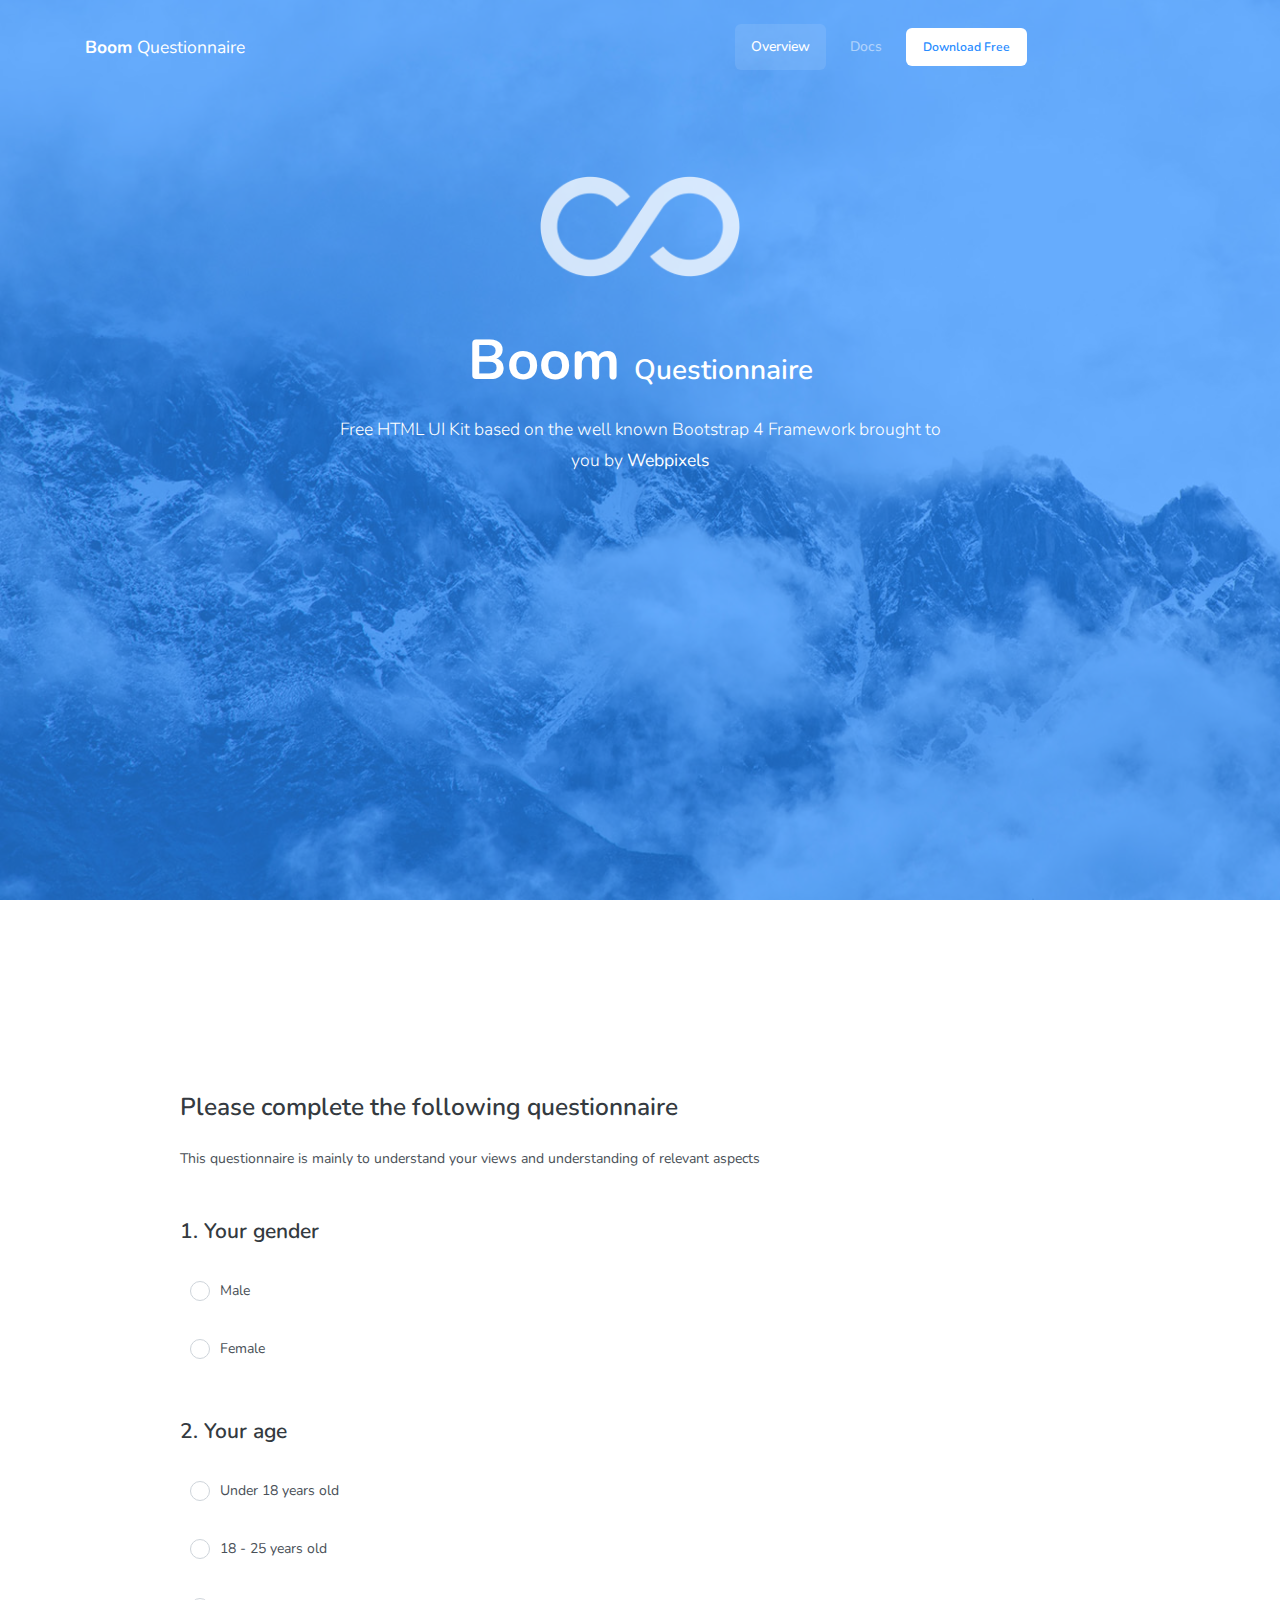
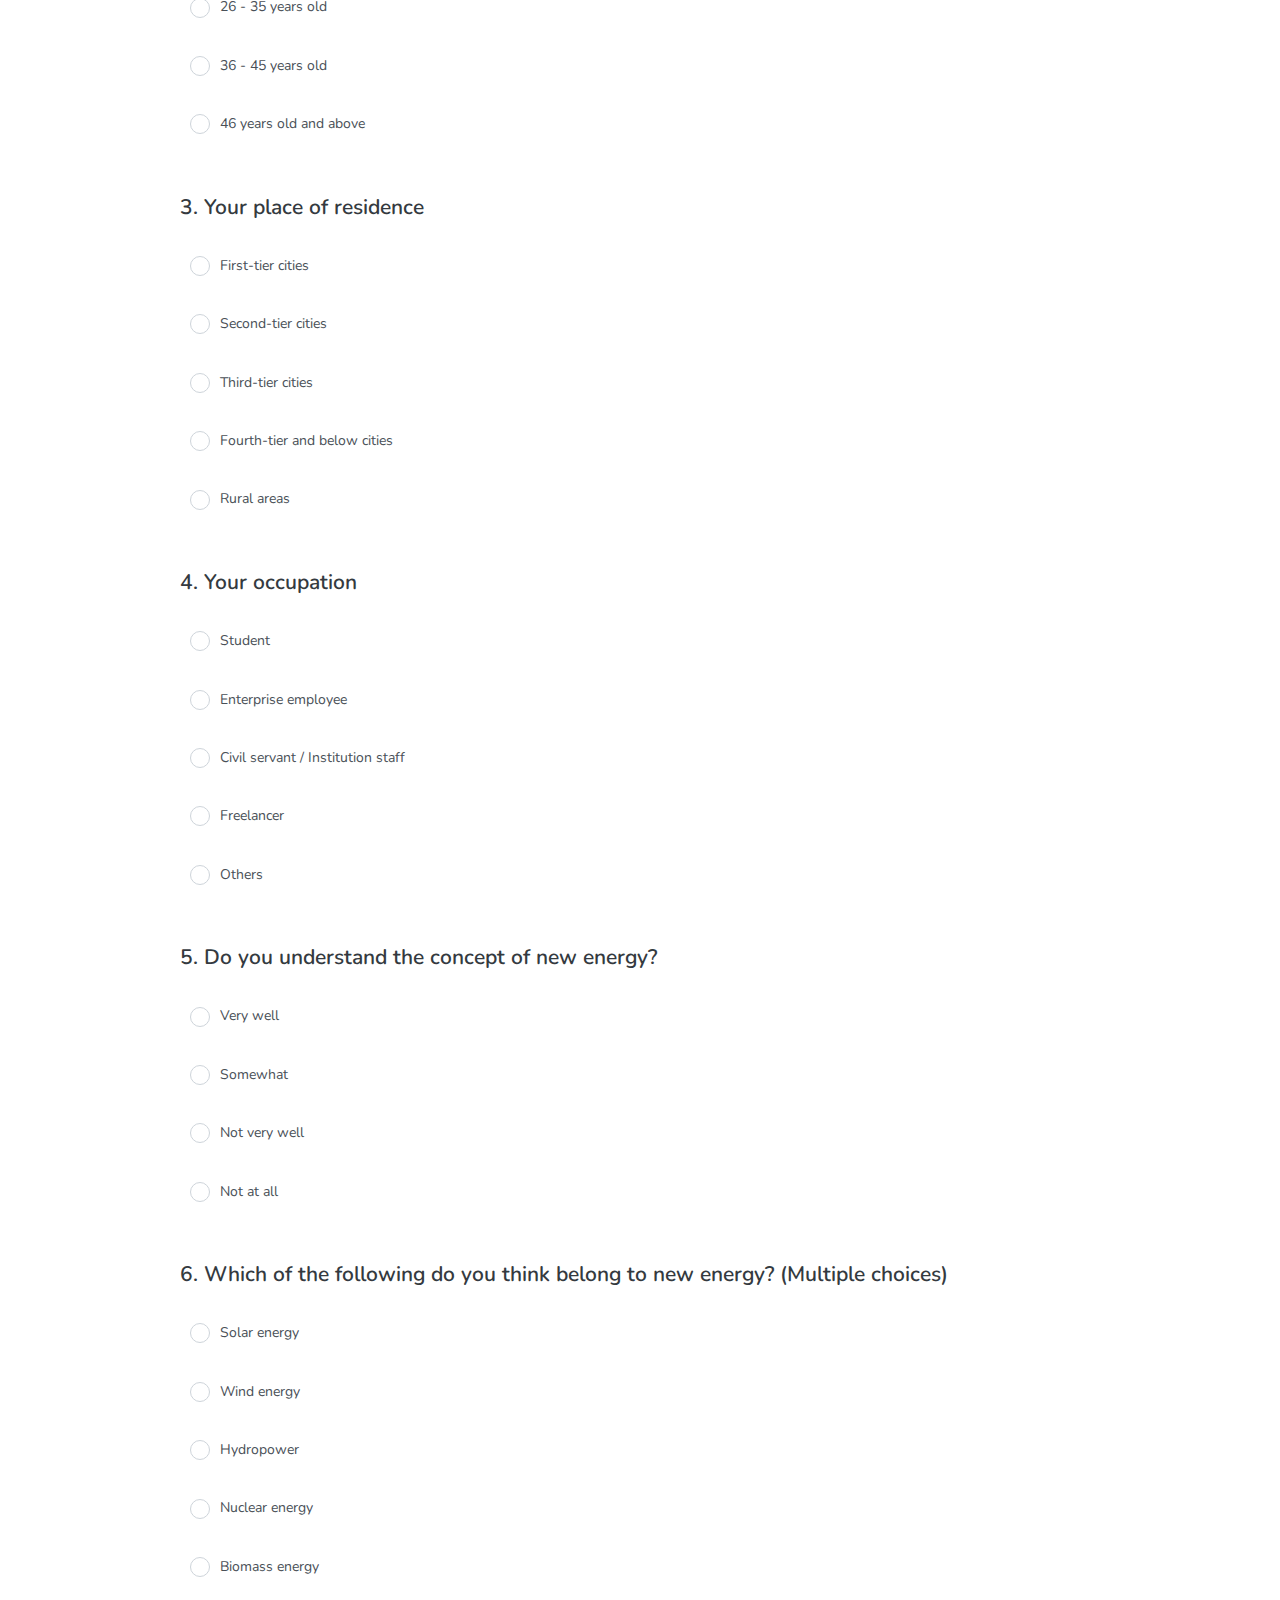
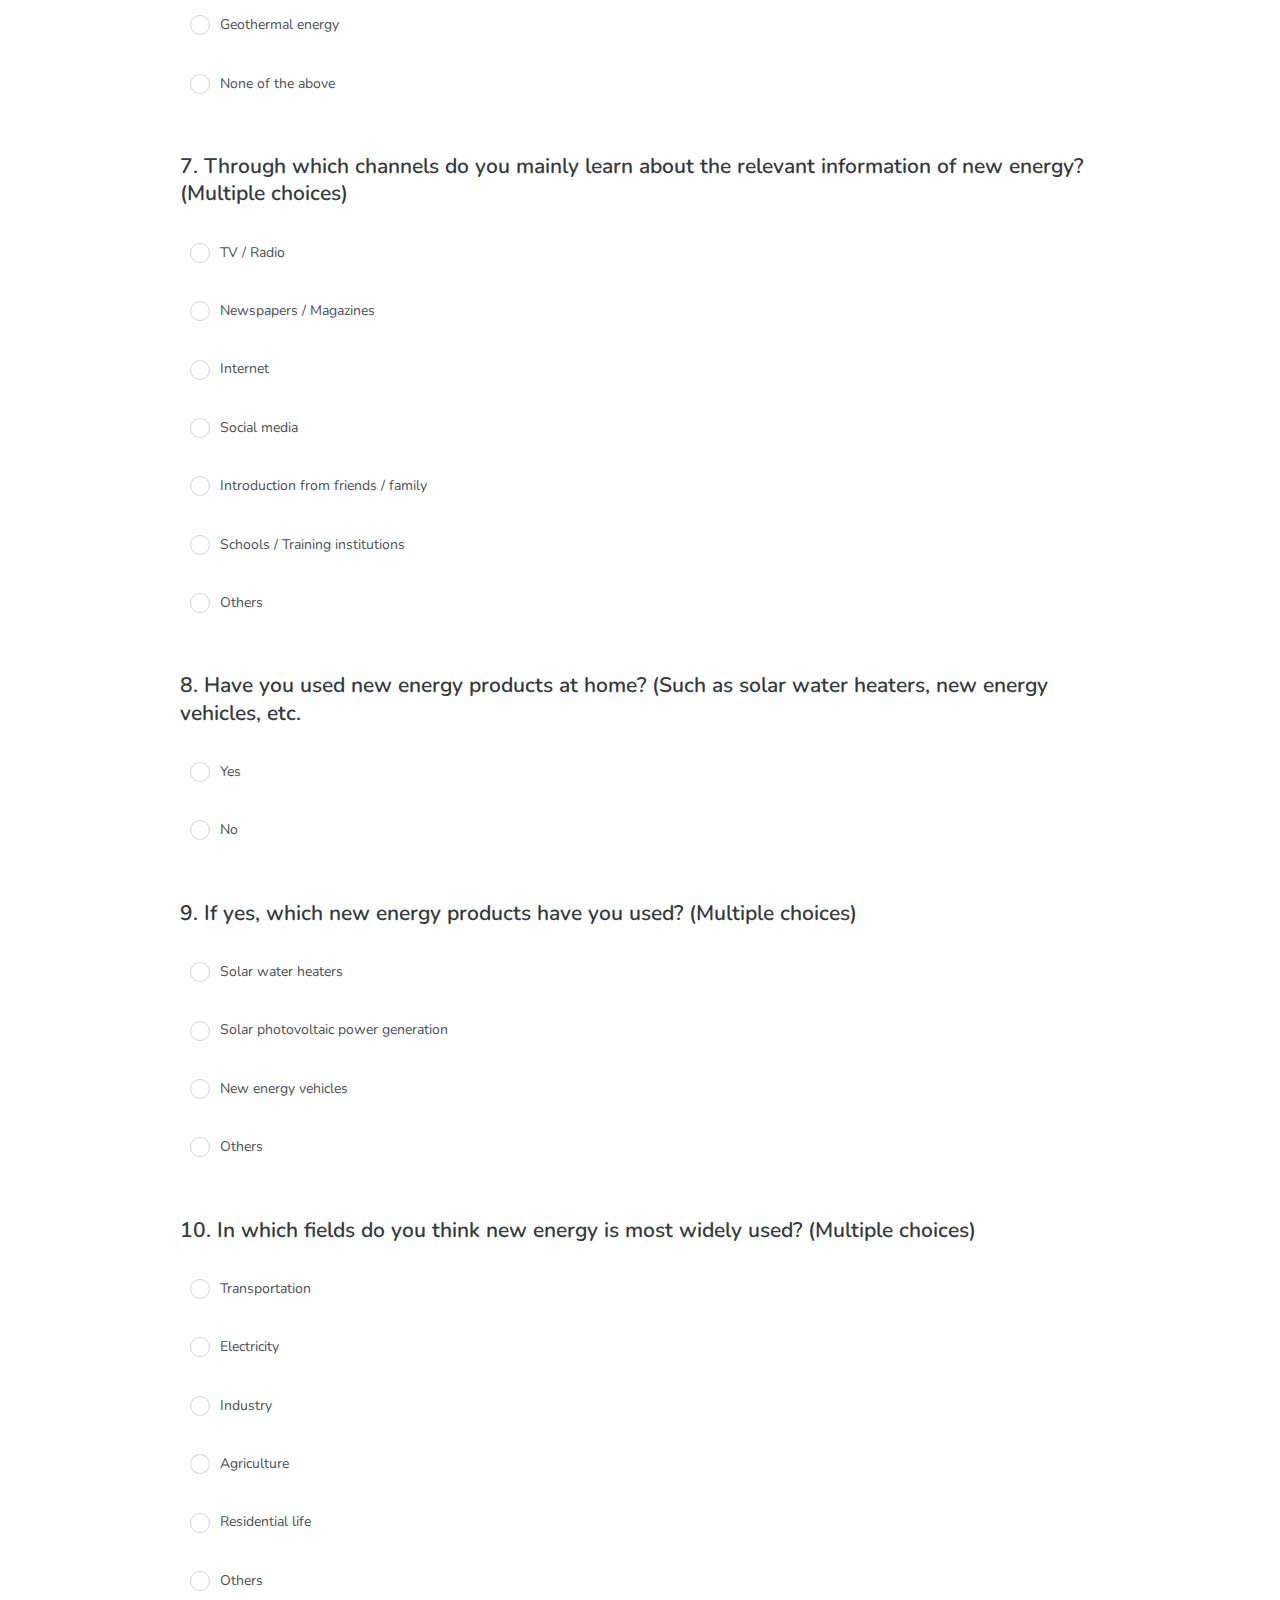
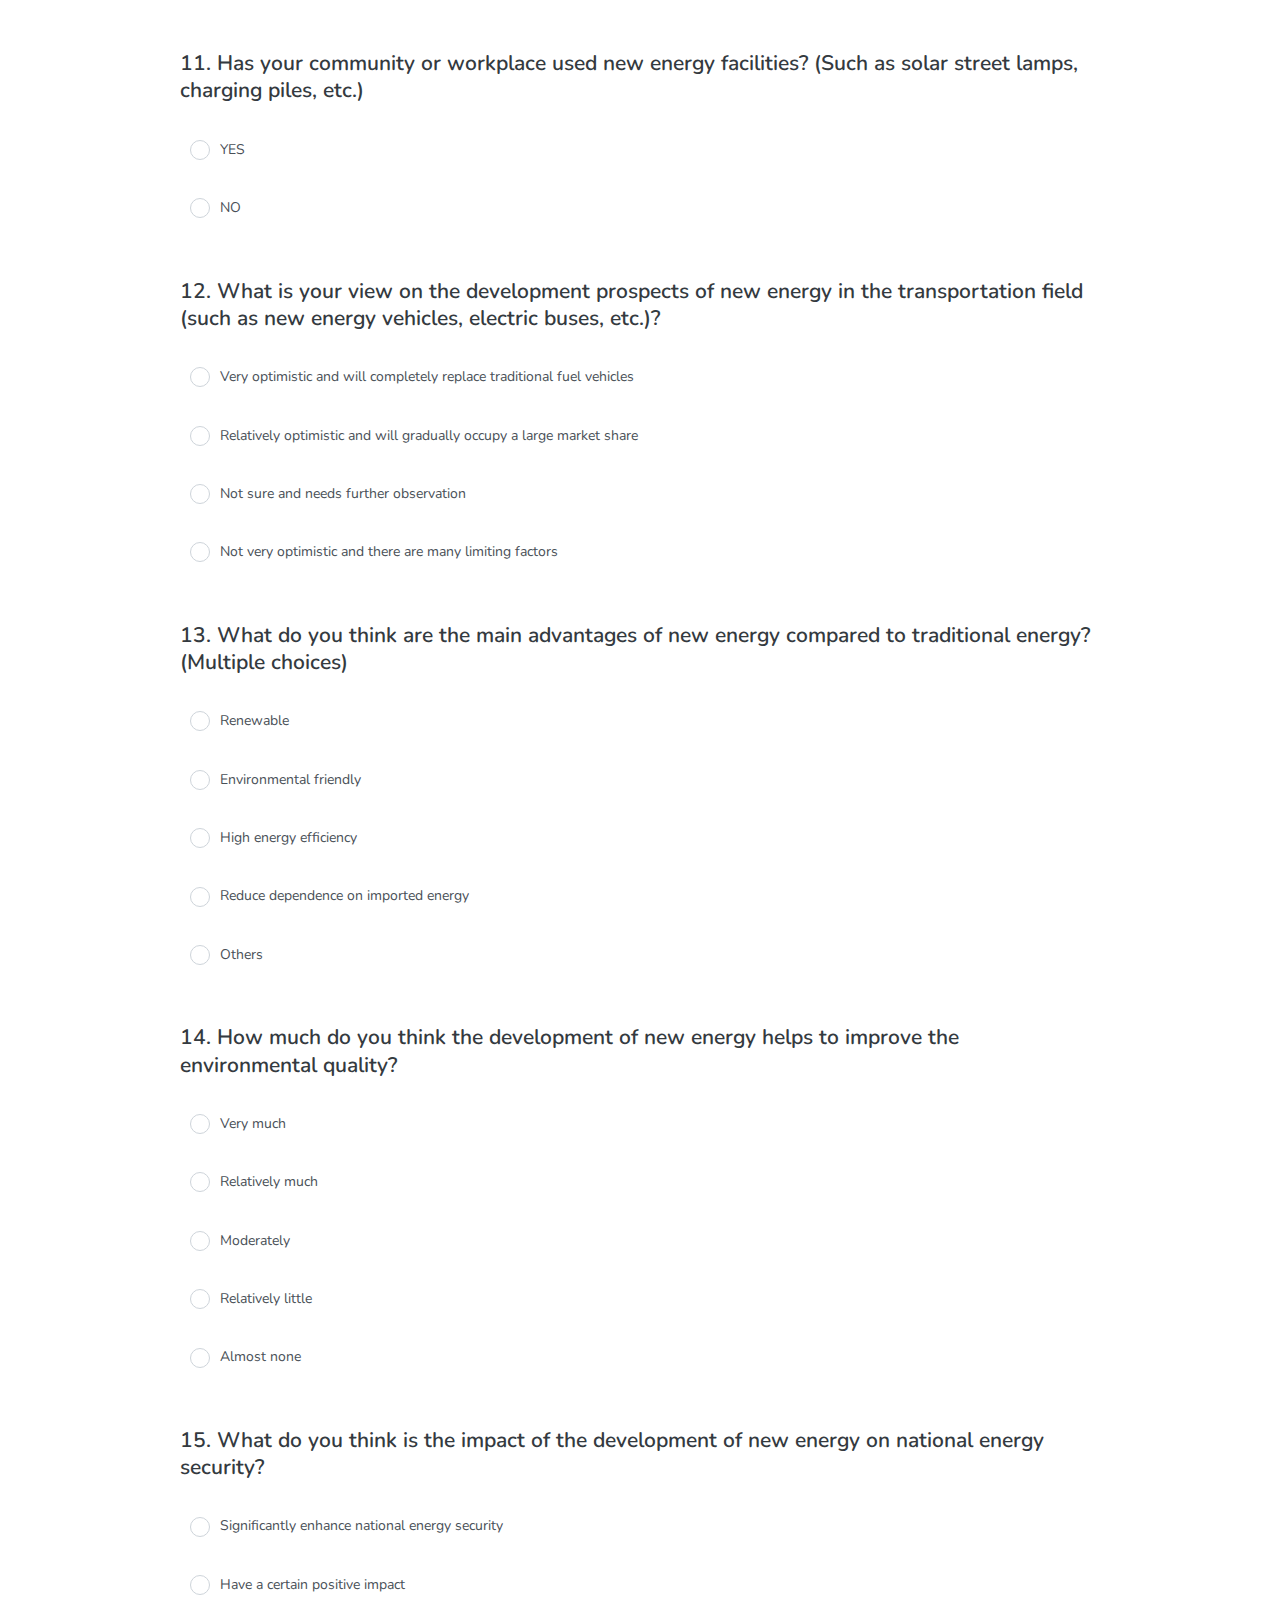
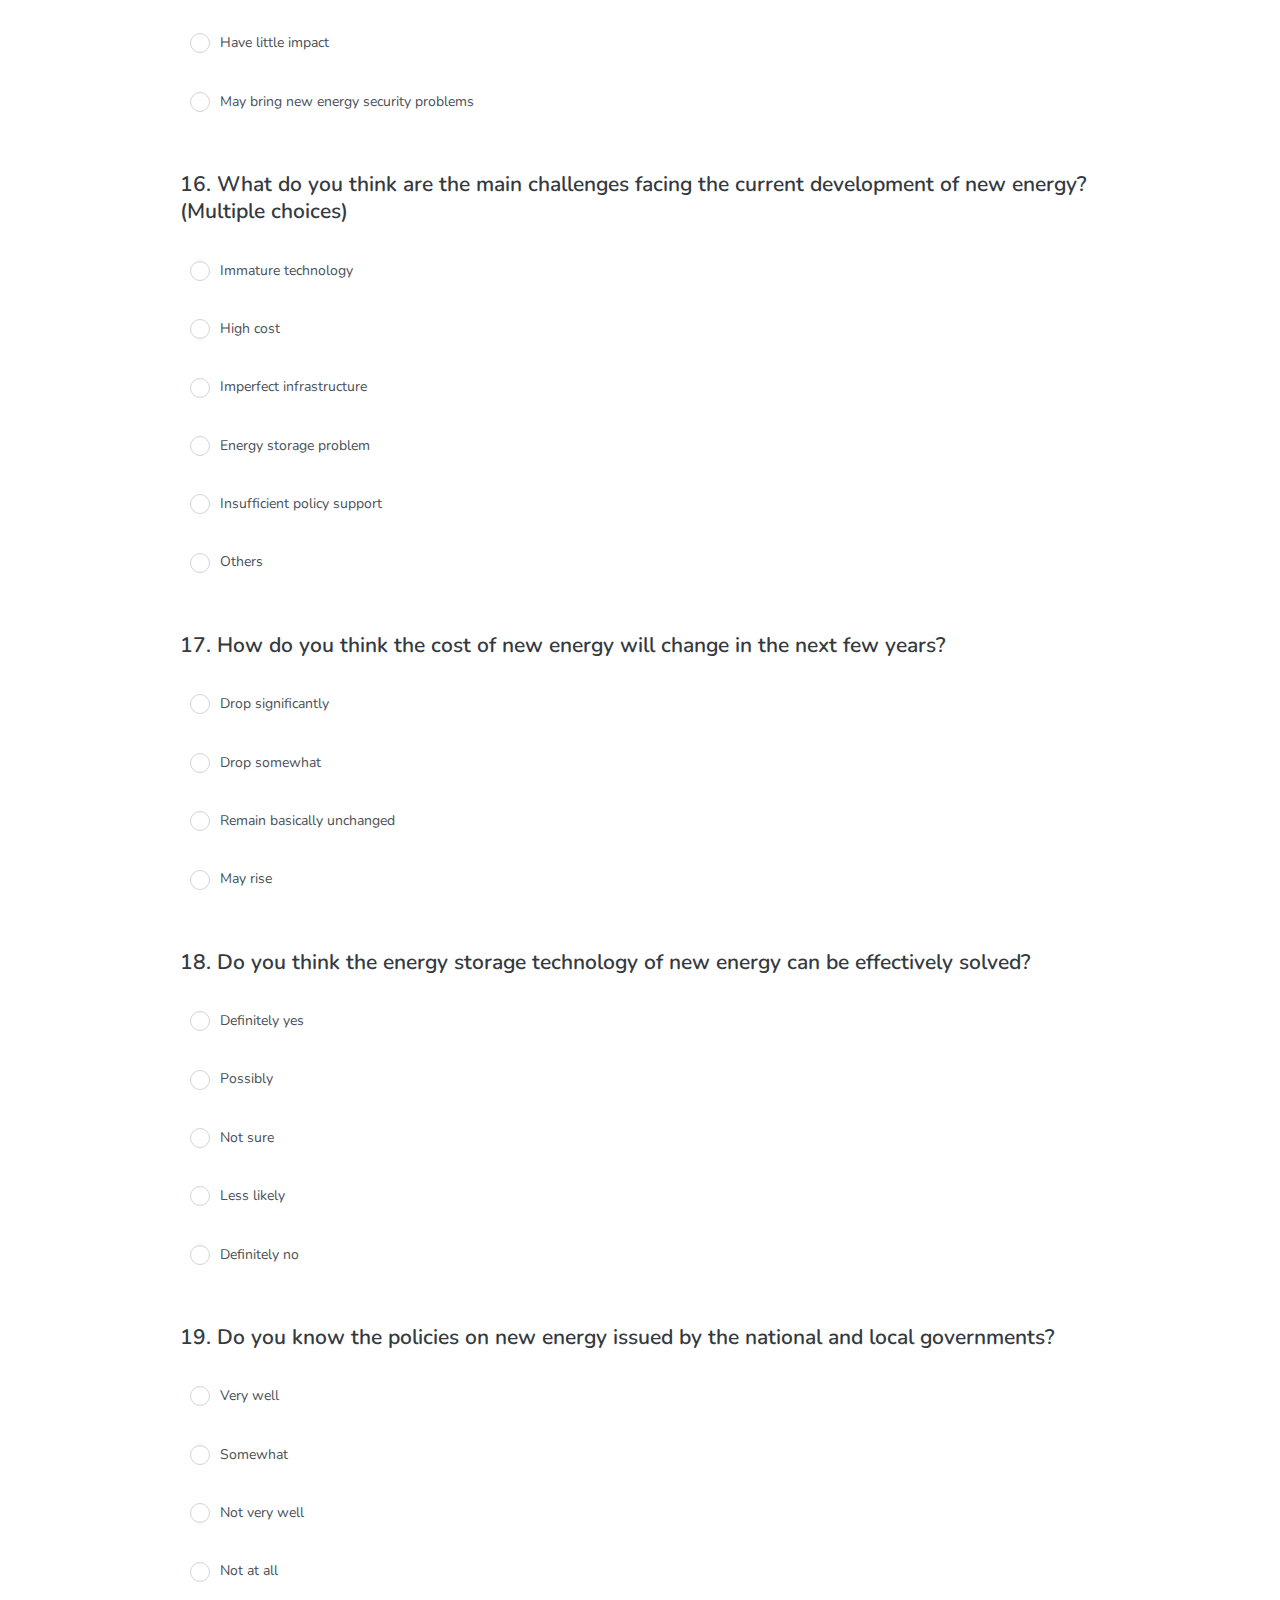
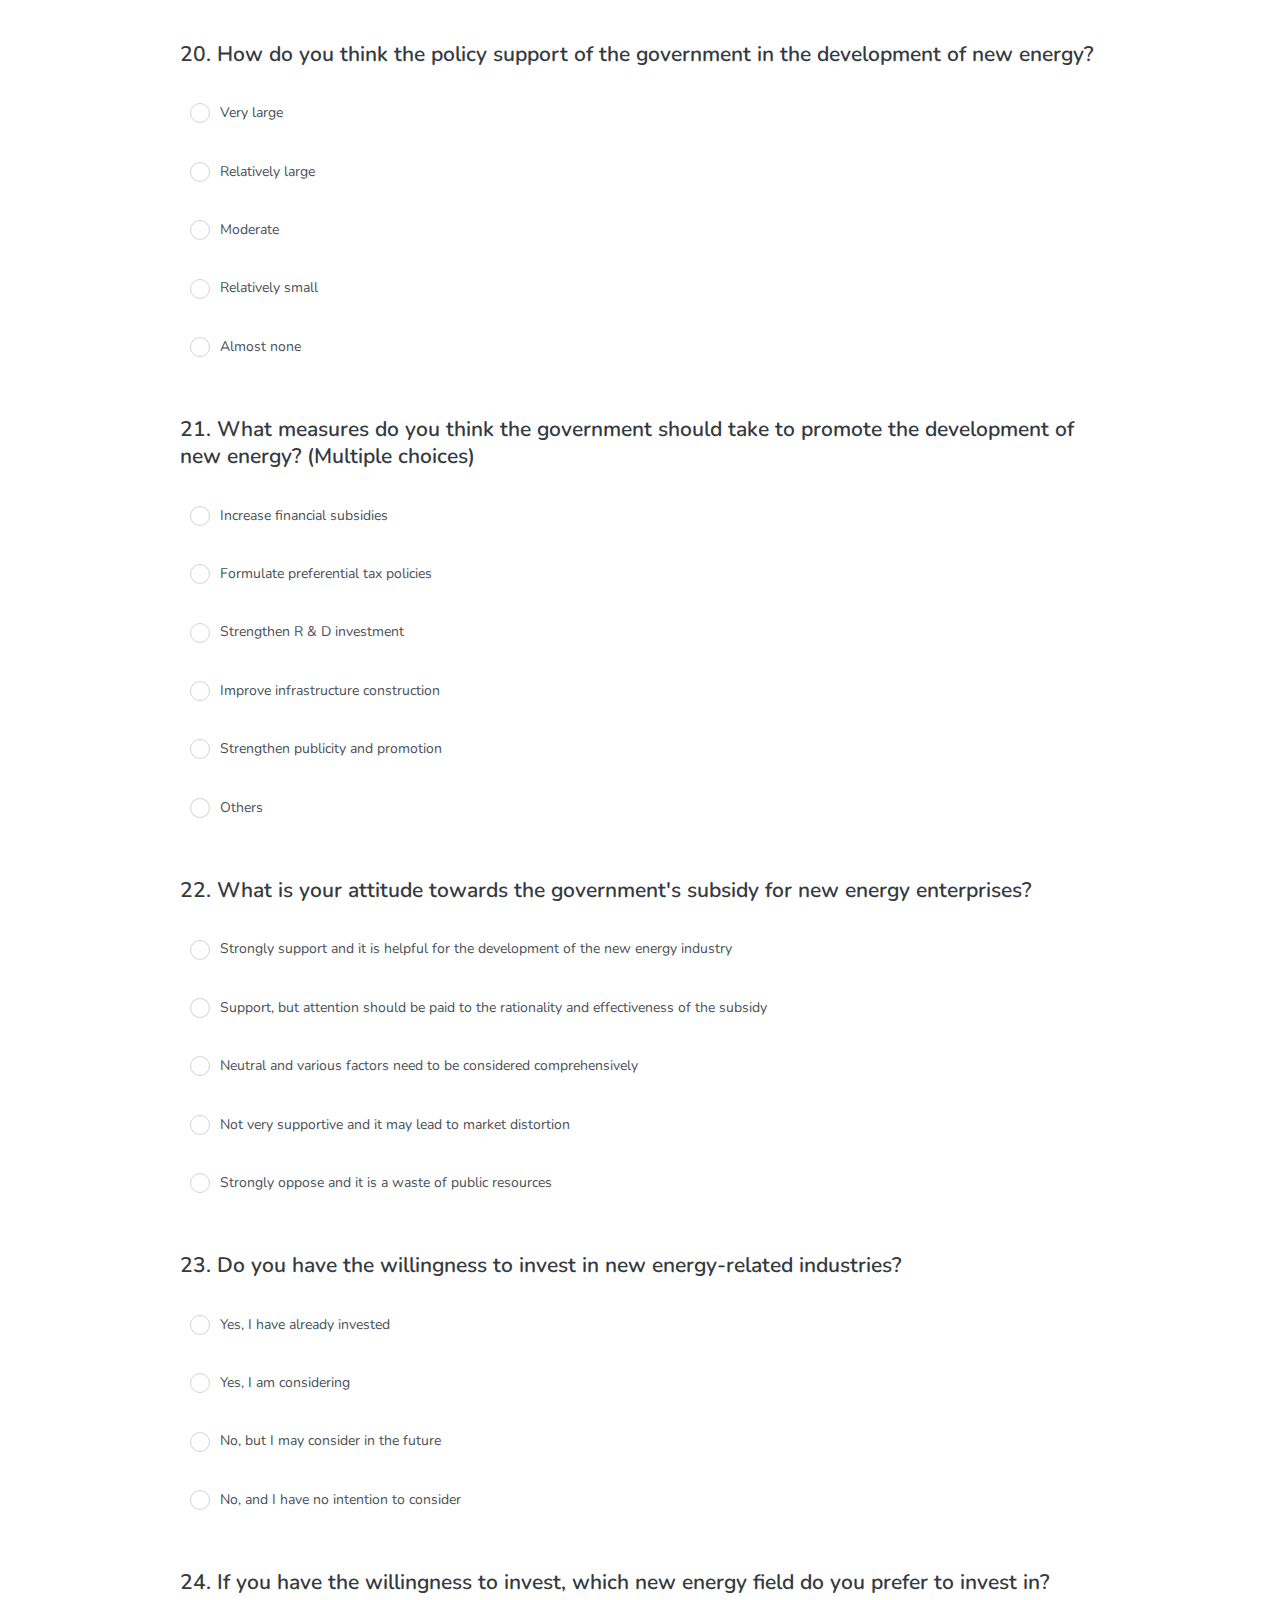
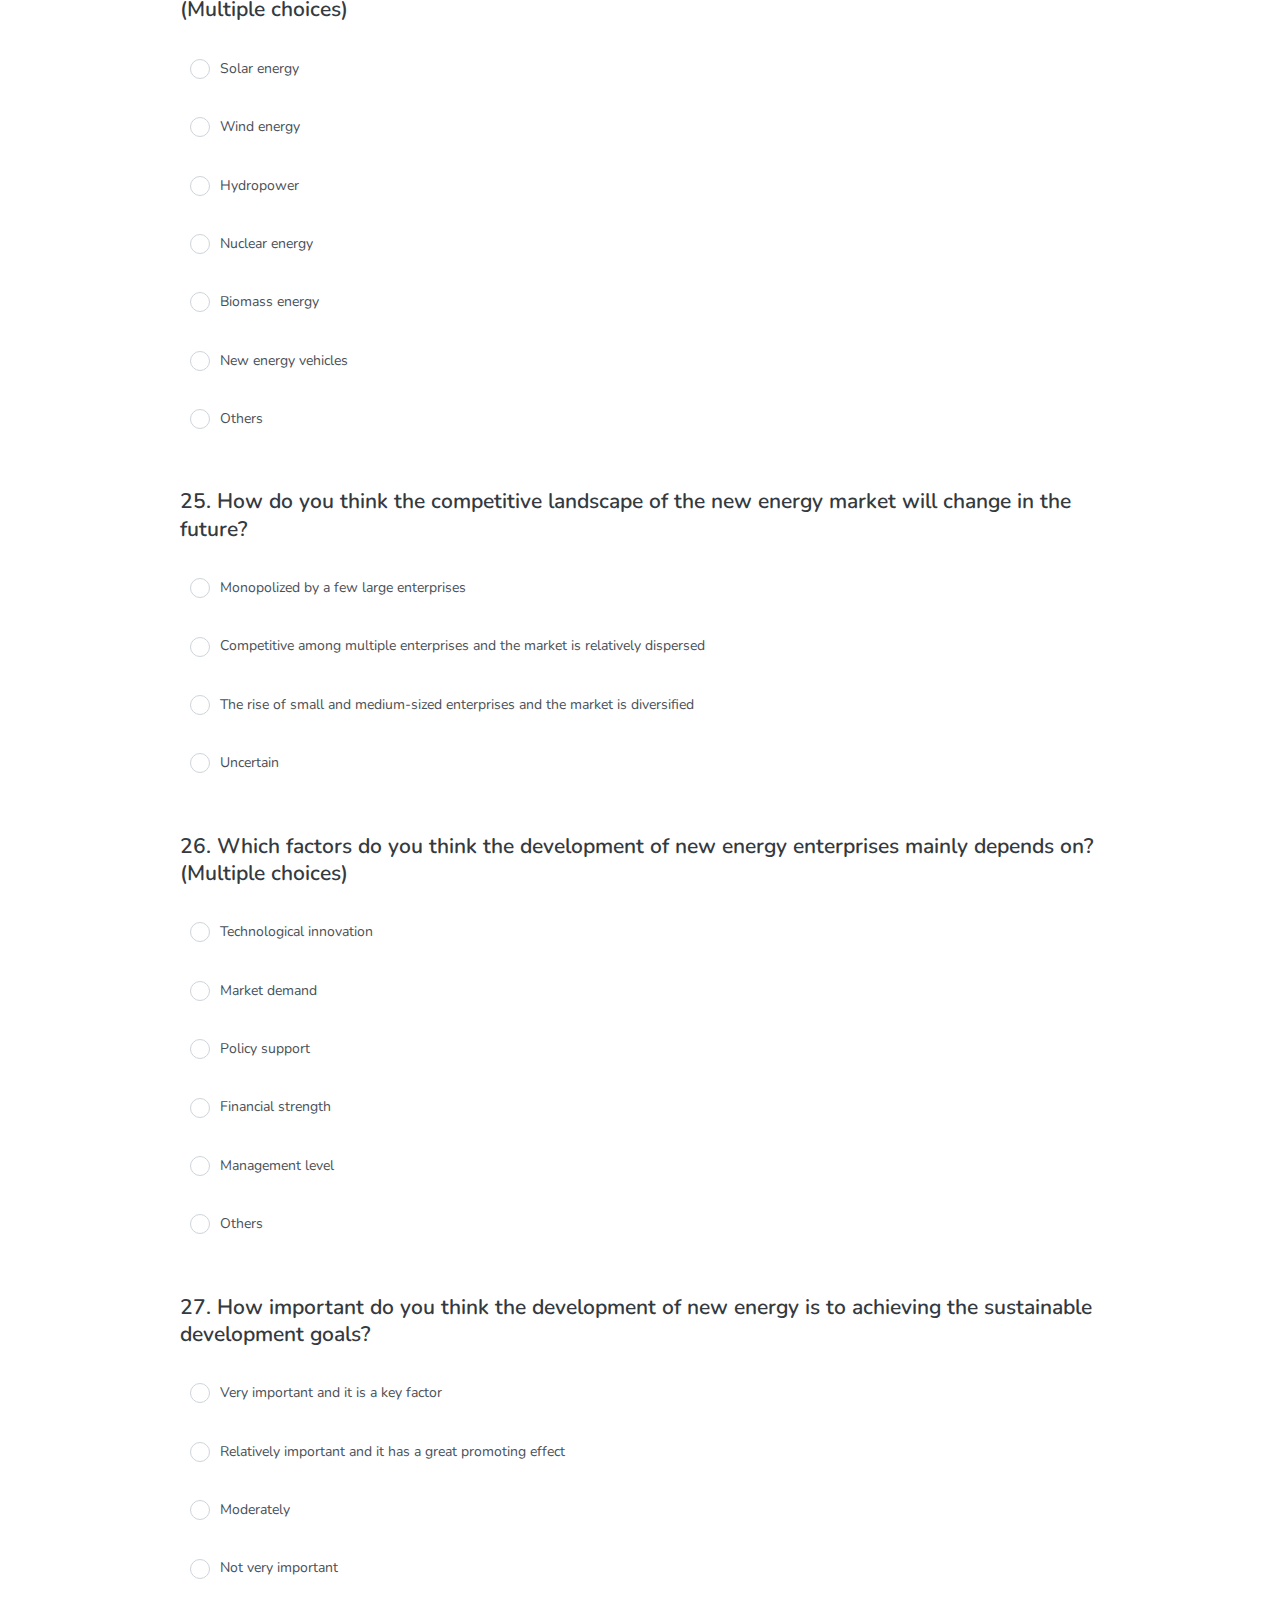
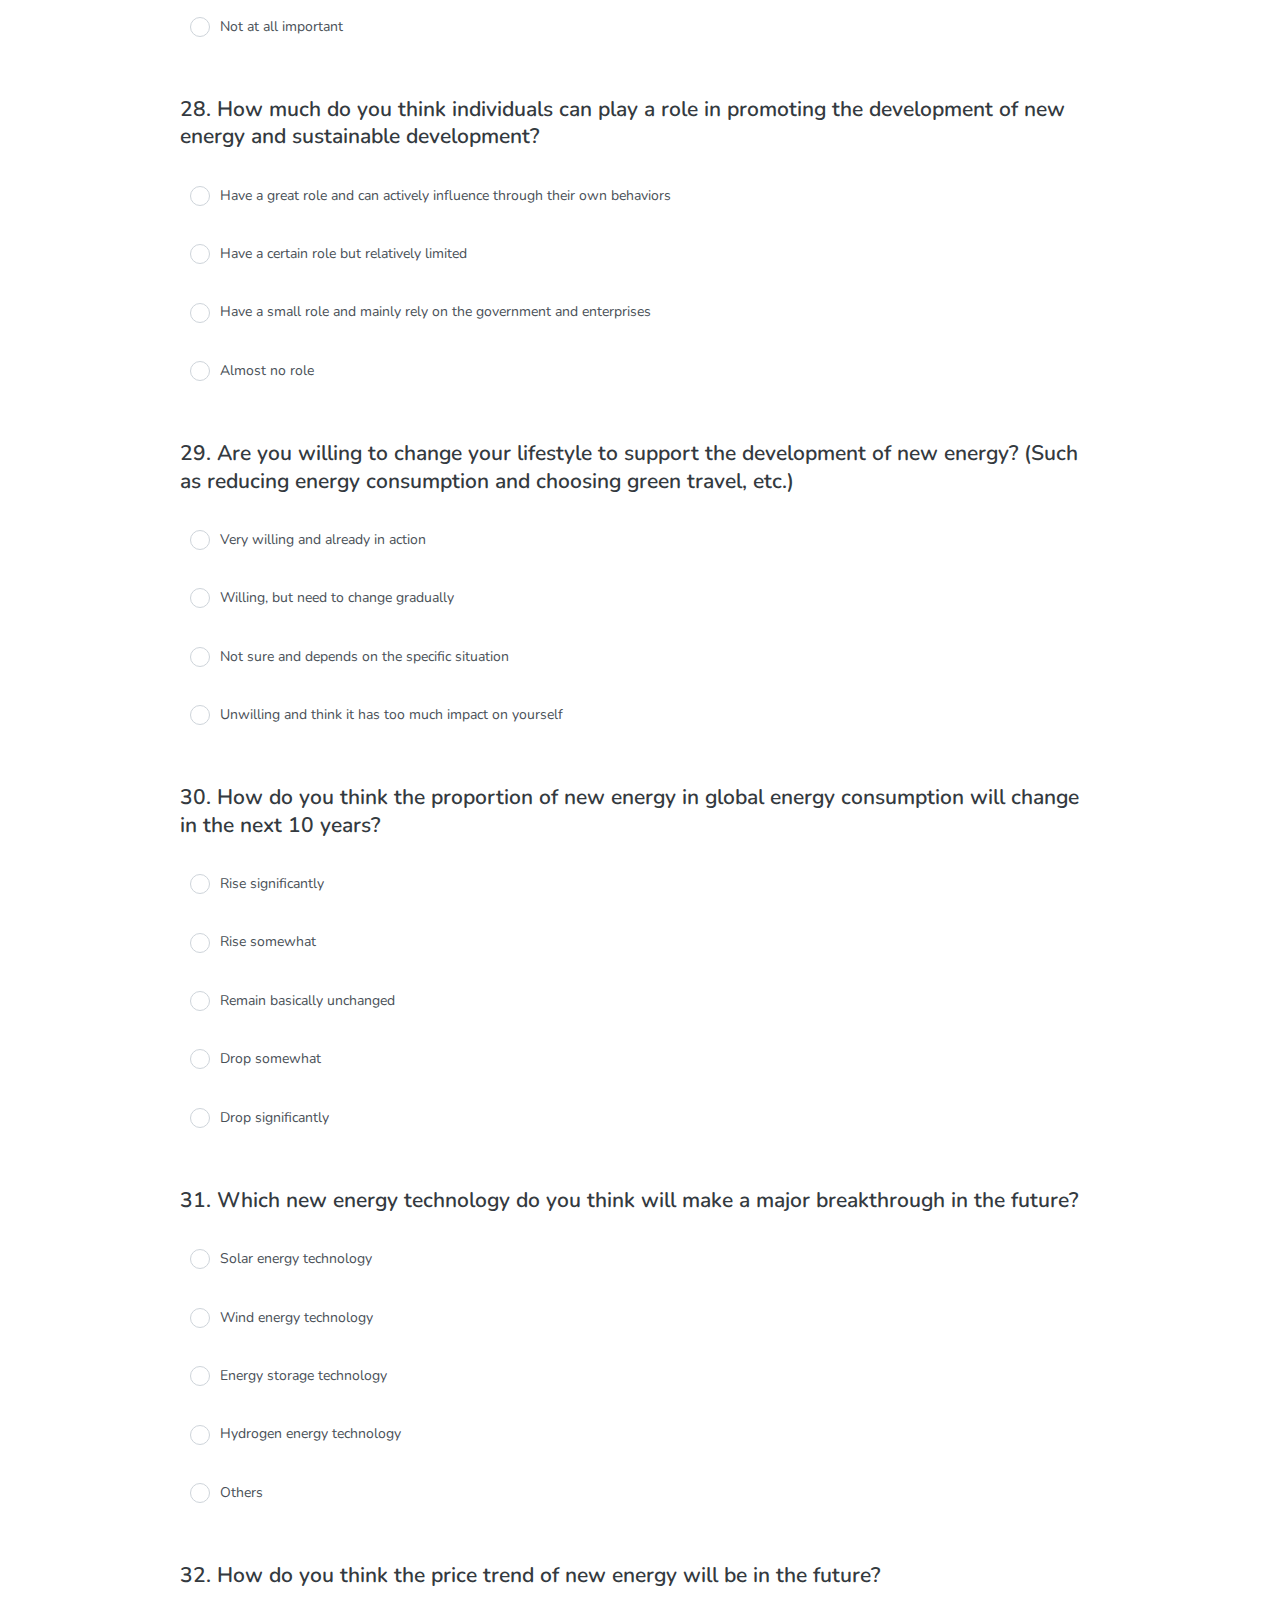
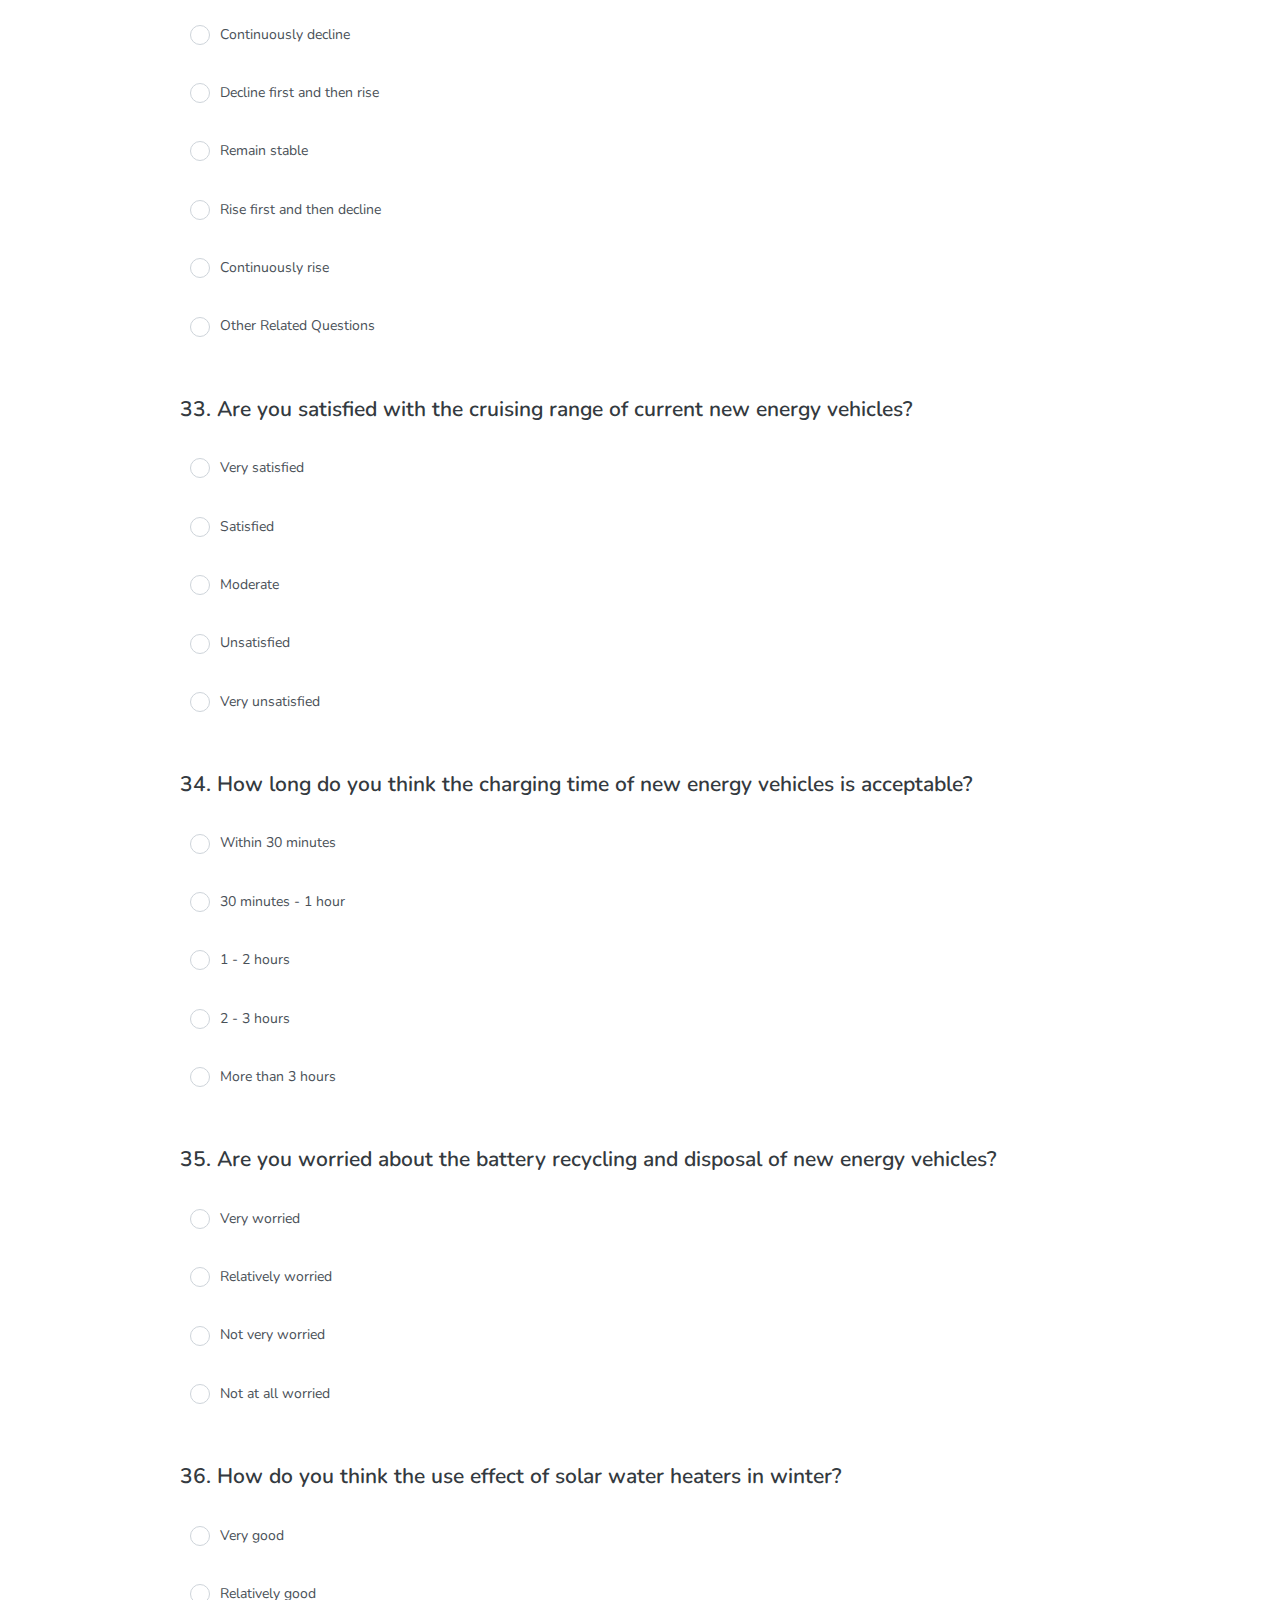
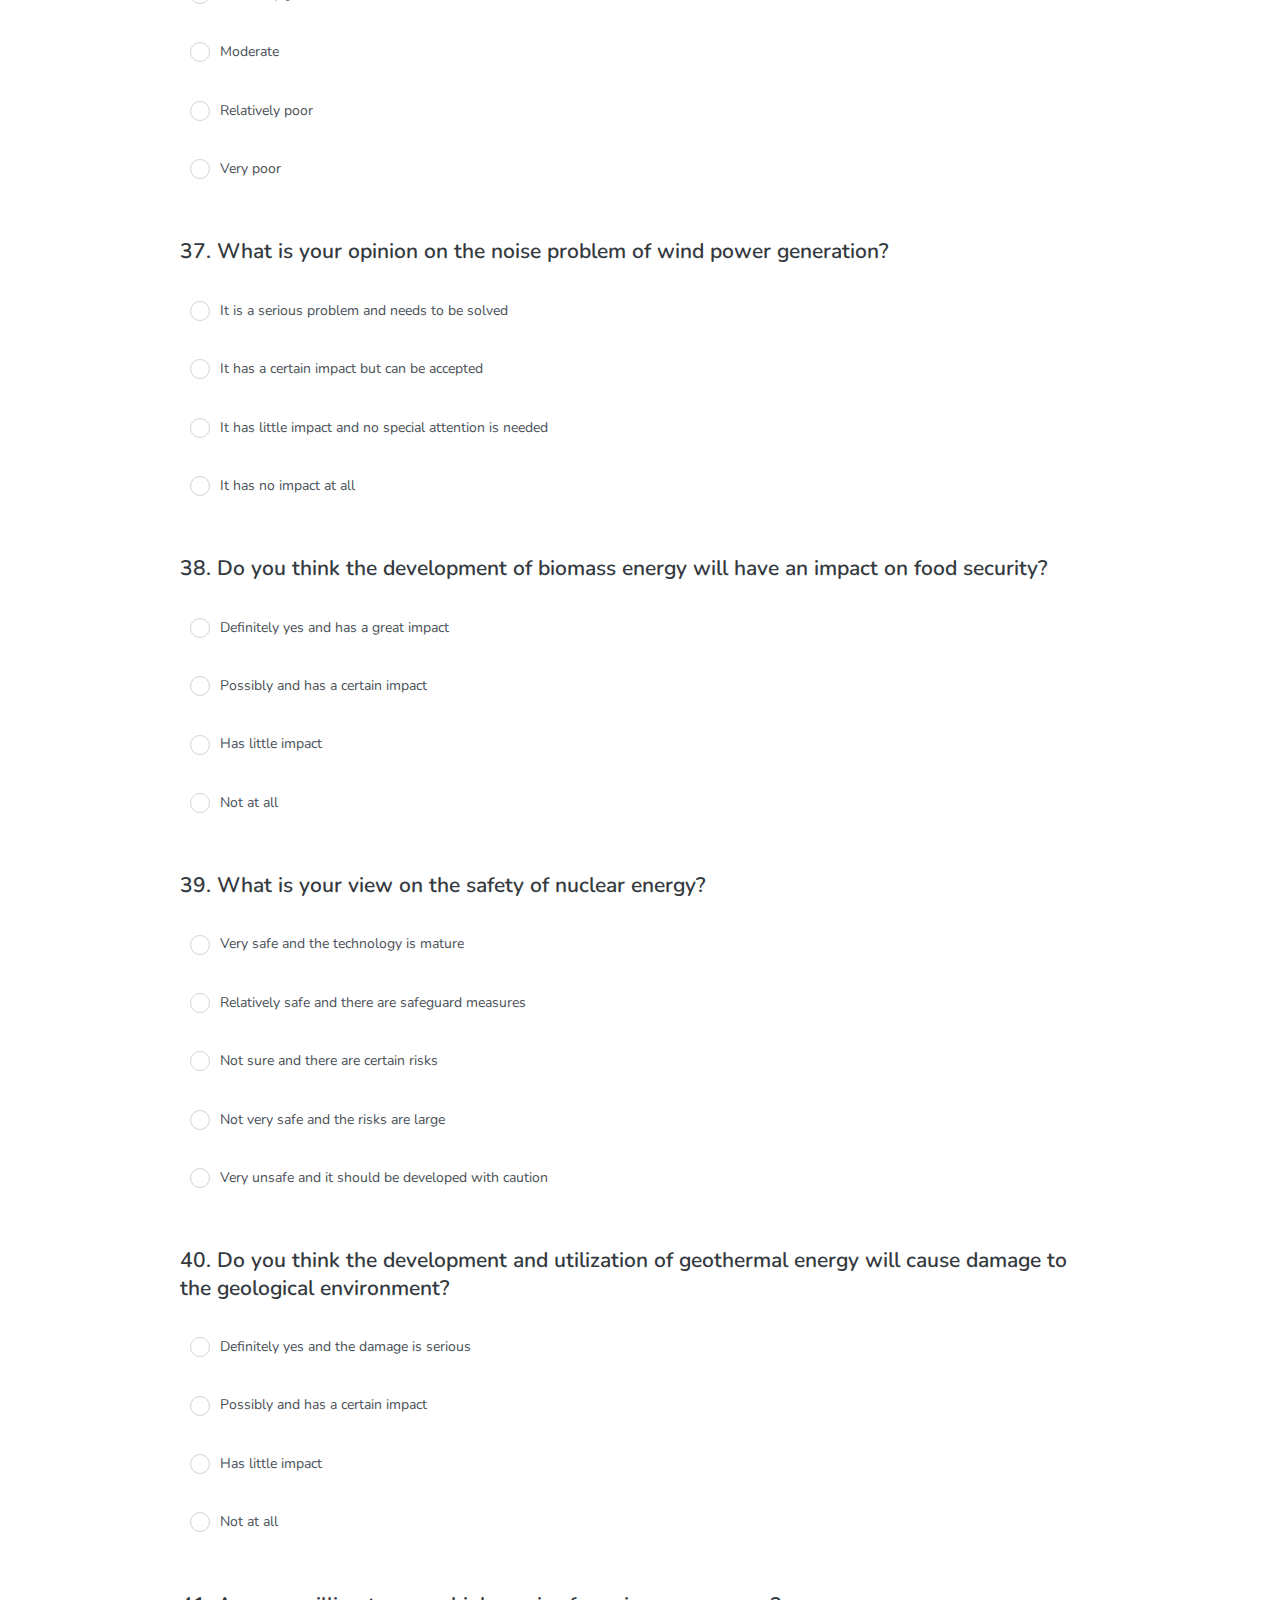
==== index.html @ ab70bc59 "首次提交" ====
<!DOCTYPE html>
<html lang="en">
<head>
    <meta charset="utf-8">
    <meta name="viewport" content="width=device-width, initial-scale=1, shrink-to-fit=no">
    <meta name="description" content="">
    <meta name="author" content="Webpixels">
    <title>问卷调查</title>
    <!-- Fonts -->
    <link href="https://fonts.googleapis.com/css?family=Nunito:400,600,700,800|Roboto:400,500,700" rel="stylesheet">
    <!-- Theme CSS -->
    <link type="text/css" href="./assets/css/theme.css" rel="stylesheet">
    <link type="text/css" href="./assets/css/demo.css" rel="stylesheet">
    <link href="./assets/css/index.css" rel="stylesheet">
</head>
<body>
  <nav class="navbar navbar-expand-lg navbar-transparent navbar-dark bg-dark py-4">
    <div class="container">
      <a class="navbar-brand" href="./"><strong>Boom</strong> Questionnaire</a>
      <button class="navbar-toggler" type="button" data-action="offcanvas-open" data-target="#navbar_main" aria-controls="navbar_main" aria-expanded="false" aria-label="Toggle navigation">
        <span class="navbar-toggler-icon"></span>
      </button>
      <div class="navbar-collapse offcanvas-collapse" id="navbar_main">
        <ul class="navbar-nav ml-auto align-items-lg-center">
          <h6 class="dropdown-header font-weight-600 d-lg-none px-0">Menu</h6>
          <li class="nav-item active">
            <a class="nav-link" href="./index.html">Overview</a>
          </li>
          <li class="nav-item">
            <a class="nav-link" href="">Docs</a>
          </li>
          <li class="nav-item">
            <a href="/cloud.html" target="_blank" class="nav-link d-lg-none">Download Free</a>
            <a href="/cloud.html" target="_blank" class="btn btn-sm bg-white d-none d-lg-inline-flex">Download Free</a>
          </li>
          <div class="dropdown-divider d-lg-none my-4"></div>
          <h6 class="dropdown-header font-weight-600 d-lg-none px-0">Social Media</h6>
          <li class="nav-item">
            <a class="nav-link nav-link-icon" href="" target="_blank"><i class="fab fa-instagram"></i><span class="ml-2 d-lg-none">Instagram</span></a>
          </li>
          <li class="nav-item">
            <a class="nav-link nav-link-icon" href="" target="_blank"><i class="fab fa-facebook"></i><span class="ml-2 d-lg-none">Facebook</span></a>
          </li>
          <li class="nav-item">
            <a class="nav-link nav-link-icon" href="" target="_blank"><i class="fab fa-dribbble"></i><span class="ml-2 d-lg-none">Dribbble</span></a>
          </li>
          <li class="nav-item">
            <a class="nav-link nav-link-icon" href="" target="_blank"><i class="fab fa-github"></i><span class="ml-2 d-lg-none">Github</span></a>
          </li>
        </ul>
      </div>
    </div>
  </nav>
  <main class="main">
    <section class="spotlight parallax bg-cover bg-size--cover" data-spotlight="fullscreen" style="background-image: url('assets/images/backgrounds/img-1.jpg')">
      <span class="mask bg-primary alpha-7"></span>
      <div class="spotlight-holder py-lg pt-lg-xl">
        <div class="container d-flex align-items-center no-padding">
          <div class="col">
            <div class="row cols-xs-space align-items-center text-center text-md-left justify-content-center">
              <div class="col-7">
                <div class="text-center mt-5">
                  <img src="assets/images/brand/icon.png" style="width: 200px;" class="img-fluid animated" data-animation-in="jackInTheBox" data-animation-delay="1000">
                  <h2 class="heading display-4 font-weight-400 text-white mt-5 animated" data-animation-in="fadeInUp" data-animation-delay="2000">
                    <span class="font-weight-700">Boom</span> 
                    <span class="h2 text-white">Questionnaire</span>
                  </h2>
                  <p class="lead text-white mt-3 lh-180 c-white animated" data-animation-in="fadeInUp" data-animation-delay="2500">
                    Free HTML UI Kit based on the well known Bootstrap 4 Framework brought to you by <strong class="text-white">Webpixels</strong>
                  </p>
                </div>
              </div>
            </div>
          </div>
        </div>
      </div>
    </section>
    <section class="slice slice-lg">
      <div class="container">
        <div class="row justify-content-center">
          <div class="col-lg-10">
            <!-- Form elements -->
            <div class="row align-items-center mb-4 mt-lg">
              <div class="col-8">
                <h2 class="heading h3 mb-0">Please complete the following questionnaire</h2>
              </div>
              <div class="col-4 text-right">
              </div>
            </div>
            <p class="mb-5">This questionnaire is mainly to understand your views and understanding of relevant aspects</p>
            <div class="row-wrapper">

              <div class="row cols-xs-space cols-sm-space cols-md-space">
                <div class="col-lg-12">
                  <div id="questionnaire" class="mt-6">
                  </div>
                </div>
              </div>
            </div>

            <div class="text-center mt-5">
              <a id="submitBtn" href="javascript:;" target="_blank" class="btn btn-primary">Submit Questionnaire</a>
            </div>
          </div>
        </div>
      </div>
    </section>

  </main>

    <script src="https://code.jquery.com/jquery-3.5.1.min.js"></script>
    <script>
      $(document).ready(function () {
        $.getJSON('/json/questions.json', function (data) {
          // 随机选择一套题目
          const randomIndex = Math.floor(Math.random() * data.length);
          const selectedSet = data[randomIndex].questions;

          // 生成问卷内容
          data.forEach((q, index) => {
              const questionHtml = `
                  <div class="question mb-5">
                      <h4 class="mb-4">${index + 1}. ${q.question}</h4>
                      ${q.options.map((option, idx) => `
                        <div class="radio_box custom-control custom-radio mb-3">
                            <input class="custom-control-input" type="radio" name="question${index}" value="${option}" id="${index}${idx}">
                            <label class="radio_label custom-control-label" for="${index}${idx}">
                                ${option}
                            </label>
                        </div>
                      `).join('')}
                  </div>
              `;
              $('#questionnaire').append(questionHtml);
          });

          // 判断页面是否滑动到底部
          function isScrolledToBottom() {
              return window.innerHeight + window.scrollY >= document.body.offsetHeight;
          }

          // 检查是否所有问题都选择了选项
          function areAllQuestionsAnswered() {
              let allAnswered = true;
              data.forEach((_, index) => {
                  if ($(`input[name="question${index}"]:checked`).length === 0) {
                      allAnswered = false;
                  }
              });
              return allAnswered;
          }

          // 模拟用户操作：滑动页面并选择随机选项
          let currentIndex = 0;
          let submitClicked = false; // 标志变量，确保提交按钮只点击一次
          let timer = null; // 定义定时器变量

          function simulateUserInteraction() {
              if (currentIndex < data.length) {
                  const questionElement = $(`input[name="question${currentIndex}"]`).first();
                  $('html, body').animate({
                      scrollTop: questionElement.offset().top - 100
                  }, 500, function () {
                      // 随机选择一个选项
                      const options = $(`input[name="question${currentIndex}"]`);
                      const randomOptionIndex = Math.floor(Math.random() * options.length);
                      options.eq(randomOptionIndex).prop('checked', true);
                      currentIndex++;
                      // 清除之前的定时器
                      if (timer) clearTimeout(timer);
                      timer = setTimeout(simulateUserInteraction, 2000); // 等待两秒钟再选择下一个
                  });
              } else if (!submitClicked) {
                  const checkSubmitConditions = setInterval(() => {
                      if (isScrolledToBottom() && areAllQuestionsAnswered()) {
                          clearInterval(checkSubmitConditions);
                          submitClicked = true;
                          $('#submitBtn').click();
                      }
                  }, 1000);
              }
          }

          // simulateUserInteraction();

          $('#submitBtn').click(function () {
              // 处理提交的答案
              // alert('问卷提交成功！');
              window.location.href = 'success.html'
          });
        });
      });
    </script>
</body>
</html>
---- assets/css/theme.css ----
:root{--blue: #3369d6;--indigo: #5603ad;--purple: #801096;--pink: #e36397;--red: #f03;--orange: #ff3b00;--yellow: #ffd600;--green: #00c759;--teal: #73e9ef;--cyan: #2bffc6;--white: #fff;--gray: #6c757d;--gray-dark: #343a40;--light: #dee2e6;--lighter: #f8f9fa;--primary: #288cff;--secondary: #e8f2ff;--success: #00c759;--info: #73e9ef;--warning: #ff3b00;--danger: #f03;--light: #e9ecef;--dark: #343a40;--tertiary: #192b3f;--breakpoint-xs: 0;--breakpoint-sm: 576px;--breakpoint-md: 768px;--breakpoint-lg: 992px;--breakpoint-xl: 1200px;--font-family-sans-serif: -apple-system, BlinkMacSystemFont, "Segoe UI", Roboto, "Helvetica Neue", Arial, sans-serif, "Apple Color Emoji", "Segoe UI Emoji", "Segoe UI Symbol";--font-family-monospace: SFMono-Regular, Menlo, Monaco, Consolas, "Liberation Mono", "Courier New", monospace}*,*::before,*::after{box-sizing:border-box}html{font-family:sans-serif;line-height:1.15;-webkit-text-size-adjust:100%;-ms-text-size-adjust:100%;-ms-overflow-style:scrollbar;-webkit-tap-highlight-color:transparent}@-ms-viewport{width:device-width}article,aside,dialog,figcaption,figure,footer,header,hgroup,main,nav,section{display:block}body{margin:0;font-family:"Nunito",sans-serif;font-size:.875rem;font-weight:400;line-height:1.6;color:#495057;text-align:left;background-color:#fff}[tabindex="-1"]:focus{outline:0 !important}hr{box-sizing:content-box;height:0;overflow:visible}h1,h2,h3,h4,h5,h6{margin-top:0;margin-bottom:.5rem}p{margin-top:0;margin-bottom:1rem}abbr[title],abbr[data-original-title]{text-decoration:underline;text-decoration:underline dotted;cursor:help;border-bottom:0}address{margin-bottom:1rem;font-style:normal;line-height:inherit}ol,ul,dl{margin-top:0;margin-bottom:1rem}ol ol,ul ul,ol ul,ul ol{margin-bottom:0}dt{font-weight:600}dd{margin-bottom:.5rem;margin-left:0}blockquote{margin:0 0 1rem}dfn{font-style:italic}b,strong{font-weight:bolder}small{font-size:80%}sub,sup{position:relative;font-size:75%;line-height:0;vertical-align:baseline}sub{bottom:-.25em}sup{top:-.5em}a{color:#288cff;text-decoration:none;background-color:transparent;-webkit-text-decoration-skip:objects}a:hover{color:#0066db;text-decoration:unone}a:not([href]):not([tabindex]){color:inherit;text-decoration:none}a:not([href]):not([tabindex]):hover,a:not([href]):not([tabindex]):focus{color:inherit;text-decoration:none}a:not([href]):not([tabindex]):focus{outline:0}pre,code,kbd,samp{font-family:monospace, monospace;font-size:1em}pre{margin-top:0;margin-bottom:1rem;overflow:auto;-ms-overflow-style:scrollbar}figure{margin:0 0 1rem}img{vertical-align:middle;border-style:none}svg:not(:root){overflow:hidden}table{border-collapse:collapse}caption{padding-top:.75rem;padding-bottom:.75rem;color:#adb5bd;text-align:left;caption-side:bottom}th{text-align:inherit}label{display:inline-block;margin-bottom:.5rem}button{border-radius:0}button:focus{outline:1px dotted;outline:5px auto -webkit-focus-ring-color}input,button,select,optgroup,textarea{margin:0;font-family:inherit;font-size:inherit;line-height:inherit}button,input{overflow:visible}button,select{text-transform:none}button,html [type="button"],[type="reset"],[type="submit"]{-webkit-appearance:button}button::-moz-focus-inner,[type="button"]::-moz-focus-inner,[type="reset"]::-moz-focus-inner,[type="submit"]::-moz-focus-inner{padding:0;border-style:none}input[type="radio"],input[type="checkbox"]{box-sizing:border-box;padding:0}input[type="date"],input[type="time"],input[type="datetime-local"],input[type="month"]{-webkit-appearance:listbox}textarea{overflow:auto;resize:vertical}fieldset{min-width:0;padding:0;margin:0;border:0}legend{display:block;width:100%;max-width:100%;padding:0;margin-bottom:.5rem;font-size:1.5rem;line-height:inherit;color:inherit;white-space:normal}progress{vertical-align:baseline}[type="number"]::-webkit-inner-spin-button,[type="number"]::-webkit-outer-spin-button{height:auto}[type="search"]{outline-offset:-2px;-webkit-appearance:none}[type="search"]::-webkit-search-cancel-button,[type="search"]::-webkit-search-decoration{-webkit-appearance:none}::-webkit-file-upload-button{font:inherit;-webkit-appearance:button}output{display:inline-block}summary{display:list-item;cursor:pointer}template{display:none}[hidden]{display:none !important}h1,h2,h3,h4,h5,h6,.h1,.h2,.h3,.h4,.h5,.h6{margin-bottom:.5rem;font-family:inherit;font-weight:600;line-height:1.3;color:#343a40}h1,.h1{font-size:2.1875rem}h2,.h2{font-size:1.75rem}h3,.h3{font-size:1.53125rem}h4,.h4{font-size:1.3125rem}h5,.h5{font-size:1.09375rem}h6,.h6{font-size:.875rem}.lead{font-size:1.09375rem;font-weight:300}.display-1{font-size:6rem;font-weight:300;line-height:1.3}.display-2{font-size:5.5rem;font-weight:300;line-height:1.3}.display-3{font-size:4.5rem;font-weight:300;line-height:1.3}.display-4{font-size:3.5rem;font-weight:300;line-height:1.3}hr{margin-top:1rem;margin-bottom:1rem;border:0;border-top:.0625rem solid rgba(0,0,0,0.1)}small,.small{font-size:80%;font-weight:400}mark,.mark{padding:.2em;background-color:#fcf8e3}.list-unstyled{padding-left:0;list-style:none}.list-inline{padding-left:0;list-style:none}.list-inline-item{display:inline-block}.list-inline-item:not(:last-child){margin-right:.5rem}.initialism{font-size:90%;text-transform:uppercase}.blockquote{margin-bottom:1rem;font-size:1.09375rem}.blockquote-footer{display:block;font-size:80%;color:#6c757d}.blockquote-footer::before{content:"\2014 \00A0"}.img-fluid{max-width:100%;height:auto}.img-thumbnail{padding:.25rem;background-color:#fff;border:.0625rem solid #dee2e6;border-radius:.375rem;box-shadow:0 1px 2px rgba(0,0,0,0.075);max-width:100%;height:auto}.figure{display:inline-block}.figure-img{margin-bottom:.5rem;line-height:1}.figure-caption{font-size:90%;color:#6c757d}code,kbd,pre,samp{font-family:SFMono-Regular,Menlo,Monaco,Consolas,"Liberation Mono","Courier New",monospace}code{font-size:87.5%;color:#e36397;word-break:break-word}a>code{color:inherit}kbd{padding:.2rem .4rem;font-size:87.5%;color:#fff;background-color:#212529;border-radius:.25rem;box-shadow:inset 0 -0.1rem 0 rgba(0,0,0,0.25)}kbd kbd{padding:0;font-size:100%;font-weight:600;box-shadow:none}pre{display:block;font-size:87.5%;color:#212529}pre code{font-size:inherit;color:inherit;word-break:normal}.pre-scrollable{max-height:340px;overflow-y:scroll}.container{width:100%;padding-right:15px;padding-left:15px;margin-right:auto;margin-left:auto}@media (min-width: 576px){.container{max-width:540px}}@media (min-width: 768px){.container{max-width:720px}}@media (min-width: 992px){.container{max-width:960px}}@media (min-width: 1200px){.container{max-width:1140px}}.container-fluid{width:100%;padding-right:15px;padding-left:15px;margin-right:auto;margin-left:auto}.row{display:flex;flex-wrap:wrap;margin-right:-15px;margin-left:-15px}.no-gutters{margin-right:0;margin-left:0}.no-gutters>.col,.no-gutters>[class*="col-"]{padding-right:0;padding-left:0}.col-1,.col-2,.col-3,.col-4,.col-5,.col-6,.col-7,.col-8,.col-9,.col-10,.col-11,.col-12,.col,.col-auto,.col-sm-1,.col-sm-2,.col-sm-3,.col-sm-4,.col-sm-5,.col-sm-6,.col-sm-7,.col-sm-8,.col-sm-9,.col-sm-10,.col-sm-11,.col-sm-12,.col-sm,.col-sm-auto,.col-md-1,.col-md-2,.col-md-3,.col-md-4,.col-md-5,.col-md-6,.col-md-7,.col-md-8,.col-md-9,.col-md-10,.col-md-11,.col-md-12,.col-md,.col-md-auto,.col-lg-1,.col-lg-2,.col-lg-3,.col-lg-4,.col-lg-5,.col-lg-6,.col-lg-7,.col-lg-8,.col-lg-9,.col-lg-10,.col-lg-11,.col-lg-12,.col-lg,.col-lg-auto,.col-xl-1,.col-xl-2,.col-xl-3,.col-xl-4,.col-xl-5,.col-xl-6,.col-xl-7,.col-xl-8,.col-xl-9,.col-xl-10,.col-xl-11,.col-xl-12,.col-xl,.col-xl-auto{position:relative;width:100%;min-height:1px;padding-right:15px;padding-left:15px}.col{flex-basis:0;flex-grow:1;max-width:100%}.col-auto{flex:0 0 auto;width:auto;max-width:none}.col-1{flex:0 0 8.3333333333%;max-width:8.3333333333%}.col-2{flex:0 0 16.6666666667%;max-width:16.6666666667%}.col-3{flex:0 0 25%;max-width:25%}.col-4{flex:0 0 33.3333333333%;max-width:33.3333333333%}.col-5{flex:0 0 41.6666666667%;max-width:41.6666666667%}.col-6{flex:0 0 50%;max-width:50%}.col-7{flex:0 0 58.3333333333%;max-width:58.3333333333%}.col-8{flex:0 0 66.6666666667%;max-width:66.6666666667%}.col-9{flex:0 0 75%;max-width:75%}.col-10{flex:0 0 83.3333333333%;max-width:83.3333333333%}.col-11{flex:0 0 91.6666666667%;max-width:91.6666666667%}.col-12{flex:0 0 100%;max-width:100%}.order-first{order:-1}.order-last{order:13}.order-0{order:0}.order-1{order:1}.order-2{order:2}.order-3{order:3}.order-4{order:4}.order-5{order:5}.order-6{order:6}.order-7{order:7}.order-8{order:8}.order-9{order:9}.order-10{order:10}.order-11{order:11}.order-12{order:12}.offset-1{margin-left:8.3333333333%}.offset-2{margin-left:16.6666666667%}.offset-3{margin-left:25%}.offset-4{margin-left:33.3333333333%}.offset-5{margin-left:41.6666666667%}.offset-6{margin-left:50%}.offset-7{margin-left:58.3333333333%}.offset-8{margin-left:66.6666666667%}.offset-9{margin-left:75%}.offset-10{margin-left:83.3333333333%}.offset-11{margin-left:91.6666666667%}@media (min-width: 576px){.col-sm{flex-basis:0;flex-grow:1;max-width:100%}.col-sm-auto{flex:0 0 auto;width:auto;max-width:none}.col-sm-1{flex:0 0 8.3333333333%;max-width:8.3333333333%}.col-sm-2{flex:0 0 16.6666666667%;max-width:16.6666666667%}.col-sm-3{flex:0 0 25%;max-width:25%}.col-sm-4{flex:0 0 33.3333333333%;max-width:33.3333333333%}.col-sm-5{flex:0 0 41.6666666667%;max-width:41.6666666667%}.col-sm-6{flex:0 0 50%;max-width:50%}.col-sm-7{flex:0 0 58.3333333333%;max-width:58.3333333333%}.col-sm-8{flex:0 0 66.6666666667%;max-width:66.6666666667%}.col-sm-9{flex:0 0 75%;max-width:75%}.col-sm-10{flex:0 0 83.3333333333%;max-width:83.3333333333%}.col-sm-11{flex:0 0 91.6666666667%;max-width:91.6666666667%}.col-sm-12{flex:0 0 100%;max-width:100%}.order-sm-first{order:-1}.order-sm-last{order:13}.order-sm-0{order:0}.order-sm-1{order:1}.order-sm-2{order:2}.order-sm-3{order:3}.order-sm-4{order:4}.order-sm-5{order:5}.order-sm-6{order:6}.order-sm-7{order:7}.order-sm-8{order:8}.order-sm-9{order:9}.order-sm-10{order:10}.order-sm-11{order:11}.order-sm-12{order:12}.offset-sm-0{margin-left:0}.offset-sm-1{margin-left:8.3333333333%}.offset-sm-2{margin-left:16.6666666667%}.offset-sm-3{margin-left:25%}.offset-sm-4{margin-left:33.3333333333%}.offset-sm-5{margin-left:41.6666666667%}.offset-sm-6{margin-left:50%}.offset-sm-7{margin-left:58.3333333333%}.offset-sm-8{margin-left:66.6666666667%}.offset-sm-9{margin-left:75%}.offset-sm-10{margin-left:83.3333333333%}.offset-sm-11{margin-left:91.6666666667%}}@media (min-width: 768px){.col-md{flex-basis:0;flex-grow:1;max-width:100%}.col-md-auto{flex:0 0 auto;width:auto;max-width:none}.col-md-1{flex:0 0 8.3333333333%;max-width:8.3333333333%}.col-md-2{flex:0 0 16.6666666667%;max-width:16.6666666667%}.col-md-3{flex:0 0 25%;max-width:25%}.col-md-4{flex:0 0 33.3333333333%;max-width:33.3333333333%}.col-md-5{flex:0 0 41.6666666667%;max-width:41.6666666667%}.col-md-6{flex:0 0 50%;max-width:50%}.col-md-7{flex:0 0 58.3333333333%;max-width:58.3333333333%}.col-md-8{flex:0 0 66.6666666667%;max-width:66.6666666667%}.col-md-9{flex:0 0 75%;max-width:75%}.col-md-10{flex:0 0 83.3333333333%;max-width:83.3333333333%}.col-md-11{flex:0 0 91.6666666667%;max-width:91.6666666667%}.col-md-12{flex:0 0 100%;max-width:100%}.order-md-first{order:-1}.order-md-last{order:13}.order-md-0{order:0}.order-md-1{order:1}.order-md-2{order:2}.order-md-3{order:3}.order-md-4{order:4}.order-md-5{order:5}.order-md-6{order:6}.order-md-7{order:7}.order-md-8{order:8}.order-md-9{order:9}.order-md-10{order:10}.order-md-11{order:11}.order-md-12{order:12}.offset-md-0{margin-left:0}.offset-md-1{margin-left:8.3333333333%}.offset-md-2{margin-left:16.6666666667%}.offset-md-3{margin-left:25%}.offset-md-4{margin-left:33.3333333333%}.offset-md-5{margin-left:41.6666666667%}.offset-md-6{margin-left:50%}.offset-md-7{margin-left:58.3333333333%}.offset-md-8{margin-left:66.6666666667%}.offset-md-9{margin-left:75%}.offset-md-10{margin-left:83.3333333333%}.offset-md-11{margin-left:91.6666666667%}}@media (min-width: 992px){.col-lg{flex-basis:0;flex-grow:1;max-width:100%}.col-lg-auto{flex:0 0 auto;width:auto;max-width:none}.col-lg-1{flex:0 0 8.3333333333%;max-width:8.3333333333%}.col-lg-2{flex:0 0 16.6666666667%;max-width:16.6666666667%}.col-lg-3{flex:0 0 25%;max-width:25%}.col-lg-4{flex:0 0 33.3333333333%;max-width:33.3333333333%}.col-lg-5{flex:0 0 41.6666666667%;max-width:41.6666666667%}.col-lg-6{flex:0 0 50%;max-width:50%}.col-lg-7{flex:0 0 58.3333333333%;max-width:58.3333333333%}.col-lg-8{flex:0 0 66.6666666667%;max-width:66.6666666667%}.col-lg-9{flex:0 0 75%;max-width:75%}.col-lg-10{flex:0 0 83.3333333333%;max-width:83.3333333333%}.col-lg-11{flex:0 0 91.6666666667%;max-width:91.6666666667%}.col-lg-12{flex:0 0 100%;max-width:100%}.order-lg-first{order:-1}.order-lg-last{order:13}.order-lg-0{order:0}.order-lg-1{order:1}.order-lg-2{order:2}.order-lg-3{order:3}.order-lg-4{order:4}.order-lg-5{order:5}.order-lg-6{order:6}.order-lg-7{order:7}.order-lg-8{order:8}.order-lg-9{order:9}.order-lg-10{order:10}.order-lg-11{order:11}.order-lg-12{order:12}.offset-lg-0{margin-left:0}.offset-lg-1{margin-left:8.3333333333%}.offset-lg-2{margin-left:16.6666666667%}.offset-lg-3{margin-left:25%}.offset-lg-4{margin-left:33.3333333333%}.offset-lg-5{margin-left:41.6666666667%}.offset-lg-6{margin-left:50%}.offset-lg-7{margin-left:58.3333333333%}.offset-lg-8{margin-left:66.6666666667%}.offset-lg-9{margin-left:75%}.offset-lg-10{margin-left:83.3333333333%}.offset-lg-11{margin-left:91.6666666667%}}@media (min-width: 1200px){.col-xl{flex-basis:0;flex-grow:1;max-width:100%}.col-xl-auto{flex:0 0 auto;width:auto;max-width:none}.col-xl-1{flex:0 0 8.3333333333%;max-width:8.3333333333%}.col-xl-2{flex:0 0 16.6666666667%;max-width:16.6666666667%}.col-xl-3{flex:0 0 25%;max-width:25%}.col-xl-4{flex:0 0 33.3333333333%;max-width:33.3333333333%}.col-xl-5{flex:0 0 41.6666666667%;max-width:41.6666666667%}.col-xl-6{flex:0 0 50%;max-width:50%}.col-xl-7{flex:0 0 58.3333333333%;max-width:58.3333333333%}.col-xl-8{flex:0 0 66.6666666667%;max-width:66.6666666667%}.col-xl-9{flex:0 0 75%;max-width:75%}.col-xl-10{flex:0 0 83.3333333333%;max-width:83.3333333333%}.col-xl-11{flex:0 0 91.6666666667%;max-width:91.6666666667%}.col-xl-12{flex:0 0 100%;max-width:100%}.order-xl-first{order:-1}.order-xl-last{order:13}.order-xl-0{order:0}.order-xl-1{order:1}.order-xl-2{order:2}.order-xl-3{order:3}.order-xl-4{order:4}.order-xl-5{order:5}.order-xl-6{order:6}.order-xl-7{order:7}.order-xl-8{order:8}.order-xl-9{order:9}.order-xl-10{order:10}.order-xl-11{order:11}.order-xl-12{order:12}.offset-xl-0{margin-left:0}.offset-xl-1{margin-left:8.3333333333%}.offset-xl-2{margin-left:16.6666666667%}.offset-xl-3{margin-left:25%}.offset-xl-4{margin-left:33.3333333333%}.offset-xl-5{margin-left:41.6666666667%}.offset-xl-6{margin-left:50%}.offset-xl-7{margin-left:58.3333333333%}.offset-xl-8{margin-left:66.6666666667%}.offset-xl-9{margin-left:75%}.offset-xl-10{margin-left:83.3333333333%}.offset-xl-11{margin-left:91.6666666667%}}.table{width:100%;max-width:100%;margin-bottom:1rem;background-color:transparent}.table th,.table td{padding:.75rem;vertical-align:top;border-top:.0625rem solid #dee2e6}.table thead th{vertical-align:bottom;border-bottom:.125rem solid #dee2e6}.table tbody+tbody{border-top:.125rem solid #dee2e6}.table .table{background-color:#fff}.table-sm th,.table-sm td{padding:.3rem}.table-bordered{border:.0625rem solid #dee2e6}.table-bordered th,.table-bordered td{border:.0625rem solid #dee2e6}.table-bordered thead th,.table-bordered thead td{border-bottom-width:.125rem}.table-striped tbody tr:nth-of-type(odd){background-color:rgba(0,0,0,0.05)}.table-hover tbody tr:hover{background-color:rgba(0,0,0,0.075)}.table-primary,.table-primary>th,.table-primary>td{background-color:#c3dfff}.table-hover .table-primary:hover{background-color:#aad1ff}.table-hover .table-primary:hover>td,.table-hover .table-primary:hover>th{background-color:#aad1ff}.table-secondary,.table-secondary>th,.table-secondary>td{background-color:#f9fbff}.table-hover .table-secondary:hover{background-color:#e0eaff}.table-hover .table-secondary:hover>td,.table-hover .table-secondary:hover>th{background-color:#e0eaff}.table-success,.table-success>th,.table-success>td{background-color:#b8efd1}.table-hover .table-success:hover{background-color:#a3eac4}.table-hover .table-success:hover>td,.table-hover .table-success:hover>th{background-color:#a3eac4}.table-info,.table-info>th,.table-info>td{background-color:#d8f9fb}.table-hover .table-info:hover{background-color:#c1f5f9}.table-hover .table-info:hover>td,.table-hover .table-info:hover>th{background-color:#c1f5f9}.table-warning,.table-warning>th,.table-warning>td{background-color:#ffc8b8}.table-hover .table-warning:hover{background-color:#ffb49f}.table-hover .table-warning:hover>td,.table-hover .table-warning:hover>th{background-color:#ffb49f}.table-danger,.table-danger>th,.table-danger>td{background-color:#ffb8c6}.table-hover .table-danger:hover{background-color:#ff9fb2}.table-hover .table-danger:hover>td,.table-hover .table-danger:hover>th{background-color:#ff9fb2}.table-light,.table-light>th,.table-light>td{background-color:#f9fafb}.table-hover .table-light:hover{background-color:#eaedf1}.table-hover .table-light:hover>td,.table-hover .table-light:hover>th{background-color:#eaedf1}.table-dark,.table-dark>th,.table-dark>td{background-color:#c6c8ca}.table-hover .table-dark:hover{background-color:#b9bbbe}.table-hover .table-dark:hover>td,.table-hover .table-dark:hover>th{background-color:#b9bbbe}.table-tertiary,.table-tertiary>th,.table-tertiary>td{background-color:#bfc4c9}.table-hover .table-tertiary:hover{background-color:#b1b7bd}.table-hover .table-tertiary:hover>td,.table-hover .table-tertiary:hover>th{background-color:#b1b7bd}.table-active,.table-active>th,.table-active>td{background-color:rgba(0,0,0,0.075)}.table-hover .table-active:hover{background-color:rgba(0,0,0,0.075)}.table-hover .table-active:hover>td,.table-hover .table-active:hover>th{background-color:rgba(0,0,0,0.075)}.table .thead-dark th{color:#fff;background-color:#212529;border-color:#32383e}.table .thead-light th{color:#495057;background-color:#e9ecef;border-color:#dee2e6}.table-dark{color:#fff;background-color:#212529}.table-dark th,.table-dark td,.table-dark thead th{border-color:#32383e}.table-dark.table-bordered{border:0}.table-dark.table-striped tbody tr:nth-of-type(odd){background-color:rgba(255,255,255,0.05)}.table-dark.table-hover tbody tr:hover{background-color:rgba(255,255,255,0.075)}@media (max-width: 575.98px){.table-responsive-sm{display:block;width:100%;overflow-x:auto;-webkit-overflow-scrolling:touch;-ms-overflow-style:-ms-autohiding-scrollbar}.table-responsive-sm>.table-bordered{border:0}}@media (max-width: 767.98px){.table-responsive-md{display:block;width:100%;overflow-x:auto;-webkit-overflow-scrolling:touch;-ms-overflow-style:-ms-autohiding-scrollbar}.table-responsive-md>.table-bordered{border:0}}@media (max-width: 991.98px){.table-responsive-lg{display:block;width:100%;overflow-x:auto;-webkit-overflow-scrolling:touch;-ms-overflow-style:-ms-autohiding-scrollbar}.table-responsive-lg>.table-bordered{border:0}}@media (max-width: 1199.98px){.table-responsive-xl{display:block;width:100%;overflow-x:auto;-webkit-overflow-scrolling:touch;-ms-overflow-style:-ms-autohiding-scrollbar}.table-responsive-xl>.table-bordered{border:0}}.table-responsive{display:block;width:100%;overflow-x:auto;-webkit-overflow-scrolling:touch;-ms-overflow-style:-ms-autohiding-scrollbar}.table-responsive>.table-bordered{border:0}.form-control{display:block;width:100%;padding:.75rem 1rem;font-size:.875rem;line-height:1.6;color:#495057;background-color:#fff;background-clip:padding-box;border:.0625rem solid #ced4da;border-radius:.375rem;box-shadow:none;transition:all 0.2s ease-in-out}.form-control::-ms-expand{background-color:transparent;border:0}.form-control:focus{color:#495057;background-color:#f8f9fa;border-color:#ced4da;outline:0;box-shadow:none,0 4px 10px 0 rgba(0,0,0,0.04)}.form-control::placeholder{color:#6c757d;opacity:1}.form-control:disabled,.form-control[readonly]{background-color:#e9ecef;opacity:1}select.form-control:not([size]):not([multiple]){height:calc(2.9rem + .125rem)}select.form-control:focus::-ms-value{color:#495057;background-color:#fff}.form-control-file,.form-control-range{display:block;width:100%}.col-form-label{padding-top:calc(.75rem + .0625rem);padding-bottom:calc(.75rem + .0625rem);margin-bottom:0;font-size:inherit;line-height:1.6}.col-form-label-lg{padding-top:calc(.95rem + .0625rem);padding-bottom:calc(.95rem + .0625rem);font-size:1.09375rem;line-height:1.5}.col-form-label-sm{padding-top:calc(.55rem + .0625rem);padding-bottom:calc(.55rem + .0625rem);font-size:.765625rem;line-height:1.5}.form-control-plaintext{display:block;width:100%;padding-top:.75rem;padding-bottom:.75rem;margin-bottom:0;line-height:1.6;background-color:transparent;border:solid transparent;border-width:.0625rem 0}.form-control-plaintext.form-control-sm,.input-group-sm>.form-control-plaintext.form-control,.input-group-sm>.input-group-prepend>.form-control-plaintext.input-group-text,.input-group-sm>.input-group-append>.form-control-plaintext.input-group-text,.input-group-sm>.input-group-prepend>.form-control-plaintext.btn,.input-group-sm>.input-group-append>.form-control-plaintext.btn,.form-control-plaintext.form-control-lg,.input-group-lg>.form-control-plaintext.form-control,.input-group-lg>.input-group-prepend>.form-control-plaintext.input-group-text,.input-group-lg>.input-group-append>.form-control-plaintext.input-group-text,.input-group-lg>.input-group-prepend>.form-control-plaintext.btn,.input-group-lg>.input-group-append>.form-control-plaintext.btn{padding-right:0;padding-left:0}.form-control-sm,.input-group-sm>.form-control,.input-group-sm>.input-group-prepend>.input-group-text,.input-group-sm>.input-group-append>.input-group-text,.input-group-sm>.input-group-prepend>.btn,.input-group-sm>.input-group-append>.btn{padding:.55rem 1rem;font-size:.765625rem;line-height:1.5;border-radius:.25rem}select.form-control-sm:not([size]):not([multiple]),.input-group-sm>select.form-control:not([size]):not([multiple]),.input-group-sm>.input-group-prepend>select.input-group-text:not([size]):not([multiple]),.input-group-sm>.input-group-append>select.input-group-text:not([size]):not([multiple]),.input-group-sm>.input-group-prepend>select.btn:not([size]):not([multiple]),.input-group-sm>.input-group-append>select.btn:not([size]):not([multiple]){height:calc(2.2484375rem + .125rem)}.form-control-lg,.input-group-lg>.form-control,.input-group-lg>.input-group-prepend>.input-group-text,.input-group-lg>.input-group-append>.input-group-text,.input-group-lg>.input-group-prepend>.btn,.input-group-lg>.input-group-append>.btn{padding:.95rem 1rem;font-size:1.09375rem;line-height:1.5;border-radius:.375rem}select.form-control-lg:not([size]):not([multiple]),.input-group-lg>select.form-control:not([size]):not([multiple]),.input-group-lg>.input-group-prepend>select.input-group-text:not([size]):not([multiple]),.input-group-lg>.input-group-append>select.input-group-text:not([size]):not([multiple]),.input-group-lg>.input-group-prepend>select.btn:not([size]):not([multiple]),.input-group-lg>.input-group-append>select.btn:not([size]):not([multiple]){height:calc(3.540625rem + .125rem)}.form-group{margin-bottom:1rem}.form-text{display:block;margin-top:.25rem}.form-row{display:flex;flex-wrap:wrap;margin-right:-5px;margin-left:-5px}.form-row>.col,.form-row>[class*="col-"]{padding-right:5px;padding-left:5px}.form-check{position:relative;display:block;padding-left:1.25rem}.form-check-input{position:absolute;margin-top:.3rem;margin-left:-1.25rem}.form-check-input:disabled ~ .form-check-label{color:#adb5bd}.form-check-label{margin-bottom:0}.form-check-inline{display:inline-flex;align-items:center;padding-left:0;margin-right:.75rem}.form-check-inline .form-check-input{position:static;margin-top:0;margin-right:.3125rem;margin-left:0}.valid-feedback{display:none;width:100%;margin-top:.25rem;font-size:80%;color:#00c759}.valid-tooltip{position:absolute;top:100%;z-index:5;display:none;max-width:100%;padding:.5rem;margin-top:.1rem;font-size:.875rem;line-height:1;color:#fff;background-color:rgba(0,199,89,0.8);border-radius:.2rem}.was-validated .form-control:valid,.form-control.is-valid,.was-validated .custom-select:valid,.custom-select.is-valid{border-color:#00c759}.was-validated .form-control:valid:focus,.form-control.is-valid:focus,.was-validated .custom-select:valid:focus,.custom-select.is-valid:focus{border-color:#00c759;box-shadow:0 0 0 0 rgba(0,199,89,0.25)}.was-validated .form-control:valid ~ .valid-feedback,.was-validated .form-control:valid ~ .valid-tooltip,.form-control.is-valid ~ .valid-feedback,.form-control.is-valid ~ .valid-tooltip,.was-validated .custom-select:valid ~ .valid-feedback,.was-validated .custom-select:valid ~ .valid-tooltip,.custom-select.is-valid ~ .valid-feedback,.custom-select.is-valid ~ .valid-tooltip{display:block}.was-validated .form-check-input:valid ~ .form-check-label,.form-check-input.is-valid ~ .form-check-label{color:#00c759}.was-validated .form-check-input:valid ~ .valid-feedback,.was-validated .form-check-input:valid ~ .valid-tooltip,.form-check-input.is-valid ~ .valid-feedback,.form-check-input.is-valid ~ .valid-tooltip{display:block}.was-validated .custom-control-input:valid ~ .custom-control-label,.custom-control-input.is-valid ~ .custom-control-label{color:#00c759}.was-validated .custom-control-input:valid ~ .custom-control-label::before,.custom-control-input.is-valid ~ .custom-control-label::before{background-color:#48ff9a;border-color:#48ff9a}.was-validated .custom-control-input:valid ~ .valid-feedback,.was-validated .custom-control-input:valid ~ .valid-tooltip,.custom-control-input.is-valid ~ .valid-feedback,.custom-control-input.is-valid ~ .valid-tooltip{display:block}.was-validated .custom-control-input:valid:checked ~ .custom-control-label::before,.custom-control-input.is-valid:checked ~ .custom-control-label::before{background:#00fa70 linear-gradient(180deg, #26fb85, #00fa70) repeat-x;border-color:#48ff9a}.was-validated .custom-control-input:valid:focus ~ .custom-control-label::before,.custom-control-input.is-valid:focus ~ .custom-control-label::before{box-shadow:0 0 0 1px #fff,0 0 0 0 rgba(0,199,89,0.25)}.was-validated .custom-file-input:valid ~ .custom-file-label,.custom-file-input.is-valid ~ .custom-file-label{border-color:#00c759}.was-validated .custom-file-input:valid ~ .custom-file-label::before,.custom-file-input.is-valid ~ .custom-file-label::before{border-color:inherit}.was-validated .custom-file-input:valid ~ .valid-feedback,.was-validated .custom-file-input:valid ~ .valid-tooltip,.custom-file-input.is-valid ~ .valid-feedback,.custom-file-input.is-valid ~ .valid-tooltip{display:block}.was-validated .custom-file-input:valid:focus ~ .custom-file-label,.custom-file-input.is-valid:focus ~ .custom-file-label{box-shadow:0 0 0 0 rgba(0,199,89,0.25)}.invalid-feedback{display:none;width:100%;margin-top:.25rem;font-size:80%;color:#f03}.invalid-tooltip{position:absolute;top:100%;z-index:5;display:none;max-width:100%;padding:.5rem;margin-top:.1rem;font-size:.875rem;line-height:1;color:#fff;background-color:rgba(255,0,51,0.8);border-radius:.2rem}.was-validated .form-control:invalid,.form-control.is-invalid,.was-validated .custom-select:invalid,.custom-select.is-invalid{border-color:#f03}.was-validated .form-control:invalid:focus,.form-control.is-invalid:focus,.was-validated .custom-select:invalid:focus,.custom-select.is-invalid:focus{border-color:#f03;box-shadow:0 0 0 0 rgba(255,0,51,0.25)}.was-validated .form-control:invalid ~ .invalid-feedback,.was-validated .form-control:invalid ~ .invalid-tooltip,.form-control.is-invalid ~ .invalid-feedback,.form-control.is-invalid ~ .invalid-tooltip,.was-validated .custom-select:invalid ~ .invalid-feedback,.was-validated .custom-select:invalid ~ .invalid-tooltip,.custom-select.is-invalid ~ .invalid-feedback,.custom-select.is-invalid ~ .invalid-tooltip{display:block}.was-validated .form-check-input:invalid ~ .form-check-label,.form-check-input.is-invalid ~ .form-check-label{color:#f03}.was-validated .form-check-input:invalid ~ .invalid-feedback,.was-validated .form-check-input:invalid ~ .invalid-tooltip,.form-check-input.is-invalid ~ .invalid-feedback,.form-check-input.is-invalid ~ .invalid-tooltip{display:block}.was-validated .custom-control-input:invalid ~ .custom-control-label,.custom-control-input.is-invalid ~ .custom-control-label{color:#f03}.was-validated .custom-control-input:invalid ~ .custom-control-label::before,.custom-control-input.is-invalid ~ .custom-control-label::before{background-color:#ff8099;border-color:#ff8099}.was-validated .custom-control-input:invalid ~ .invalid-feedback,.was-validated .custom-control-input:invalid ~ .invalid-tooltip,.custom-control-input.is-invalid ~ .invalid-feedback,.custom-control-input.is-invalid ~ .invalid-tooltip{display:block}.was-validated .custom-control-input:invalid:checked ~ .custom-control-label::before,.custom-control-input.is-invalid:checked ~ .custom-control-label::before{background:#ff335c linear-gradient(180deg, #ff5274, #ff335c) repeat-x;border-color:#ff8099}.was-validated .custom-control-input:invalid:focus ~ .custom-control-label::before,.custom-control-input.is-invalid:focus ~ .custom-control-label::before{box-shadow:0 0 0 1px #fff,0 0 0 0 rgba(255,0,51,0.25)}.was-validated .custom-file-input:invalid ~ .custom-file-label,.custom-file-input.is-invalid ~ .custom-file-label{border-color:#f03}.was-validated .custom-file-input:invalid ~ .custom-file-label::before,.custom-file-input.is-invalid ~ .custom-file-label::before{border-color:inherit}.was-validated .custom-file-input:invalid ~ .invalid-feedback,.was-validated .custom-file-input:invalid ~ .invalid-tooltip,.custom-file-input.is-invalid ~ .invalid-feedback,.custom-file-input.is-invalid ~ .invalid-tooltip{display:block}.was-validated .custom-file-input:invalid:focus ~ .custom-file-label,.custom-file-input.is-invalid:focus ~ .custom-file-label{box-shadow:0 0 0 0 rgba(255,0,51,0.25)}.form-inline{display:flex;flex-flow:row wrap;align-items:center}.form-inline .form-check{width:100%}@media (min-width: 576px){.form-inline label{display:flex;align-items:center;justify-content:center;margin-bottom:0}.form-inline .form-group{display:flex;flex:0 0 auto;flex-flow:row wrap;align-items:center;margin-bottom:0}.form-inline .form-control{display:inline-block;width:auto;vertical-align:middle}.form-inline .form-control-plaintext{display:inline-block}.form-inline .input-group{width:auto}.form-inline .form-check{display:flex;align-items:center;justify-content:center;width:auto;padding-left:0}.form-inline .form-check-input{position:relative;margin-top:0;margin-right:.25rem;margin-left:0}.form-inline .custom-control{align-items:center;justify-content:center}.form-inline .custom-control-label{margin-bottom:0}}.btn{display:inline-block;font-weight:600;text-align:center;white-space:nowrap;vertical-align:middle;user-select:none;border:.0625rem solid transparent;padding:.75rem 1.5rem;font-size:.875rem;line-height:1.6;border-radius:.375rem;transition:color 0.15s ease-in-out,background-color 0.15s ease-in-out,border-color 0.15s ease-in-out,box-shadow 0.15s ease-in-out}.btn:hover,.btn:focus{text-decoration:none}.btn:focus,.btn.focus{outline:0;box-shadow:0 4px 10px 0 rgba(0,0,0,0.04)}.btn.disabled,.btn:disabled{opacity:.65;box-shadow:none}.btn:not(:disabled):not(.disabled){cursor:pointer}.btn:not(:disabled):not(.disabled):active,.btn:not(:disabled):not(.disabled).active{background-image:none;box-shadow:none}.btn:not(:disabled):not(.disabled):active:focus,.btn:not(:disabled):not(.disabled).active:focus{box-shadow:0 4px 10px 0 rgba(0,0,0,0.04),none}a.btn.disabled,fieldset:disabled a.btn{pointer-events:none}.btn-primary{color:#fff;background:#288cff linear-gradient(180deg, #489dff, #288cff) repeat-x;border-color:#288cff;box-shadow:none}.btn-primary:hover{color:#fff;background:#0278ff linear-gradient(180deg, #288cff, #0278ff) repeat-x;border-color:#0071f4}.btn-primary:focus,.btn-primary.focus{box-shadow:none,0 0 0 0 rgba(40,140,255,0.5)}.btn-primary.disabled,.btn-primary:disabled{color:#fff;background-color:#288cff;border-color:#288cff}.btn-primary:not(:disabled):not(.disabled):active,.btn-primary:not(:disabled):not(.disabled).active,.show>.btn-primary.dropdown-toggle{color:#fff;background-color:#0071f4;background-image:none;border-color:#006ce7}.btn-primary:not(:disabled):not(.disabled):active:focus,.btn-primary:not(:disabled):not(.disabled).active:focus,.show>.btn-primary.dropdown-toggle:focus{box-shadow:none,0 0 0 0 rgba(40,140,255,0.5)}.btn-secondary{color:#212529;background:#e8f2ff linear-gradient(180deg, #ebf4ff, #e8f2ff) repeat-x;border-color:#e8f2ff;box-shadow:none}.btn-secondary:hover{color:#212529;background:#c2dcff linear-gradient(180deg, #cbe1ff, #c2dcff) repeat-x;border-color:#b5d5ff}.btn-secondary:focus,.btn-secondary.focus{box-shadow:none,0 0 0 0 rgba(232,242,255,0.5)}.btn-secondary.disabled,.btn-secondary:disabled{color:#212529;background-color:#e8f2ff;border-color:#e8f2ff}.btn-secondary:not(:disabled):not(.disabled):active,.btn-secondary:not(:disabled):not(.disabled).active,.show>.btn-secondary.dropdown-toggle{color:#212529;background-color:#b5d5ff;background-image:none;border-color:#a8ceff}.btn-secondary:not(:disabled):not(.disabled):active:focus,.btn-secondary:not(:disabled):not(.disabled).active:focus,.show>.btn-secondary.dropdown-toggle:focus{box-shadow:none,0 0 0 0 rgba(232,242,255,0.5)}.btn-success{color:#fff;background:#00c759 linear-gradient(180deg, #26cf72, #00c759) repeat-x;border-color:#00c759;box-shadow:none}.btn-success:hover{color:#fff;background:#00a148 linear-gradient(180deg, #26af63, #00a148) repeat-x;border-color:#009442}.btn-success:focus,.btn-success.focus{box-shadow:none,0 0 0 0 rgba(0,199,89,0.5)}.btn-success.disabled,.btn-success:disabled{color:#fff;background-color:#00c759;border-color:#00c759}.btn-success:not(:disabled):not(.disabled):active,.btn-success:not(:disabled):not(.disabled).active,.show>.btn-success.dropdown-toggle{color:#fff;background-color:#009442;background-image:none;border-color:#00873c}.btn-success:not(:disabled):not(.disabled):active:focus,.btn-success:not(:disabled):not(.disabled).active:focus,.show>.btn-success.dropdown-toggle:focus{box-shadow:none,0 0 0 0 rgba(0,199,89,0.5)}.btn-info{color:#212529;background:#73e9ef linear-gradient(180deg, #88ecf1, #73e9ef) repeat-x;border-color:#73e9ef;box-shadow:none}.btn-info:hover{color:#212529;background:#51e4eb linear-gradient(180deg, #6be8ee, #51e4eb) repeat-x;border-color:#45e2ea}.btn-info:focus,.btn-info.focus{box-shadow:none,0 0 0 0 rgba(115,233,239,0.5)}.btn-info.disabled,.btn-info:disabled{color:#212529;background-color:#73e9ef;border-color:#73e9ef}.btn-info:not(:disabled):not(.disabled):active,.btn-info:not(:disabled):not(.disabled).active,.show>.btn-info.dropdown-toggle{color:#212529;background-color:#45e2ea;background-image:none;border-color:#3ae0e8}.btn-info:not(:disabled):not(.disabled):active:focus,.btn-info:not(:disabled):not(.disabled).active:focus,.show>.btn-info.dropdown-toggle:focus{box-shadow:none,0 0 0 0 rgba(115,233,239,0.5)}.btn-warning{color:#fff;background:#ff3b00 linear-gradient(180deg, #ff5826, #ff3b00) repeat-x;border-color:#ff3b00;box-shadow:none}.btn-warning:hover{color:#fff;background:#d93200 linear-gradient(180deg, #df5126, #d93200) repeat-x;border-color:#cc2f00}.btn-warning:focus,.btn-warning.focus{box-shadow:none,0 0 0 0 rgba(255,59,0,0.5)}.btn-warning.disabled,.btn-warning:disabled{color:#fff;background-color:#ff3b00;border-color:#ff3b00}.btn-warning:not(:disabled):not(.disabled):active,.btn-warning:not(:disabled):not(.disabled).active,.show>.btn-warning.dropdown-toggle{color:#fff;background-color:#cc2f00;background-image:none;border-color:#bf2c00}.btn-warning:not(:disabled):not(.disabled):active:focus,.btn-warning:not(:disabled):not(.disabled).active:focus,.show>.btn-warning.dropdown-toggle:focus{box-shadow:none,0 0 0 0 rgba(255,59,0,0.5)}.btn-danger{color:#fff;background:#f03 linear-gradient(180deg, #ff2652, #f03) repeat-x;border-color:#f03;box-shadow:none}.btn-danger:hover{color:#fff;background:#d9002b linear-gradient(180deg, #df264b, #d9002b) repeat-x;border-color:#cc0029}.btn-danger:focus,.btn-danger.focus{box-shadow:none,0 0 0 0 rgba(255,0,51,0.5)}.btn-danger.disabled,.btn-danger:disabled{color:#fff;background-color:#f03;border-color:#f03}.btn-danger:not(:disabled):not(.disabled):active,.btn-danger:not(:disabled):not(.disabled).active,.show>.btn-danger.dropdown-toggle{color:#fff;background-color:#cc0029;background-image:none;border-color:#bf0026}.btn-danger:not(:disabled):not(.disabled):active:focus,.btn-danger:not(:disabled):not(.disabled).active:focus,.show>.btn-danger.dropdown-toggle:focus{box-shadow:none,0 0 0 0 rgba(255,0,51,0.5)}.btn-light{color:#212529;background:#e9ecef linear-gradient(180deg, #eceff1, #e9ecef) repeat-x;border-color:#e9ecef;box-shadow:none}.btn-light:hover{color:#212529;background:#d3d9df linear-gradient(180deg, #dadfe4, #d3d9df) repeat-x;border-color:#cbd3da}.btn-light:focus,.btn-light.focus{box-shadow:none,0 0 0 0 rgba(233,236,239,0.5)}.btn-light.disabled,.btn-light:disabled{color:#212529;background-color:#e9ecef;border-color:#e9ecef}.btn-light:not(:disabled):not(.disabled):active,.btn-light:not(:disabled):not(.disabled).active,.show>.btn-light.dropdown-toggle{color:#212529;background-color:#cbd3da;background-image:none;border-color:#c4ccd4}.btn-light:not(:disabled):not(.disabled):active:focus,.btn-light:not(:disabled):not(.disabled).active:focus,.show>.btn-light.dropdown-toggle:focus{box-shadow:none,0 0 0 0 rgba(233,236,239,0.5)}.btn-dark{color:#fff;background:#343a40 linear-gradient(180deg, #52585d, #343a40) repeat-x;border-color:#343a40;box-shadow:none}.btn-dark:hover{color:#fff;background:#23272b linear-gradient(180deg, #44474b, #23272b) repeat-x;border-color:#1d2124}.btn-dark:focus,.btn-dark.focus{box-shadow:none,0 0 0 0 rgba(52,58,64,0.5)}.btn-dark.disabled,.btn-dark:disabled{color:#fff;background-color:#343a40;border-color:#343a40}.btn-dark:not(:disabled):not(.disabled):active,.btn-dark:not(:disabled):not(.disabled).active,.show>.btn-dark.dropdown-toggle{color:#fff;background-color:#1d2124;background-image:none;border-color:#171a1d}.btn-dark:not(:disabled):not(.disabled):active:focus,.btn-dark:not(:disabled):not(.disabled).active:focus,.show>.btn-dark.dropdown-toggle:focus{box-shadow:none,0 0 0 0 rgba(52,58,64,0.5)}.btn-tertiary{color:#fff;background:#192b3f linear-gradient(180deg, #3c4b5c, #192b3f) repeat-x;border-color:#192b3f;box-shadow:none}.btn-tertiary:hover{color:#fff;background:#0e1824 linear-gradient(180deg, #323b45, #0e1824) repeat-x;border-color:#0b121a}.btn-tertiary:focus,.btn-tertiary.focus{box-shadow:none,0 0 0 0 rgba(25,43,63,0.5)}.btn-tertiary.disabled,.btn-tertiary:disabled{color:#fff;background-color:#192b3f;border-color:#192b3f}.btn-tertiary:not(:disabled):not(.disabled):active,.btn-tertiary:not(:disabled):not(.disabled).active,.show>.btn-tertiary.dropdown-toggle{color:#fff;background-color:#0b121a;background-image:none;border-color:#070c11}.btn-tertiary:not(:disabled):not(.disabled):active:focus,.btn-tertiary:not(:disabled):not(.disabled).active:focus,.show>.btn-tertiary.dropdown-toggle:focus{box-shadow:none,0 0 0 0 rgba(25,43,63,0.5)}.btn-outline-primary{color:#288cff;background-color:transparent;background-image:none;border-color:#288cff}.btn-outline-primary:hover{color:#fff;background-color:#288cff;border-color:#288cff}.btn-outline-primary:focus,.btn-outline-primary.focus{box-shadow:0 0 0 0 rgba(40,140,255,0.5)}.btn-outline-primary.disabled,.btn-outline-primary:disabled{color:#288cff;background-color:transparent}.btn-outline-primary:not(:disabled):not(.disabled):active,.btn-outline-primary:not(:disabled):not(.disabled).active,.show>.btn-outline-primary.dropdown-toggle{color:#fff;background-color:#288cff;border-color:#288cff}.btn-outline-primary:not(:disabled):not(.disabled):active:focus,.btn-outline-primary:not(:disabled):not(.disabled).active:focus,.show>.btn-outline-primary.dropdown-toggle:focus{box-shadow:0 0 0 0 rgba(40,140,255,0.5)}.btn-outline-secondary{color:#e8f2ff;background-color:transparent;background-image:none;border-color:#e8f2ff}.btn-outline-secondary:hover{color:#212529;background-color:#e8f2ff;border-color:#e8f2ff}.btn-outline-secondary:focus,.btn-outline-secondary.focus{box-shadow:0 0 0 0 rgba(232,242,255,0.5)}.btn-outline-secondary.disabled,.btn-outline-secondary:disabled{color:#e8f2ff;background-color:transparent}.btn-outline-secondary:not(:disabled):not(.disabled):active,.btn-outline-secondary:not(:disabled):not(.disabled).active,.show>.btn-outline-secondary.dropdown-toggle{color:#212529;background-color:#e8f2ff;border-color:#e8f2ff}.btn-outline-secondary:not(:disabled):not(.disabled):active:focus,.btn-outline-secondary:not(:disabled):not(.disabled).active:focus,.show>.btn-outline-secondary.dropdown-toggle:focus{box-shadow:0 0 0 0 rgba(232,242,255,0.5)}.btn-outline-success{color:#00c759;background-color:transparent;background-image:none;border-color:#00c759}.btn-outline-success:hover{color:#fff;background-color:#00c759;border-color:#00c759}.btn-outline-success:focus,.btn-outline-success.focus{box-shadow:0 0 0 0 rgba(0,199,89,0.5)}.btn-outline-success.disabled,.btn-outline-success:disabled{color:#00c759;background-color:transparent}.btn-outline-success:not(:disabled):not(.disabled):active,.btn-outline-success:not(:disabled):not(.disabled).active,.show>.btn-outline-success.dropdown-toggle{color:#fff;background-color:#00c759;border-color:#00c759}.btn-outline-success:not(:disabled):not(.disabled):active:focus,.btn-outline-success:not(:disabled):not(.disabled).active:focus,.show>.btn-outline-success.dropdown-toggle:focus{box-shadow:0 0 0 0 rgba(0,199,89,0.5)}.btn-outline-info{color:#73e9ef;background-color:transparent;background-image:none;border-color:#73e9ef}.btn-outline-info:hover{color:#212529;background-color:#73e9ef;border-color:#73e9ef}.btn-outline-info:focus,.btn-outline-info.focus{box-shadow:0 0 0 0 rgba(115,233,239,0.5)}.btn-outline-info.disabled,.btn-outline-info:disabled{color:#73e9ef;background-color:transparent}.btn-outline-info:not(:disabled):not(.disabled):active,.btn-outline-info:not(:disabled):not(.disabled).active,.show>.btn-outline-info.dropdown-toggle{color:#212529;background-color:#73e9ef;border-color:#73e9ef}.btn-outline-info:not(:disabled):not(.disabled):active:focus,.btn-outline-info:not(:disabled):not(.disabled).active:focus,.show>.btn-outline-info.dropdown-toggle:focus{box-shadow:0 0 0 0 rgba(115,233,239,0.5)}.btn-outline-warning{color:#ff3b00;background-color:transparent;background-image:none;border-color:#ff3b00}.btn-outline-warning:hover{color:#fff;background-color:#ff3b00;border-color:#ff3b00}.btn-outline-warning:focus,.btn-outline-warning.focus{box-shadow:0 0 0 0 rgba(255,59,0,0.5)}.btn-outline-warning.disabled,.btn-outline-warning:disabled{color:#ff3b00;background-color:transparent}.btn-outline-warning:not(:disabled):not(.disabled):active,.btn-outline-warning:not(:disabled):not(.disabled).active,.show>.btn-outline-warning.dropdown-toggle{color:#fff;background-color:#ff3b00;border-color:#ff3b00}.btn-outline-warning:not(:disabled):not(.disabled):active:focus,.btn-outline-warning:not(:disabled):not(.disabled).active:focus,.show>.btn-outline-warning.dropdown-toggle:focus{box-shadow:0 0 0 0 rgba(255,59,0,0.5)}.btn-outline-danger{color:#f03;background-color:transparent;background-image:none;border-color:#f03}.btn-outline-danger:hover{color:#fff;background-color:#f03;border-color:#f03}.btn-outline-danger:focus,.btn-outline-danger.focus{box-shadow:0 0 0 0 rgba(255,0,51,0.5)}.btn-outline-danger.disabled,.btn-outline-danger:disabled{color:#f03;background-color:transparent}.btn-outline-danger:not(:disabled):not(.disabled):active,.btn-outline-danger:not(:disabled):not(.disabled).active,.show>.btn-outline-danger.dropdown-toggle{color:#fff;background-color:#f03;border-color:#f03}.btn-outline-danger:not(:disabled):not(.disabled):active:focus,.btn-outline-danger:not(:disabled):not(.disabled).active:focus,.show>.btn-outline-danger.dropdown-toggle:focus{box-shadow:0 0 0 0 rgba(255,0,51,0.5)}.btn-outline-light{color:#e9ecef;background-color:transparent;background-image:none;border-color:#e9ecef}.btn-outline-light:hover{color:#212529;background-color:#e9ecef;border-color:#e9ecef}.btn-outline-light:focus,.btn-outline-light.focus{box-shadow:0 0 0 0 rgba(233,236,239,0.5)}.btn-outline-light.disabled,.btn-outline-light:disabled{color:#e9ecef;background-color:transparent}.btn-outline-light:not(:disabled):not(.disabled):active,.btn-outline-light:not(:disabled):not(.disabled).active,.show>.btn-outline-light.dropdown-toggle{color:#212529;background-color:#e9ecef;border-color:#e9ecef}.btn-outline-light:not(:disabled):not(.disabled):active:focus,.btn-outline-light:not(:disabled):not(.disabled).active:focus,.show>.btn-outline-light.dropdown-toggle:focus{box-shadow:0 0 0 0 rgba(233,236,239,0.5)}.btn-outline-dark{color:#343a40;background-color:transparent;background-image:none;border-color:#343a40}.btn-outline-dark:hover{color:#fff;background-color:#343a40;border-color:#343a40}.btn-outline-dark:focus,.btn-outline-dark.focus{box-shadow:0 0 0 0 rgba(52,58,64,0.5)}.btn-outline-dark.disabled,.btn-outline-dark:disabled{color:#343a40;background-color:transparent}.btn-outline-dark:not(:disabled):not(.disabled):active,.btn-outline-dark:not(:disabled):not(.disabled).active,.show>.btn-outline-dark.dropdown-toggle{color:#fff;background-color:#343a40;border-color:#343a40}.btn-outline-dark:not(:disabled):not(.disabled):active:focus,.btn-outline-dark:not(:disabled):not(.disabled).active:focus,.show>.btn-outline-dark.dropdown-toggle:focus{box-shadow:0 0 0 0 rgba(52,58,64,0.5)}.btn-outline-tertiary{color:#192b3f;background-color:transparent;background-image:none;border-color:#192b3f}.btn-outline-tertiary:hover{color:#fff;background-color:#192b3f;border-color:#192b3f}.btn-outline-tertiary:focus,.btn-outline-tertiary.focus{box-shadow:0 0 0 0 rgba(25,43,63,0.5)}.btn-outline-tertiary.disabled,.btn-outline-tertiary:disabled{color:#192b3f;background-color:transparent}.btn-outline-tertiary:not(:disabled):not(.disabled):active,.btn-outline-tertiary:not(:disabled):not(.disabled).active,.show>.btn-outline-tertiary.dropdown-toggle{color:#fff;background-color:#192b3f;border-color:#192b3f}.btn-outline-tertiary:not(:disabled):not(.disabled):active:focus,.btn-outline-tertiary:not(:disabled):not(.disabled).active:focus,.show>.btn-outline-tertiary.dropdown-toggle:focus{box-shadow:0 0 0 0 rgba(25,43,63,0.5)}.btn-link{font-weight:400;color:#288cff;background-color:transparent}.btn-link:hover{color:#0066db;text-decoration:unone;background-color:transparent;border-color:transparent}.btn-link:focus,.btn-link.focus{text-decoration:unone;border-color:transparent;box-shadow:none}.btn-link:disabled,.btn-link.disabled{color:#6c757d}.btn-lg,.btn-group-lg>.btn{padding:.95rem 1rem;font-size:1.09375rem;line-height:1.5;border-radius:.375rem}.btn-sm,.btn-group-sm>.btn{padding:.55rem 1rem;font-size:.765625rem;line-height:1.5;border-radius:.375rem}.btn-block{display:block;width:100%}.btn-block+.btn-block{margin-top:.5rem}input[type="submit"].btn-block,input[type="reset"].btn-block,input[type="button"].btn-block{width:100%}.fade{opacity:0;transition:opacity 0.15s linear}.fade.show{opacity:1}.collapse{display:none}.collapse.show{display:block}tr.collapse.show{display:table-row}tbody.collapse.show{display:table-row-group}.collapsing{position:relative;height:0;overflow:hidden;transition:height 0.35s ease}.dropup,.dropdown{position:relative}.dropdown-toggle::after{display:inline-block;width:0;height:0;margin-left:.255em;vertical-align:.255em;content:"";border-top:.3em solid;border-right:.3em solid transparent;border-bottom:0;border-left:.3em solid transparent}.dropdown-toggle:empty::after{margin-left:0}.dropdown-menu{position:absolute;top:100%;left:0;z-index:1000;display:none;float:left;min-width:10rem;padding:.5rem 0;margin:.125rem 0 0;font-size:.875rem;color:#495057;text-align:left;list-style:none;background-color:#fff;background-clip:padding-box;border:0 solid rgba(0,0,0,0.15);border-radius:.375rem;box-shadow:0 0.5rem 1rem rgba(0,0,0,0.175)}.dropup .dropdown-menu{margin-top:0;margin-bottom:.125rem}.dropup .dropdown-toggle::after{display:inline-block;width:0;height:0;margin-left:.255em;vertical-align:.255em;content:"";border-top:0;border-right:.3em solid transparent;border-bottom:.3em solid;border-left:.3em solid transparent}.dropup .dropdown-toggle:empty::after{margin-left:0}.dropright .dropdown-menu{margin-top:0;margin-left:.125rem}.dropright .dropdown-toggle::after{display:inline-block;width:0;height:0;margin-left:.255em;vertical-align:.255em;content:"";border-top:.3em solid transparent;border-bottom:.3em solid transparent;border-left:.3em solid}.dropright .dropdown-toggle:empty::after{margin-left:0}.dropright .dropdown-toggle::after{vertical-align:0}.dropleft .dropdown-menu{margin-top:0;margin-right:.125rem}.dropleft .dropdown-toggle::after{display:inline-block;width:0;height:0;margin-left:.255em;vertical-align:.255em;content:""}.dropleft .dropdown-toggle::after{display:none}.dropleft .dropdown-toggle::before{display:inline-block;width:0;height:0;margin-right:.255em;vertical-align:.255em;content:"";border-top:.3em solid transparent;border-right:.3em solid;border-bottom:.3em solid transparent}.dropleft .dropdown-toggle:empty::after{margin-left:0}.dropleft .dropdown-toggle::before{vertical-align:0}.dropdown-divider{height:0;margin:.5rem 0;overflow:hidden;border-top:1px solid #e9ecef}.dropdown-item{display:block;width:100%;padding:.25rem 1.5rem;clear:both;font-weight:400;color:#212529;text-align:inherit;white-space:nowrap;background-color:transparent;border:0}.dropdown-item:hover,.dropdown-item:focus{color:#16181b;text-decoration:none;background:#f8f9fa linear-gradient(180deg, #f9fafb, #f8f9fa) repeat-x}.dropdown-item.active,.dropdown-item:active{color:#fff;text-decoration:none;background:#288cff linear-gradient(180deg, #489dff, #288cff) repeat-x}.dropdown-item.disabled,.dropdown-item:disabled{color:#6c757d;background-color:transparent;background-image:none}.dropdown-menu.show{display:block}.dropdown-header{display:block;padding:.5rem 1.5rem;margin-bottom:0;font-size:.765625rem;color:#6c757d;white-space:nowrap}.btn-group,.btn-group-vertical{position:relative;display:inline-flex;vertical-align:middle}.btn-group>.btn,.btn-group-vertical>.btn{position:relative;flex:0 1 auto}.btn-group>.btn:hover,.btn-group-vertical>.btn:hover{z-index:1}.btn-group>.btn:focus,.btn-group>.btn:active,.btn-group>.btn.active,.btn-group-vertical>.btn:focus,.btn-group-vertical>.btn:active,.btn-group-vertical>.btn.active{z-index:1}.btn-group .btn+.btn,.btn-group .btn+.btn-group,.btn-group .btn-group+.btn,.btn-group .btn-group+.btn-group,.btn-group-vertical .btn+.btn,.btn-group-vertical .btn+.btn-group,.btn-group-vertical .btn-group+.btn,.btn-group-vertical .btn-group+.btn-group{margin-left:-0.0625rem}.btn-toolbar{display:flex;flex-wrap:wrap;justify-content:flex-start}.btn-toolbar .input-group{width:auto}.btn-group>.btn:first-child{margin-left:0}.btn-group>.btn:not(:last-child):not(.dropdown-toggle),.btn-group>.btn-group:not(:last-child)>.btn{border-top-right-radius:0;border-bottom-right-radius:0}.btn-group>.btn:not(:first-child),.btn-group>.btn-group:not(:first-child)>.btn{border-top-left-radius:0;border-bottom-left-radius:0}.dropdown-toggle-split{padding-right:1.125rem;padding-left:1.125rem}.dropdown-toggle-split::after{margin-left:0}.btn-sm+.dropdown-toggle-split,.btn-group-sm>.btn+.dropdown-toggle-split{padding-right:.75rem;padding-left:.75rem}.btn-lg+.dropdown-toggle-split,.btn-group-lg>.btn+.dropdown-toggle-split{padding-right:.75rem;padding-left:.75rem}.btn-group.show .dropdown-toggle{box-shadow:none}.btn-group.show .dropdown-toggle.btn-link{box-shadow:none}.btn-group-vertical{flex-direction:column;align-items:flex-start;justify-content:center}.btn-group-vertical .btn,.btn-group-vertical .btn-group{width:100%}.btn-group-vertical>.btn+.btn,.btn-group-vertical>.btn+.btn-group,.btn-group-vertical>.btn-group+.btn,.btn-group-vertical>.btn-group+.btn-group{margin-top:-0.0625rem;margin-left:0}.btn-group-vertical>.btn:not(:last-child):not(.dropdown-toggle),.btn-group-vertical>.btn-group:not(:last-child)>.btn{border-bottom-right-radius:0;border-bottom-left-radius:0}.btn-group-vertical>.btn:not(:first-child),.btn-group-vertical>.btn-group:not(:first-child)>.btn{border-top-left-radius:0;border-top-right-radius:0}.btn-group-toggle>.btn,.btn-group-toggle>.btn-group>.btn{margin-bottom:0}.btn-group-toggle>.btn input[type="radio"],.btn-group-toggle>.btn input[type="checkbox"],.btn-group-toggle>.btn-group>.btn input[type="radio"],.btn-group-toggle>.btn-group>.btn input[type="checkbox"]{position:absolute;clip:rect(0, 0, 0, 0);pointer-events:none}.input-group{position:relative;display:flex;flex-wrap:wrap;align-items:stretch;width:100%}.input-group>.form-control,.input-group>.custom-select,.input-group>.custom-file{position:relative;flex:1 1 auto;width:1%;margin-bottom:0}.input-group>.form-control:focus,.input-group>.custom-select:focus,.input-group>.custom-file:focus{z-index:3}.input-group>.form-control+.form-control,.input-group>.form-control+.custom-select,.input-group>.form-control+.custom-file,.input-group>.custom-select+.form-control,.input-group>.custom-select+.custom-select,.input-group>.custom-select+.custom-file,.input-group>.custom-file+.form-control,.input-group>.custom-file+.custom-select,.input-group>.custom-file+.custom-file{margin-left:-0.0625rem}.input-group>.form-control:not(:last-child),.input-group>.custom-select:not(:last-child){border-top-right-radius:0;border-bottom-right-radius:0}.input-group>.form-control:not(:first-child),.input-group>.custom-select:not(:first-child){border-top-left-radius:0;border-bottom-left-radius:0}.input-group>.custom-file{display:flex;align-items:center}.input-group>.custom-file:not(:last-child) .custom-file-label,.input-group>.custom-file:not(:last-child) .custom-file-label::before{border-top-right-radius:0;border-bottom-right-radius:0}.input-group>.custom-file:not(:first-child) .custom-file-label,.input-group>.custom-file:not(:first-child) .custom-file-label::before{border-top-left-radius:0;border-bottom-left-radius:0}.input-group-prepend,.input-group-append{display:flex}.input-group-prepend .btn,.input-group-append .btn{position:relative;z-index:2}.input-group-prepend .btn+.btn,.input-group-prepend .btn+.input-group-text,.input-group-prepend .input-group-text+.input-group-text,.input-group-prepend .input-group-text+.btn,.input-group-append .btn+.btn,.input-group-append .btn+.input-group-text,.input-group-append .input-group-text+.input-group-text,.input-group-append .input-group-text+.btn{margin-left:-0.0625rem}.input-group-prepend{margin-right:-0.0625rem}.input-group-append{margin-left:-0.0625rem}.input-group-text{display:flex;align-items:center;padding:.75rem 1rem;margin-bottom:0;font-size:.875rem;font-weight:400;line-height:1.6;color:#6c757d;text-align:center;white-space:nowrap;background-color:#f8f9fa;border:.0625rem solid #ced4da;border-radius:.375rem}.input-group-text input[type="radio"],.input-group-text input[type="checkbox"]{margin-top:0}.input-group>.input-group-prepend>.btn,.input-group>.input-group-prepend>.input-group-text,.input-group>.input-group-append:not(:last-child)>.btn,.input-group>.input-group-append:not(:last-child)>.input-group-text,.input-group>.input-group-append:last-child>.btn:not(:last-child):not(.dropdown-toggle),.input-group>.input-group-append:last-child>.input-group-text:not(:last-child){border-top-right-radius:0;border-bottom-right-radius:0}.input-group>.input-group-append>.btn,.input-group>.input-group-append>.input-group-text,.input-group>.input-group-prepend:not(:first-child)>.btn,.input-group>.input-group-prepend:not(:first-child)>.input-group-text,.input-group>.input-group-prepend:first-child>.btn:not(:first-child),.input-group>.input-group-prepend:first-child>.input-group-text:not(:first-child){border-top-left-radius:0;border-bottom-left-radius:0}.custom-control{position:relative;display:block;min-height:1.6rem;padding-left:1.75rem}.custom-control-inline{display:inline-flex;margin-right:1rem}.custom-control-input{position:absolute;z-index:-1;opacity:0}.custom-control-input:checked ~ .custom-control-label::before{color:#fff;background:#288cff linear-gradient(180deg, #489dff, #288cff) repeat-x;box-shadow:none}.custom-control-input:focus ~ .custom-control-label::before{box-shadow:0 0 0 1px #fff,0 4px 10px 0 rgba(0,0,0,0.04)}.custom-control-input:active ~ .custom-control-label::before{color:#fff;background-color:#288cff;box-shadow:none}.custom-control-input:disabled ~ .custom-control-label{color:#6c757d}.custom-control-input:disabled ~ .custom-control-label::before{background-color:#e9ecef}.custom-control-label{margin-bottom:0}.custom-control-label::before{position:absolute;top:.175rem;left:0;display:block;width:1.25rem;height:1.25rem;pointer-events:none;content:"";user-select:none;background-color:#fff;box-shadow:none}.custom-control-label::after{position:absolute;top:.175rem;left:0;display:block;width:1.25rem;height:1.25rem;content:"";background-repeat:no-repeat;background-position:center center;background-size:50% 50%}.custom-checkbox .custom-control-label::before{border-radius:.25rem}.custom-checkbox .custom-control-input:checked ~ .custom-control-label::before{background:#288cff linear-gradient(180deg, #489dff, #288cff) repeat-x}.custom-checkbox .custom-control-input:checked ~ .custom-control-label::after{background-image:url("data:image/svg+xml;charset=utf8,%3Csvg xmlns='http://www.w3.org/2000/svg' viewBox='0 0 8 8'%3E%3Cpath fill='%23fff' d='M6.564.75l-3.59 3.612-1.538-1.55L0 4.26 2.974 7.25 8 2.193z'/%3E%3C/svg%3E")}.custom-checkbox .custom-control-input:indeterminate ~ .custom-control-label::before{background:#288cff linear-gradient(180deg, #489dff, #288cff) repeat-x;box-shadow:none}.custom-checkbox .custom-control-input:indeterminate ~ .custom-control-label::after{background-image:url("data:image/svg+xml;charset=utf8,%3Csvg xmlns='http://www.w3.org/2000/svg' viewBox='0 0 4 4'%3E%3Cpath stroke='%23fff' d='M0 2h4'/%3E%3C/svg%3E")}.custom-checkbox .custom-control-input:disabled:checked ~ .custom-control-label::before{background-color:rgba(40,140,255,0.5)}.custom-checkbox .custom-control-input:disabled:indeterminate ~ .custom-control-label::before{background-color:rgba(40,140,255,0.5)}.custom-radio .custom-control-label::before{border-radius:50%}.custom-radio .custom-control-input:checked ~ .custom-control-label::before{background:#288cff linear-gradient(180deg, #489dff, #288cff) repeat-x}.custom-radio .custom-control-input:checked ~ .custom-control-label::after{background-image:url("data:image/svg+xml;charset=utf8,%3Csvg xmlns='http://www.w3.org/2000/svg' viewBox='-4 -4 8 8'%3E%3Ccircle r='3' fill='%23fff'/%3E%3C/svg%3E")}.custom-radio .custom-control-input:disabled:checked ~ .custom-control-label::before{background-color:rgba(40,140,255,0.5)}.custom-select{display:inline-block;width:100%;height:calc(2.9rem + .125rem);padding:.375rem 1.75rem .375rem .75rem;line-height:1.6;color:#495057;vertical-align:middle;background:#fff url("data:image/svg+xml;charset=utf8,%3Csvg xmlns='http://www.w3.org/2000/svg' viewBox='0 0 4 5'%3E%3Cpath fill='%23343a40' d='M2 0L0 2h4zm0 5L0 3h4z'/%3E%3C/svg%3E") no-repeat right .75rem center;background-size:8px 10px;border:.0625rem solid #ced4da;border-radius:.375rem;appearance:none}.custom-select:focus{border-color:#ced4da;outline:0;box-shadow:inset 0 1px 2px rgba(0,0,0,0.075),0 0 5px rgba(206,212,218,0.5)}.custom-select:focus::-ms-value{color:#495057;background-color:#fff}.custom-select[multiple],.custom-select[size]:not([size="1"]){height:auto;padding-right:.75rem;background-image:none}.custom-select:disabled{color:#6c757d;background-color:#e9ecef}.custom-select::-ms-expand{opacity:0}.custom-select-sm{height:calc(2.2484375rem + .125rem);padding-top:.375rem;padding-bottom:.375rem;font-size:75%}.custom-select-lg{height:calc(3.540625rem + .125rem);padding-top:.375rem;padding-bottom:.375rem;font-size:125%}.custom-file{position:relative;display:inline-block;width:100%;height:calc(2.9rem + .125rem);margin-bottom:0}.custom-file-input{position:relative;z-index:2;width:100%;height:calc(2.9rem + .125rem);margin:0;opacity:0}.custom-file-input:focus ~ .custom-file-control{border-color:#ced4da;box-shadow:0 4px 10px 0 rgba(0,0,0,0.04)}.custom-file-input:focus ~ .custom-file-control::before{border-color:#ced4da}.custom-file-input:lang(en) ~ .custom-file-label::after{content:"Browse"}.custom-file-label{position:absolute;top:0;right:0;left:0;z-index:1;height:calc(2.9rem + .125rem);padding:.75rem 1rem;line-height:1.6;color:#495057;background-color:#fff;border:.0625rem solid #ced4da;border-radius:.375rem;box-shadow:none}.custom-file-label::after{position:absolute;top:0;right:0;bottom:0;z-index:3;display:block;height:calc(calc(2.9rem + .125rem) - .0625rem * 2);padding:.75rem 1rem;line-height:1.6;color:#495057;content:"Browse";background:#f8f9fa linear-gradient(180deg, #f9fafb, #f8f9fa) repeat-x;border-left:.0625rem solid #ced4da;border-radius:0 .375rem .375rem 0}.nav{display:flex;flex-wrap:wrap;padding-left:0;margin-bottom:0;list-style:none}.nav-link{display:block;padding:.5rem 1rem}.nav-link:hover,.nav-link:focus{text-decoration:none}.nav-link.disabled{color:#6c757d}.nav-tabs{border-bottom:.0625rem solid #dee2e6}.nav-tabs .nav-item{margin-bottom:-0.0625rem}.nav-tabs .nav-link{border:.0625rem solid transparent;border-top-left-radius:.375rem;border-top-right-radius:.375rem}.nav-tabs .nav-link:hover,.nav-tabs .nav-link:focus{border-color:#e9ecef #e9ecef #dee2e6}.nav-tabs .nav-link.disabled{color:#6c757d;background-color:transparent;border-color:transparent}.nav-tabs .nav-link.active,.nav-tabs .nav-item.show .nav-link{color:#495057;background-color:#fff;border-color:#dee2e6 #dee2e6 #fff}.nav-tabs .dropdown-menu{margin-top:-0.0625rem;border-top-left-radius:0;border-top-right-radius:0}.nav-pills .nav-link{border-radius:.375rem}.nav-pills .nav-link.active,.nav-pills .show>.nav-link{color:#288cff;background-color:transparent}.nav-fill .nav-item{flex:1 1 auto;text-align:center}.nav-justified .nav-item{flex-basis:0;flex-grow:1;text-align:center}.tab-content>.tab-pane{display:none}.tab-content>.active{display:block}.navbar{position:relative;display:flex;flex-wrap:wrap;align-items:center;justify-content:space-between;padding:.5rem 1rem}.navbar>.container,.navbar>.container-fluid{display:flex;flex-wrap:wrap;align-items:center;justify-content:space-between}.navbar-brand{display:inline-block;padding-top:.325rem;padding-bottom:.325rem;margin-right:1rem;font-size:1.09375rem;line-height:inherit;white-space:nowrap}.navbar-brand:hover,.navbar-brand:focus{text-decoration:none}.navbar-nav{display:flex;flex-direction:column;padding-left:0;margin-bottom:0;list-style:none}.navbar-nav .nav-link{padding-right:0;padding-left:0}.navbar-nav .dropdown-menu{position:static;float:none}.navbar-text{display:inline-block;padding-top:.5rem;padding-bottom:.5rem}.navbar-collapse{flex-basis:100%;flex-grow:1;align-items:center}.navbar-toggler{padding:.25rem .75rem;font-size:1.09375rem;line-height:1;background-color:transparent;border:.0625rem solid transparent;border-radius:.375rem}.navbar-toggler:hover,.navbar-toggler:focus{text-decoration:none}.navbar-toggler:not(:disabled):not(.disabled){cursor:pointer}.navbar-toggler-icon{display:inline-block;width:1.5em;height:1.5em;vertical-align:middle;content:"";background:no-repeat center center;background-size:100% 100%}@media (max-width: 575.98px){.navbar-expand-sm>.container,.navbar-expand-sm>.container-fluid{padding-right:0;padding-left:0}}@media (min-width: 576px){.navbar-expand-sm{flex-flow:row nowrap;justify-content:flex-start}.navbar-expand-sm .navbar-nav{flex-direction:row}.navbar-expand-sm .navbar-nav .dropdown-menu{position:absolute}.navbar-expand-sm .navbar-nav .dropdown-menu-right{right:0;left:auto}.navbar-expand-sm .navbar-nav .nav-link{padding-right:1rem;padding-left:1rem}.navbar-expand-sm>.container,.navbar-expand-sm>.container-fluid{flex-wrap:nowrap}.navbar-expand-sm .navbar-collapse{display:flex !important;flex-basis:auto}.navbar-expand-sm .navbar-toggler{display:none}.navbar-expand-sm .dropup .dropdown-menu{top:auto;bottom:100%}}@media (max-width: 767.98px){.navbar-expand-md>.container,.navbar-expand-md>.container-fluid{padding-right:0;padding-left:0}}@media (min-width: 768px){.navbar-expand-md{flex-flow:row nowrap;justify-content:flex-start}.navbar-expand-md .navbar-nav{flex-direction:row}.navbar-expand-md .navbar-nav .dropdown-menu{position:absolute}.navbar-expand-md .navbar-nav .dropdown-menu-right{right:0;left:auto}.navbar-expand-md .navbar-nav .nav-link{padding-right:1rem;padding-left:1rem}.navbar-expand-md>.container,.navbar-expand-md>.container-fluid{flex-wrap:nowrap}.navbar-expand-md .navbar-collapse{display:flex !important;flex-basis:auto}.navbar-expand-md .navbar-toggler{display:none}.navbar-expand-md .dropup .dropdown-menu{top:auto;bottom:100%}}@media (max-width: 991.98px){.navbar-expand-lg>.container,.navbar-expand-lg>.container-fluid{padding-right:0;padding-left:0}}@media (min-width: 992px){.navbar-expand-lg{flex-flow:row nowrap;justify-content:flex-start}.navbar-expand-lg .navbar-nav{flex-direction:row}.navbar-expand-lg .navbar-nav .dropdown-menu{position:absolute}.navbar-expand-lg .navbar-nav .dropdown-menu-right{right:0;left:auto}.navbar-expand-lg .navbar-nav .nav-link{padding-right:1rem;padding-left:1rem}.navbar-expand-lg>.container,.navbar-expand-lg>.container-fluid{flex-wrap:nowrap}.navbar-expand-lg .navbar-collapse{display:flex !important;flex-basis:auto}.navbar-expand-lg .navbar-toggler{display:none}.navbar-expand-lg .dropup .dropdown-menu{top:auto;bottom:100%}}@media (max-width: 1199.98px){.navbar-expand-xl>.container,.navbar-expand-xl>.container-fluid{padding-right:0;padding-left:0}}@media (min-width: 1200px){.navbar-expand-xl{flex-flow:row nowrap;justify-content:flex-start}.navbar-expand-xl .navbar-nav{flex-direction:row}.navbar-expand-xl .navbar-nav .dropdown-menu{position:absolute}.navbar-expand-xl .navbar-nav .dropdown-menu-right{right:0;left:auto}.navbar-expand-xl .navbar-nav .nav-link{padding-right:1rem;padding-left:1rem}.navbar-expand-xl>.container,.navbar-expand-xl>.container-fluid{flex-wrap:nowrap}.navbar-expand-xl .navbar-collapse{display:flex !important;flex-basis:auto}.navbar-expand-xl .navbar-toggler{display:none}.navbar-expand-xl .dropup .dropdown-menu{top:auto;bottom:100%}}.navbar-expand{flex-flow:row nowrap;justify-content:flex-start}.navbar-expand>.container,.navbar-expand>.container-fluid{padding-right:0;padding-left:0}.navbar-expand .navbar-nav{flex-direction:row}.navbar-expand .navbar-nav .dropdown-menu{position:absolute}.navbar-expand .navbar-nav .dropdown-menu-right{right:0;left:auto}.navbar-expand .navbar-nav .nav-link{padding-right:1rem;padding-left:1rem}.navbar-expand>.container,.navbar-expand>.container-fluid{flex-wrap:nowrap}.navbar-expand .navbar-collapse{display:flex !important;flex-basis:auto}.navbar-expand .navbar-toggler{display:none}.navbar-expand .dropup .dropdown-menu{top:auto;bottom:100%}.navbar-light .navbar-brand{color:rgba(0,0,0,0.9)}.navbar-light .navbar-brand:hover,.navbar-light .navbar-brand:focus{color:rgba(0,0,0,0.9)}.navbar-light .navbar-nav .nav-link{color:rgba(0,0,0,0.5)}.navbar-light .navbar-nav .nav-link:hover,.navbar-light .navbar-nav .nav-link:focus{color:rgba(0,0,0,0.7)}.navbar-light .navbar-nav .nav-link.disabled{color:rgba(0,0,0,0.3)}.navbar-light .navbar-nav .show>.nav-link,.navbar-light .navbar-nav .active>.nav-link,.navbar-light .navbar-nav .nav-link.show,.navbar-light .navbar-nav .nav-link.active{color:rgba(0,0,0,0.9)}.navbar-light .navbar-toggler{color:rgba(0,0,0,0.5);border-color:rgba(0,0,0,0.1)}.navbar-light .navbar-toggler-icon{background-image:str-replace(url("data:image/svg+xml;charset=utf8,%3Csvg viewBox='0 0 30 30' xmlns='http://www.w3.org/2000/svg'%3E%3Cpath stroke='rgba(0,0,0,0.5)' stroke-width='2' stroke-linecap='round' stroke-miterlimit='10' d='M4 7h22M4 15h22M4 23h22'/%3E%3C/svg%3E"), "#", "%23")}.navbar-light .navbar-text{color:rgba(0,0,0,0.5)}.navbar-light .navbar-text a{color:rgba(0,0,0,0.9)}.navbar-light .navbar-text a:hover,.navbar-light .navbar-text a:focus{color:rgba(0,0,0,0.9)}.navbar-dark .navbar-brand{color:#fff}.navbar-dark .navbar-brand:hover,.navbar-dark .navbar-brand:focus{color:#fff}.navbar-dark .navbar-nav .nav-link{color:rgba(255,255,255,0.5)}.navbar-dark .navbar-nav .nav-link:hover,.navbar-dark .navbar-nav .nav-link:focus{color:rgba(255,255,255,0.75)}.navbar-dark .navbar-nav .nav-link.disabled{color:rgba(255,255,255,0.25)}.navbar-dark .navbar-nav .show>.nav-link,.navbar-dark .navbar-nav .active>.nav-link,.navbar-dark .navbar-nav .nav-link.show,.navbar-dark .navbar-nav .nav-link.active{color:#fff}.navbar-dark .navbar-toggler{color:rgba(255,255,255,0.5);border-color:transparent}.navbar-dark .navbar-toggler-icon{background-image:url("data:image/svg+xml;charset=utf8,%3Csvg viewBox='0 0 30 30' xmlns='http://www.w3.org/2000/svg'%3E%3Cpath stroke='rgba(255,255,255,0.5)' stroke-width='2' stroke-linecap='round' stroke-miterlimit='10' d='M4 7h22M4 15h22M4 23h22'/%3E%3C/svg%3E")}.navbar-dark .navbar-text{color:rgba(255,255,255,0.5)}.navbar-dark .navbar-text a{color:#fff}.navbar-dark .navbar-text a:hover,.navbar-dark .navbar-text a:focus{color:#fff}.card{position:relative;display:flex;flex-direction:column;min-width:0;word-wrap:break-word;background-color:#fff;background-clip:border-box;border:.0625rem solid rgba(0,0,0,0.05);border-radius:.375rem}.card>hr{margin-right:0;margin-left:0}.card>.list-group:first-child .list-group-item:first-child{border-top-left-radius:.375rem;border-top-right-radius:.375rem}.card>.list-group:last-child .list-group-item:last-child{border-bottom-right-radius:.375rem;border-bottom-left-radius:.375rem}.card-body{flex:1 1 auto;padding:1.5rem}.card-title{margin-bottom:1.25rem}.card-subtitle{margin-top:-0.625rem;margin-bottom:0}.card-text:last-child{margin-bottom:0}.card-link:hover{text-decoration:none}.card-link+.card-link{margin-left:1.5rem}.card-header{padding:1.25rem 1.5rem;margin-bottom:0;background-color:#fff;border-bottom:.0625rem solid rgba(0,0,0,0.05)}.card-header:first-child{border-radius:calc(.375rem - .0625rem) calc(.375rem - .0625rem) 0 0}.card-header+.list-group .list-group-item:first-child{border-top:0}.card-footer{padding:1.25rem 1.5rem;background-color:#fff;border-top:.0625rem solid rgba(0,0,0,0.05)}.card-footer:last-child{border-radius:0 0 calc(.375rem - .0625rem) calc(.375rem - .0625rem)}.card-header-tabs{margin-right:-0.75rem;margin-bottom:-1.25rem;margin-left:-0.75rem;border-bottom:0}.card-header-pills{margin-right:-0.75rem;margin-left:-0.75rem}.card-img-overlay{position:absolute;top:0;right:0;bottom:0;left:0;padding:1.25rem}.card-img{width:100%;border-radius:calc(.375rem - .0625rem)}.card-img-top{width:100%;border-top-left-radius:calc(.375rem - .0625rem);border-top-right-radius:calc(.375rem - .0625rem)}.card-img-bottom{width:100%;border-bottom-right-radius:calc(.375rem - .0625rem);border-bottom-left-radius:calc(.375rem - .0625rem)}.card-deck{display:flex;flex-direction:column}.card-deck .card{margin-bottom:15px}@media (min-width: 576px){.card-deck{flex-flow:row wrap;margin-right:-15px;margin-left:-15px}.card-deck .card{display:flex;flex:1 0 0%;flex-direction:column;margin-right:15px;margin-bottom:0;margin-left:15px}}.card-group{display:flex;flex-direction:column}.card-group>.card{margin-bottom:15px}@media (min-width: 576px){.card-group{flex-flow:row wrap}.card-group>.card{flex:1 0 0%;margin-bottom:0}.card-group>.card+.card{margin-left:0;border-left:0}.card-group>.card:first-child{border-top-right-radius:0;border-bottom-right-radius:0}.card-group>.card:first-child .card-img-top,.card-group>.card:first-child .card-header{border-top-right-radius:0}.card-group>.card:first-child .card-img-bottom,.card-group>.card:first-child .card-footer{border-bottom-right-radius:0}.card-group>.card:last-child{border-top-left-radius:0;border-bottom-left-radius:0}.card-group>.card:last-child .card-img-top,.card-group>.card:last-child .card-header{border-top-left-radius:0}.card-group>.card:last-child .card-img-bottom,.card-group>.card:last-child .card-footer{border-bottom-left-radius:0}.card-group>.card:only-child{border-radius:.375rem}.card-group>.card:only-child .card-img-top,.card-group>.card:only-child .card-header{border-top-left-radius:.375rem;border-top-right-radius:.375rem}.card-group>.card:only-child .card-img-bottom,.card-group>.card:only-child .card-footer{border-bottom-right-radius:.375rem;border-bottom-left-radius:.375rem}.card-group>.card:not(:first-child):not(:last-child):not(:only-child){border-radius:0}.card-group>.card:not(:first-child):not(:last-child):not(:only-child) .card-img-top,.card-group>.card:not(:first-child):not(:last-child):not(:only-child) .card-img-bottom,.card-group>.card:not(:first-child):not(:last-child):not(:only-child) .card-header,.card-group>.card:not(:first-child):not(:last-child):not(:only-child) .card-footer{border-radius:0}}.card-columns .card{margin-bottom:1.25rem}@media (min-width: 576px){.card-columns{column-count:3;column-gap:1.25rem}.card-columns .card{display:inline-block;width:100%}}.breadcrumb{display:flex;flex-wrap:wrap;padding:.75rem 1rem;margin-bottom:1rem;list-style:none;background-color:#e9ecef;border-radius:.375rem}.breadcrumb-item+.breadcrumb-item::before{display:inline-block;padding-right:.5rem;padding-left:.5rem;color:#6c757d;content:"/"}.breadcrumb-item+.breadcrumb-item:hover::before{text-decoration:underline}.breadcrumb-item+.breadcrumb-item:hover::before{text-decoration:none}.breadcrumb-item.active{color:#6c757d}.pagination{display:flex;padding-left:0;list-style:none;border-radius:.375rem}.page-link{position:relative;display:block;padding:.5rem .75rem;margin-left:-0.0625rem;line-height:1.25;color:#6c757d;background-color:#fff;border:.0625rem solid #dee2e6}.page-link:hover{color:#6c757d;text-decoration:none;background-color:#dee2e6;border-color:#dee2e6}.page-link:focus{z-index:2;outline:0;box-shadow:0 4px 10px 0 rgba(0,0,0,0.04)}.page-link:not(:disabled):not(.disabled){cursor:pointer}.page-item:first-child .page-link{margin-left:0;border-top-left-radius:.375rem;border-bottom-left-radius:.375rem}.page-item:last-child .page-link{border-top-right-radius:.375rem;border-bottom-right-radius:.375rem}.page-item.active .page-link{z-index:1;color:#fff;background-color:#288cff;border-color:#288cff}.page-item.disabled .page-link{color:#6c757d;pointer-events:none;cursor:auto;background-color:#fff;border-color:#dee2e6}.pagination-lg .page-link{padding:.75rem 1.5rem;font-size:1.09375rem;line-height:1.5}.pagination-lg .page-item:first-child .page-link{border-top-left-radius:.375rem;border-bottom-left-radius:.375rem}.pagination-lg .page-item:last-child .page-link{border-top-right-radius:.375rem;border-bottom-right-radius:.375rem}.pagination-sm .page-link{padding:.25rem .5rem;font-size:.765625rem;line-height:1.5}.pagination-sm .page-item:first-child .page-link{border-top-left-radius:.25rem;border-bottom-left-radius:.25rem}.pagination-sm .page-item:last-child .page-link{border-top-right-radius:.25rem;border-bottom-right-radius:.25rem}.badge{display:inline-block;padding:.25rem .375rem;font-size:65%;font-weight:600;line-height:1;text-align:center;white-space:nowrap;vertical-align:baseline;border-radius:.375rem}.badge:empty{display:none}.btn .badge{position:relative;top:-1px}.badge-pill{padding-right:.65em;padding-left:.65em;border-radius:10rem}.badge-primary{color:#fff;background-color:#288cff}.badge-primary[href]:hover,.badge-primary[href]:focus{color:#fff;text-decoration:none;background-color:#0071f4}.badge-secondary{color:#212529;background-color:#e8f2ff}.badge-secondary[href]:hover,.badge-secondary[href]:focus{color:#212529;text-decoration:none;background-color:#b5d5ff}.badge-success{color:#fff;background-color:#00c759}.badge-success[href]:hover,.badge-success[href]:focus{color:#fff;text-decoration:none;background-color:#009442}.badge-info{color:#212529;background-color:#73e9ef}.badge-info[href]:hover,.badge-info[href]:focus{color:#212529;text-decoration:none;background-color:#45e2ea}.badge-warning{color:#fff;background-color:#ff3b00}.badge-warning[href]:hover,.badge-warning[href]:focus{color:#fff;text-decoration:none;background-color:#cc2f00}.badge-danger{color:#fff;background-color:#f03}.badge-danger[href]:hover,.badge-danger[href]:focus{color:#fff;text-decoration:none;background-color:#cc0029}.badge-light{color:#212529;background-color:#e9ecef}.badge-light[href]:hover,.badge-light[href]:focus{color:#212529;text-decoration:none;background-color:#cbd3da}.badge-dark{color:#fff;background-color:#343a40}.badge-dark[href]:hover,.badge-dark[href]:focus{color:#fff;text-decoration:none;background-color:#1d2124}.badge-tertiary{color:#fff;background-color:#192b3f}.badge-tertiary[href]:hover,.badge-tertiary[href]:focus{color:#fff;text-decoration:none;background-color:#0b121a}.jumbotron{padding:2rem 1rem;margin-bottom:2rem;background-color:#e9ecef;border-radius:.375rem}@media (min-width: 576px){.jumbotron{padding:4rem 2rem}}.jumbotron-fluid{padding-right:0;padding-left:0;border-radius:0}.alert{position:relative;padding:1rem 1.5rem;margin-bottom:1rem;border:.0625rem solid transparent;border-radius:.375rem}.alert-heading{color:inherit}.alert-link{font-weight:600}.alert-dismissible{padding-right:4.3125rem}.alert-dismissible .close{position:absolute;top:0;right:0;padding:1rem 1.5rem;color:inherit}.alert-primary{color:#fff;background:#4a9eff linear-gradient(180deg, #65adff, #4a9eff) repeat-x;border-color:#4a9eff}.alert-primary hr{border-top-color:#3190ff}.alert-primary .alert-link{color:#0071f4}.alert-secondary{color:#212529;background:#ecf4ff linear-gradient(180deg, #eff6ff, #ecf4ff) repeat-x;border-color:#ecf4ff}.alert-secondary hr{border-top-color:#d3e5ff}.alert-secondary .alert-link{color:#b5d5ff}.alert-success{color:#fff;background:#29d074 linear-gradient(180deg, #49d789, #29d074) repeat-x;border-color:#29d074}.alert-success hr{border-top-color:#25bb68}.alert-success .alert-link{color:#009442}.alert-info{color:#212529;background:#89edf2 linear-gradient(180deg, #9bf0f4, #89edf2) repeat-x;border-color:#89edf2}.alert-info hr{border-top-color:#72e9ef}.alert-info .alert-link{color:#45e2ea}.alert-warning{color:#fff;background:#ff5a29 linear-gradient(180deg, #ff7349, #ff5a29) repeat-x;border-color:#ff5a29}.alert-warning hr{border-top-color:#ff4610}.alert-warning .alert-link{color:#cc2f00}.alert-danger{color:#fff;background:#ff2954 linear-gradient(180deg, #ff496e, #ff2954) repeat-x;border-color:#ff2954}.alert-danger hr{border-top-color:#ff1040}.alert-danger .alert-link{color:#cc0029}.alert-light{color:#212529;background:#edeff2 linear-gradient(180deg, #f0f1f4, #edeff2) repeat-x;border-color:#edeff2}.alert-light hr{border-top-color:#dee2e7}.alert-light .alert-link{color:#cbd3da}.alert-dark{color:#fff;background:#545a5f linear-gradient(180deg, #6e7377, #545a5f) repeat-x;border-color:#545a5f}.alert-dark hr{border-top-color:#484d51}.alert-dark .alert-link{color:#1d2124}.alert-tertiary{color:#fff;background:#3e4d5e linear-gradient(180deg, #5b6876, #3e4d5e) repeat-x;border-color:#3e4d5e}.alert-tertiary hr{border-top-color:#34404f}.alert-tertiary .alert-link{color:#0b121a}@keyframes progress-bar-stripes{from{background-position:1rem 0}to{background-position:0 0}}.progress{display:flex;height:1rem;overflow:hidden;font-size:.65625rem;background-color:#e9ecef;border-radius:.375rem;box-shadow:inset 0 0.1rem 0.1rem rgba(0,0,0,0.1)}.progress-bar{display:flex;flex-direction:column;justify-content:center;color:#fff;text-align:center;background-color:#288cff;transition:width 0.6s ease}.progress-bar-striped{background-image:linear-gradient(45deg, rgba(255,255,255,0.15) 25%, transparent 25%, transparent 50%, rgba(255,255,255,0.15) 50%, rgba(255,255,255,0.15) 75%, transparent 75%, transparent);background-size:1rem 1rem}.progress-bar-animated{animation:progress-bar-stripes 1s linear infinite}.media{display:flex;align-items:flex-start}.media-body{flex:1}.list-group{display:flex;flex-direction:column;padding-left:0;margin-bottom:0}.list-group-item-action{width:100%;color:#495057;text-align:inherit}.list-group-item-action:hover,.list-group-item-action:focus{color:#495057;text-decoration:none;background-color:#f8f9fa}.list-group-item-action:active{color:#495057;background-color:#e9ecef}.list-group-item{position:relative;display:block;padding:.75rem 1.25rem;margin-bottom:-0.0625rem;background-color:#fff;border:.0625rem solid rgba(0,0,0,0.125)}.list-group-item:first-child{border-top-left-radius:.375rem;border-top-right-radius:.375rem}.list-group-item:last-child{margin-bottom:0;border-bottom-right-radius:.375rem;border-bottom-left-radius:.375rem}.list-group-item:hover,.list-group-item:focus{z-index:1;text-decoration:none}.list-group-item.disabled,.list-group-item:disabled{color:#6c757d;background-color:#fff}.list-group-item.active{z-index:2;color:#fff;background-color:#288cff;border-color:#288cff}.list-group-flush .list-group-item{border-right:0;border-left:0;border-radius:0}.list-group-flush:first-child .list-group-item:first-child{border-top:0}.list-group-flush:last-child .list-group-item:last-child{border-bottom:0}.list-group-item-primary{color:#154985;background-color:#c3dfff}.list-group-item-primary.list-group-item-action:hover,.list-group-item-primary.list-group-item-action:focus{color:#154985;background-color:#aad1ff}.list-group-item-primary.list-group-item-action.active{color:#fff;background-color:#154985;border-color:#154985}.list-group-item-secondary{color:#797e85;background-color:#f9fbff}.list-group-item-secondary.list-group-item-action:hover,.list-group-item-secondary.list-group-item-action:focus{color:#797e85;background-color:#e0eaff}.list-group-item-secondary.list-group-item-action.active{color:#fff;background-color:#797e85;border-color:#797e85}.list-group-item-success{color:#00672e;background-color:#b8efd1}.list-group-item-success.list-group-item-action:hover,.list-group-item-success.list-group-item-action:focus{color:#00672e;background-color:#a3eac4}.list-group-item-success.list-group-item-action.active{color:#fff;background-color:#00672e;border-color:#00672e}.list-group-item-info{color:#3c797c;background-color:#d8f9fb}.list-group-item-info.list-group-item-action:hover,.list-group-item-info.list-group-item-action:focus{color:#3c797c;background-color:#c1f5f9}.list-group-item-info.list-group-item-action.active{color:#fff;background-color:#3c797c;border-color:#3c797c}.list-group-item-warning{color:#851f00;background-color:#ffc8b8}.list-group-item-warning.list-group-item-action:hover,.list-group-item-warning.list-group-item-action:focus{color:#851f00;background-color:#ffb49f}.list-group-item-warning.list-group-item-action.active{color:#fff;background-color:#851f00;border-color:#851f00}.list-group-item-danger{color:#85001b;background-color:#ffb8c6}.list-group-item-danger.list-group-item-action:hover,.list-group-item-danger.list-group-item-action:focus{color:#85001b;background-color:#ff9fb2}.list-group-item-danger.list-group-item-action.active{color:#fff;background-color:#85001b;border-color:#85001b}.list-group-item-light{color:#797b7c;background-color:#f9fafb}.list-group-item-light.list-group-item-action:hover,.list-group-item-light.list-group-item-action:focus{color:#797b7c;background-color:#eaedf1}.list-group-item-light.list-group-item-action.active{color:#fff;background-color:#797b7c;border-color:#797b7c}.list-group-item-dark{color:#1b1e21;background-color:#c6c8ca}.list-group-item-dark.list-group-item-action:hover,.list-group-item-dark.list-group-item-action:focus{color:#1b1e21;background-color:#b9bbbe}.list-group-item-dark.list-group-item-action.active{color:#fff;background-color:#1b1e21;border-color:#1b1e21}.list-group-item-tertiary{color:#0d1621;background-color:#bfc4c9}.list-group-item-tertiary.list-group-item-action:hover,.list-group-item-tertiary.list-group-item-action:focus{color:#0d1621;background-color:#b1b7bd}.list-group-item-tertiary.list-group-item-action.active{color:#fff;background-color:#0d1621;border-color:#0d1621}.close{float:right;font-size:1.3125rem;font-weight:600;line-height:1;color:rgba(255,255,255,0.6);text-shadow:none;opacity:.5}.close:hover,.close:focus{color:rgba(255,255,255,0.6);text-decoration:none;opacity:.75}.close:not(:disabled):not(.disabled){cursor:pointer}button.close{padding:0;background-color:transparent;border:0;-webkit-appearance:none}.modal-open{overflow:hidden}.modal{position:fixed;top:0;right:0;bottom:0;left:0;z-index:1050;display:none;overflow:hidden;outline:0}.modal-open .modal{overflow-x:hidden;overflow-y:auto}.modal-dialog{position:relative;width:auto;margin:.5rem;pointer-events:none}.modal.fade .modal-dialog{transition:transform 0.3s ease-out;transform:translate(0, -25%)}.modal.show .modal-dialog{transform:translate(0, 0)}.modal-dialog-centered{display:flex;align-items:center;min-height:calc(100% - (.5rem * 2))}.modal-content{position:relative;display:flex;flex-direction:column;width:100%;pointer-events:auto;background-color:#fff;background-clip:padding-box;border:1px solid rgba(0,0,0,0.2);border-radius:.375rem;box-shadow:0 0.25rem 0.5rem rgba(0,0,0,0.5);outline:0}.modal-backdrop{position:fixed;top:0;right:0;bottom:0;left:0;z-index:1040;background-color:#000}.modal-backdrop.fade{opacity:0}.modal-backdrop.show{opacity:.3}.modal-header{display:flex;align-items:flex-start;justify-content:space-between;padding:1.25rem;border-bottom:1px solid #e9ecef;border-top-left-radius:.375rem;border-top-right-radius:.375rem}.modal-header .close{padding:1.25rem;margin:-1.25rem -1.25rem -1.25rem auto}.modal-title{margin-bottom:0;line-height:1.6}.modal-body{position:relative;flex:1 1 auto;padding:1.5rem}.modal-footer{display:flex;align-items:center;justify-content:flex-end;padding:1.5rem;border-top:1px solid #e9ecef}.modal-footer>:not(:first-child){margin-left:.25rem}.modal-footer>:not(:last-child){margin-right:.25rem}.modal-scrollbar-measure{position:absolute;top:-9999px;width:50px;height:50px;overflow:scroll}@media (min-width: 576px){.modal-dialog{max-width:500px;margin:1.75rem auto}.modal-dialog-centered{min-height:calc(100% - (1.75rem * 2))}.modal-content{box-shadow:0 0.5rem 1rem rgba(0,0,0,0.5)}.modal-sm{max-width:300px}}@media (min-width: 992px){.modal-lg{max-width:800px}}.tooltip{position:absolute;z-index:1070;display:block;margin:0;font-family:"Nunito",sans-serif;font-style:normal;font-weight:400;line-height:1.6;text-align:left;text-align:start;text-decoration:none;text-shadow:none;text-transform:none;letter-spacing:normal;word-break:normal;word-spacing:normal;white-space:normal;line-break:auto;font-size:.765625rem;word-wrap:break-word;opacity:0}.tooltip.show{opacity:.9}.tooltip .arrow{position:absolute;display:block;width:.8rem;height:.4rem}.tooltip .arrow::before{position:absolute;content:"";border-color:transparent;border-style:solid}.bs-tooltip-top,.bs-tooltip-auto[x-placement^="top"]{padding:.4rem 0}.bs-tooltip-top .arrow,.bs-tooltip-auto[x-placement^="top"] .arrow{bottom:0}.bs-tooltip-top .arrow::before,.bs-tooltip-auto[x-placement^="top"] .arrow::before{top:0;border-width:.4rem .4rem 0;border-top-color:#000}.bs-tooltip-right,.bs-tooltip-auto[x-placement^="right"]{padding:0 .4rem}.bs-tooltip-right .arrow,.bs-tooltip-auto[x-placement^="right"] .arrow{left:0;width:.4rem;height:.8rem}.bs-tooltip-right .arrow::before,.bs-tooltip-auto[x-placement^="right"] .arrow::before{right:0;border-width:.4rem .4rem .4rem 0;border-right-color:#000}.bs-tooltip-bottom,.bs-tooltip-auto[x-placement^="bottom"]{padding:.4rem 0}.bs-tooltip-bottom .arrow,.bs-tooltip-auto[x-placement^="bottom"] .arrow{top:0}.bs-tooltip-bottom .arrow::before,.bs-tooltip-auto[x-placement^="bottom"] .arrow::before{bottom:0;border-width:0 .4rem .4rem;border-bottom-color:#000}.bs-tooltip-left,.bs-tooltip-auto[x-placement^="left"]{padding:0 .4rem}.bs-tooltip-left .arrow,.bs-tooltip-auto[x-placement^="left"] .arrow{right:0;width:.4rem;height:.8rem}.bs-tooltip-left .arrow::before,.bs-tooltip-auto[x-placement^="left"] .arrow::before{left:0;border-width:.4rem 0 .4rem .4rem;border-left-color:#000}.tooltip-inner{max-width:200px;padding:.25rem .5rem;color:#fff;text-align:center;background-color:#000;border-radius:.375rem}.popover{position:absolute;top:0;left:0;z-index:1060;display:block;max-width:276px;font-family:"Nunito",sans-serif;font-style:normal;font-weight:400;line-height:1.6;text-align:left;text-align:start;text-decoration:none;text-shadow:none;text-transform:none;letter-spacing:normal;word-break:normal;word-spacing:normal;white-space:normal;line-break:auto;font-size:.765625rem;word-wrap:break-word;background-color:#fff;background-clip:padding-box;border:1px solid rgba(0,0,0,0.05);border-radius:.375rem;box-shadow:0px 0.5rem 2rem 0px rgba(0,0,0,0.2)}.popover .arrow{position:absolute;display:block;width:1.5rem;height:.75rem;margin:0 .375rem}.popover .arrow::before,.popover .arrow::after{position:absolute;display:block;content:"";border-color:transparent;border-style:solid}.bs-popover-top,.bs-popover-auto[x-placement^="top"]{margin-bottom:.75rem}.bs-popover-top .arrow,.bs-popover-auto[x-placement^="top"] .arrow{bottom:calc((.75rem + 1px) * -1)}.bs-popover-top .arrow::before,.bs-popover-auto[x-placement^="top"] .arrow::before,.bs-popover-top .arrow::after,.bs-popover-auto[x-placement^="top"] .arrow::after{border-width:.75rem .75rem 0}.bs-popover-top .arrow::before,.bs-popover-auto[x-placement^="top"] .arrow::before{bottom:0;border-top-color:transparent}.bs-popover-top .arrow::after,.bs-popover-auto[x-placement^="top"] .arrow::after{bottom:1px;border-top-color:#fff}.bs-popover-right,.bs-popover-auto[x-placement^="right"]{margin-left:.75rem}.bs-popover-right .arrow,.bs-popover-auto[x-placement^="right"] .arrow{left:calc((.75rem + 1px) * -1);width:.75rem;height:1.5rem;margin:.375rem 0}.bs-popover-right .arrow::before,.bs-popover-auto[x-placement^="right"] .arrow::before,.bs-popover-right .arrow::after,.bs-popover-auto[x-placement^="right"] .arrow::after{border-width:.75rem .75rem .75rem 0}.bs-popover-right .arrow::before,.bs-popover-auto[x-placement^="right"] .arrow::before{left:0;border-right-color:transparent}.bs-popover-right .arrow::after,.bs-popover-auto[x-placement^="right"] .arrow::after{left:1px;border-right-color:#fff}.bs-popover-bottom,.bs-popover-auto[x-placement^="bottom"]{margin-top:.75rem}.bs-popover-bottom .arrow,.bs-popover-auto[x-placement^="bottom"] .arrow{top:calc((.75rem + 1px) * -1)}.bs-popover-bottom .arrow::before,.bs-popover-auto[x-placement^="bottom"] .arrow::before,.bs-popover-bottom .arrow::after,.bs-popover-auto[x-placement^="bottom"] .arrow::after{border-width:0 .75rem .75rem .75rem}.bs-popover-bottom .arrow::before,.bs-popover-auto[x-placement^="bottom"] .arrow::before{top:0;border-bottom-color:transparent}.bs-popover-bottom .arrow::after,.bs-popover-auto[x-placement^="bottom"] .arrow::after{top:1px;border-bottom-color:#fff}.bs-popover-bottom .popover-header::before,.bs-popover-auto[x-placement^="bottom"] .popover-header::before{position:absolute;top:0;left:50%;display:block;width:1.5rem;margin-left:-.75rem;content:"";border-bottom:1px solid #fff}.bs-popover-left,.bs-popover-auto[x-placement^="left"]{margin-right:.75rem}.bs-popover-left .arrow,.bs-popover-auto[x-placement^="left"] .arrow{right:calc((.75rem + 1px) * -1);width:.75rem;height:1.5rem;margin:.375rem 0}.bs-popover-left .arrow::before,.bs-popover-auto[x-placement^="left"] .arrow::before,.bs-popover-left .arrow::after,.bs-popover-auto[x-placement^="left"] .arrow::after{border-width:.75rem 0 .75rem .75rem}.bs-popover-left .arrow::before,.bs-popover-auto[x-placement^="left"] .arrow::before{right:0;border-left-color:transparent}.bs-popover-left .arrow::after,.bs-popover-auto[x-placement^="left"] .arrow::after{right:1px;border-left-color:#fff}.popover-header{padding:.75rem .75rem;margin-bottom:0;font-size:.875rem;color:#343a40;background-color:#fff;border-bottom:1px solid #f2f2f2;border-top-left-radius:calc(.375rem - 1px);border-top-right-radius:calc(.375rem - 1px)}.popover-header:empty{display:none}.popover-body{padding:.75rem .75rem;color:#495057}.carousel{position:relative}.carousel-inner{position:relative;width:100%;overflow:hidden}.carousel-item{position:relative;display:none;align-items:center;width:100%;transition:transform 0.6s ease;backface-visibility:hidden;perspective:1000px}.carousel-item.active,.carousel-item-next,.carousel-item-prev{display:block}.carousel-item-next,.carousel-item-prev{position:absolute;top:0}.carousel-item-next.carousel-item-left,.carousel-item-prev.carousel-item-right{transform:translateX(0)}@supports (transform-style: preserve-3d){.carousel-item-next.carousel-item-left,.carousel-item-prev.carousel-item-right{transform:translate3d(0, 0, 0)}}.carousel-item-next,.active.carousel-item-right{transform:translateX(100%)}@supports (transform-style: preserve-3d){.carousel-item-next,.active.carousel-item-right{transform:translate3d(100%, 0, 0)}}.carousel-item-prev,.active.carousel-item-left{transform:translateX(-100%)}@supports (transform-style: preserve-3d){.carousel-item-prev,.active.carousel-item-left{transform:translate3d(-100%, 0, 0)}}.carousel-control-prev,.carousel-control-next{position:absolute;top:0;bottom:0;display:flex;align-items:center;justify-content:center;width:15%;color:#fff;text-align:center;opacity:.5}.carousel-control-prev:hover,.carousel-control-prev:focus,.carousel-control-next:hover,.carousel-control-next:focus{color:#fff;text-decoration:none;outline:0;opacity:.9}.carousel-control-prev{left:0;background:linear-gradient(90deg, rgba(0,0,0,0.25), rgba(0,0,0,0.001))}.carousel-control-next{right:0;background:linear-gradient(270deg, rgba(0,0,0,0.25), rgba(0,0,0,0.001))}.carousel-control-prev-icon,.carousel-control-next-icon{display:inline-block;width:20px;height:20px;background:transparent no-repeat center center;background-size:100% 100%}.carousel-control-prev-icon{background-image:url("data:image/svg+xml;charset=utf8,%3Csvg xmlns='http://www.w3.org/2000/svg' fill='%23fff' viewBox='0 0 8 8'%3E%3Cpath d='M5.25 0l-4 4 4 4 1.5-1.5-2.5-2.5 2.5-2.5-1.5-1.5z'/%3E%3C/svg%3E")}.carousel-control-next-icon{background-image:url("data:image/svg+xml;charset=utf8,%3Csvg xmlns='http://www.w3.org/2000/svg' fill='%23fff' viewBox='0 0 8 8'%3E%3Cpath d='M2.75 0l-1.5 1.5 2.5 2.5-2.5 2.5 1.5 1.5 4-4-4-4z'/%3E%3C/svg%3E")}.carousel-indicators{position:absolute;right:0;bottom:10px;left:0;z-index:15;display:flex;justify-content:center;padding-left:0;margin-right:15%;margin-left:15%;list-style:none}.carousel-indicators li{position:relative;flex:0 1 auto;width:30px;height:3px;margin-right:3px;margin-left:3px;text-indent:-999px;background-color:rgba(255,255,255,0.5)}.carousel-indicators li::before{position:absolute;top:-10px;left:0;display:inline-block;width:100%;height:10px;content:""}.carousel-indicators li::after{position:absolute;bottom:-10px;left:0;display:inline-block;width:100%;height:10px;content:""}.carousel-indicators .active{background-color:#fff}.carousel-caption{position:absolute;right:15%;bottom:20px;left:15%;z-index:10;padding-top:20px;padding-bottom:20px;color:#fff;text-align:center}.align-baseline{vertical-align:baseline !important}.align-top{vertical-align:top !important}.align-middle{vertical-align:middle !important}.align-bottom{vertical-align:bottom !important}.align-text-bottom{vertical-align:text-bottom !important}.align-text-top{vertical-align:text-top !important}.bg-primary{background-color:#288cff !important}a.bg-primary:hover,a.bg-primary:focus,button.bg-primary:hover,button.bg-primary:focus{background-color:#0071f4 !important}.bg-secondary{background-color:#e8f2ff !important}a.bg-secondary:hover,a.bg-secondary:focus,button.bg-secondary:hover,button.bg-secondary:focus{background-color:#b5d5ff !important}.bg-success{background-color:#00c759 !important}a.bg-success:hover,a.bg-success:focus,button.bg-success:hover,button.bg-success:focus{background-color:#009442 !important}.bg-info{background-color:#73e9ef !important}a.bg-info:hover,a.bg-info:focus,button.bg-info:hover,button.bg-info:focus{background-color:#45e2ea !important}.bg-warning{background-color:#ff3b00 !important}a.bg-warning:hover,a.bg-warning:focus,button.bg-warning:hover,button.bg-warning:focus{background-color:#cc2f00 !important}.bg-danger{background-color:#f03 !important}a.bg-danger:hover,a.bg-danger:focus,button.bg-danger:hover,button.bg-danger:focus{background-color:#cc0029 !important}.bg-light{background-color:#e9ecef !important}a.bg-light:hover,a.bg-light:focus,button.bg-light:hover,button.bg-light:focus{background-color:#cbd3da !important}.bg-dark{background-color:#343a40 !important}a.bg-dark:hover,a.bg-dark:focus,button.bg-dark:hover,button.bg-dark:focus{background-color:#1d2124 !important}.bg-tertiary{background-color:#192b3f !important}a.bg-tertiary:hover,a.bg-tertiary:focus,button.bg-tertiary:hover,button.bg-tertiary:focus{background-color:#0b121a !important}.bg-gradient-primary{background:#288cff linear-gradient(180deg, #489dff, #288cff) repeat-x !important}.bg-gradient-secondary{background:#e8f2ff linear-gradient(180deg, #ebf4ff, #e8f2ff) repeat-x !important}.bg-gradient-success{background:#00c759 linear-gradient(180deg, #26cf72, #00c759) repeat-x !important}.bg-gradient-info{background:#73e9ef linear-gradient(180deg, #88ecf1, #73e9ef) repeat-x !important}.bg-gradient-warning{background:#ff3b00 linear-gradient(180deg, #ff5826, #ff3b00) repeat-x !important}.bg-gradient-danger{background:#f03 linear-gradient(180deg, #ff2652, #f03) repeat-x !important}.bg-gradient-light{background:#e9ecef linear-gradient(180deg, #eceff1, #e9ecef) repeat-x !important}.bg-gradient-dark{background:#343a40 linear-gradient(180deg, #52585d, #343a40) repeat-x !important}.bg-gradient-tertiary{background:#192b3f linear-gradient(180deg, #3c4b5c, #192b3f) repeat-x !important}.bg-white{background-color:#fff !important}.bg-transparent{background-color:transparent !important}.border{border:.0625rem solid #e9ecef !important}.border-top{border-top:.0625rem solid #e9ecef !important}.border-right{border-right:.0625rem solid #e9ecef !important}.border-bottom{border-bottom:.0625rem solid #e9ecef !important}.border-left{border-left:.0625rem solid #e9ecef !important}.border-0{border:0 !important}.border-top-0{border-top:0 !important}.border-right-0{border-right:0 !important}.border-bottom-0{border-bottom:0 !important}.border-left-0{border-left:0 !important}.border-primary{border-color:#288cff !important}.border-secondary{border-color:#e8f2ff !important}.border-success{border-color:#00c759 !important}.border-info{border-color:#73e9ef !important}.border-warning{border-color:#ff3b00 !important}.border-danger{border-color:#f03 !important}.border-light{border-color:#e9ecef !important}.border-dark{border-color:#343a40 !important}.border-tertiary{border-color:#192b3f !important}.border-white{border-color:#fff !important}.rounded{border-radius:.375rem !important}.rounded-top{border-top-left-radius:.375rem !important;border-top-right-radius:.375rem !important}.rounded-right{border-top-right-radius:.375rem !important;border-bottom-right-radius:.375rem !important}.rounded-bottom{border-bottom-right-radius:.375rem !important;border-bottom-left-radius:.375rem !important}.rounded-left{border-top-left-radius:.375rem !important;border-bottom-left-radius:.375rem !important}.rounded-circle{border-radius:50% !important}.rounded-0{border-radius:0 !important}.clearfix::after{display:block;clear:both;content:""}.d-none{display:none !important}.d-inline{display:inline !important}.d-inline-block{display:inline-block !important}.d-block{display:block !important}.d-table{display:table !important}.d-table-row{display:table-row !important}.d-table-cell{display:table-cell !important}.d-flex{display:flex !important}.d-inline-flex{display:inline-flex !important}@media (min-width: 576px){.d-sm-none{display:none !important}.d-sm-inline{display:inline !important}.d-sm-inline-block{display:inline-block !important}.d-sm-block{display:block !important}.d-sm-table{display:table !important}.d-sm-table-row{display:table-row !important}.d-sm-table-cell{display:table-cell !important}.d-sm-flex{display:flex !important}.d-sm-inline-flex{display:inline-flex !important}}@media (min-width: 768px){.d-md-none{display:none !important}.d-md-inline{display:inline !important}.d-md-inline-block{display:inline-block !important}.d-md-block{display:block !important}.d-md-table{display:table !important}.d-md-table-row{display:table-row !important}.d-md-table-cell{display:table-cell !important}.d-md-flex{display:flex !important}.d-md-inline-flex{display:inline-flex !important}}@media (min-width: 992px){.d-lg-none{display:none !important}.d-lg-inline{display:inline !important}.d-lg-inline-block{display:inline-block !important}.d-lg-block{display:block !important}.d-lg-table{display:table !important}.d-lg-table-row{display:table-row !important}.d-lg-table-cell{display:table-cell !important}.d-lg-flex{display:flex !important}.d-lg-inline-flex{display:inline-flex !important}}@media (min-width: 1200px){.d-xl-none{display:none !important}.d-xl-inline{display:inline !important}.d-xl-inline-block{display:inline-block !important}.d-xl-block{display:block !important}.d-xl-table{display:table !important}.d-xl-table-row{display:table-row !important}.d-xl-table-cell{display:table-cell !important}.d-xl-flex{display:flex !important}.d-xl-inline-flex{display:inline-flex !important}}@media print{.d-print-none{display:none !important}.d-print-inline{display:inline !important}.d-print-inline-block{display:inline-block !important}.d-print-block{display:block !important}.d-print-table{display:table !important}.d-print-table-row{display:table-row !important}.d-print-table-cell{display:table-cell !important}.d-print-flex{display:flex !important}.d-print-inline-flex{display:inline-flex !important}}.embed-responsive{position:relative;display:block;width:100%;padding:0;overflow:hidden}.embed-responsive::before{display:block;content:""}.embed-responsive .embed-responsive-item,.embed-responsive iframe,.embed-responsive embed,.embed-responsive object,.embed-responsive video{position:absolute;top:0;bottom:0;left:0;width:100%;height:100%;border:0}.embed-responsive-21by9::before{padding-top:42.8571428571%}.embed-responsive-16by9::before{padding-top:56.25%}.embed-responsive-4by3::before{padding-top:75%}.embed-responsive-1by1::before{padding-top:100%}.flex-row{flex-direction:row !important}.flex-column{flex-direction:column !important}.flex-row-reverse{flex-direction:row-reverse !important}.flex-column-reverse{flex-direction:column-reverse !important}.flex-wrap{flex-wrap:wrap !important}.flex-nowrap{flex-wrap:nowrap !important}.flex-wrap-reverse{flex-wrap:wrap-reverse !important}.justify-content-start{justify-content:flex-start !important}.justify-content-end{justify-content:flex-end !important}.justify-content-center{justify-content:center !important}.justify-content-between{justify-content:space-between !important}.justify-content-around{justify-content:space-around !important}.align-items-start{align-items:flex-start !important}.align-items-end{align-items:flex-end !important}.align-items-center{align-items:center !important}.align-items-baseline{align-items:baseline !important}.align-items-stretch{align-items:stretch !important}.align-content-start{align-content:flex-start !important}.align-content-end{align-content:flex-end !important}.align-content-center{align-content:center !important}.align-content-between{align-content:space-between !important}.align-content-around{align-content:space-around !important}.align-content-stretch{align-content:stretch !important}.align-self-auto{align-self:auto !important}.align-self-start{align-self:flex-start !important}.align-self-end{align-self:flex-end !important}.align-self-center{align-self:center !important}.align-self-baseline{align-self:baseline !important}.align-self-stretch{align-self:stretch !important}@media (min-width: 576px){.flex-sm-row{flex-direction:row !important}.flex-sm-column{flex-direction:column !important}.flex-sm-row-reverse{flex-direction:row-reverse !important}.flex-sm-column-reverse{flex-direction:column-reverse !important}.flex-sm-wrap{flex-wrap:wrap !important}.flex-sm-nowrap{flex-wrap:nowrap !important}.flex-sm-wrap-reverse{flex-wrap:wrap-reverse !important}.justify-content-sm-start{justify-content:flex-start !important}.justify-content-sm-end{justify-content:flex-end !important}.justify-content-sm-center{justify-content:center !important}.justify-content-sm-between{justify-content:space-between !important}.justify-content-sm-around{justify-content:space-around !important}.align-items-sm-start{align-items:flex-start !important}.align-items-sm-end{align-items:flex-end !important}.align-items-sm-center{align-items:center !important}.align-items-sm-baseline{align-items:baseline !important}.align-items-sm-stretch{align-items:stretch !important}.align-content-sm-start{align-content:flex-start !important}.align-content-sm-end{align-content:flex-end !important}.align-content-sm-center{align-content:center !important}.align-content-sm-between{align-content:space-between !important}.align-content-sm-around{align-content:space-around !important}.align-content-sm-stretch{align-content:stretch !important}.align-self-sm-auto{align-self:auto !important}.align-self-sm-start{align-self:flex-start !important}.align-self-sm-end{align-self:flex-end !important}.align-self-sm-center{align-self:center !important}.align-self-sm-baseline{align-self:baseline !important}.align-self-sm-stretch{align-self:stretch !important}}@media (min-width: 768px){.flex-md-row{flex-direction:row !important}.flex-md-column{flex-direction:column !important}.flex-md-row-reverse{flex-direction:row-reverse !important}.flex-md-column-reverse{flex-direction:column-reverse !important}.flex-md-wrap{flex-wrap:wrap !important}.flex-md-nowrap{flex-wrap:nowrap !important}.flex-md-wrap-reverse{flex-wrap:wrap-reverse !important}.justify-content-md-start{justify-content:flex-start !important}.justify-content-md-end{justify-content:flex-end !important}.justify-content-md-center{justify-content:center !important}.justify-content-md-between{justify-content:space-between !important}.justify-content-md-around{justify-content:space-around !important}.align-items-md-start{align-items:flex-start !important}.align-items-md-end{align-items:flex-end !important}.align-items-md-center{align-items:center !important}.align-items-md-baseline{align-items:baseline !important}.align-items-md-stretch{align-items:stretch !important}.align-content-md-start{align-content:flex-start !important}.align-content-md-end{align-content:flex-end !important}.align-content-md-center{align-content:center !important}.align-content-md-between{align-content:space-between !important}.align-content-md-around{align-content:space-around !important}.align-content-md-stretch{align-content:stretch !important}.align-self-md-auto{align-self:auto !important}.align-self-md-start{align-self:flex-start !important}.align-self-md-end{align-self:flex-end !important}.align-self-md-center{align-self:center !important}.align-self-md-baseline{align-self:baseline !important}.align-self-md-stretch{align-self:stretch !important}}@media (min-width: 992px){.flex-lg-row{flex-direction:row !important}.flex-lg-column{flex-direction:column !important}.flex-lg-row-reverse{flex-direction:row-reverse !important}.flex-lg-column-reverse{flex-direction:column-reverse !important}.flex-lg-wrap{flex-wrap:wrap !important}.flex-lg-nowrap{flex-wrap:nowrap !important}.flex-lg-wrap-reverse{flex-wrap:wrap-reverse !important}.justify-content-lg-start{justify-content:flex-start !important}.justify-content-lg-end{justify-content:flex-end !important}.justify-content-lg-center{justify-content:center !important}.justify-content-lg-between{justify-content:space-between !important}.justify-content-lg-around{justify-content:space-around !important}.align-items-lg-start{align-items:flex-start !important}.align-items-lg-end{align-items:flex-end !important}.align-items-lg-center{align-items:center !important}.align-items-lg-baseline{align-items:baseline !important}.align-items-lg-stretch{align-items:stretch !important}.align-content-lg-start{align-content:flex-start !important}.align-content-lg-end{align-content:flex-end !important}.align-content-lg-center{align-content:center !important}.align-content-lg-between{align-content:space-between !important}.align-content-lg-around{align-content:space-around !important}.align-content-lg-stretch{align-content:stretch !important}.align-self-lg-auto{align-self:auto !important}.align-self-lg-start{align-self:flex-start !important}.align-self-lg-end{align-self:flex-end !important}.align-self-lg-center{align-self:center !important}.align-self-lg-baseline{align-self:baseline !important}.align-self-lg-stretch{align-self:stretch !important}}@media (min-width: 1200px){.flex-xl-row{flex-direction:row !important}.flex-xl-column{flex-direction:column !important}.flex-xl-row-reverse{flex-direction:row-reverse !important}.flex-xl-column-reverse{flex-direction:column-reverse !important}.flex-xl-wrap{flex-wrap:wrap !important}.flex-xl-nowrap{flex-wrap:nowrap !important}.flex-xl-wrap-reverse{flex-wrap:wrap-reverse !important}.justify-content-xl-start{justify-content:flex-start !important}.justify-content-xl-end{justify-content:flex-end !important}.justify-content-xl-center{justify-content:center !important}.justify-content-xl-between{justify-content:space-between !important}.justify-content-xl-around{justify-content:space-around !important}.align-items-xl-start{align-items:flex-start !important}.align-items-xl-end{align-items:flex-end !important}.align-items-xl-center{align-items:center !important}.align-items-xl-baseline{align-items:baseline !important}.align-items-xl-stretch{align-items:stretch !important}.align-content-xl-start{align-content:flex-start !important}.align-content-xl-end{align-content:flex-end !important}.align-content-xl-center{align-content:center !important}.align-content-xl-between{align-content:space-between !important}.align-content-xl-around{align-content:space-around !important}.align-content-xl-stretch{align-content:stretch !important}.align-self-xl-auto{align-self:auto !important}.align-self-xl-start{align-self:flex-start !important}.align-self-xl-end{align-self:flex-end !important}.align-self-xl-center{align-self:center !important}.align-self-xl-baseline{align-self:baseline !important}.align-self-xl-stretch{align-self:stretch !important}}.float-left{float:left !important}.float-right{float:right !important}.float-none{float:none !important}@media (min-width: 576px){.float-sm-left{float:left !important}.float-sm-right{float:right !important}.float-sm-none{float:none !important}}@media (min-width: 768px){.float-md-left{float:left !important}.float-md-right{float:right !important}.float-md-none{float:none !important}}@media (min-width: 992px){.float-lg-left{float:left !important}.float-lg-right{float:right !important}.float-lg-none{float:none !important}}@media (min-width: 1200px){.float-xl-left{float:left !important}.float-xl-right{float:right !important}.float-xl-none{float:none !important}}.position-static{position:static !important}.position-relative{position:relative !important}.position-absolute{position:absolute !important}.position-fixed{position:fixed !important}.position-sticky{position:sticky !important}.fixed-top{position:fixed;top:0;right:0;left:0;z-index:1030}.fixed-bottom{position:fixed;right:0;bottom:0;left:0;z-index:1030}@supports (position: sticky){.sticky-top{position:sticky;top:0;z-index:1020}}.sr-only{position:absolute;width:1px;height:1px;padding:0;overflow:hidden;clip:rect(0, 0, 0, 0);white-space:nowrap;clip-path:inset(50%);border:0}.sr-only-focusable:active,.sr-only-focusable:focus{position:static;width:auto;height:auto;overflow:visible;clip:auto;white-space:normal;clip-path:none}.w-25{width:25% !important}.w-50{width:50% !important}.w-75{width:75% !important}.w-100{width:100% !important}.h-25{height:25% !important}.h-50{height:50% !important}.h-75{height:75% !important}.h-100{height:100% !important}.mw-100{max-width:100% !important}.mh-100{max-height:100% !important}.m-0{margin:0 !important}.mt-0,.my-0{margin-top:0 !important}.mr-0,.mx-0{margin-right:0 !important}.mb-0,.my-0{margin-bottom:0 !important}.ml-0,.mx-0{margin-left:0 !important}.m-1{margin:.25rem !important}.mt-1,.my-1{margin-top:.25rem !important}.mr-1,.mx-1{margin-right:.25rem !important}.mb-1,.my-1{margin-bottom:.25rem !important}.ml-1,.mx-1{margin-left:.25rem !important}.m-2{margin:.5rem !important}.mt-2,.my-2{margin-top:.5rem !important}.mr-2,.mx-2{margin-right:.5rem !important}.mb-2,.my-2{margin-bottom:.5rem !important}.ml-2,.mx-2{margin-left:.5rem !important}.m-3{margin:1rem !important}.mt-3,.my-3{margin-top:1rem !important}.mr-3,.mx-3{margin-right:1rem !important}.mb-3,.my-3{margin-bottom:1rem !important}.ml-3,.mx-3{margin-left:1rem !important}.m-4{margin:1.5rem !important}.mt-4,.my-4{margin-top:1.5rem !important}.mr-4,.mx-4{margin-right:1.5rem !important}.mb-4,.my-4{margin-bottom:1.5rem !important}.ml-4,.mx-4{margin-left:1.5rem !important}.m-5{margin:3rem !important}.mt-5,.my-5{margin-top:3rem !important}.mr-5,.mx-5{margin-right:3rem !important}.mb-5,.my-5{margin-bottom:3rem !important}.ml-5,.mx-5{margin-left:3rem !important}.m-sm{margin:2rem !important}.mt-sm,.my-sm{margin-top:2rem !important}.mr-sm,.mx-sm{margin-right:2rem !important}.mb-sm,.my-sm{margin-bottom:2rem !important}.ml-sm,.mx-sm{margin-left:2rem !important}.m-md{margin:4rem !important}.mt-md,.my-md{margin-top:4rem !important}.mr-md,.mx-md{margin-right:4rem !important}.mb-md,.my-md{margin-bottom:4rem !important}.ml-md,.mx-md{margin-left:4rem !important}.m-lg{margin:6rem !important}.mt-lg,.my-lg{margin-top:6rem !important}.mr-lg,.mx-lg{margin-right:6rem !important}.mb-lg,.my-lg{margin-bottom:6rem !important}.ml-lg,.mx-lg{margin-left:6rem !important}.m-xl{margin:8rem !important}.mt-xl,.my-xl{margin-top:8rem !important}.mr-xl,.mx-xl{margin-right:8rem !important}.mb-xl,.my-xl{margin-bottom:8rem !important}.ml-xl,.mx-xl{margin-left:8rem !important}.p-0{padding:0 !important}.pt-0,.py-0{padding-top:0 !important}.pr-0,.px-0{padding-right:0 !important}.pb-0,.py-0{padding-bottom:0 !important}.pl-0,.px-0{padding-left:0 !important}.p-1{padding:.25rem !important}.pt-1,.py-1{padding-top:.25rem !important}.pr-1,.px-1{padding-right:.25rem !important}.pb-1,.py-1{padding-bottom:.25rem !important}.pl-1,.px-1{padding-left:.25rem !important}.p-2{padding:.5rem !important}.pt-2,.py-2{padding-top:.5rem !important}.pr-2,.px-2{padding-right:.5rem !important}.pb-2,.py-2{padding-bottom:.5rem !important}.pl-2,.px-2{padding-left:.5rem !important}.p-3{padding:1rem !important}.pt-3,.py-3{padding-top:1rem !important}.pr-3,.px-3{padding-right:1rem !important}.pb-3,.py-3{padding-bottom:1rem !important}.pl-3,.px-3{padding-left:1rem !important}.p-4{padding:1.5rem !important}.pt-4,.py-4{padding-top:1.5rem !important}.pr-4,.px-4{padding-right:1.5rem !important}.pb-4,.py-4{padding-bottom:1.5rem !important}.pl-4,.px-4{padding-left:1.5rem !important}.p-5{padding:3rem !important}.pt-5,.py-5{padding-top:3rem !important}.pr-5,.px-5{padding-right:3rem !important}.pb-5,.py-5{padding-bottom:3rem !important}.pl-5,.px-5{padding-left:3rem !important}.p-sm{padding:2rem !important}.pt-sm,.py-sm{padding-top:2rem !important}.pr-sm,.px-sm{padding-right:2rem !important}.pb-sm,.py-sm{padding-bottom:2rem !important}.pl-sm,.px-sm{padding-left:2rem !important}.p-md{padding:4rem !important}.pt-md,.py-md{padding-top:4rem !important}.pr-md,.px-md{padding-right:4rem !important}.pb-md,.py-md{padding-bottom:4rem !important}.pl-md,.px-md{padding-left:4rem !important}.p-lg{padding:6rem !important}.pt-lg,.py-lg{padding-top:6rem !important}.pr-lg,.px-lg{padding-right:6rem !important}.pb-lg,.py-lg{padding-bottom:6rem !important}.pl-lg,.px-lg{padding-left:6rem !important}.p-xl{padding:8rem !important}.pt-xl,.py-xl{padding-top:8rem !important}.pr-xl,.px-xl{padding-right:8rem !important}.pb-xl,.py-xl{padding-bottom:8rem !important}.pl-xl,.px-xl{padding-left:8rem !important}.m-auto{margin:auto !important}.mt-auto,.my-auto{margin-top:auto !important}.mr-auto,.mx-auto{margin-right:auto !important}.mb-auto,.my-auto{margin-bottom:auto !important}.ml-auto,.mx-auto{margin-left:auto !important}@media (min-width: 576px){.m-sm-0{margin:0 !important}.mt-sm-0,.my-sm-0{margin-top:0 !important}.mr-sm-0,.mx-sm-0{margin-right:0 !important}.mb-sm-0,.my-sm-0{margin-bottom:0 !important}.ml-sm-0,.mx-sm-0{margin-left:0 !important}.m-sm-1{margin:.25rem !important}.mt-sm-1,.my-sm-1{margin-top:.25rem !important}.mr-sm-1,.mx-sm-1{margin-right:.25rem !important}.mb-sm-1,.my-sm-1{margin-bottom:.25rem !important}.ml-sm-1,.mx-sm-1{margin-left:.25rem !important}.m-sm-2{margin:.5rem !important}.mt-sm-2,.my-sm-2{margin-top:.5rem !important}.mr-sm-2,.mx-sm-2{margin-right:.5rem !important}.mb-sm-2,.my-sm-2{margin-bottom:.5rem !important}.ml-sm-2,.mx-sm-2{margin-left:.5rem !important}.m-sm-3{margin:1rem !important}.mt-sm-3,.my-sm-3{margin-top:1rem !important}.mr-sm-3,.mx-sm-3{margin-right:1rem !important}.mb-sm-3,.my-sm-3{margin-bottom:1rem !important}.ml-sm-3,.mx-sm-3{margin-left:1rem !important}.m-sm-4{margin:1.5rem !important}.mt-sm-4,.my-sm-4{margin-top:1.5rem !important}.mr-sm-4,.mx-sm-4{margin-right:1.5rem !important}.mb-sm-4,.my-sm-4{margin-bottom:1.5rem !important}.ml-sm-4,.mx-sm-4{margin-left:1.5rem !important}.m-sm-5{margin:3rem !important}.mt-sm-5,.my-sm-5{margin-top:3rem !important}.mr-sm-5,.mx-sm-5{margin-right:3rem !important}.mb-sm-5,.my-sm-5{margin-bottom:3rem !important}.ml-sm-5,.mx-sm-5{margin-left:3rem !important}.m-sm-sm{margin:2rem !important}.mt-sm-sm,.my-sm-sm{margin-top:2rem !important}.mr-sm-sm,.mx-sm-sm{margin-right:2rem !important}.mb-sm-sm,.my-sm-sm{margin-bottom:2rem !important}.ml-sm-sm,.mx-sm-sm{margin-left:2rem !important}.m-sm-md{margin:4rem !important}.mt-sm-md,.my-sm-md{margin-top:4rem !important}.mr-sm-md,.mx-sm-md{margin-right:4rem !important}.mb-sm-md,.my-sm-md{margin-bottom:4rem !important}.ml-sm-md,.mx-sm-md{margin-left:4rem !important}.m-sm-lg{margin:6rem !important}.mt-sm-lg,.my-sm-lg{margin-top:6rem !important}.mr-sm-lg,.mx-sm-lg{margin-right:6rem !important}.mb-sm-lg,.my-sm-lg{margin-bottom:6rem !important}.ml-sm-lg,.mx-sm-lg{margin-left:6rem !important}.m-sm-xl{margin:8rem !important}.mt-sm-xl,.my-sm-xl{margin-top:8rem !important}.mr-sm-xl,.mx-sm-xl{margin-right:8rem !important}.mb-sm-xl,.my-sm-xl{margin-bottom:8rem !important}.ml-sm-xl,.mx-sm-xl{margin-left:8rem !important}.p-sm-0{padding:0 !important}.pt-sm-0,.py-sm-0{padding-top:0 !important}.pr-sm-0,.px-sm-0{padding-right:0 !important}.pb-sm-0,.py-sm-0{padding-bottom:0 !important}.pl-sm-0,.px-sm-0{padding-left:0 !important}.p-sm-1{padding:.25rem !important}.pt-sm-1,.py-sm-1{padding-top:.25rem !important}.pr-sm-1,.px-sm-1{padding-right:.25rem !important}.pb-sm-1,.py-sm-1{padding-bottom:.25rem !important}.pl-sm-1,.px-sm-1{padding-left:.25rem !important}.p-sm-2{padding:.5rem !important}.pt-sm-2,.py-sm-2{padding-top:.5rem !important}.pr-sm-2,.px-sm-2{padding-right:.5rem !important}.pb-sm-2,.py-sm-2{padding-bottom:.5rem !important}.pl-sm-2,.px-sm-2{padding-left:.5rem !important}.p-sm-3{padding:1rem !important}.pt-sm-3,.py-sm-3{padding-top:1rem !important}.pr-sm-3,.px-sm-3{padding-right:1rem !important}.pb-sm-3,.py-sm-3{padding-bottom:1rem !important}.pl-sm-3,.px-sm-3{padding-left:1rem !important}.p-sm-4{padding:1.5rem !important}.pt-sm-4,.py-sm-4{padding-top:1.5rem !important}.pr-sm-4,.px-sm-4{padding-right:1.5rem !important}.pb-sm-4,.py-sm-4{padding-bottom:1.5rem !important}.pl-sm-4,.px-sm-4{padding-left:1.5rem !important}.p-sm-5{padding:3rem !important}.pt-sm-5,.py-sm-5{padding-top:3rem !important}.pr-sm-5,.px-sm-5{padding-right:3rem !important}.pb-sm-5,.py-sm-5{padding-bottom:3rem !important}.pl-sm-5,.px-sm-5{padding-left:3rem !important}.p-sm-sm{padding:2rem !important}.pt-sm-sm,.py-sm-sm{padding-top:2rem !important}.pr-sm-sm,.px-sm-sm{padding-right:2rem !important}.pb-sm-sm,.py-sm-sm{padding-bottom:2rem !important}.pl-sm-sm,.px-sm-sm{padding-left:2rem !important}.p-sm-md{padding:4rem !important}.pt-sm-md,.py-sm-md{padding-top:4rem !important}.pr-sm-md,.px-sm-md{padding-right:4rem !important}.pb-sm-md,.py-sm-md{padding-bottom:4rem !important}.pl-sm-md,.px-sm-md{padding-left:4rem !important}.p-sm-lg{padding:6rem !important}.pt-sm-lg,.py-sm-lg{padding-top:6rem !important}.pr-sm-lg,.px-sm-lg{padding-right:6rem !important}.pb-sm-lg,.py-sm-lg{padding-bottom:6rem !important}.pl-sm-lg,.px-sm-lg{padding-left:6rem !important}.p-sm-xl{padding:8rem !important}.pt-sm-xl,.py-sm-xl{padding-top:8rem !important}.pr-sm-xl,.px-sm-xl{padding-right:8rem !important}.pb-sm-xl,.py-sm-xl{padding-bottom:8rem !important}.pl-sm-xl,.px-sm-xl{padding-left:8rem !important}.m-sm-auto{margin:auto !important}.mt-sm-auto,.my-sm-auto{margin-top:auto !important}.mr-sm-auto,.mx-sm-auto{margin-right:auto !important}.mb-sm-auto,.my-sm-auto{margin-bottom:auto !important}.ml-sm-auto,.mx-sm-auto{margin-left:auto !important}}@media (min-width: 768px){.m-md-0{margin:0 !important}.mt-md-0,.my-md-0{margin-top:0 !important}.mr-md-0,.mx-md-0{margin-right:0 !important}.mb-md-0,.my-md-0{margin-bottom:0 !important}.ml-md-0,.mx-md-0{margin-left:0 !important}.m-md-1{margin:.25rem !important}.mt-md-1,.my-md-1{margin-top:.25rem !important}.mr-md-1,.mx-md-1{margin-right:.25rem !important}.mb-md-1,.my-md-1{margin-bottom:.25rem !important}.ml-md-1,.mx-md-1{margin-left:.25rem !important}.m-md-2{margin:.5rem !important}.mt-md-2,.my-md-2{margin-top:.5rem !important}.mr-md-2,.mx-md-2{margin-right:.5rem !important}.mb-md-2,.my-md-2{margin-bottom:.5rem !important}.ml-md-2,.mx-md-2{margin-left:.5rem !important}.m-md-3{margin:1rem !important}.mt-md-3,.my-md-3{margin-top:1rem !important}.mr-md-3,.mx-md-3{margin-right:1rem !important}.mb-md-3,.my-md-3{margin-bottom:1rem !important}.ml-md-3,.mx-md-3{margin-left:1rem !important}.m-md-4{margin:1.5rem !important}.mt-md-4,.my-md-4{margin-top:1.5rem !important}.mr-md-4,.mx-md-4{margin-right:1.5rem !important}.mb-md-4,.my-md-4{margin-bottom:1.5rem !important}.ml-md-4,.mx-md-4{margin-left:1.5rem !important}.m-md-5{margin:3rem !important}.mt-md-5,.my-md-5{margin-top:3rem !important}.mr-md-5,.mx-md-5{margin-right:3rem !important}.mb-md-5,.my-md-5{margin-bottom:3rem !important}.ml-md-5,.mx-md-5{margin-left:3rem !important}.m-md-sm{margin:2rem !important}.mt-md-sm,.my-md-sm{margin-top:2rem !important}.mr-md-sm,.mx-md-sm{margin-right:2rem !important}.mb-md-sm,.my-md-sm{margin-bottom:2rem !important}.ml-md-sm,.mx-md-sm{margin-left:2rem !important}.m-md-md{margin:4rem !important}.mt-md-md,.my-md-md{margin-top:4rem !important}.mr-md-md,.mx-md-md{margin-right:4rem !important}.mb-md-md,.my-md-md{margin-bottom:4rem !important}.ml-md-md,.mx-md-md{margin-left:4rem !important}.m-md-lg{margin:6rem !important}.mt-md-lg,.my-md-lg{margin-top:6rem !important}.mr-md-lg,.mx-md-lg{margin-right:6rem !important}.mb-md-lg,.my-md-lg{margin-bottom:6rem !important}.ml-md-lg,.mx-md-lg{margin-left:6rem !important}.m-md-xl{margin:8rem !important}.mt-md-xl,.my-md-xl{margin-top:8rem !important}.mr-md-xl,.mx-md-xl{margin-right:8rem !important}.mb-md-xl,.my-md-xl{margin-bottom:8rem !important}.ml-md-xl,.mx-md-xl{margin-left:8rem !important}.p-md-0{padding:0 !important}.pt-md-0,.py-md-0{padding-top:0 !important}.pr-md-0,.px-md-0{padding-right:0 !important}.pb-md-0,.py-md-0{padding-bottom:0 !important}.pl-md-0,.px-md-0{padding-left:0 !important}.p-md-1{padding:.25rem !important}.pt-md-1,.py-md-1{padding-top:.25rem !important}.pr-md-1,.px-md-1{padding-right:.25rem !important}.pb-md-1,.py-md-1{padding-bottom:.25rem !important}.pl-md-1,.px-md-1{padding-left:.25rem !important}.p-md-2{padding:.5rem !important}.pt-md-2,.py-md-2{padding-top:.5rem !important}.pr-md-2,.px-md-2{padding-right:.5rem !important}.pb-md-2,.py-md-2{padding-bottom:.5rem !important}.pl-md-2,.px-md-2{padding-left:.5rem !important}.p-md-3{padding:1rem !important}.pt-md-3,.py-md-3{padding-top:1rem !important}.pr-md-3,.px-md-3{padding-right:1rem !important}.pb-md-3,.py-md-3{padding-bottom:1rem !important}.pl-md-3,.px-md-3{padding-left:1rem !important}.p-md-4{padding:1.5rem !important}.pt-md-4,.py-md-4{padding-top:1.5rem !important}.pr-md-4,.px-md-4{padding-right:1.5rem !important}.pb-md-4,.py-md-4{padding-bottom:1.5rem !important}.pl-md-4,.px-md-4{padding-left:1.5rem !important}.p-md-5{padding:3rem !important}.pt-md-5,.py-md-5{padding-top:3rem !important}.pr-md-5,.px-md-5{padding-right:3rem !important}.pb-md-5,.py-md-5{padding-bottom:3rem !important}.pl-md-5,.px-md-5{padding-left:3rem !important}.p-md-sm{padding:2rem !important}.pt-md-sm,.py-md-sm{padding-top:2rem !important}.pr-md-sm,.px-md-sm{padding-right:2rem !important}.pb-md-sm,.py-md-sm{padding-bottom:2rem !important}.pl-md-sm,.px-md-sm{padding-left:2rem !important}.p-md-md{padding:4rem !important}.pt-md-md,.py-md-md{padding-top:4rem !important}.pr-md-md,.px-md-md{padding-right:4rem !important}.pb-md-md,.py-md-md{padding-bottom:4rem !important}.pl-md-md,.px-md-md{padding-left:4rem !important}.p-md-lg{padding:6rem !important}.pt-md-lg,.py-md-lg{padding-top:6rem !important}.pr-md-lg,.px-md-lg{padding-right:6rem !important}.pb-md-lg,.py-md-lg{padding-bottom:6rem !important}.pl-md-lg,.px-md-lg{padding-left:6rem !important}.p-md-xl{padding:8rem !important}.pt-md-xl,.py-md-xl{padding-top:8rem !important}.pr-md-xl,.px-md-xl{padding-right:8rem !important}.pb-md-xl,.py-md-xl{padding-bottom:8rem !important}.pl-md-xl,.px-md-xl{padding-left:8rem !important}.m-md-auto{margin:auto !important}.mt-md-auto,.my-md-auto{margin-top:auto !important}.mr-md-auto,.mx-md-auto{margin-right:auto !important}.mb-md-auto,.my-md-auto{margin-bottom:auto !important}.ml-md-auto,.mx-md-auto{margin-left:auto !important}}@media (min-width: 992px){.m-lg-0{margin:0 !important}.mt-lg-0,.my-lg-0{margin-top:0 !important}.mr-lg-0,.mx-lg-0{margin-right:0 !important}.mb-lg-0,.my-lg-0{margin-bottom:0 !important}.ml-lg-0,.mx-lg-0{margin-left:0 !important}.m-lg-1{margin:.25rem !important}.mt-lg-1,.my-lg-1{margin-top:.25rem !important}.mr-lg-1,.mx-lg-1{margin-right:.25rem !important}.mb-lg-1,.my-lg-1{margin-bottom:.25rem !important}.ml-lg-1,.mx-lg-1{margin-left:.25rem !important}.m-lg-2{margin:.5rem !important}.mt-lg-2,.my-lg-2{margin-top:.5rem !important}.mr-lg-2,.mx-lg-2{margin-right:.5rem !important}.mb-lg-2,.my-lg-2{margin-bottom:.5rem !important}.ml-lg-2,.mx-lg-2{margin-left:.5rem !important}.m-lg-3{margin:1rem !important}.mt-lg-3,.my-lg-3{margin-top:1rem !important}.mr-lg-3,.mx-lg-3{margin-right:1rem !important}.mb-lg-3,.my-lg-3{margin-bottom:1rem !important}.ml-lg-3,.mx-lg-3{margin-left:1rem !important}.m-lg-4{margin:1.5rem !important}.mt-lg-4,.my-lg-4{margin-top:1.5rem !important}.mr-lg-4,.mx-lg-4{margin-right:1.5rem !important}.mb-lg-4,.my-lg-4{margin-bottom:1.5rem !important}.ml-lg-4,.mx-lg-4{margin-left:1.5rem !important}.m-lg-5{margin:3rem !important}.mt-lg-5,.my-lg-5{margin-top:3rem !important}.mr-lg-5,.mx-lg-5{margin-right:3rem !important}.mb-lg-5,.my-lg-5{margin-bottom:3rem !important}.ml-lg-5,.mx-lg-5{margin-left:3rem !important}.m-lg-sm{margin:2rem !important}.mt-lg-sm,.my-lg-sm{margin-top:2rem !important}.mr-lg-sm,.mx-lg-sm{margin-right:2rem !important}.mb-lg-sm,.my-lg-sm{margin-bottom:2rem !important}.ml-lg-sm,.mx-lg-sm{margin-left:2rem !important}.m-lg-md{margin:4rem !important}.mt-lg-md,.my-lg-md{margin-top:4rem !important}.mr-lg-md,.mx-lg-md{margin-right:4rem !important}.mb-lg-md,.my-lg-md{margin-bottom:4rem !important}.ml-lg-md,.mx-lg-md{margin-left:4rem !important}.m-lg-lg{margin:6rem !important}.mt-lg-lg,.my-lg-lg{margin-top:6rem !important}.mr-lg-lg,.mx-lg-lg{margin-right:6rem !important}.mb-lg-lg,.my-lg-lg{margin-bottom:6rem !important}.ml-lg-lg,.mx-lg-lg{margin-left:6rem !important}.m-lg-xl{margin:8rem !important}.mt-lg-xl,.my-lg-xl{margin-top:8rem !important}.mr-lg-xl,.mx-lg-xl{margin-right:8rem !important}.mb-lg-xl,.my-lg-xl{margin-bottom:8rem !important}.ml-lg-xl,.mx-lg-xl{margin-left:8rem !important}.p-lg-0{padding:0 !important}.pt-lg-0,.py-lg-0{padding-top:0 !important}.pr-lg-0,.px-lg-0{padding-right:0 !important}.pb-lg-0,.py-lg-0{padding-bottom:0 !important}.pl-lg-0,.px-lg-0{padding-left:0 !important}.p-lg-1{padding:.25rem !important}.pt-lg-1,.py-lg-1{padding-top:.25rem !important}.pr-lg-1,.px-lg-1{padding-right:.25rem !important}.pb-lg-1,.py-lg-1{padding-bottom:.25rem !important}.pl-lg-1,.px-lg-1{padding-left:.25rem !important}.p-lg-2{padding:.5rem !important}.pt-lg-2,.py-lg-2{padding-top:.5rem !important}.pr-lg-2,.px-lg-2{padding-right:.5rem !important}.pb-lg-2,.py-lg-2{padding-bottom:.5rem !important}.pl-lg-2,.px-lg-2{padding-left:.5rem !important}.p-lg-3{padding:1rem !important}.pt-lg-3,.py-lg-3{padding-top:1rem !important}.pr-lg-3,.px-lg-3{padding-right:1rem !important}.pb-lg-3,.py-lg-3{padding-bottom:1rem !important}.pl-lg-3,.px-lg-3{padding-left:1rem !important}.p-lg-4{padding:1.5rem !important}.pt-lg-4,.py-lg-4{padding-top:1.5rem !important}.pr-lg-4,.px-lg-4{padding-right:1.5rem !important}.pb-lg-4,.py-lg-4{padding-bottom:1.5rem !important}.pl-lg-4,.px-lg-4{padding-left:1.5rem !important}.p-lg-5{padding:3rem !important}.pt-lg-5,.py-lg-5{padding-top:3rem !important}.pr-lg-5,.px-lg-5{padding-right:3rem !important}.pb-lg-5,.py-lg-5{padding-bottom:3rem !important}.pl-lg-5,.px-lg-5{padding-left:3rem !important}.p-lg-sm{padding:2rem !important}.pt-lg-sm,.py-lg-sm{padding-top:2rem !important}.pr-lg-sm,.px-lg-sm{padding-right:2rem !important}.pb-lg-sm,.py-lg-sm{padding-bottom:2rem !important}.pl-lg-sm,.px-lg-sm{padding-left:2rem !important}.p-lg-md{padding:4rem !important}.pt-lg-md,.py-lg-md{padding-top:4rem !important}.pr-lg-md,.px-lg-md{padding-right:4rem !important}.pb-lg-md,.py-lg-md{padding-bottom:4rem !important}.pl-lg-md,.px-lg-md{padding-left:4rem !important}.p-lg-lg{padding:6rem !important}.pt-lg-lg,.py-lg-lg{padding-top:6rem !important}.pr-lg-lg,.px-lg-lg{padding-right:6rem !important}.pb-lg-lg,.py-lg-lg{padding-bottom:6rem !important}.pl-lg-lg,.px-lg-lg{padding-left:6rem !important}.p-lg-xl{padding:8rem !important}.pt-lg-xl,.py-lg-xl{padding-top:8rem !important}.pr-lg-xl,.px-lg-xl{padding-right:8rem !important}.pb-lg-xl,.py-lg-xl{padding-bottom:8rem !important}.pl-lg-xl,.px-lg-xl{padding-left:8rem !important}.m-lg-auto{margin:auto !important}.mt-lg-auto,.my-lg-auto{margin-top:auto !important}.mr-lg-auto,.mx-lg-auto{margin-right:auto !important}.mb-lg-auto,.my-lg-auto{margin-bottom:auto !important}.ml-lg-auto,.mx-lg-auto{margin-left:auto !important}}@media (min-width: 1200px){.m-xl-0{margin:0 !important}.mt-xl-0,.my-xl-0{margin-top:0 !important}.mr-xl-0,.mx-xl-0{margin-right:0 !important}.mb-xl-0,.my-xl-0{margin-bottom:0 !important}.ml-xl-0,.mx-xl-0{margin-left:0 !important}.m-xl-1{margin:.25rem !important}.mt-xl-1,.my-xl-1{margin-top:.25rem !important}.mr-xl-1,.mx-xl-1{margin-right:.25rem !important}.mb-xl-1,.my-xl-1{margin-bottom:.25rem !important}.ml-xl-1,.mx-xl-1{margin-left:.25rem !important}.m-xl-2{margin:.5rem !important}.mt-xl-2,.my-xl-2{margin-top:.5rem !important}.mr-xl-2,.mx-xl-2{margin-right:.5rem !important}.mb-xl-2,.my-xl-2{margin-bottom:.5rem !important}.ml-xl-2,.mx-xl-2{margin-left:.5rem !important}.m-xl-3{margin:1rem !important}.mt-xl-3,.my-xl-3{margin-top:1rem !important}.mr-xl-3,.mx-xl-3{margin-right:1rem !important}.mb-xl-3,.my-xl-3{margin-bottom:1rem !important}.ml-xl-3,.mx-xl-3{margin-left:1rem !important}.m-xl-4{margin:1.5rem !important}.mt-xl-4,.my-xl-4{margin-top:1.5rem !important}.mr-xl-4,.mx-xl-4{margin-right:1.5rem !important}.mb-xl-4,.my-xl-4{margin-bottom:1.5rem !important}.ml-xl-4,.mx-xl-4{margin-left:1.5rem !important}.m-xl-5{margin:3rem !important}.mt-xl-5,.my-xl-5{margin-top:3rem !important}.mr-xl-5,.mx-xl-5{margin-right:3rem !important}.mb-xl-5,.my-xl-5{margin-bottom:3rem !important}.ml-xl-5,.mx-xl-5{margin-left:3rem !important}.m-xl-sm{margin:2rem !important}.mt-xl-sm,.my-xl-sm{margin-top:2rem !important}.mr-xl-sm,.mx-xl-sm{margin-right:2rem !important}.mb-xl-sm,.my-xl-sm{margin-bottom:2rem !important}.ml-xl-sm,.mx-xl-sm{margin-left:2rem !important}.m-xl-md{margin:4rem !important}.mt-xl-md,.my-xl-md{margin-top:4rem !important}.mr-xl-md,.mx-xl-md{margin-right:4rem !important}.mb-xl-md,.my-xl-md{margin-bottom:4rem !important}.ml-xl-md,.mx-xl-md{margin-left:4rem !important}.m-xl-lg{margin:6rem !important}.mt-xl-lg,.my-xl-lg{margin-top:6rem !important}.mr-xl-lg,.mx-xl-lg{margin-right:6rem !important}.mb-xl-lg,.my-xl-lg{margin-bottom:6rem !important}.ml-xl-lg,.mx-xl-lg{margin-left:6rem !important}.m-xl-xl{margin:8rem !important}.mt-xl-xl,.my-xl-xl{margin-top:8rem !important}.mr-xl-xl,.mx-xl-xl{margin-right:8rem !important}.mb-xl-xl,.my-xl-xl{margin-bottom:8rem !important}.ml-xl-xl,.mx-xl-xl{margin-left:8rem !important}.p-xl-0{padding:0 !important}.pt-xl-0,.py-xl-0{padding-top:0 !important}.pr-xl-0,.px-xl-0{padding-right:0 !important}.pb-xl-0,.py-xl-0{padding-bottom:0 !important}.pl-xl-0,.px-xl-0{padding-left:0 !important}.p-xl-1{padding:.25rem !important}.pt-xl-1,.py-xl-1{padding-top:.25rem !important}.pr-xl-1,.px-xl-1{padding-right:.25rem !important}.pb-xl-1,.py-xl-1{padding-bottom:.25rem !important}.pl-xl-1,.px-xl-1{padding-left:.25rem !important}.p-xl-2{padding:.5rem !important}.pt-xl-2,.py-xl-2{padding-top:.5rem !important}.pr-xl-2,.px-xl-2{padding-right:.5rem !important}.pb-xl-2,.py-xl-2{padding-bottom:.5rem !important}.pl-xl-2,.px-xl-2{padding-left:.5rem !important}.p-xl-3{padding:1rem !important}.pt-xl-3,.py-xl-3{padding-top:1rem !important}.pr-xl-3,.px-xl-3{padding-right:1rem !important}.pb-xl-3,.py-xl-3{padding-bottom:1rem !important}.pl-xl-3,.px-xl-3{padding-left:1rem !important}.p-xl-4{padding:1.5rem !important}.pt-xl-4,.py-xl-4{padding-top:1.5rem !important}.pr-xl-4,.px-xl-4{padding-right:1.5rem !important}.pb-xl-4,.py-xl-4{padding-bottom:1.5rem !important}.pl-xl-4,.px-xl-4{padding-left:1.5rem !important}.p-xl-5{padding:3rem !important}.pt-xl-5,.py-xl-5{padding-top:3rem !important}.pr-xl-5,.px-xl-5{padding-right:3rem !important}.pb-xl-5,.py-xl-5{padding-bottom:3rem !important}.pl-xl-5,.px-xl-5{padding-left:3rem !important}.p-xl-sm{padding:2rem !important}.pt-xl-sm,.py-xl-sm{padding-top:2rem !important}.pr-xl-sm,.px-xl-sm{padding-right:2rem !important}.pb-xl-sm,.py-xl-sm{padding-bottom:2rem !important}.pl-xl-sm,.px-xl-sm{padding-left:2rem !important}.p-xl-md{padding:4rem !important}.pt-xl-md,.py-xl-md{padding-top:4rem !important}.pr-xl-md,.px-xl-md{padding-right:4rem !important}.pb-xl-md,.py-xl-md{padding-bottom:4rem !important}.pl-xl-md,.px-xl-md{padding-left:4rem !important}.p-xl-lg{padding:6rem !important}.pt-xl-lg,.py-xl-lg{padding-top:6rem !important}.pr-xl-lg,.px-xl-lg{padding-right:6rem !important}.pb-xl-lg,.py-xl-lg{padding-bottom:6rem !important}.pl-xl-lg,.px-xl-lg{padding-left:6rem !important}.p-xl-xl{padding:8rem !important}.pt-xl-xl,.py-xl-xl{padding-top:8rem !important}.pr-xl-xl,.px-xl-xl{padding-right:8rem !important}.pb-xl-xl,.py-xl-xl{padding-bottom:8rem !important}.pl-xl-xl,.px-xl-xl{padding-left:8rem !important}.m-xl-auto{margin:auto !important}.mt-xl-auto,.my-xl-auto{margin-top:auto !important}.mr-xl-auto,.mx-xl-auto{margin-right:auto !important}.mb-xl-auto,.my-xl-auto{margin-bottom:auto !important}.ml-xl-auto,.mx-xl-auto{margin-left:auto !important}}.text-justify{text-align:justify !important}.text-nowrap{white-space:nowrap !important}.text-truncate{overflow:hidden;text-overflow:ellipsis;white-space:nowrap}.text-left{text-align:left !important}.text-right{text-align:right !important}.text-center{text-align:center !important}@media (min-width: 576px){.text-sm-left{text-align:left !important}.text-sm-right{text-align:right !important}.text-sm-center{text-align:center !important}}@media (min-width: 768px){.text-md-left{text-align:left !important}.text-md-right{text-align:right !important}.text-md-center{text-align:center !important}}@media (min-width: 992px){.text-lg-left{text-align:left !important}.text-lg-right{text-align:right !important}.text-lg-center{text-align:center !important}}@media (min-width: 1200px){.text-xl-left{text-align:left !important}.text-xl-right{text-align:right !important}.text-xl-center{text-align:center !important}}.text-lowercase{text-transform:lowercase !important}.text-uppercase{text-transform:uppercase !important}.text-capitalize{text-transform:capitalize !important}.font-weight-light{font-weight:300 !important}.font-weight-normal{font-weight:400 !important}.font-weight-bold{font-weight:600 !important}.font-italic{font-style:italic !important}.text-white{color:#fff !important}.text-primary{color:#288cff !important}a.text-primary:hover,a.text-primary:focus{color:#0071f4 !important}.text-secondary{color:#e8f2ff !important}a.text-secondary:hover,a.text-secondary:focus{color:#b5d5ff !important}.text-success{color:#00c759 !important}a.text-success:hover,a.text-success:focus{color:#009442 !important}.text-info{color:#73e9ef !important}a.text-info:hover,a.text-info:focus{color:#45e2ea !important}.text-warning{color:#ff3b00 !important}a.text-warning:hover,a.text-warning:focus{color:#cc2f00 !important}.text-danger{color:#f03 !important}a.text-danger:hover,a.text-danger:focus{color:#cc0029 !important}.text-light{color:#e9ecef !important}a.text-light:hover,a.text-light:focus{color:#cbd3da !important}.text-dark{color:#343a40 !important}a.text-dark:hover,a.text-dark:focus{color:#1d2124 !important}.text-tertiary{color:#192b3f !important}a.text-tertiary:hover,a.text-tertiary:focus{color:#0b121a !important}.text-muted{color:#adb5bd !important}.text-hide{font:0/0 a;color:transparent;text-shadow:none;background-color:transparent;border:0}.visible{visibility:visible !important}.invisible{visibility:hidden !important}@media print{*,*::before,*::after{text-shadow:none !important;box-shadow:none !important}a:not(.btn){text-decoration:underline}abbr[title]::after{content:" (" attr(title) ")"}pre{white-space:pre-wrap !important}pre,blockquote{border:.0625rem solid #999;page-break-inside:avoid}thead{display:table-header-group}tr,img{page-break-inside:avoid}p,h2,h3{orphans:3;widows:3}h2,h3{page-break-after:avoid}@page{size:a3}body{min-width:992px !important}.container{min-width:992px !important}.navbar{display:none}.badge{border:.0625rem solid #000}.table{border-collapse:collapse !important}.table td,.table th{background-color:#fff !important}.table-bordered th,.table-bordered td{border:1px solid #ddd !important}}@-ms-viewport{width:device-width}html{box-sizing:border-box;-ms-overflow-style:scrollbar}body{color:#495057;background-color:#fff}iframe{border:0}figcaption,figure,main{display:block}.body-backdrop{position:fixed;top:0;left:0;width:100%;height:100%;cursor:pointer;z-index:1040}.bg-blue{background-color:#3369d6 !important}a.bg-blue:hover,a.bg-blue:focus,button.bg-blue:hover,button.bg-blue:focus{background-color:#2453b2 !important}.bg-indigo{background-color:#5603ad !important}a.bg-indigo:hover,a.bg-indigo:focus,button.bg-indigo:hover,button.bg-indigo:focus{background-color:#3d027b !important}.bg-purple{background-color:#801096 !important}a.bg-purple:hover,a.bg-purple:focus,button.bg-purple:hover,button.bg-purple:focus{background-color:#590b68 !important}.bg-pink{background-color:#e36397 !important}a.bg-pink:hover,a.bg-pink:focus,button.bg-pink:hover,button.bg-pink:focus{background-color:#db387a !important}.bg-red{background-color:#f03 !important}a.bg-red:hover,a.bg-red:focus,button.bg-red:hover,button.bg-red:focus{background-color:#cc0029 !important}.bg-orange{background-color:#ff3b00 !important}a.bg-orange:hover,a.bg-orange:focus,button.bg-orange:hover,button.bg-orange:focus{background-color:#cc2f00 !important}.bg-yellow{background-color:#ffd600 !important}a.bg-yellow:hover,a.bg-yellow:focus,button.bg-yellow:hover,button.bg-yellow:focus{background-color:#ccab00 !important}.bg-green{background-color:#00c759 !important}a.bg-green:hover,a.bg-green:focus,button.bg-green:hover,button.bg-green:focus{background-color:#009442 !important}.bg-teal{background-color:#73e9ef !important}a.bg-teal:hover,a.bg-teal:focus,button.bg-teal:hover,button.bg-teal:focus{background-color:#45e2ea !important}.bg-cyan{background-color:#2bffc6 !important}a.bg-cyan:hover,a.bg-cyan:focus,button.bg-cyan:hover,button.bg-cyan:focus{background-color:#00f7b5 !important}.bg-white{background-color:#fff !important}a.bg-white:hover,a.bg-white:focus,button.bg-white:hover,button.bg-white:focus{background-color:#e6e6e6 !important}.bg-gray{background-color:#6c757d !important}a.bg-gray:hover,a.bg-gray:focus,button.bg-gray:hover,button.bg-gray:focus{background-color:#545b62 !important}.bg-gray-dark{background-color:#343a40 !important}a.bg-gray-dark:hover,a.bg-gray-dark:focus,button.bg-gray-dark:hover,button.bg-gray-dark:focus{background-color:#1d2124 !important}.bg-light{background-color:#dee2e6 !important}a.bg-light:hover,a.bg-light:focus,button.bg-light:hover,button.bg-light:focus{background-color:#c1c9d0 !important}.bg-lighter{background-color:#f8f9fa !important}a.bg-lighter:hover,a.bg-lighter:focus,button.bg-lighter:hover,button.bg-lighter:focus{background-color:#dae0e5 !important}.bg-gradient-blue{background:#3369d6 linear-gradient(180deg, #5280dc, #3369d6) repeat-x !important}.bg-gradient-indigo{background:#5603ad linear-gradient(180deg, #6f29b9, #5603ad) repeat-x !important}.bg-gradient-purple{background:#801096 linear-gradient(180deg, #9334a6, #801096) repeat-x !important}.bg-gradient-pink{background:#e36397 linear-gradient(180deg, #e77aa7, #e36397) repeat-x !important}.bg-gradient-red{background:#f03 linear-gradient(180deg, #ff2652, #f03) repeat-x !important}.bg-gradient-orange{background:#ff3b00 linear-gradient(180deg, #ff5826, #ff3b00) repeat-x !important}.bg-gradient-yellow{background:#ffd600 linear-gradient(180deg, #ffdc26, #ffd600) repeat-x !important}.bg-gradient-green{background:#00c759 linear-gradient(180deg, #26cf72, #00c759) repeat-x !important}.bg-gradient-teal{background:#73e9ef linear-gradient(180deg, #88ecf1, #73e9ef) repeat-x !important}.bg-gradient-cyan{background:#2bffc6 linear-gradient(180deg, #4bffcf, #2bffc6) repeat-x !important}.bg-gradient-white{background:#fff linear-gradient(180deg, #fff, #fff) repeat-x !important}.bg-gradient-gray{background:#6c757d linear-gradient(180deg, #828a91, #6c757d) repeat-x !important}.bg-gradient-gray-dark{background:#343a40 linear-gradient(180deg, #52585d, #343a40) repeat-x !important}.bg-gradient-light{background:#dee2e6 linear-gradient(180deg, #e3e6ea, #dee2e6) repeat-x !important}.bg-gradient-lighter{background:#f8f9fa linear-gradient(180deg, #f9fafb, #f8f9fa) repeat-x !important}.z-depth--removed{border-width:1px !important;box-shadow:none !important}.z-depth-1:not(.btn),.z-depth-1--hover:not(.btn):hover,.z-depth-1-top:not(.btn),.z-depth-1-top--hover:not(.btn):hover,.z-depth-1-bottom:not(.btn),.z-depth-1-bottom--hover:not(.btn):hover,.z-depth-2:not(.btn),.z-depth-2--hover:not(.btn):hover,.z-depth-2-top:not(.btn),.z-depth-2-top--hover:not(.btn):hover,.z-depth-2-bottom:not(.btn),.z-depth-2-bottom--hover:not(.btn):hover,.z-depth-3:not(.btn),.z-depth-3--hover:not(.btn):hover,.z-depth-3-top:not(.btn),.z-depth-3-top--hover:not(.btn):hover,.z-depth-3-bottom:not(.btn),.z-depth-3-bottom--hover:not(.btn):hover,.z-depth-4:not(.btn),.z-depth-4--hover:not(.btn):hover,.z-depth-4-top:not(.btn),.z-depth-4-top--hover:not(.btn):hover,.z-depth-4-bottom:not(.btn),.z-depth-4-bottom--hover:not(.btn):hover,.z-depth-5:not(.btn),.z-depth-5--hover:not(.btn):hover,.z-depth-5-top:not(.btn),.z-depth-5-top--hover:not(.btn):hover,.z-depth-5-bottom:not(.btn),.z-depth-5-bottom--hover:not(.btn):hover{border-color:transparent !important}.z-depth-0,.z-depth-0--hover:hover{box-shadow:none !important}.z-depth-1,.z-depth-1--hover:hover{box-shadow:0 2px 5px rgba(0,0,0,0.1),0 2px 10px rgba(0,0,0,0.1)}.z-depth-1-top,.z-depth-1-top--hover:hover{box-shadow:0 2px 10px rgba(0,0,0,0.1)}.z-depth-1-bottom,.z-depth-1-bottom--hover:hover{box-shadow:0 2px 5px rgba(0,0,0,0.1)}.z-depth-2,.z-depth-2--hover:hover{box-shadow:0 8px 17px rgba(0,0,0,0.1),0 6px 20px rgba(0,0,0,0.1)}.z-depth-2-top,.z-depth-2-top--hover:hover{box-shadow:0 6px 20px rgba(0,0,0,0.1)}.z-depth-2-bottom,.z-depth-2-bottom--hover:hover{box-shadow:0 8px 17px rgba(0,0,0,0.1)}.z-depth-3,.z-depth-3--hover:hover{box-shadow:0 12px 15px rgba(0,0,0,0.1),0 17px 50px rgba(0,0,0,0.1)}.z-depth-3-top,.z-depth-3-top--hover:hover{box-shadow:0 17px 50px rgba(0,0,0,0.1)}.z-depth-3-bottom,.z-depth-3-bottom--hover:hover{box-shadow:0 12px 15px rgba(0,0,0,0.1)}.z-depth-4,.z-depth-4--hover:hover{box-shadow:0 16px 28px rgba(0,0,0,0.1),0 25px 55px rgba(0,0,0,0.1)}.z-depth-4-top,.z-depth-4-top--hover:hover{box-shadow:0 25px 55px rgba(0,0,0,0.1)}.z-depth-4-bottom,.z-depth-4-bottom--hover:hover{box-shadow:0 16px 28px rgba(0,0,0,0.1)}.z-depth-5,.z-depth-5--hover:hover{box-shadow:0 27px 24px rgba(0,0,0,0.1),0 40px 77px rgba(0,0,0,0.1)}.z-depth-5-top,.z-depth-5-top--hover:hover{box-shadow:0 40px 77px rgba(0,0,0,0.1)}.z-depth-5-bottom,.z-depth-5-bottom--hover:hover{box-shadow:0 27px 24px rgba(0,0,0,0.1)}.overflow-visible{overflow:visible !important}.overflow-hidden{overflow:hidden !important}.alpha-1,.alpha-container:hover .alpha-1--hover{opacity:0.1}.alpha-2,.alpha-container:hover .alpha-2--hover{opacity:0.2}.alpha-3,.alpha-container:hover .alpha-3--hover{opacity:0.3}.alpha-4,.alpha-container:hover .alpha-4--hover{opacity:0.4}.alpha-5,.alpha-container:hover .alpha-5--hover{opacity:0.5}.alpha-6,.alpha-container:hover .alpha-6--hover{opacity:0.6}.alpha-7,.alpha-container:hover .alpha-7--hover{opacity:0.7}.alpha-8,.alpha-container:hover .alpha-8--hover{opacity:0.8}.alpha-9,.alpha-container:hover .alpha-9--hover{opacity:0.9}.img-center{display:block;margin-left:auto;margin-right:auto}.top-0{top:0}.right-0{right:0}.bottom-0{bottom:0}.left-0{left:0}.top-1{top:.25rem}.right-1{right:.25rem}.bottom-1{bottom:.25rem}.left-1{left:.25rem}.top-2{top:.5rem}.right-2{right:.5rem}.bottom-2{bottom:.5rem}.left-2{left:.5rem}.top-3{top:1rem}.right-3{right:1rem}.bottom-3{bottom:1rem}.left-3{left:1rem}.top-4{top:1.5rem}.right-4{right:1.5rem}.bottom-4{bottom:1.5rem}.left-4{left:1.5rem}.top-5{top:3rem}.right-5{right:3rem}.bottom-5{bottom:3rem}.left-5{left:3rem}.top-sm{top:2rem}.right-sm{right:2rem}.bottom-sm{bottom:2rem}.left-sm{left:2rem}.top-md{top:4rem}.right-md{right:4rem}.bottom-md{bottom:4rem}.left-md{left:4rem}.top-lg{top:6rem}.right-lg{right:6rem}.bottom-lg{bottom:6rem}.left-lg{left:6rem}.top-xl{top:8rem}.right-xl{right:8rem}.bottom-xl{bottom:8rem}.left-xl{left:8rem}.cols-space>div[class*='col-']:not(:last-child){margin-bottom:4rem}@media (max-width: 575px){.cols-xs-space>div[class*='col-']:not(:last-child){margin-bottom:4rem}}@media (max-width: 767px){.cols-sm-space>div[class*='col-']:not(:last-child){margin-bottom:4rem}}@media (max-width: 991px){.cols-md-space>div[class*='col-']:not(:last-child){margin-bottom:4rem}}@media (max-width: 1199px){.cols-lg-space>div[class*='col-']:not(:last-child){margin-bottom:4rem}}@media (max-width: 575px){.row-wrapper>.row .col-12:not(:last-child),.row-wrapper>.row:not(:last-child){margin-bottom:3rem}}@media (min-width: 576px) and (max-width: 767px){.row-wrapper>.row .col-sm-12:not(:last-child),.row-wrapper>.row:not(:last-child){margin-bottom:3rem}}@media (min-width: 768px) and (max-width: 991px){.row-wrapper .row .col-md-12:not(:last-child),.row-wrapper .row:not(:last-child){margin-bottom:3rem}}@media (min-width: 992px){.row-wrapper>.row:not(:last-child){margin-bottom:3rem}}.font-weight-300{font-weight:300 !important}.font-weight-400{font-weight:400 !important}.font-weight-500{font-weight:500 !important}.font-weight-600{font-weight:600 !important}.font-weight-700{font-weight:700 !important}.font-weight-800{font-weight:800 !important}.font-weight-900{font-weight:900 !important}.lh-100{line-height:1}.lh-125{line-height:1.25}.lh-150{line-height:1.5}.lh-180{line-height:1.8}.alert{padding:1rem 1.5rem;border:0;border-radius:.375rem}.alert .alert-inner--icon{font-size:1.25rem;margin-right:1.25rem;display:inline-block;vertical-align:middle}.alert .alert-inner--text{display:inline-block;vertical-align:middle}.alert-shadow{box-shadow:0 8px 22px 0 rgba(0,0,0,0.37)}[class*="alert-"] .alert-link{color:#fff;border-bottom:1px dotted rgba(255,255,255,0.5)}.alert-heading{font-weight:600;font-size:1.3125rem;margin-top:0.15rem}.alert-dismissible .close{top:50%;right:1.5rem;padding:0;transform:translateY(-50%);color:rgba(255,255,255,0.6)}.alert-dismissible .close>span:not(.sr-only){background-color:rgba(255,255,255,0.3);line-height:19px;height:20px;width:20px;border-radius:50%;font-size:0.8rem;display:block}.alert-dismissible .close:hover,.alert-dismissible .close:focus{color:#fff}.alert-dismissible .close:hover span:not(.sr-only),.alert-dismissible .close:focus span:not(.sr-only){background-color:rgba(255,255,255,0.5)}.alert-dismissible .undo{position:absolute;right:3.5rem;top:50%;transform:translateY(-50%);color:rgba(255,255,255,0.5);text-transform:uppercase;font-size:.765625rem;font-weight:600;background:transparent;border:0;cursor:pointer}.alert-dismissible .undo:hover,.alert-dismissible .undo:focus{color:rgba(255,255,255,0.8)}.alert-inverse{background-color:#454545;color:#fff}.alert-notify{max-width:600px;width:100%;padding-right:60px}.avatar{color:#fff;background-color:#adb5bd;display:inline-flex;align-items:center;justify-content:center;font-size:1rem;border-radius:50%;height:48px;width:48px}.avatar img{width:100%;border-radius:50%}.avatar+.avatar-content{display:inline-block;margin-left:.75rem}.avatar-lg{width:58px;height:58px;font-size:.765625rem}.avatar-sm{width:38px;height:38px;font-size:.765625rem}.badge a{color:#FFF}.badge-inline{margin-right:.625rem}.badge-inline+span{top:2px;position:relative}.badge-inline+span>a{text-decoration:underline}.badge-md{padding:.65em 1em}.badge-lg{padding:.85em 1.375em}.badge-dot{padding-left:0;padding-right:0;background:transparent;color:#ced4da;font-size:.765625rem}.badge-dot strong{color:#343a40}.badge-dot>i{display:inline-block;vertical-align:middle;width:6px;height:6px;border-radius:6px;margin-right:6px}.btn-outline-secondary{color:#0065e8}.btn-xl{padding:1.15rem 1rem;font-size:1.3125rem;line-height:1.5;border-radius:.375rem}.btn svg:not(:first-child),.btn i:not(:first-child){margin-left:0.5rem}.btn svg:not(:last-child),.btn i:not(:last-child){margin-right:0.5rem}.btn-animated{position:relative;overflow:hidden}.btn-animated .btn-inner--visible{position:relative}.btn-animated .btn-inner--hidden{position:absolute;width:100%;top:50%;transform:translateY(-50%)}.btn-animated-x .btn-inner--visible{right:0;-webkit-transition:right .3s ease 0s;transition:right .3s ease 0s}.btn-animated-x .btn-inner--hidden{right:-100%;-webkit-transition:right .3s ease 0s;transition:right .3s ease 0s}.btn-animated-x:hover .btn-inner--hidden{right:0}.btn-animated-x:hover .btn-inner--visible{right:150%}.btn-animated-y .btn-inner--visible{top:0;-webkit-transition:top .3s ease 0s;transition:top .3s ease 0s}.btn-animated-y .btn-inner--hidden{left:0;bottom:-150%;-webkit-transition:bottom .3s ease 0s;transition:bottom .3s ease 0s}.btn-animated-y:hover .btn-inner--hidden{bottom:0}.btn-animated-y:hover .btn-inner--visible{top:100px}.btn-action-label .btn-label:hover{background:transparent;color:#343a40}.btn-action-label .btn-secondary:hover{color:#288cff}.btn-icon-label{position:relative}.btn-icon-label .btn-inner--icon{position:absolute;height:100%;line-height:1;border-radius:0;text-align:center;margin:0;width:3em;background-color:rgba(0,0,0,0.1)}.btn-icon-label .btn-inner--icon:not(:first-child){right:0;top:0;border-top-right-radius:inherit;border-bottom-right-radius:inherit}.btn-icon-label .btn-inner--icon:not(:last-child){left:0;top:0;border-top-left-radius:inherit;border-bottom-left-radius:inherit}.btn-icon-label .btn-inner--icon svg{position:relative;top:50%;transform:translateY(-50%)}.btn-icon-label .btn-inner--text:not(:first-child){padding-left:3em}.btn-icon-label .btn-inner--text:not(:last-child){padding-right:3em}.btn-icon .btn-inner--text:not(:first-child){margin-left:0.75em}.btn-icon .btn-inner--text:not(:last-child){margin-right:0.75em}.btn-icon-only{width:3rem;height:3rem;padding:0}a.btn-icon-only{line-height:3rem}.btn-icon-only.btn-sm,.btn-group-sm>.btn-icon-only.btn{width:2rem;height:2rem}.btn-nobg{padding:0;background:transparent !important}.btn-nobg:hover{background:transparent !important;border-color:transparent !important}.btn-facebook{color:#fff;background:#3b5999 linear-gradient(180deg, #5872a8, #3b5999) repeat-x;border-color:#3b5999;box-shadow:none}.btn-facebook:hover{color:#fff;background:#30497d linear-gradient(180deg, #4f6491, #30497d) repeat-x;border-color:#2d4474}.btn-facebook:focus,.btn-facebook.focus{box-shadow:none,0 0 0 0 rgba(59,89,153,0.5)}.btn-facebook.disabled,.btn-facebook:disabled{color:#fff;background-color:#3b5999;border-color:#3b5999}.btn-facebook:not(:disabled):not(.disabled):active,.btn-facebook:not(:disabled):not(.disabled).active,.show>.btn-facebook.dropdown-toggle{color:#fff;background-color:#2d4474;background-image:none;border-color:#293e6b}.btn-facebook:not(:disabled):not(.disabled):active:focus,.btn-facebook:not(:disabled):not(.disabled).active:focus,.show>.btn-facebook.dropdown-toggle:focus{box-shadow:none,0 0 0 0 rgba(59,89,153,0.5)}.btn-twitter{color:#fff;background:#1da1f2 linear-gradient(180deg, #3faff4, #1da1f2) repeat-x;border-color:#1da1f2;box-shadow:none}.btn-twitter:hover{color:#fff;background:#0d8ddc linear-gradient(180deg, #319ee1, #0d8ddc) repeat-x;border-color:#0c85d0}.btn-twitter:focus,.btn-twitter.focus{box-shadow:none,0 0 0 0 rgba(29,161,242,0.5)}.btn-twitter.disabled,.btn-twitter:disabled{color:#fff;background-color:#1da1f2;border-color:#1da1f2}.btn-twitter:not(:disabled):not(.disabled):active,.btn-twitter:not(:disabled):not(.disabled).active,.show>.btn-twitter.dropdown-toggle{color:#fff;background-color:#0c85d0;background-image:none;border-color:#0b7ec4}.btn-twitter:not(:disabled):not(.disabled):active:focus,.btn-twitter:not(:disabled):not(.disabled).active:focus,.show>.btn-twitter.dropdown-toggle:focus{box-shadow:none,0 0 0 0 rgba(29,161,242,0.5)}.btn-google-plus{color:#fff;background:#dd4b39 linear-gradient(180deg, #e26657, #dd4b39) repeat-x;border-color:#dd4b39;box-shadow:none}.btn-google-plus:hover{color:#fff;background:#cd3623 linear-gradient(180deg, #d55444, #cd3623) repeat-x;border-color:#c23321}.btn-google-plus:focus,.btn-google-plus.focus{box-shadow:none,0 0 0 0 rgba(221,75,57,0.5)}.btn-google-plus.disabled,.btn-google-plus:disabled{color:#fff;background-color:#dd4b39;border-color:#dd4b39}.btn-google-plus:not(:disabled):not(.disabled):active,.btn-google-plus:not(:disabled):not(.disabled).active,.show>.btn-google-plus.dropdown-toggle{color:#fff;background-color:#c23321;background-image:none;border-color:#b7301f}.btn-google-plus:not(:disabled):not(.disabled):active:focus,.btn-google-plus:not(:disabled):not(.disabled).active:focus,.show>.btn-google-plus.dropdown-toggle:focus{box-shadow:none,0 0 0 0 rgba(221,75,57,0.5)}.btn-instagram{color:#fff;background:#e4405f linear-gradient(180deg, #e85d77, #e4405f) repeat-x;border-color:#e4405f;box-shadow:none}.btn-instagram:hover{color:#fff;background:#de1f44 linear-gradient(180deg, #e34160, #de1f44) repeat-x;border-color:#d31e40}.btn-instagram:focus,.btn-instagram.focus{box-shadow:none,0 0 0 0 rgba(228,64,95,0.5)}.btn-instagram.disabled,.btn-instagram:disabled{color:#fff;background-color:#e4405f;border-color:#e4405f}.btn-instagram:not(:disabled):not(.disabled):active,.btn-instagram:not(:disabled):not(.disabled).active,.show>.btn-instagram.dropdown-toggle{color:#fff;background-color:#d31e40;background-image:none;border-color:#c81c3d}.btn-instagram:not(:disabled):not(.disabled):active:focus,.btn-instagram:not(:disabled):not(.disabled).active:focus,.show>.btn-instagram.dropdown-toggle:focus{box-shadow:none,0 0 0 0 rgba(228,64,95,0.5)}.btn-pinterest{color:#fff;background:#bd081c linear-gradient(180deg, #c72d3e, #bd081c) repeat-x;border-color:#bd081c;box-shadow:none}.btn-pinterest:hover{color:#fff;background:#980617 linear-gradient(180deg, #a72b3a, #980617) repeat-x;border-color:#8c0615}.btn-pinterest:focus,.btn-pinterest.focus{box-shadow:none,0 0 0 0 rgba(189,8,28,0.5)}.btn-pinterest.disabled,.btn-pinterest:disabled{color:#fff;background-color:#bd081c;border-color:#bd081c}.btn-pinterest:not(:disabled):not(.disabled):active,.btn-pinterest:not(:disabled):not(.disabled).active,.show>.btn-pinterest.dropdown-toggle{color:#fff;background-color:#8c0615;background-image:none;border-color:#800513}.btn-pinterest:not(:disabled):not(.disabled):active:focus,.btn-pinterest:not(:disabled):not(.disabled).active:focus,.show>.btn-pinterest.dropdown-toggle:focus{box-shadow:none,0 0 0 0 rgba(189,8,28,0.5)}.btn-youtube{color:#fff;background:#cd201f linear-gradient(180deg, #d54141, #cd201f) repeat-x;border-color:#cd201f;box-shadow:none}.btn-youtube:hover{color:#fff;background:#ac1b1a linear-gradient(180deg, #b83d3c, #ac1b1a) repeat-x;border-color:#a11918}.btn-youtube:focus,.btn-youtube.focus{box-shadow:none,0 0 0 0 rgba(205,32,31,0.5)}.btn-youtube.disabled,.btn-youtube:disabled{color:#fff;background-color:#cd201f;border-color:#cd201f}.btn-youtube:not(:disabled):not(.disabled):active,.btn-youtube:not(:disabled):not(.disabled).active,.show>.btn-youtube.dropdown-toggle{color:#fff;background-color:#a11918;background-image:none;border-color:#961717}.btn-youtube:not(:disabled):not(.disabled):active:focus,.btn-youtube:not(:disabled):not(.disabled).active:focus,.show>.btn-youtube.dropdown-toggle:focus{box-shadow:none,0 0 0 0 rgba(205,32,31,0.5)}.btn-slack{color:#fff;background:#3aaf85 linear-gradient(180deg, #58bb97, #3aaf85) repeat-x;border-color:#3aaf85;box-shadow:none}.btn-slack:hover{color:#fff;background:#30926f linear-gradient(180deg, #4fa285, #30926f) repeat-x;border-color:#2d8968}.btn-slack:focus,.btn-slack.focus{box-shadow:none,0 0 0 0 rgba(58,175,133,0.5)}.btn-slack.disabled,.btn-slack:disabled{color:#fff;background-color:#3aaf85;border-color:#3aaf85}.btn-slack:not(:disabled):not(.disabled):active,.btn-slack:not(:disabled):not(.disabled).active,.show>.btn-slack.dropdown-toggle{color:#fff;background-color:#2d8968;background-image:none;border-color:#2a7f61}.btn-slack:not(:disabled):not(.disabled):active:focus,.btn-slack:not(:disabled):not(.disabled).active:focus,.show>.btn-slack.dropdown-toggle:focus{box-shadow:none,0 0 0 0 rgba(58,175,133,0.5)}.btn-dribbble{color:#fff;background:#ea4c89 linear-gradient(180deg, #ed679b, #ea4c89) repeat-x;border-color:#ea4c89;box-shadow:none}.btn-dribbble:hover{color:#fff;background:#e62a72 linear-gradient(180deg, #ea4a87, #e62a72) repeat-x;border-color:#e51e6b}.btn-dribbble:focus,.btn-dribbble.focus{box-shadow:none,0 0 0 0 rgba(234,76,137,0.5)}.btn-dribbble.disabled,.btn-dribbble:disabled{color:#fff;background-color:#ea4c89;border-color:#ea4c89}.btn-dribbble:not(:disabled):not(.disabled):active,.btn-dribbble:not(:disabled):not(.disabled).active,.show>.btn-dribbble.dropdown-toggle{color:#fff;background-color:#e51e6b;background-image:none;border-color:#dc1a65}.btn-dribbble:not(:disabled):not(.disabled):active:focus,.btn-dribbble:not(:disabled):not(.disabled).active:focus,.show>.btn-dribbble.dropdown-toggle:focus{box-shadow:none,0 0 0 0 rgba(234,76,137,0.5)}.btn-primary{color:#fff;background:#288cff linear-gradient(180deg, #489dff, #288cff) repeat-x;border-color:#288cff;box-shadow:none}.btn-primary:hover{color:#fff;background:#0278ff linear-gradient(180deg, #288cff, #0278ff) repeat-x;border-color:#0071f4}.btn-primary:focus,.btn-primary.focus{box-shadow:none,0 0 0 0 rgba(40,140,255,0.5)}.btn-primary.disabled,.btn-primary:disabled{color:#fff;background-color:#288cff;border-color:#288cff}.btn-primary:not(:disabled):not(.disabled):active,.btn-primary:not(:disabled):not(.disabled).active,.show>.btn-primary.dropdown-toggle{color:#fff;background-color:#0071f4;background-image:none;border-color:#006ce7}.btn-primary:not(:disabled):not(.disabled):active:focus,.btn-primary:not(:disabled):not(.disabled).active:focus,.show>.btn-primary.dropdown-toggle:focus{box-shadow:none,0 0 0 0 rgba(40,140,255,0.5)}.btn-secondary{color:#212529;background:#e8f2ff linear-gradient(180deg, #ebf4ff, #e8f2ff) repeat-x;border-color:#e8f2ff;box-shadow:none}.btn-secondary:hover{color:#212529;background:#c2dcff linear-gradient(180deg, #cbe1ff, #c2dcff) repeat-x;border-color:#b5d5ff}.btn-secondary:focus,.btn-secondary.focus{box-shadow:none,0 0 0 0 rgba(232,242,255,0.5)}.btn-secondary.disabled,.btn-secondary:disabled{color:#212529;background-color:#e8f2ff;border-color:#e8f2ff}.btn-secondary:not(:disabled):not(.disabled):active,.btn-secondary:not(:disabled):not(.disabled).active,.show>.btn-secondary.dropdown-toggle{color:#212529;background-color:#b5d5ff;background-image:none;border-color:#a8ceff}.btn-secondary:not(:disabled):not(.disabled):active:focus,.btn-secondary:not(:disabled):not(.disabled).active:focus,.show>.btn-secondary.dropdown-toggle:focus{box-shadow:none,0 0 0 0 rgba(232,242,255,0.5)}.btn-tertiary{color:#fff;background:#192b3f linear-gradient(180deg, #3c4b5c, #192b3f) repeat-x;border-color:#192b3f;box-shadow:none}.btn-tertiary:hover{color:#fff;background:#0e1824 linear-gradient(180deg, #323b45, #0e1824) repeat-x;border-color:#0b121a}.btn-tertiary:focus,.btn-tertiary.focus{box-shadow:none,0 0 0 0 rgba(25,43,63,0.5)}.btn-tertiary.disabled,.btn-tertiary:disabled{color:#fff;background-color:#192b3f;border-color:#192b3f}.btn-tertiary:not(:disabled):not(.disabled):active,.btn-tertiary:not(:disabled):not(.disabled).active,.show>.btn-tertiary.dropdown-toggle{color:#fff;background-color:#0b121a;background-image:none;border-color:#070c11}.btn-tertiary:not(:disabled):not(.disabled):active:focus,.btn-tertiary:not(:disabled):not(.disabled).active:focus,.show>.btn-tertiary.dropdown-toggle:focus{box-shadow:none,0 0 0 0 rgba(25,43,63,0.5)}.btn-success{color:#fff;background:#00c759 linear-gradient(180deg, #26cf72, #00c759) repeat-x;border-color:#00c759;box-shadow:none}.btn-success:hover{color:#fff;background:#00a148 linear-gradient(180deg, #26af63, #00a148) repeat-x;border-color:#009442}.btn-success:focus,.btn-success.focus{box-shadow:none,0 0 0 0 rgba(0,199,89,0.5)}.btn-success.disabled,.btn-success:disabled{color:#fff;background-color:#00c759;border-color:#00c759}.btn-success:not(:disabled):not(.disabled):active,.btn-success:not(:disabled):not(.disabled).active,.show>.btn-success.dropdown-toggle{color:#fff;background-color:#009442;background-image:none;border-color:#00873c}.btn-success:not(:disabled):not(.disabled):active:focus,.btn-success:not(:disabled):not(.disabled).active:focus,.show>.btn-success.dropdown-toggle:focus{box-shadow:none,0 0 0 0 rgba(0,199,89,0.5)}.btn-info{color:#212529;background:#73e9ef linear-gradient(180deg, #88ecf1, #73e9ef) repeat-x;border-color:#73e9ef;box-shadow:none}.btn-info:hover{color:#212529;background:#51e4eb linear-gradient(180deg, #6be8ee, #51e4eb) repeat-x;border-color:#45e2ea}.btn-info:focus,.btn-info.focus{box-shadow:none,0 0 0 0 rgba(115,233,239,0.5)}.btn-info.disabled,.btn-info:disabled{color:#212529;background-color:#73e9ef;border-color:#73e9ef}.btn-info:not(:disabled):not(.disabled):active,.btn-info:not(:disabled):not(.disabled).active,.show>.btn-info.dropdown-toggle{color:#212529;background-color:#45e2ea;background-image:none;border-color:#3ae0e8}.btn-info:not(:disabled):not(.disabled):active:focus,.btn-info:not(:disabled):not(.disabled).active:focus,.show>.btn-info.dropdown-toggle:focus{box-shadow:none,0 0 0 0 rgba(115,233,239,0.5)}.btn-warning{color:#fff;background:#ff3b00 linear-gradient(180deg, #ff5826, #ff3b00) repeat-x;border-color:#ff3b00;box-shadow:none}.btn-warning:hover{color:#fff;background:#d93200 linear-gradient(180deg, #df5126, #d93200) repeat-x;border-color:#cc2f00}.btn-warning:focus,.btn-warning.focus{box-shadow:none,0 0 0 0 rgba(255,59,0,0.5)}.btn-warning.disabled,.btn-warning:disabled{color:#fff;background-color:#ff3b00;border-color:#ff3b00}.btn-warning:not(:disabled):not(.disabled):active,.btn-warning:not(:disabled):not(.disabled).active,.show>.btn-warning.dropdown-toggle{color:#fff;background-color:#cc2f00;background-image:none;border-color:#bf2c00}.btn-warning:not(:disabled):not(.disabled):active:focus,.btn-warning:not(:disabled):not(.disabled).active:focus,.show>.btn-warning.dropdown-toggle:focus{box-shadow:none,0 0 0 0 rgba(255,59,0,0.5)}.btn-danger{color:#fff;background:#f03 linear-gradient(180deg, #ff2652, #f03) repeat-x;border-color:#f03;box-shadow:none}.btn-danger:hover{color:#fff;background:#d9002b linear-gradient(180deg, #df264b, #d9002b) repeat-x;border-color:#cc0029}.btn-danger:focus,.btn-danger.focus{box-shadow:none,0 0 0 0 rgba(255,0,51,0.5)}.btn-danger.disabled,.btn-danger:disabled{color:#fff;background-color:#f03;border-color:#f03}.btn-danger:not(:disabled):not(.disabled):active,.btn-danger:not(:disabled):not(.disabled).active,.show>.btn-danger.dropdown-toggle{color:#fff;background-color:#cc0029;background-image:none;border-color:#bf0026}.btn-danger:not(:disabled):not(.disabled):active:focus,.btn-danger:not(:disabled):not(.disabled).active:focus,.show>.btn-danger.dropdown-toggle:focus{box-shadow:none,0 0 0 0 rgba(255,0,51,0.5)}.btn-light{color:#212529;background:#e9ecef linear-gradient(180deg, #eceff1, #e9ecef) repeat-x;border-color:#e9ecef;box-shadow:none}.btn-light:hover{color:#212529;background:#d3d9df linear-gradient(180deg, #dadfe4, #d3d9df) repeat-x;border-color:#cbd3da}.btn-light:focus,.btn-light.focus{box-shadow:none,0 0 0 0 rgba(233,236,239,0.5)}.btn-light.disabled,.btn-light:disabled{color:#212529;background-color:#e9ecef;border-color:#e9ecef}.btn-light:not(:disabled):not(.disabled):active,.btn-light:not(:disabled):not(.disabled).active,.show>.btn-light.dropdown-toggle{color:#212529;background-color:#cbd3da;background-image:none;border-color:#c4ccd4}.btn-light:not(:disabled):not(.disabled):active:focus,.btn-light:not(:disabled):not(.disabled).active:focus,.show>.btn-light.dropdown-toggle:focus{box-shadow:none,0 0 0 0 rgba(233,236,239,0.5)}.btn-dark{color:#fff;background:#343a40 linear-gradient(180deg, #52585d, #343a40) repeat-x;border-color:#343a40;box-shadow:none}.btn-dark:hover{color:#fff;background:#23272b linear-gradient(180deg, #44474b, #23272b) repeat-x;border-color:#1d2124}.btn-dark:focus,.btn-dark.focus{box-shadow:none,0 0 0 0 rgba(52,58,64,0.5)}.btn-dark.disabled,.btn-dark:disabled{color:#fff;background-color:#343a40;border-color:#343a40}.btn-dark:not(:disabled):not(.disabled):active,.btn-dark:not(:disabled):not(.disabled).active,.show>.btn-dark.dropdown-toggle{color:#fff;background-color:#1d2124;background-image:none;border-color:#171a1d}.btn-dark:not(:disabled):not(.disabled):active:focus,.btn-dark:not(:disabled):not(.disabled).active:focus,.show>.btn-dark.dropdown-toggle:focus{box-shadow:none,0 0 0 0 rgba(52,58,64,0.5)}.btn-zoom--hover:hover{transform:scale(1.1)}.card-img-bg{width:100%;height:100%;position:absolute;left:0;top:0;background-size:cover;border-radius:.375rem;-webkit-backface-visibility:hidden;transition:all 0.7s cubic-bezier(0.2, 1, 0.22, 1);-webkit-transition:all 0.7s cubic-bezier(0.2, 1, 0.22, 1)}.card:hover .card-img-bg{transform:scale(1.1);-webkit-transform:scale(1.1)}.card-img-bg ~ .card-body{position:relative}.card-pricing .card-header{padding-top:1.25rem;padding-bottom:1.25rem}.card-pricing .list-unstyled li{padding:.5rem 0;color:#6c757d}.card-pricing.popular{border:3px solid #288cff !important}.card-icon-actions a{display:inline-block;margin-right:0.625rem;color:#6c757d;font-size:0.875rem}.card-icon-actions-lg a{font-size:1.25rem;margin-right:0.875rem}.card-icon-actions a:last-of-type{margin-right:0}.card-icon-actions>a:hover,.card-icon-actions>.active{color:#343a40}.card-icon-actions>.favorite:hover,.card-icon-actions>.favorite.active{color:#ffd600}.card-icon-actions>.love:hover,.card-icon-actions>.love.active{color:#f03}.card-icon-actions>.like:hover,.card-icon-actions>.like.active{color:#3369d6}.card-comment-box input,.card-comment-box textarea{width:100%;border:0;background:transparent;padding:0.3125rem 0;margin:0;color:#343a40;outline:none;resize:none}.card-comment-box input:focus,.card-comment-box textarea:focus{background:transparent}.close{transition:all 0.2s ease-in-out}.close>span:not(.sr-only){background-color:rgba(0,0,0,0.3);line-height:17px;height:1.25rem;width:1.25rem;border-radius:50%;font-size:.8rem;display:block;transition:all 0.2s ease-in-out}.close:hover,.close:focus{color:#fff}.close:hover span:not(.sr-only),.close:focus span:not(.sr-only){background-color:rgba(0,0,0,0.5)}.custom-control-label::before{border:.0625rem solid #ced4da;transition:all 0.2s ease-in-out}.custom-control-label:hover::before{background:#dee2e6;border-color:#dee2e6}.custom-control-input:active ~ .custom-control-label::before{border-color:#288cff}.custom-checkbox .custom-control-input ~ .custom-control-label::after{background-image:url("data:image/svg+xml;charset=utf8,%3Csvg xmlns='http://www.w3.org/2000/svg' viewBox='0 0 8 8'%3E%3Cpath fill='%23fff' d='M6.564.75l-3.59 3.612-1.538-1.55L0 4.26 2.974 7.25 8 2.193z'/%3E%3C/svg%3E")}.custom-checkbox .custom-control-input:checked ~ .custom-control-label::before{border-color:#288cff}.custom-radio .custom-control-input ~ .custom-control-label::after{background-image:url("data:image/svg+xml;charset=utf8,%3Csvg xmlns='http://www.w3.org/2000/svg' viewBox='-4 -4 8 8'%3E%3Ccircle r='3' fill='%23fff'/%3E%3C/svg%3E")}.custom-radio .custom-control-input:checked ~ .custom-control-label::before{border-color:#288cff}.toggle-switch{position:relative;display:inline-block;width:50px;height:1.5rem}.toggle-switch input{display:none}.toggle-switch input:checked+.toggle-switch-slider:before{background-color:#288cff;border-color:#288cff}.toggle-switch input:checked+.toggle-switch-slider{border:.0625rem solid #288cff}.toggle-switch input:checked+.toggle-switch-slider:before{-webkit-transform:translateX(1.625rem);-ms-transform:translateX(1.625rem);transform:translateX(1.625rem)}.toggle-switch input:disabled+.toggle-switch-slider{border:.0625rem solid #e9ecef}.toggle-switch input:checked:disabled+.toggle-switch-slider{border:.0625rem solid #e9ecef}.toggle-switch input:checked:disabled+.toggle-switch-slider:before{background-color:#5ba7ff}.toggle-switch-slider{position:absolute;cursor:pointer;top:0;left:0;right:0;bottom:0;border:.0625rem solid #ced4da;border-radius:.25rem;background-color:transparent;-webkit-transition:0.4s;transition:0.4s}.toggle-switch-slider:before{position:absolute;content:"";height:18px;width:18px;left:.0625rem;bottom:2px;border-radius:.25rem;background-color:#ced4da;-webkit-transition:0.3s;transition:0.3s}.toggle-switch-slider.rounded-circle{border-radius:34px !important}.toggle-switch-slider.rounded-circle:before{border-radius:50% !important}.custom-input-file{width:0.1px;height:0.1px;opacity:0;outline:none;overflow:hidden;position:absolute;z-index:-1}.custom-input-file+label{text-overflow:ellipsis;white-space:nowrap;cursor:pointer;display:block;overflow:hidden;padding:0.625rem 1.25rem;border:1px solid #ced4da;border-radius:.375rem;color:#495057;background-color:#fff;outline:none}.custom-input-file+label:hover,.custom-input-file.has-focus+label,.custom-input-file:focus+label{background-color:#f8f9fa}.no-js .custom-input-file+label{display:none}.custom-input-file.has-focus+label,.custom-input-file:focus+label{outline:1px dotted #000;outline:-webkit-focus-ring-color auto 5px}.custom-input-file+label i{width:1em;height:1em;vertical-align:middle;fill:currentColor;margin-top:-0.25em;margin-right:.5em}.custom-input-file--2+label{color:#fff;border-color:#288cff;background:#288cff}.custom-input-file--2+label:hover,.custom-input-file--2.has-focus+label,.custom-input-file--2:focus+label{color:#fff;border-color:#0071f4;background:#0071f4}[data-delimiter="1"]::before{content:'';display:block;width:80%;position:absolute;bottom:0;left:50%;margin-left:-40%;height:1px;background:radial-gradient(ellipse at center, rgba(0,0,0,0.2) 0, rgba(255,255,255,0) 75%)}.dropdown,.dropup,.dropright,.dropleft{display:inline-block}.dropdown-menu{min-width:12rem}.dropdown-menu .dropdown-item{padding:0.5rem 1rem;font-size:.765625rem}.dropdown-menu .dropdown-item>i,.dropdown-menu .dropdown-item>svg{margin-right:1rem;font-size:1rem;vertical-align:-17%}.dropdown-header{padding-left:1rem;padding-right:1rem}.dropdown-menu-inverse{background:#282f37;border-color:#242a31}.dropdown-menu-inverse .dropdown-item{color:#dadada}.dropdown-menu-inverse .dropdown-item:active,.dropdown-menu-inverse .dropdown-item:focus,.dropdown-menu-inverse .dropdown-item:hover{color:#fff;background:#31353e}.dropdown-menu-inverse .dropdown-divider{background:#191e23}.dropdown-menu.dropdown-menu-sm{min-width:100px;border:.25rem}.dropdown-menu.dropdown-menu-lg{min-width:260px;border-radius:.375rem}.dropdown-menu.dropdown-menu-xl{min-width:320px;border-radius:.375rem}.footer{background:#fff;color:#6c757d}.footer .nav .nav-item .nav-link,.footer .footer-link{color:#6c757d !important}.footer .nav .nav-item .nav-link:hover,.footer .footer-link:hover{color:#288cff !important}.footer .list-unstyled li a{display:inline-block;padding:.125rem 0}.footer .list-unstyled li a:hover{color:#288cff !important}.footer-dark .heading{color:#fff}textarea[resize="none"]{resize:none !important}textarea[resize="both"]{resize:both !important}textarea[resize="vertical"]{resize:vertical !important}textarea[resize="horizontal"]{resize:horizontal !important}.form-control-xl{padding:1.15rem 1rem;font-size:1.3125rem;line-height:1.5;border-radius:.375rem}.has-floating-label{position:relative}.has-floating-label .control-label{font-size:.875rem;pointer-events:none;position:absolute;top:50%;padding:0 .5rem;margin:0 .5rem;color:#6c757d;transform:translateY(-50%) scale(1);transform-origin:left top;transition:0.3s;z-index:1}.has-floating-label .input-group .control-label{left:2rem}.has-floating-label.focused .control-label{padding:0;margin:0;top:-1.25rem;left:0;transform:translateY(0) scale(0.85)}.has-floating-label .control-label-xl{font-size:1.3125rem;padding:0 .5rem;margin:0 .5rem}.has-floating-label .control-label-lg{font-size:1.09375rem;padding:0 .5rem;margin:0 .5rem}.has-floating-label .control-label-sm{font-size:.765625rem;padding:0 .5rem;margin:0 .5rem}.form-primary .form-control{color:#fff;background-color:#006dea;border:.0625rem solid #006dea}.form-primary .form-control:focus{background-color:#0063d5;border:.0625rem solid #0063d5}.form-primary .form-control::placeholder{color:rgba(255,255,255,0.8)}.icon{width:3rem;height:3rem}.icon i,.icon svg{font-size:2.25rem}.icon+.icon-text{padding-left:1rem;width:calc(100% - $icon-size - 1)}.icon-xl{width:5rem;height:5rem i,svg;height-font-size:4.25rem}.icon-xl+.icon-text{width:calc(100% - $icon-size-xl - 1)}.icon-lg{width:4rem;height:4rem i,svg;height-font-size:3.25rem}.icon-lg+.icon-text{width:calc(100% - $icon-size-lg - 1)}.icon-sm{width:2rem;height:2rem i,svg;height-font-size:1.25rem}.icon-sm+.icon-text{width:calc(100% - $icon-size-sm - 1)}.input-group-text{transition:all 0.2s ease-in-out}.focused .input-group-text{color:#288cff;background-color:#e9ecef;border-color:#ced4da}.input-group-transparent .input-group-text{color:#6c757d;background-color:transparent;border:.0625rem solid #ced4da}.focused .input-group-transparent .input-group-text{background-color:#f8f9fa}.input-group-transparent .form-control:not(:first-child){border-left:0;padding-left:0}.input-group-transparent .form-control:not(:last-child){border-right:0;padding-right:0}.list-group{border-left:0;border-right:0}.list-group-item{padding:1rem 1rem;border:0;border-bottom:1px solid #e9ecef;color:#adb5bd;font-size:.765625rem;margin-bottom:0}.list-group-item-sm{padding:0.75rem 1rem}.list-group-item:first-child{border-top-right-radius:0;border-top-left-radius:0;border-top:1px solid #e9ecef}.list-group-item:last-child{border-bottom-right-radius:0;border-bottom-left-radius:0}.list-group-item.active,.list-group-item.active:focus,.list-group-item.active:hover{background-color:#adb5bd;color:#343a40;border-color:#adb5bd}.list-group-item .label{margin-left:1rem}.card .list-group .list-group-item:first-child{border-top:0 !important}.card .list-group .list-group-item:last-child{border-bottom:0 !important}.list-group-img{width:3rem;height:3rem;border-radius:50%;vertical-align:top;margin:-.1rem 1.2rem 0 -.2rem}.list-group-content{-webkit-box-flex:1;-ms-flex:1;flex:1;min-width:0}.list-group-content>p{color:#adb5bd;line-height:1.5;margin:.2rem 0 0}.list-group-heading{font-size:.875rem;color:#343a40}.list-group-heading>small{float:right;color:#adb5bd;font-weight:500}.mask{position:absolute;top:0;left:0;width:100%;height:100%;transition:all 0.3s ease-in-out;-webkit-transition:all 0.3s ease-in-out}.modal-content{border:0;border-radius:.375rem}.modal-fluid .modal-dialog{margin-top:0;margin-bottom:0}.modal-fluid .modal-content{border-radius:0}.modal-primary .modal-title{color:#fff}.modal-primary .modal-header,.modal-primary .modal-footer{border-color:rgba(255,255,255,0.075)}.modal-primary .modal-content{background-color:#288cff;color:#fff}.modal-primary .modal-content .heading{color:#fff}.modal-primary .close>span:not(.sr-only){color:#fff}.modal-secondary .modal-title{color:#212529}.modal-secondary .modal-header,.modal-secondary .modal-footer{border-color:rgba(33,37,41,0.075)}.modal-secondary .modal-content{background-color:#e8f2ff;color:#212529}.modal-secondary .modal-content .heading{color:#212529}.modal-secondary .close>span:not(.sr-only){color:#fff}.modal-success .modal-title{color:#fff}.modal-success .modal-header,.modal-success .modal-footer{border-color:rgba(255,255,255,0.075)}.modal-success .modal-content{background-color:#00c759;color:#fff}.modal-success .modal-content .heading{color:#fff}.modal-success .close>span:not(.sr-only){color:#fff}.modal-info .modal-title{color:#212529}.modal-info .modal-header,.modal-info .modal-footer{border-color:rgba(33,37,41,0.075)}.modal-info .modal-content{background-color:#73e9ef;color:#212529}.modal-info .modal-content .heading{color:#212529}.modal-info .close>span:not(.sr-only){color:#fff}.modal-warning .modal-title{color:#fff}.modal-warning .modal-header,.modal-warning .modal-footer{border-color:rgba(255,255,255,0.075)}.modal-warning .modal-content{background-color:#ff3b00;color:#fff}.modal-warning .modal-content .heading{color:#fff}.modal-warning .close>span:not(.sr-only){color:#fff}.modal-danger .modal-title{color:#fff}.modal-danger .modal-header,.modal-danger .modal-footer{border-color:rgba(255,255,255,0.075)}.modal-danger .modal-content{background-color:#f03;color:#fff}.modal-danger .modal-content .heading{color:#fff}.modal-danger .close>span:not(.sr-only){color:#fff}.modal-light .modal-title{color:#212529}.modal-light .modal-header,.modal-light .modal-footer{border-color:rgba(33,37,41,0.075)}.modal-light .modal-content{background-color:#e9ecef;color:#212529}.modal-light .modal-content .heading{color:#212529}.modal-light .close>span:not(.sr-only){color:#fff}.modal-dark .modal-title{color:#fff}.modal-dark .modal-header,.modal-dark .modal-footer{border-color:rgba(255,255,255,0.075)}.modal-dark .modal-content{background-color:#343a40;color:#fff}.modal-dark .modal-content .heading{color:#fff}.modal-dark .close>span:not(.sr-only){color:#fff}.modal-tertiary .modal-title{color:#fff}.modal-tertiary .modal-header,.modal-tertiary .modal-footer{border-color:rgba(255,255,255,0.075)}.modal-tertiary .modal-content{background-color:#192b3f;color:#fff}.modal-tertiary .modal-content .heading{color:#fff}.modal-tertiary .close>span:not(.sr-only){color:#fff}.nav-pills .nav-link{padding:1rem 1rem;border:1px solid #dee2e6;border-radius:0;color:#6c757d;font-weight:500}.nav-pills .nav-link:hover{color:#343a40}.nav-pills .nav-item:not(:first-child) .nav-link{border-left:0}.nav-pills .nav-item:first-child .nav-link{border-top-left-radius:.375rem;border-bottom-left-radius:.375rem}.nav-pills .nav-item:last-child .nav-link{border-top-right-radius:.375rem;border-bottom-right-radius:.375rem}.nav-pills .nav-link.active,.nav-pills .show>.nav-link{color:#288cff;background-color:transparent}@media (max-width: 576px){.nav-pills .nav-item{margin-bottom:1rem}}.navbar-nav .nav-link{font-size:.875rem;font-family:"Nunito",sans-serif;font-weight:500;text-transform:normal;letter-spacing:0;-webkit-transition:all 0.15s linear;transition:all 0.15s linear}@media (min-width: 992px){.navbar-nav .nav-item{margin-right:0.5rem}.navbar-nav .nav-link{padding-top:.75rem;padding-bottom:.75rem;border-radius:.375rem}.navbar-nav .nav-link-icon{border-radius:.375rem}}.navbar-light .navbar-brand{color:rgba(0,0,0,0.9)}.navbar-light .navbar-brand:hover,.navbar-light .navbar-brand:focus{color:rgba(0,0,0,0.9)}.navbar-light .navbar-nav .nav-link{color:rgba(0,0,0,0.5)}.navbar-light .navbar-nav .nav-link:hover,.navbar-light .navbar-nav .nav-link:focus{color:rgba(0,0,0,0.7)}.navbar-light .navbar-nav .nav-link.disabled{color:rgba(0,0,0,0.3)}.navbar-light .navbar-nav .show>.nav-link,.navbar-light .navbar-nav .active>.nav-link,.navbar-light .navbar-nav .nav-link.show,.navbar-light .navbar-nav .nav-link.active{color:rgba(0,0,0,0.9)}.navbar-light .navbar-toggler{color:rgba(0,0,0,0.5);border-color:rgba(0,0,0,0.1)}.navbar-light .navbar-toggler-icon{background-image:str-replace(url("data:image/svg+xml;charset=utf8,%3Csvg viewBox='0 0 30 30' xmlns='http://www.w3.org/2000/svg'%3E%3Cpath stroke='rgba(0,0,0,0.5)' stroke-width='2' stroke-linecap='round' stroke-miterlimit='10' d='M4 7h22M4 15h22M4 23h22'/%3E%3C/svg%3E"), "#", "%23")}.navbar-light .navbar-text{color:rgba(0,0,0,0.5)}.navbar-light .navbar-text a{color:rgba(0,0,0,0.9)}.navbar-light .navbar-text a:hover,.navbar-light .navbar-text a:focus{color:rgba(0,0,0,0.9)}.navbar-dark .navbar-nav .nav-link{background-color:transparent}.navbar-dark .navbar-nav .nav-link:hover,.navbar-dark .navbar-nav .nav-link:focus{background-color:rgba(255,255,255,0.1)}.navbar-dark .navbar-nav .show>.nav-link,.navbar-dark .navbar-nav .active>.nav-link,.navbar-dark .navbar-nav .nav-link.show,.navbar-dark .navbar-nav .nav-link.active{background-color:rgba(255,255,255,0.1)}@media (min-width: 992px){.navbar-transparent{position:absolute;top:0;width:100%;z-index:100;background-color:transparent !important;border:0;box-shadow:none}.navbar-transparent.border-bottom{border-color:rgba(0,0,0,0.1)}}@media (max-width: 767.98px){.offcanvas-collapse{width:270px;position:fixed;top:0;bottom:0;right:0;z-index:1050;padding:1.5rem;overflow-y:auto;transition:transform 300ms, opacity 300ms;transform:translate3d(100%, 0, 0);opacity:0}.offcanvas-collapse .navbar-nav .nav-item{margin-bottom:0.2rem}.offcanvas-collapse .navbar-nav .nav-link{padding-left:1rem;padding-right:1rem;border-radius:.375rem}.offcanvas-collapse.open{box-shadow:-5px 0px 10px 0px rgba(0,0,0,0.15);opacity:1;transform:translate3d(0, 0, 0)}.navbar-light .offcanvas-collapse{background-color:#fff}.navbar-light .dropdown-divider{border-color:rgba(0,0,0,0.1)}.navbar-dark .offcanvas-collapse{background-color:#343a40}.navbar-dark .dropdown-divider{border-color:rgba(255,255,255,0.1)}}.page-item .page-link,.page-item>span{margin:0 3px;border-radius:.25rem;text-align:center}.pagination-circle .page-item .page-link,.pagination-circle .page-item>span{border-radius:50% !important;margin:0 5px;display:block;width:36px;height:36px}.pagination-circle.pagination-lg .page-item .page-link,.pagination-circle.pagination-lg .page-item>span{border-radius:50% !important;margin:0 5px;display:block;width:52px;height:52px}.popover{border:0}.popover-header{font-weight:600}.popover-primary{background-color:#288cff}.popover-primary .popover-header,.popover-primary .popover-body{background-color:#288cff;color:#fff}.popover-primary .popover-header{border-color:rgba(255,255,255,0.2)}.popover-primary.bs-popover-top .arrow::after,.popover-primary.bs-popover-auto[x-placement^="top"] .arrow::after{border-top-color:#288cff}.popover-primary.bs-popover-right .arrow::after,.popover-primary.bs-popover-auto[x-placement^="right"] .arrow::after{border-right-color:#288cff}.popover-primary.bs-popover-bottom .arrow::after,.popover-primary.bs-popover-auto[x-placement^="bottom"] .arrow::after{border-bottom-color:#288cff}.popover-primary.bs-popover-left .arrow::after,.popover-primary.bs-popover-auto[x-placement^="left"] .arrow::after{border-left-color:#288cff}.popover-secondary{background-color:#e8f2ff}.popover-secondary .popover-header,.popover-secondary .popover-body{background-color:#e8f2ff;color:#212529}.popover-secondary .popover-header{border-color:rgba(33,37,41,0.2)}.popover-secondary.bs-popover-top .arrow::after,.popover-secondary.bs-popover-auto[x-placement^="top"] .arrow::after{border-top-color:#e8f2ff}.popover-secondary.bs-popover-right .arrow::after,.popover-secondary.bs-popover-auto[x-placement^="right"] .arrow::after{border-right-color:#e8f2ff}.popover-secondary.bs-popover-bottom .arrow::after,.popover-secondary.bs-popover-auto[x-placement^="bottom"] .arrow::after{border-bottom-color:#e8f2ff}.popover-secondary.bs-popover-left .arrow::after,.popover-secondary.bs-popover-auto[x-placement^="left"] .arrow::after{border-left-color:#e8f2ff}.popover-success{background-color:#00c759}.popover-success .popover-header,.popover-success .popover-body{background-color:#00c759;color:#fff}.popover-success .popover-header{border-color:rgba(255,255,255,0.2)}.popover-success.bs-popover-top .arrow::after,.popover-success.bs-popover-auto[x-placement^="top"] .arrow::after{border-top-color:#00c759}.popover-success.bs-popover-right .arrow::after,.popover-success.bs-popover-auto[x-placement^="right"] .arrow::after{border-right-color:#00c759}.popover-success.bs-popover-bottom .arrow::after,.popover-success.bs-popover-auto[x-placement^="bottom"] .arrow::after{border-bottom-color:#00c759}.popover-success.bs-popover-left .arrow::after,.popover-success.bs-popover-auto[x-placement^="left"] .arrow::after{border-left-color:#00c759}.popover-info{background-color:#73e9ef}.popover-info .popover-header,.popover-info .popover-body{background-color:#73e9ef;color:#212529}.popover-info .popover-header{border-color:rgba(33,37,41,0.2)}.popover-info.bs-popover-top .arrow::after,.popover-info.bs-popover-auto[x-placement^="top"] .arrow::after{border-top-color:#73e9ef}.popover-info.bs-popover-right .arrow::after,.popover-info.bs-popover-auto[x-placement^="right"] .arrow::after{border-right-color:#73e9ef}.popover-info.bs-popover-bottom .arrow::after,.popover-info.bs-popover-auto[x-placement^="bottom"] .arrow::after{border-bottom-color:#73e9ef}.popover-info.bs-popover-left .arrow::after,.popover-info.bs-popover-auto[x-placement^="left"] .arrow::after{border-left-color:#73e9ef}.popover-warning{background-color:#ff3b00}.popover-warning .popover-header,.popover-warning .popover-body{background-color:#ff3b00;color:#fff}.popover-warning .popover-header{border-color:rgba(255,255,255,0.2)}.popover-warning.bs-popover-top .arrow::after,.popover-warning.bs-popover-auto[x-placement^="top"] .arrow::after{border-top-color:#ff3b00}.popover-warning.bs-popover-right .arrow::after,.popover-warning.bs-popover-auto[x-placement^="right"] .arrow::after{border-right-color:#ff3b00}.popover-warning.bs-popover-bottom .arrow::after,.popover-warning.bs-popover-auto[x-placement^="bottom"] .arrow::after{border-bottom-color:#ff3b00}.popover-warning.bs-popover-left .arrow::after,.popover-warning.bs-popover-auto[x-placement^="left"] .arrow::after{border-left-color:#ff3b00}.popover-danger{background-color:#f03}.popover-danger .popover-header,.popover-danger .popover-body{background-color:#f03;color:#fff}.popover-danger .popover-header{border-color:rgba(255,255,255,0.2)}.popover-danger.bs-popover-top .arrow::after,.popover-danger.bs-popover-auto[x-placement^="top"] .arrow::after{border-top-color:#f03}.popover-danger.bs-popover-right .arrow::after,.popover-danger.bs-popover-auto[x-placement^="right"] .arrow::after{border-right-color:#f03}.popover-danger.bs-popover-bottom .arrow::after,.popover-danger.bs-popover-auto[x-placement^="bottom"] .arrow::after{border-bottom-color:#f03}.popover-danger.bs-popover-left .arrow::after,.popover-danger.bs-popover-auto[x-placement^="left"] .arrow::after{border-left-color:#f03}.popover-light{background-color:#e9ecef}.popover-light .popover-header,.popover-light .popover-body{background-color:#e9ecef;color:#212529}.popover-light .popover-header{border-color:rgba(33,37,41,0.2)}.popover-light.bs-popover-top .arrow::after,.popover-light.bs-popover-auto[x-placement^="top"] .arrow::after{border-top-color:#e9ecef}.popover-light.bs-popover-right .arrow::after,.popover-light.bs-popover-auto[x-placement^="right"] .arrow::after{border-right-color:#e9ecef}.popover-light.bs-popover-bottom .arrow::after,.popover-light.bs-popover-auto[x-placement^="bottom"] .arrow::after{border-bottom-color:#e9ecef}.popover-light.bs-popover-left .arrow::after,.popover-light.bs-popover-auto[x-placement^="left"] .arrow::after{border-left-color:#e9ecef}.popover-dark{background-color:#343a40}.popover-dark .popover-header,.popover-dark .popover-body{background-color:#343a40;color:#fff}.popover-dark .popover-header{border-color:rgba(255,255,255,0.2)}.popover-dark.bs-popover-top .arrow::after,.popover-dark.bs-popover-auto[x-placement^="top"] .arrow::after{border-top-color:#343a40}.popover-dark.bs-popover-right .arrow::after,.popover-dark.bs-popover-auto[x-placement^="right"] .arrow::after{border-right-color:#343a40}.popover-dark.bs-popover-bottom .arrow::after,.popover-dark.bs-popover-auto[x-placement^="bottom"] .arrow::after{border-bottom-color:#343a40}.popover-dark.bs-popover-left .arrow::after,.popover-dark.bs-popover-auto[x-placement^="left"] .arrow::after{border-left-color:#343a40}.popover-tertiary{background-color:#192b3f}.popover-tertiary .popover-header,.popover-tertiary .popover-body{background-color:#192b3f;color:#fff}.popover-tertiary .popover-header{border-color:rgba(255,255,255,0.2)}.popover-tertiary.bs-popover-top .arrow::after,.popover-tertiary.bs-popover-auto[x-placement^="top"] .arrow::after{border-top-color:#192b3f}.popover-tertiary.bs-popover-right .arrow::after,.popover-tertiary.bs-popover-auto[x-placement^="right"] .arrow::after{border-right-color:#192b3f}.popover-tertiary.bs-popover-bottom .arrow::after,.popover-tertiary.bs-popover-auto[x-placement^="bottom"] .arrow::after{border-bottom-color:#192b3f}.popover-tertiary.bs-popover-left .arrow::after,.popover-tertiary.bs-popover-auto[x-placement^="left"] .arrow::after{border-left-color:#192b3f}.progress-wrapper{position:relative;padding-top:1.5rem}.progress{height:1rem;margin-bottom:1rem;overflow:hidden;border-radius:.25rem;background-color:#e9ecef;-webkit-box-shadow:inset 0 1px 2px rgba(0,0,0,0.1);box-shadow:inset 0 1px 2px rgba(0,0,0,0.1)}.progress-inverse{background-color:#343a40}.progress.progress-lg{height:1.5rem}.progress.progress-md{height:1rem}.progress.progress-sm{height:0.625rem}.progress.progress-xs{height:0.25rem}.progress .sr-only{width:auto;height:20px;margin:0 0 0 30px;left:0;clip:auto;line-height:20px;font-size:13px}.progress-heading{font-size:14px;font-weight:500;margin:0 0 2px;padding:0}.progress-bar{-webkit-box-shadow:none;box-shadow:none;border-radius:0;height:auto}.progress-text{margin-bottom:0}.progress-text .mark{float:left;width:50%;background:transparent}.progress-text .mark.right{text-align:right}.progress-tooltip{display:inline-block;background:rgba(0,0,0,0.8);color:#fff;padding:.25rem .375rem;line-height:1;font-size:0.7rem;position:relative;bottom:8px;border-radius:3px;margin-left:-15px}.progress-tooltip:after{top:100%;left:10px;border:solid transparent;content:" ";height:0;width:0;position:absolute;pointer-events:none;border-color:rgba(51,51,51,0);border-top-color:rgba(0,0,0,0.8);border-width:5px}.progress-label{display:inline-block;color:#6c757d;position:absolute;top:0;left:0;font-size:.65625rem}.progress-percentage{display:inline-block;color:#6c757d;font-size:1rem;position:absolute;right:0;top:0}.main{position:relative}.slice{position:relative;padding-top:4rem;padding-bottom:4rem}.slice-xl{padding-top:8rem;padding-bottom:8rem}.slice-lg{padding-top:6rem;padding-bottom:6rem}.slice-sm{padding-top:2rem;padding-bottom:2rem}.offset-top{padding-top:4rem}.offset-top-xl{padding-top:8rem}.offset-top-lg{padding-top:6rem}.offset-top-sm{padding-top:2rem}.sidebar-sticky.is_stuck{padding-top:1.5rem}.spotlight{position:relative}.spotlight .container{height:100%}@media (min-height: 600px) and (min-width: 767px){[data-spotlight="fullscreen"]{height:100vh}}.table .table.align-items-center th,.table .table.align-items-center td,.table.align-items-center th,.table.align-items-center td{vertical-align:middle}.table-hover tr{-webkit-transition:all 0.2s ease-in-out;transition:all 0.2s ease-in-out}.table.table-cards{border-collapse:collapse}.table.table-cards th,.table.table-cards td{border:none}.table-cards tr.bg-white>th,.table-cards tr.bg-white>td{padding:1rem;position:relative}.table-cards tr.bg-white>th:after,.table-cards tr.bg-white>td:after{content:'';position:absolute;width:100%;height:100%;border-top:1px solid #dee2e6;border-bottom:1px solid #dee2e6;left:0;top:0;pointer-events:none}.table-cards tr.bg-white>th{border-radius:.375rem 0 0 .375rem}.table-cards tr.bg-white>th:after{border-radius:.375rem 0 0 .375rem;border-left:1px solid #dee2e6}.table-cards tr.bg-white>td:last-child{border-radius:0 .375rem .375rem 0}.table-cards tr.bg-white>td:last-child:after{border-radius:0 .375rem .375rem 0;border-right:1px solid #dee2e6}.table-hover tr.bg-white:hover{background-color:rgba(0,0,0,0.075) !important}tr.table-divider{height:0.75rem}body{font-family:"Nunito",sans-serif;font-size:.875rem;line-height:1.6}.heading{font-family:"Nunito",sans-serif}.fluid-paragraph{width:680px;margin:auto;padding:0 1.5rem;position:relative}@media (max-width: 767px){.fluid-paragraph{width:100%}}select.bs-select-hidden,select.selectpicker{display:none !important}.bootstrap-select{width:220px\9}.bootstrap-select>.dropdown-toggle{width:100%;padding-right:25px;z-index:1}.bootstrap-select>select{position:absolute !important;bottom:0;left:50%;display:block !important;width:0.5px !important;height:100% !important;padding:0 !important;opacity:0 !important;border:none}.bootstrap-select>select.mobile-device{top:0;left:0;display:block !important;width:100% !important;z-index:2}.error .bootstrap-select .dropdown-toggle,.has-error .bootstrap-select .dropdown-toggle{border-color:#b94a48}.bootstrap-select.fit-width{width:auto !important}.bootstrap-select:not([class*=col-]):not([class*=form-control]):not(.input-group-btn){width:220px}.bootstrap-select .dropdown-toggle:focus{outline:thin dotted #333 !important;outline:5px auto -webkit-focus-ring-color !important;outline-offset:-2px}.bootstrap-select.form-control{margin-bottom:0;padding:0;border:none}.bootstrap-select.form-control:not([class*=col-]){width:100%}.bootstrap-select.form-control.input-group-btn{z-index:auto}.bootstrap-select.form-control.input-group-btn:not(:first-child):not(:last-child)>.btn{border-radius:0}.bootstrap-select.btn-group:not(.input-group-btn),.bootstrap-select.btn-group[class*=col-]{float:none;display:inline-block;margin-left:0}.bootstrap-select.btn-group.dropdown-menu-right,.bootstrap-select.btn-group[class*=col-].dropdown-menu-right,.row .bootstrap-select.btn-group[class*=col-].dropdown-menu-right{float:right}.form-group .bootstrap-select.btn-group,.form-horizontal .bootstrap-select.btn-group,.form-inline .bootstrap-select.btn-group{margin-bottom:0}.form-group-lg .bootstrap-select.btn-group.form-control,.form-group-sm .bootstrap-select.btn-group.form-control{padding:0}.form-group-lg .bootstrap-select.btn-group.form-control .dropdown-toggle,.form-group-sm .bootstrap-select.btn-group.form-control .dropdown-toggle{height:100%;font-size:inherit;line-height:inherit;border-radius:inherit}.form-inline .bootstrap-select.btn-group .form-control{width:100%}.bootstrap-select.btn-group.disabled,.bootstrap-select.btn-group>.disabled{cursor:not-allowed}.bootstrap-select.btn-group.disabled:focus,.bootstrap-select.btn-group>.disabled:focus{outline:0 !important}.bootstrap-select.btn-group.bs-container{position:absolute;height:0 !important;padding:0 !important}.bootstrap-select.btn-group.bs-container .dropdown-menu{z-index:1060}.bootstrap-select.btn-group .dropdown-toggle .filter-option{display:inline-block;overflow:hidden;width:100%;text-align:left}.bootstrap-select.btn-group .dropdown-toggle .caret{position:absolute;top:50%;right:12px;margin-top:-2px;vertical-align:middle}.bootstrap-select.btn-group[class*=col-] .dropdown-toggle{width:100%}.bootstrap-select.btn-group .dropdown-menu{min-width:100%;-webkit-box-sizing:border-box;-moz-box-sizing:border-box;box-sizing:border-box}.bootstrap-select.btn-group .dropdown-menu.inner{display:block;position:static;float:none;border:0;padding:0;margin:0;border-radius:0;-webkit-box-shadow:none;box-shadow:none}.bootstrap-select.btn-group .dropdown-menu li{position:relative}.bootstrap-select.btn-group .dropdown-menu li.active small{color:#fff}.bootstrap-select.btn-group .dropdown-menu li.disabled a{cursor:not-allowed}.bootstrap-select.btn-group .dropdown-menu li a{cursor:pointer;-webkit-user-select:none;-moz-user-select:none;-ms-user-select:none;user-select:none}.bootstrap-select.btn-group .dropdown-menu li a.opt{position:relative;padding-left:2.25em}.bootstrap-select.btn-group .dropdown-menu li a span.check-mark{display:none}.bootstrap-select.btn-group .dropdown-menu li a span.text{display:inline-block}.bootstrap-select.btn-group .dropdown-menu li small{padding-left:0.5em}.bootstrap-select.btn-group .dropdown-menu .notify{position:absolute;bottom:5px;width:96%;margin:0 2%;min-height:26px;padding:3px 5px;background:#f5f5f5;border:1px solid #e3e3e3;-webkit-box-shadow:inset 0 1px 1px rgba(0,0,0,0.05);box-shadow:inset 0 1px 1px rgba(0,0,0,0.05);pointer-events:none;opacity:.9;-webkit-box-sizing:border-box;-moz-box-sizing:border-box;box-sizing:border-box}.bootstrap-select.btn-group .no-results{padding:3px;background:#f5f5f5;margin:0 5px;white-space:nowrap}.bootstrap-select.btn-group.fit-width .dropdown-toggle .filter-option{position:static}.bootstrap-select.btn-group.fit-width .dropdown-toggle .caret{position:static;top:auto;margin-top:-1px}.bootstrap-select.btn-group.show-tick .dropdown-menu li.selected a span.check-mark{position:absolute;display:inline-block;right:15px;margin-top:5px}.bootstrap-select.btn-group.show-tick .dropdown-menu li a span.text{margin-right:34px}.bootstrap-select.show-menu-arrow.open>.dropdown-toggle{z-index:1061}.bootstrap-select.show-menu-arrow .dropdown-toggle:before{content:'';border-left:7px solid transparent;border-right:7px solid transparent;border-bottom:7px solid rgba(204,204,204,0.2);position:absolute;bottom:-4px;left:9px;display:none}.bootstrap-select.show-menu-arrow .dropdown-toggle:after{content:'';border-left:6px solid transparent;border-right:6px solid transparent;border-bottom:6px solid #fff;position:absolute;bottom:-4px;left:10px;display:none}.bootstrap-select.show-menu-arrow.dropup .dropdown-toggle:before{bottom:auto;top:-3px;border-top:7px solid rgba(204,204,204,0.2);border-bottom:0}.bootstrap-select.show-menu-arrow.dropup .dropdown-toggle:after{bottom:auto;top:-3px;border-top:6px solid #fff;border-bottom:0}.bootstrap-select.show-menu-arrow.pull-right .dropdown-toggle:before{right:12px;left:auto}.bootstrap-select.show-menu-arrow.pull-right .dropdown-toggle:after{right:13px;left:auto}.bootstrap-select.show-menu-arrow.open>.dropdown-toggle:after,.bootstrap-select.show-menu-arrow.open>.dropdown-toggle:before{display:block}.bs-actionsbox,.bs-donebutton,.bs-searchbox{padding:4px 8px}.bs-actionsbox{width:100%;-webkit-box-sizing:border-box;-moz-box-sizing:border-box;box-sizing:border-box}.bs-actionsbox .btn-group button{width:50%}.bs-donebutton{float:left;width:100%;-webkit-box-sizing:border-box;-moz-box-sizing:border-box;box-sizing:border-box}.bs-donebutton .btn-group button{width:100%}.bs-searchbox+.bs-actionsbox{padding:0 8px 4px}.bs-searchbox .form-control{margin-bottom:0;width:100%;float:none;padding:1rem}.bootstrap-select:not([class*="col-"]):not([class*="form-control"]):not(.input-group-btn){width:100%}.bootstrap-select .dropdown-toggle{text-align:left}.bootstrap-select .btn-default.bs-placeholder{color:#6c757d;font-weight:normal}.bootstrap-select .dropdown-toggle.btn-default{color:#495057;background-color:#fff;border-color:#ced4da;text-align:left}.bootstrap-select .bs-placeholder{font-weight:normal}.bootstrap-select .btn-default.bs-placeholder{color:#6c757d}.bootstrap-select .dropdown-toggle.btn-default:active,.bootstrap-select.show>.btn-default.dropdown-toggle{background-color:#f8f9fa;color:#6c757d;border-color:#ced4da;box-shadow:none}.bootstrap-select .btn svg,.bootstrap-select .btn i{margin-right:0.5rem;color:#6c757d}.input-group>.input-group-prepend>.bootstrap-select,.input-group>.input-group-append>.bootstrap-select{max-width:100%}.input-group .bootstrap-select .btn{display:flex;align-items:center;padding:.75rem 2rem .75rem 1rem;margin-bottom:0;font-size:.875rem;font-weight:400;line-height:1.6;color:#6c757d;text-align:center;white-space:nowrap;background-color:#f8f9fa;border:.0625rem solid #ced4da;border-radius:.375rem}.input-group>.input-group-prepend>.bootstrap-select>.btn{border-top-right-radius:0;border-bottom-right-radius:0}.input-group>.input-group-append>.bootstrap-select>.btn{border-top-left-radius:0;border-bottom-left-radius:0}.focused .bootstrap-select .btn{color:#288cff;background-color:#e9ecef;border-color:#ced4da}.bootstrap-select.show>.dropdown-menu>.dropdown-menu{display:block}.bootstrap-select .dropdown-menu .selected .dropdown-item{color:#288cff}.bootstrap-select>.dropdown-menu>.dropdown-menu li.hidden{display:none}.bootstrap-select.btn-group .dropdown-menu li small{display:block;padding:0}.bootstrap-select .dropdown-menu .dropdown-item svg,.bootstrap-select .dropdown-menu .selected i{margin-right:0.5rem;color:#6c757d}.bootstrap-select>.dropdown-toggle:after{position:absolute;right:1rem;top:50%;transform:translateY(-50%)}.bs-searchbox{padding:0;margin-bottom:.5rem;margin-top:-.5rem}.bootstrap-select .form-control{background-color:transparent;border:0;border-bottom:1px solid #e9ecef;border-radius:0}.bootstrap-select .check-mark{font-size:.65625rem}.bootstrap-select button{overflow:hidden;text-overflow:ellipsis}.bootstrap-select.btn-group .dropdown-toggle .filter-option{display:inline !important}.bootstrap-tagsinput{background-color:#fff;border:.0625rem solid #ced4da;display:inline-block;padding:.3em .3em;color:#ced4da;vertical-align:middle;border-radius:.375rem;max-width:100%;cursor:text}.bootstrap-tagsinput input{border:none;box-shadow:none;outline:none;background-color:transparent;padding:0 6px;margin:0;width:auto;max-width:inherit}.bootstrap-tagsinput.form-control input::-moz-placeholder{color:#6c757d;opacity:1}.bootstrap-tagsinput.form-control input:-ms-input-placeholder{color:#6c757d}.bootstrap-tagsinput.form-control input::-webkit-input-placeholder{color:#6c757d}.bootstrap-tagsinput input:focus{border:none;box-shadow:none}.bootstrap-tagsinput .badge{padding:1em .8em;margin-right:0.125rem;border-radius:.375rem}.bootstrap-tagsinput [data-role="remove"]{margin-left:8px;cursor:pointer;color:rgba(255,255,255,0.6)}.bootstrap-tagsinput [data-role="remove"]:after{content:"x";padding:0px 2px}.bootstrap-tagsinput [data-role="remove"]:hover{color:#fff}.noUi-target,.noUi-target *{-webkit-touch-callout:none;-webkit-tap-highlight-color:transparent;-webkit-user-select:none;-ms-touch-action:none;touch-action:none;-ms-user-select:none;-moz-user-select:none;user-select:none;-moz-box-sizing:border-box;box-sizing:border-box}.noUi-target{position:relative;direction:ltr}.noUi-base,.noUi-connects{width:100%;height:100%;position:relative;z-index:1}.noUi-connects{overflow:hidden;z-index:0}.noUi-connect,.noUi-origin{will-change:transform;position:absolute;z-index:1;top:0;left:0;height:100%;width:100%;-webkit-transform-origin:0 0;transform-origin:0 0}html:not([dir="rtl"]) .noUi-horizontal .noUi-origin{left:auto;right:0}.noUi-vertical .noUi-origin{width:0}.noUi-horizontal .noUi-origin{height:0}.noUi-handle{position:absolute}.noUi-state-tap .noUi-connect,.noUi-state-tap .noUi-origin{-webkit-transition:transform 0.3s;transition:transform 0.3s}.noUi-state-drag *{cursor:inherit !important}.noUi-horizontal{height:.0625rem}.noUi-horizontal .noUi-handle{width:34px;height:28px;left:-17px;top:-6px}.noUi-vertical{width:.0625rem}.noUi-vertical .noUi-handle{width:28px;height:34px;left:-6px;top:-17px}html:not([dir="rtl"]) .noUi-horizontal .noUi-handle{right:-17px;left:auto}.noUi-target{background:#dee2e6;border-radius:4px;border:0;box-shadow:inset 0 1px 1px #F0F0F0, 0 3px 6px -5px #BBB}.noUi-connects{border-radius:3px}.noUi-connect{background:#288cff}.noUi-draggable{cursor:ew-resize}.noUi-vertical .noUi-draggable{cursor:ns-resize}.noUi-handle{border:1px solid #D9D9D9;border-radius:3px;background:#FFF;cursor:default;box-shadow:inset 0 0 1px #FFF, inset 0 1px 7px #EBEBEB, 0 3px 6px -3px #BBB}.noUi-active{box-shadow:inset 0 0 1px #FFF, inset 0 1px 7px #DDD, 0 3px 6px -3px #BBB}[disabled] .noUi-connect{background:#B8B8B8}[disabled].noUi-target,[disabled].noUi-handle,[disabled] .noUi-handle{cursor:not-allowed}.noUi-pips,.noUi-pips *{-moz-box-sizing:border-box;box-sizing:border-box}.noUi-pips{position:absolute;color:#999}.noUi-value{position:absolute;white-space:nowrap;text-align:center}.noUi-value-sub{color:#ccc;font-size:10px}.noUi-marker{position:absolute;background:#CCC}.noUi-marker-sub{background:#AAA}.noUi-marker-large{background:#AAA}.noUi-pips-horizontal{padding:10px 0;height:80px;top:100%;left:0;width:100%}.noUi-value-horizontal{-webkit-transform:translate(-50%, 50%);transform:translate(-50%, 50%)}.noUi-rtl .noUi-value-horizontal{-webkit-transform:translate(50%, 50%);transform:translate(50%, 50%)}.noUi-marker-horizontal.noUi-marker{margin-left:-1px;width:2px;height:5px}.noUi-marker-horizontal.noUi-marker-sub{height:10px}.noUi-marker-horizontal.noUi-marker-large{height:15px}.noUi-pips-vertical{padding:0 10px;height:100%;top:0;left:100%}.noUi-value-vertical{-webkit-transform:translate(0, -50%);transform:translate(0, -50%, 0);padding-left:25px}.noUi-rtl .noUi-value-vertical{-webkit-transform:translate(0, 50%);transform:translate(0, 50%)}.noUi-marker-vertical.noUi-marker{width:5px;height:2px;margin-top:-1px}.noUi-marker-vertical.noUi-marker-sub{width:10px}.noUi-marker-vertical.noUi-marker-large{width:15px}.noUi-tooltip{display:block;position:absolute;border:1px solid #D9D9D9;border-radius:3px;background:#fff;color:#000;padding:5px;text-align:center;white-space:nowrap}.noUi-horizontal .noUi-tooltip{-webkit-transform:translate(-50%, 0);transform:translate(-50%, 0);left:50%;bottom:120%}.noUi-vertical .noUi-tooltip{-webkit-transform:translate(0, -50%);transform:translate(0, -50%);top:50%;right:120%}.noUi-target{border-radius:0;box-shadow:none;border:0;background:#dee2e6;margin:15px 0}.noUi-horizontal{height:.0625rem}html:not([dir="rtl"]) .noUi-horizontal .noUi-handle{right:-10px}.noUi-vertical{width:.0625rem}.noUi-connect{background:#288cff;box-shadow:none}.noUi-horizontal .noUi-handle,.noUi-vertical .noUi-handle{top:-7px;width:15px;height:15px;border:0;border-radius:100%;box-shadow:none;cursor:pointer;background-color:#288cff;transition:box-shadow 0.2s,-webkit-transform 0.2s;transition:box-shadow 0.2s,transform 0.2s;transition:box-shadow 0.2s,transform 0.2s,-webkit-transform 0.2s}.noUi-horizontal .noUi-handle:after,.noUi-horizontal .noUi-handle:before,.noUi-vertical .noUi-handle:after,.noUi-vertical .noUi-handle:before{display:none}.noUi-horizontal .noUi-handle.noUi-active,.noUi-vertical .noUi-handle.noUi-active{-webkit-transform:scale(1.3);transform:scale(1.3)}.noUi-horizontal .noUi-active,.noUi-vertical .noUi-active{box-shadow:0 0 0 3px rgba(0,0,0,0.1)}.input-slider--cyan .noUi-connect{background:#2bffc6}.input-slider--cyan.noUi-horizontal .noUi-handle,.input-slider--cyan.noUi-vertical .noUi-handle{background-color:#2bffc6}.input-slider--red .noUi-connect{background:#f03}.input-slider--red.noUi-horizontal .noUi-handle,.input-slider--red.noUi-vertical .noUi-handle{background-color:#f03}.input-slider--green .noUi-connect{background:#00c759}.input-slider--green.noUi-horizontal .noUi-handle,.input-slider--green.noUi-vertical .noUi-handle{background-color:#00c759}.input-slider--yellow .noUi-connect{background:#ffd600}.input-slider--yellow.noUi-horizontal .noUi-handle,.input-slider--yellow.noUi-vertical .noUi-handle{background-color:#ffd600}.input-slider--pink .noUi-connect{background:#e36397}.input-slider--pink.noUi-horizontal .noUi-handle,.input-slider--pink.noUi-vertical .noUi-handle{background-color:#e36397}[disabled] .noUi-connect,[disabled].noUi-connect{background:#b2b2b2}[disabled] .noUi-handle,[disabled].noUi-origin{cursor:not-allowed}.range-slider-value{font-size:.65625rem;font-weight:500;background-color:rgba(52,58,64,0.7);color:#fff;border-radius:10px;padding:.4em .8em .3em .85em}.range-slider-wrapper .upper-info{font-weight:400;margin-bottom:5px}.input-slider-value-output{background:#333;color:#fff;padding:4px 8px;position:relative;top:12px;font-size:11px;border-radius:2px}.input-slider-value-output:after{bottom:100%;left:10px;border:solid transparent;content:" ";height:0;width:0;position:absolute;pointer-events:none;border-color:rgba(136,183,213,0);border-bottom-color:#333;border-width:4px;margin-left:-4px}.input-slider-value-output.left:after{left:10px;right:auto}.input-slider-value-output.right:after{right:10px;left:auto}
---- assets/css/demo.css ----
@media (max-width: 767px){.btn-container{margin-top:2rem}}@media (max-width: 991px){.btn-container>.btn,.btn-container>.btn-group{margin-bottom:1rem}}@media (min-width: 992px){.btn-container>.btn,.btn-container>.btn-group{margin-right:1.5rem;margin-bottom:1rem}}@media (min-width: 1200px){.content:not(.content--boxed):not(.content--full){padding:0 0 0 240px}}@media (min-width: 576px) and (max-width: 1199px){.content:not(.content--boxed):not(.content--full){padding:102px 30px 0}}@media (max-width: 575px){.content:not(.content--boxed):not(.content--full){padding:87px 15px 0}}@media (min-width: 576px){.content--full{padding:102px 30px 0}}@media (max-width: 767px){.content--full{padding:87px 15px 0}}.content-inner{margin:auto;padding:30px 15px}.content-inner .example{margin-bottom:5rem}@media (max-width: 767px){.content-inner .example .btn{margin-bottom:1rem}}.header{width:100%;height:72px;color:#FFFFFF;padding:0 30px 0 2rem;z-index:10;display:flex;align-items:center;top:0;left:0;background:#FFF;border-bottom:1px solid #e9ecef}@media (max-width: 1199px){.header{position:fixed}}@media (max-width: 575px){.header{padding-left:15px;padding-right:15px}}.header::after{display:block;content:"";clear:both}.header .body-backdrop{position:absolute}.navigation-trigger{float:left;padding:2rem 2rem 2rem 2.4rem;margin-left:-2rem}.navigation-trigger:hover{cursor:pointer}.navigation-trigger.toggled .navigation-trigger-inner{transform:rotate(180deg)}.navigation-trigger.toggled .navigation-trigger-inner:before{transform:scale(1)}.navigation-trigger.toggled .navigation-trigger-line:first-child{width:12px;transform:translateX(8px) translateY(1px) rotate(45deg)}.navigation-trigger.toggled .navigation-trigger-line:last-child{width:11px;transform:translateX(8px) translateY(-1px) rotate(-45deg)}.navigation-trigger-inner,.navigation-trigger-line{width:18px;transition:all 300ms}.navigation-trigger-inner{position:relative}.navigation-trigger-inner:before{content:'';position:absolute;width:40px;height:40px;left:-11px;top:-14px;background-color:rgba(0,0,0,0.25);border-radius:50%;transition:all 300ms;transform:scale(0)}.navigation-trigger-line{height:2px;background-color:#333;display:block;position:relative}.navigation-trigger-line:not(:last-child){margin-bottom:3px}@media (min-width: 1200px){.header-brand{min-width:calc(270px - 2rem)}}.header-brand>h1{line-height:100%;font-size:1.3rem;font-weight:normal;margin:0}.header-brand>h1>a{color:#999}.header-nav .nav-link{padding:0 1rem;font-size:.765625rem;color:#adb5bd;transition:background-color 300ms}.header-nav .nav-link:hover{color:#343a40}.sidebar{width:240px;position:fixed;left:0;padding:0 0.5rem 0.5rem 1.5rem;height:100%;overflow:hidden;z-index:1050;background-color:#fff;border-right:1px solid #e9ecef}@media (max-width: 1199px){.sidebar{transition:transform 300ms, opacity 300ms}.sidebar:not(.toggled){opacity:0;transform:translate3d(-100%, 0, 0)}.sidebar.toggled{box-shadow:5px 0 10px rgba(0,0,0,0.08);opacity:1;transform:translate3d(0, 0, 0)}}.sidebar-brand{height:72px;padding:1rem 0}.sidebar-brand>h1{transform:translateY(50%);font-size:1.09375rem;font-weight:normal;margin:0}.sidebar-brand>h1>a{color:#343a40}.sidebar .scrollbar-inner>.scroll-element{margin-right:0}.sidebar--hidden{background-color:#FFFFFF;transition:transform 300ms, opacity 300ms}.sidebar--hidden:not(.toggled){opacity:0;transform:translate3d(-100%, 0, 0)}.sidebar--hidden.toggled{box-shadow:5px 0 10px rgba(0,0,0,0.08);opacity:1;transform:translate3d(0, 0, 0)}.navigation{list-style:none;padding:0;padding-bottom:4rem}.navigation .navigation-title{color:#adb5bd;font-weight:600;margin:0.875rem 0 0;padding:1rem 0rem 0.875rem}.navigation .navigation-item{color:#fff;font-weight:500}.navigation .navigation-link{display:block;padding:0.25rem 1rem;color:#495057;font-weight:500;-webkit-transition:background 0.3s, box-shadow 0.3s;transition:background 0.3s, box-shadow 0.3s;border-radius:.375rem;text-decoration:none}.navigation .navigation-link:hover,.navigation .navigation-link.active{color:#288cff}.scrollbar-inner{height:100%}.scrollbar-inner>.scroll-element{transition:opacity 300ms;margin-right:2px}.scrollbar-inner>.scroll-element.scroll-y{width:3px;right:0}.scrollbar-inner>.scroll-element.scroll-x{height:3px;bottom:0}.scrollbar-inner>.scroll-element .scroll-bar,.scrollbar-inner>.scroll-element .scroll-element_track{transition:background-color 300ms}.scrollbar-inner>.scroll-element .scroll-element_track{background-color:transparent}.scrollbar-inner:not(:hover) .scroll-element{opacity:0}.page-title{position:relative;padding-bottom:1rem;margin-bottom:1rem;border-bottom:1px solid #e9ecef}.page-title .heading{margin:0;padding:0;color:#212529}.page-title .heading a{color:#212529}@media (min-height: 600px) and (min-width: 767px){.background-image-holder[data-holder-type="hero"]{height:80vh}}.background-image-holder .holder-item{height:100%;padding:2rem 0}@media (max-width: 991px){.background-image-holder .holder-item{height:auto;padding:4rem 0}}.background-image-holder .swiper-container,.background-image-holder .container{position:relative;height:100%}.background-image-holder .swiper-container .swiper-slide .animated{opacity:0}.background-image-holder .swiper-container .swiper-slide .animated.animation-ended{opacity:1}.bg-cover{position:relative}.bg-size--cover{background-size:cover;background-repeat:no-repeat}.bg-size--contain{background-size:contain;background-repeat:no-repeat}.typeface-palette .typeface-entry{position:relative;display:block;padding:2rem;background:#fff;border:1px solid rgba(0,0,0,0.05);border-radius:.375rem}.typeface-badge{position:absolute;top:10px;right:10px}.color-palette .color-entry{position:relative;display:block;height:170px;color:#FFF;border-radius:.375rem}.color-palette .color-entry .color-code{background:#fff;color:#495057;padding:6px 10px;position:absolute;bottom:12px;right:12px}.content-docs h2[id]::before,.content-docs h3[id]::before,.content-docs h4[id]::before{content:"";display:block;height:3rem;margin-top:-3rem}.content-docs h2[id]:not(:first-child),.content-docs h3[id]:not(:first-child),.content-docs h4[id]:not(:first-child){margin-top:5rem}.content-docs h2[id],.content-docs h3[id],.content-docs h4[id]{margin-bottom:2rem}.highlight pre{padding:1.5rem;background:#f8f9fa;border:1px solid #dee2e6;border-radius:.375rem}.code-example{margin:2rem 0}.code-clipboard{position:relative}.btn-clipboard{position:absolute;top:.5rem;right:.5rem;z-index:10;display:block;padding:.25rem .5rem;font-size:75%;color:#818a91;cursor:pointer;background-color:transparent;border:0;border-radius:.25rem}.btn-clipboard:hover{color:#fff;background-color:#027de7}.toc-entry{display:block}.toc-entry a{display:block;padding:.125rem 1.5rem;color:#99979c}.toc-entry a:hover{color:#007bff;text-decoration:none}
---- assets/css/index.css ----
.radio_box{
  padding: 10px 1rem;
}
.radio_box:hover{
  background: #479cff1c;
}
.radio_lable{
  cursor: pointer;
  width: 90%; 
}
.custom-control{
  padding-left: 40px;
}
.custom-control-label::after{
  top:50%;
  left: 10px;
  transform: translateY(-50%);
}
.custom-control-label::before{
  top:50%;
  left: 10px;
  transform: translateY(-50%);
}
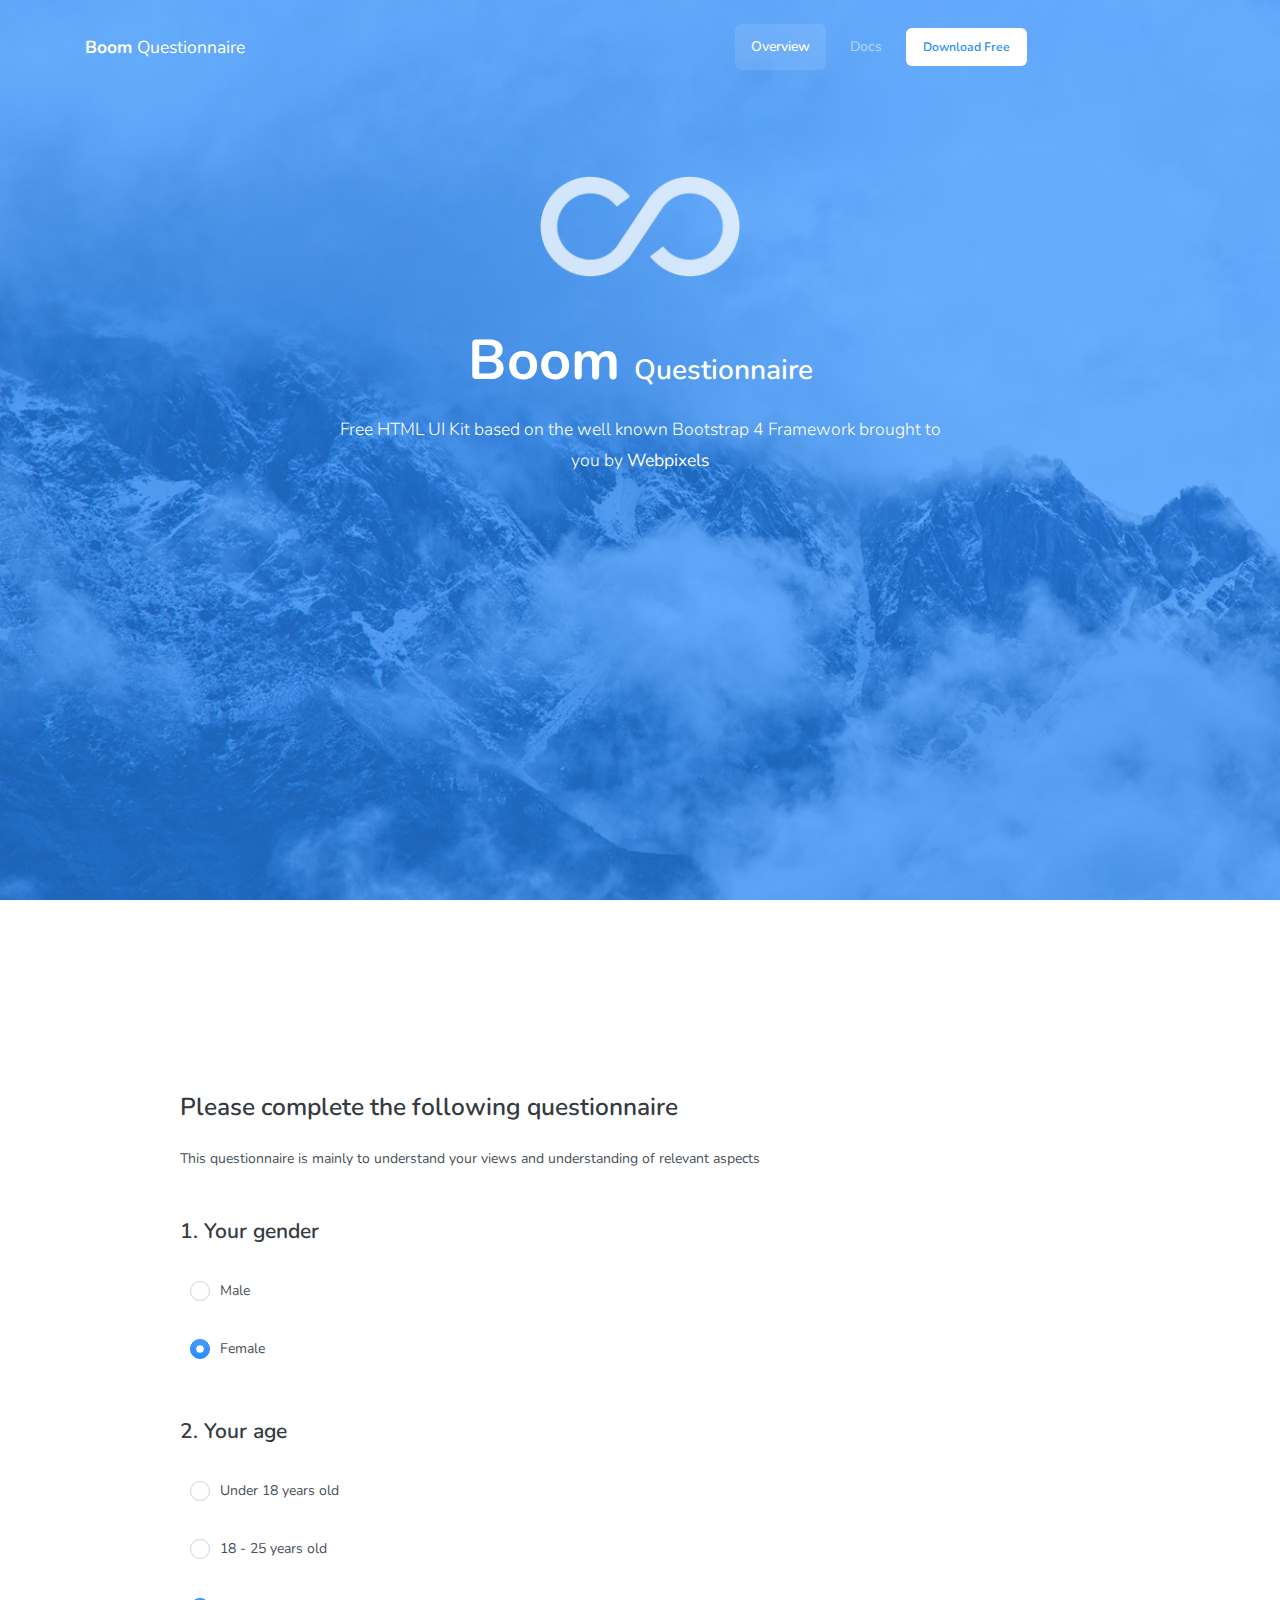
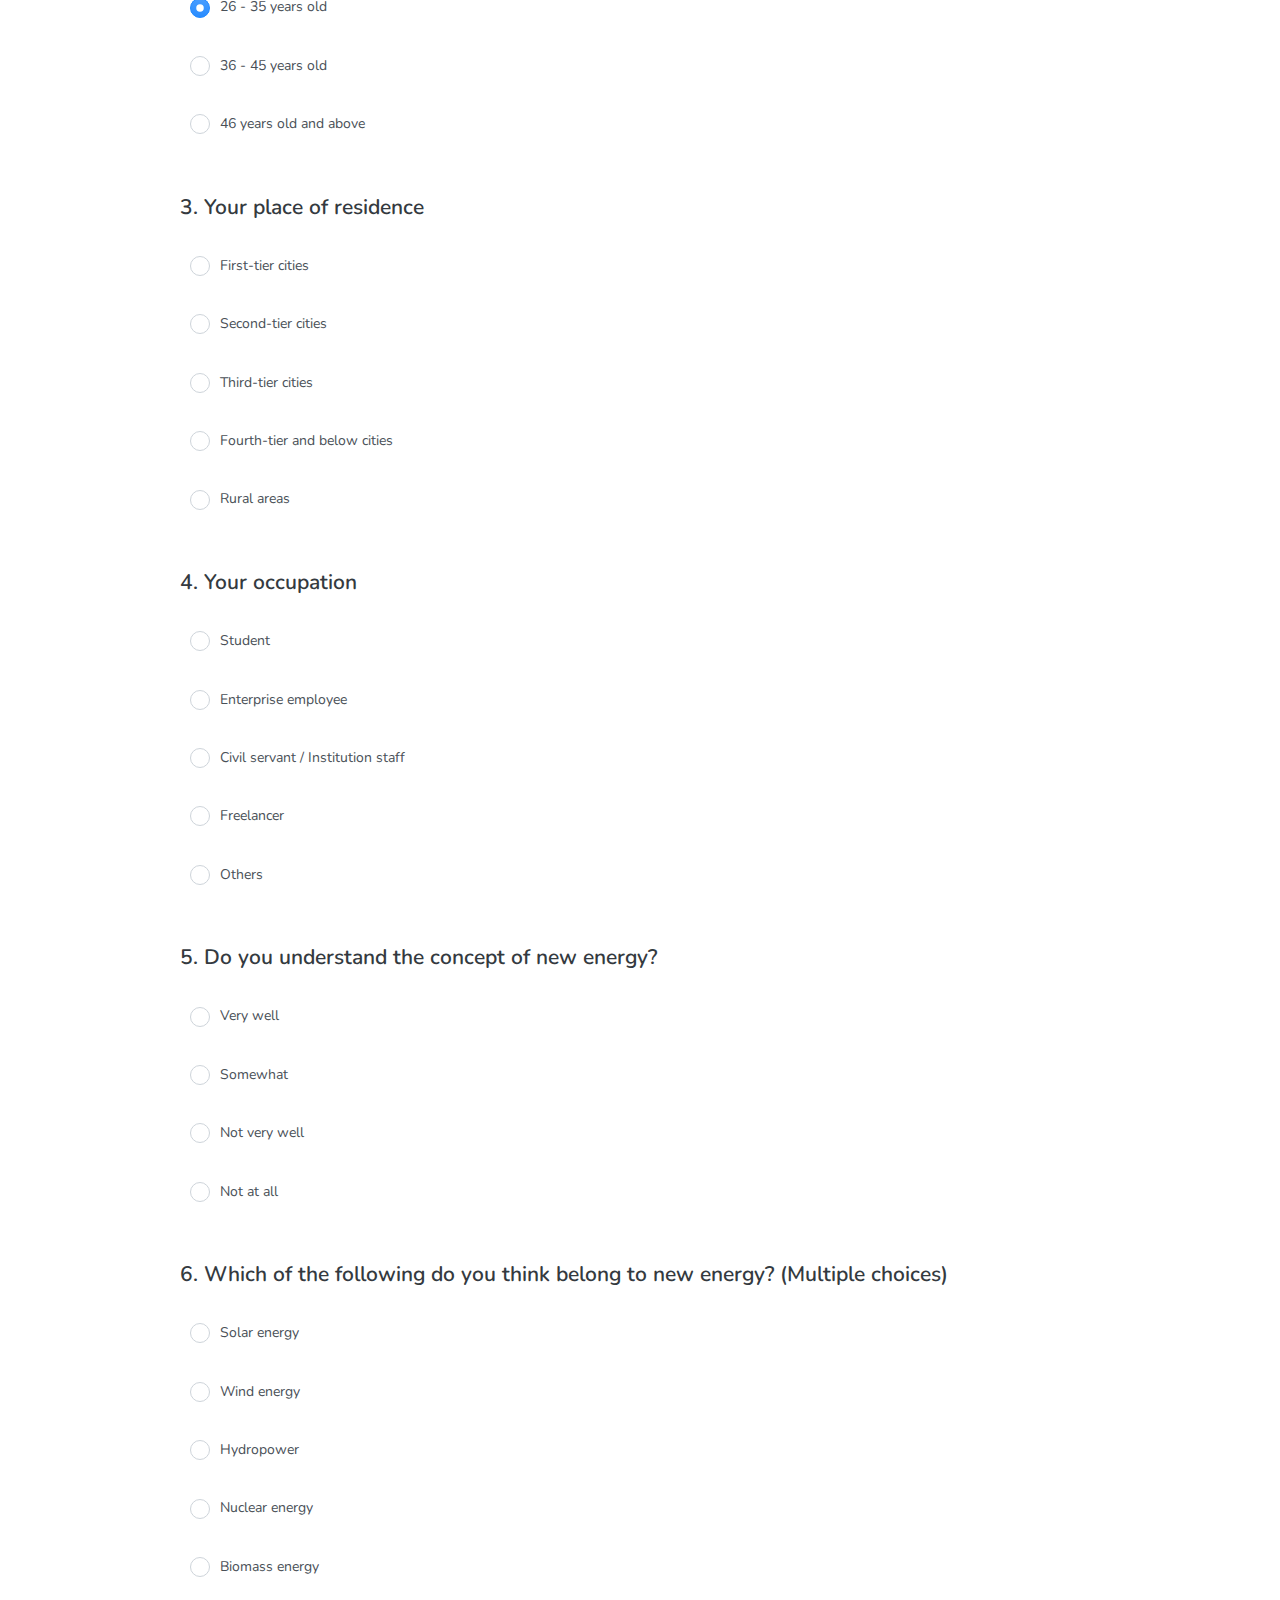
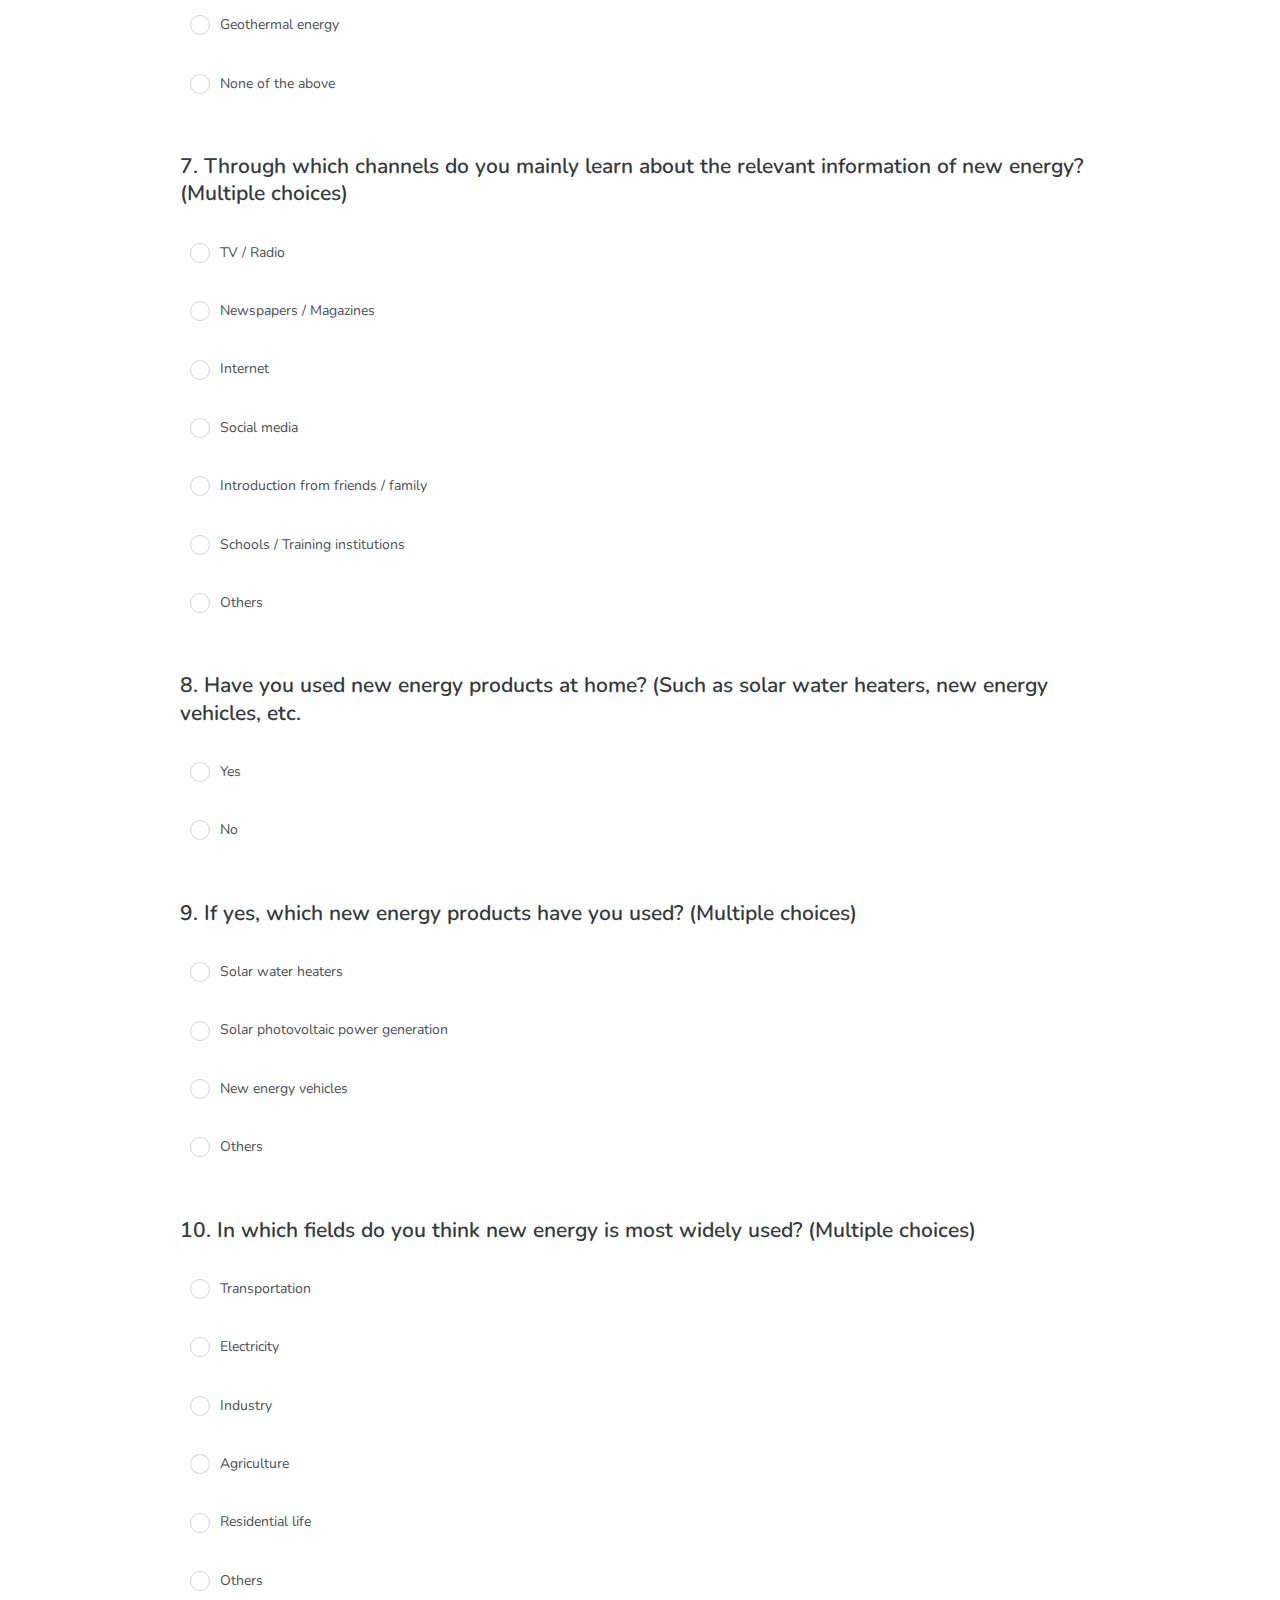
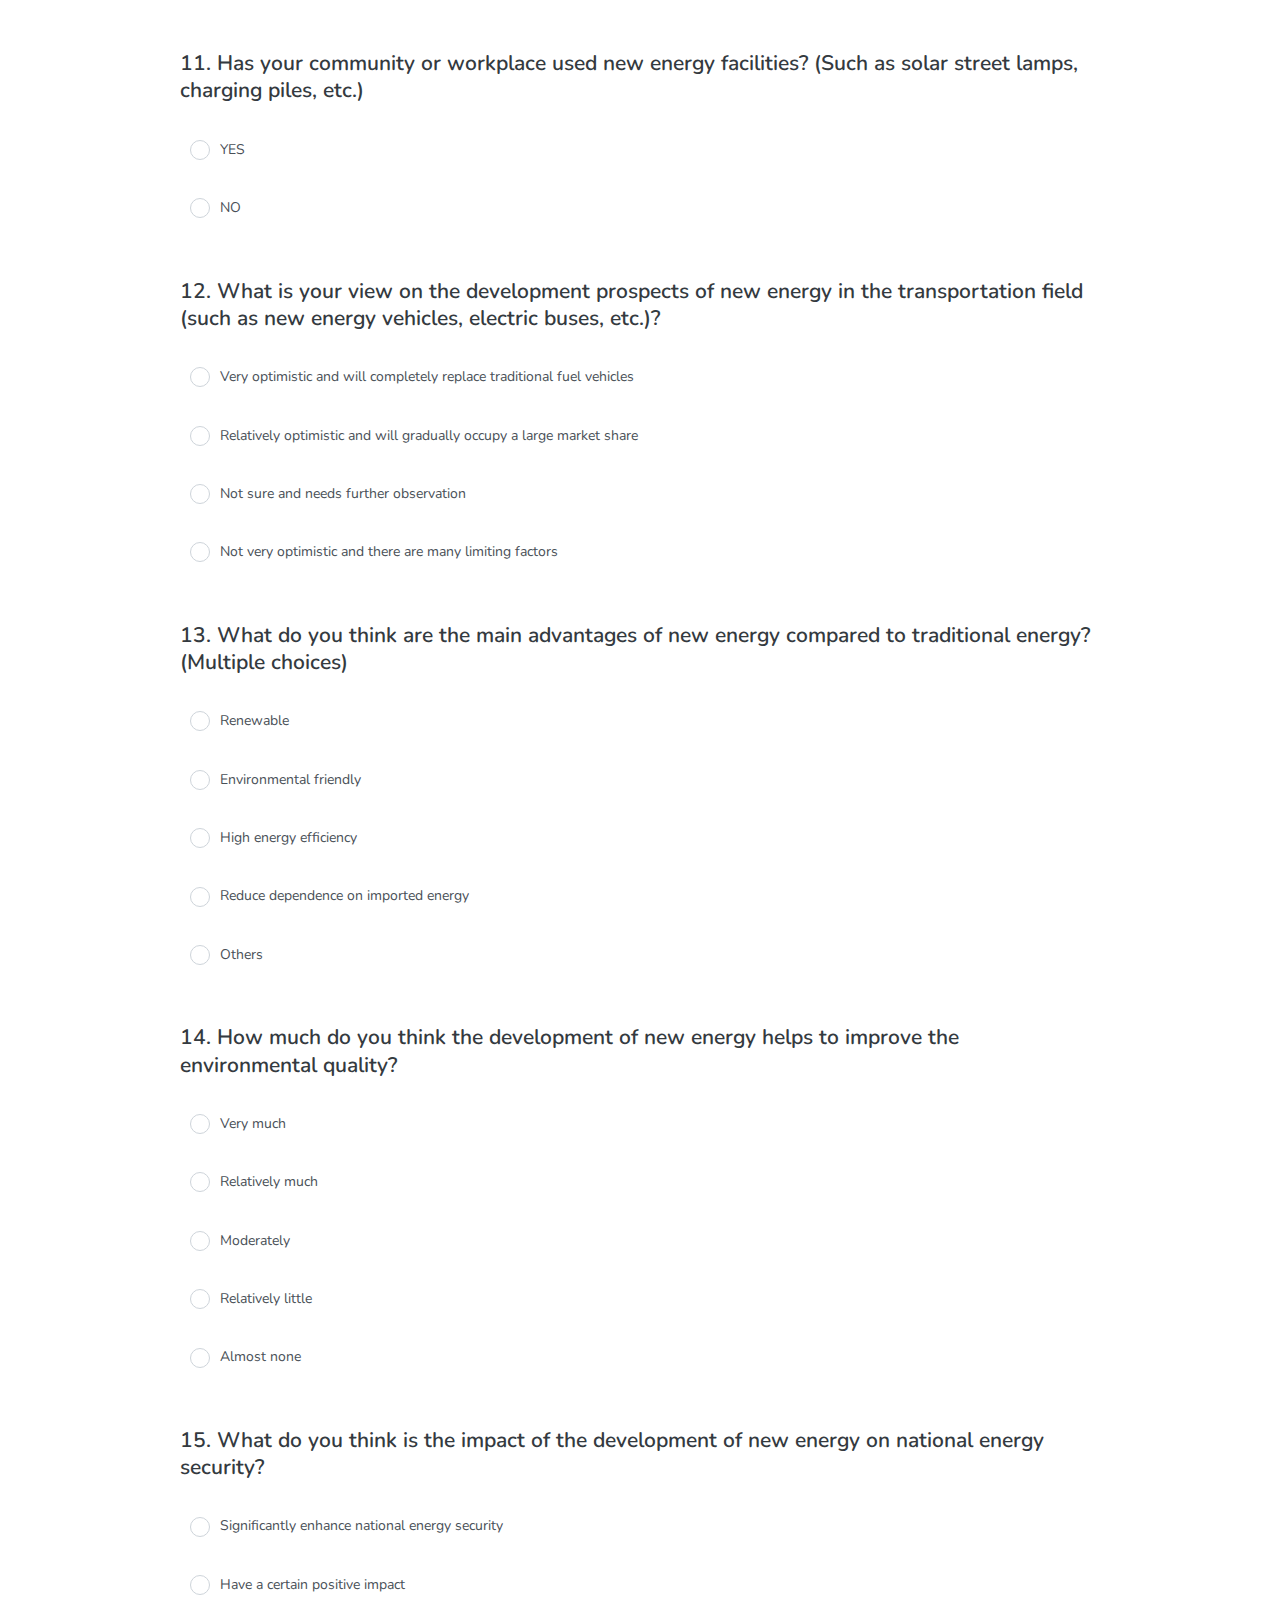
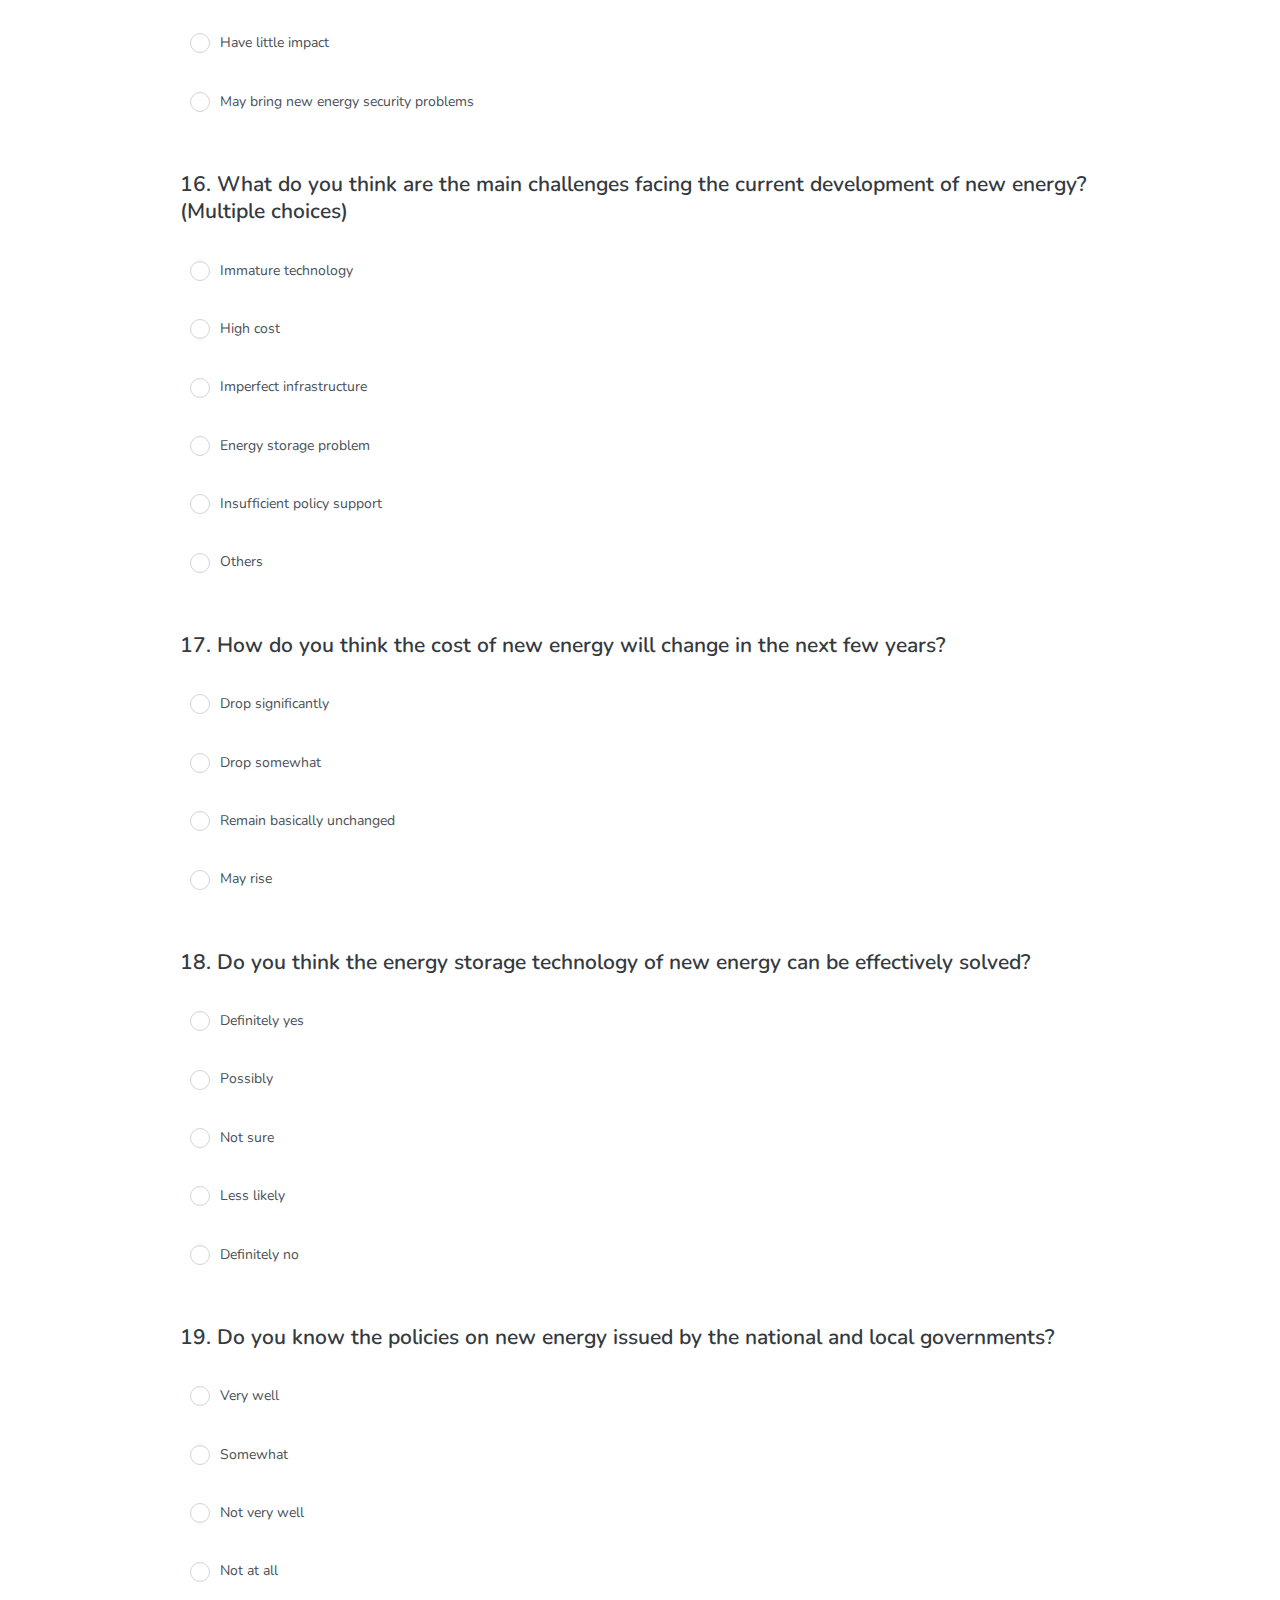
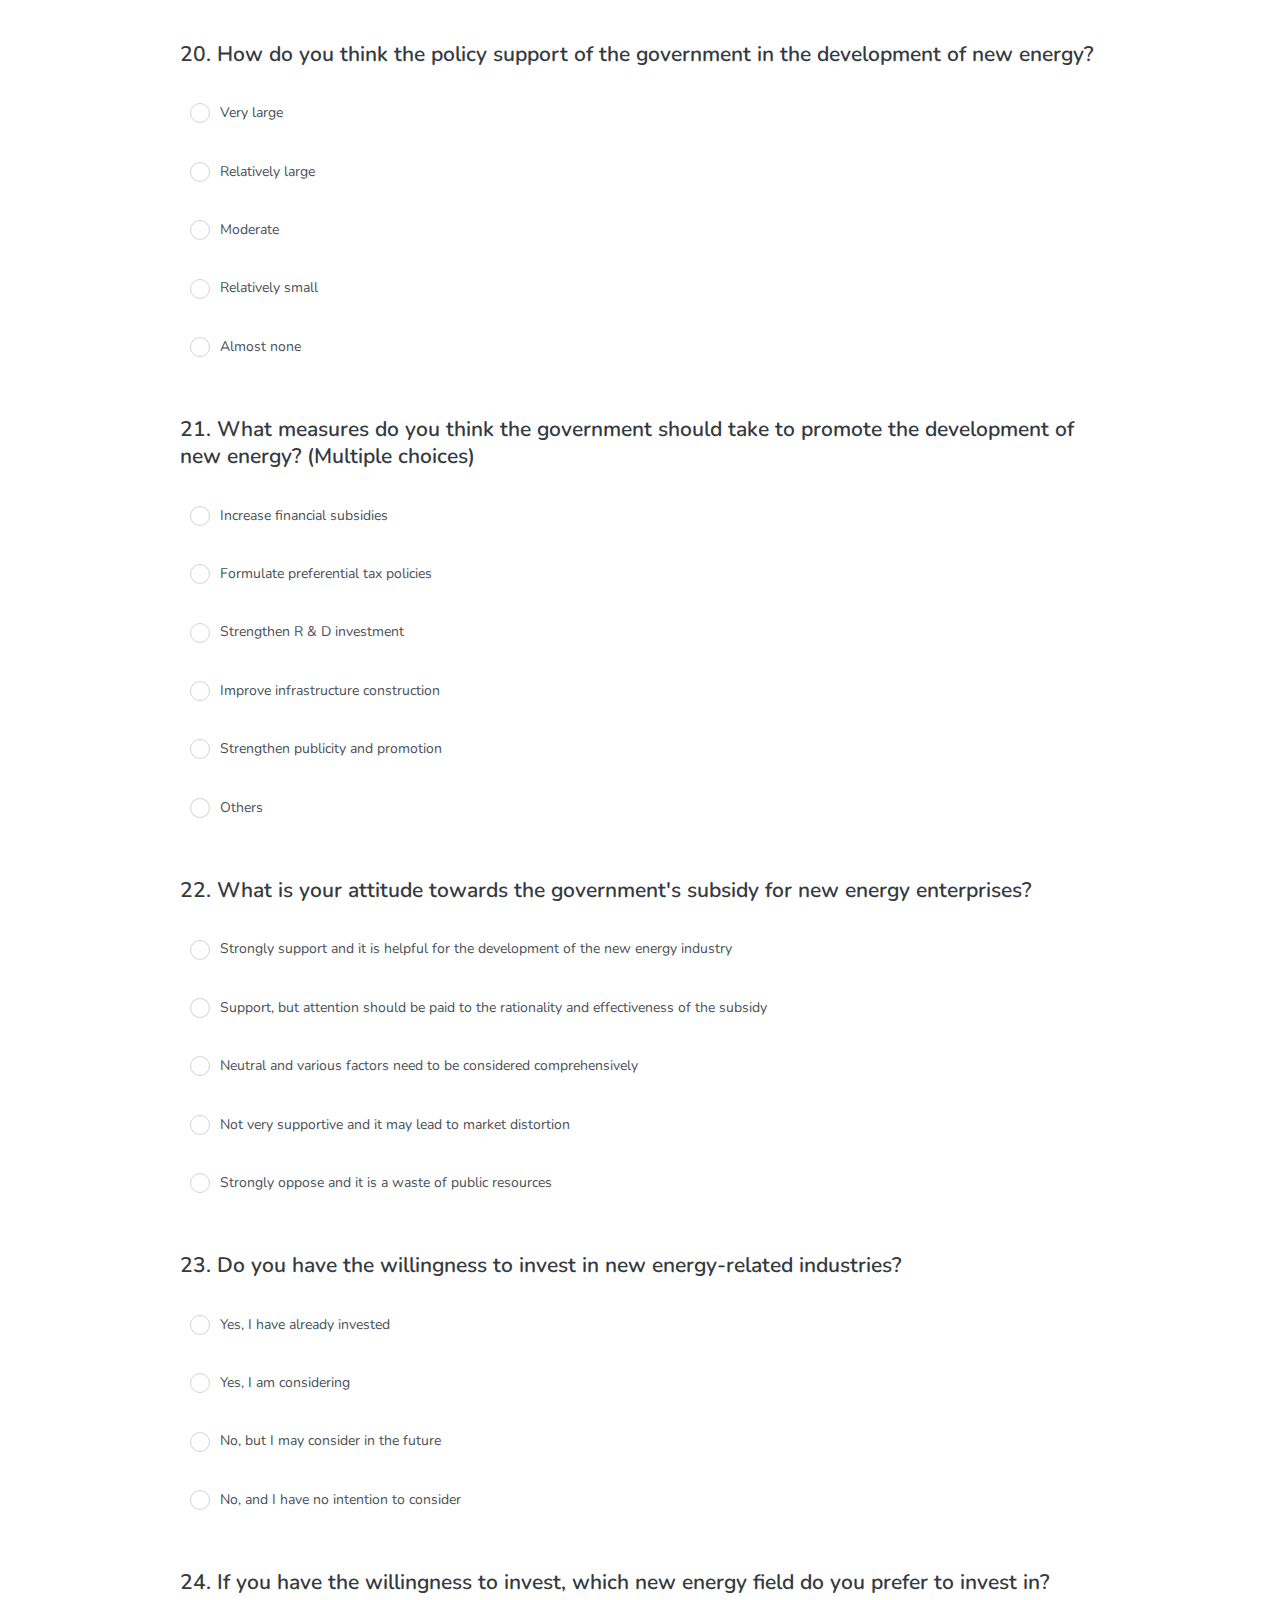
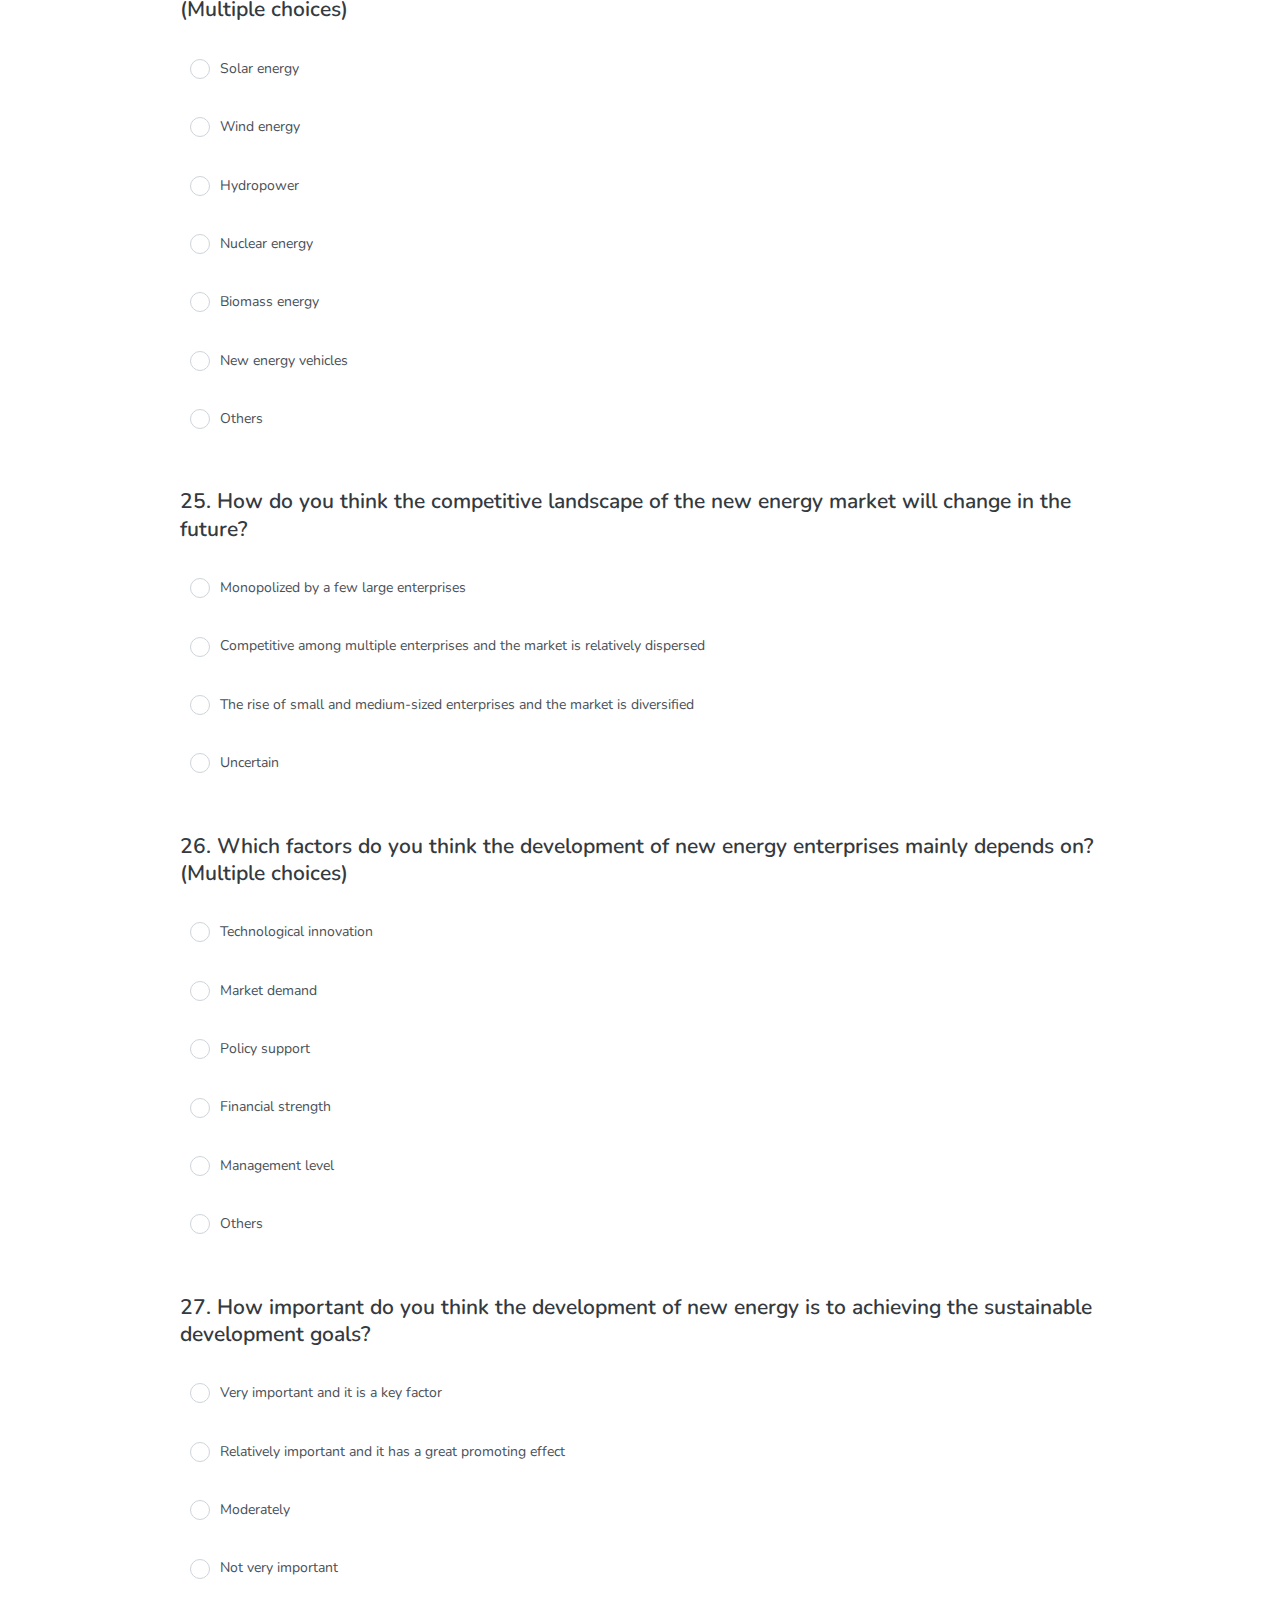
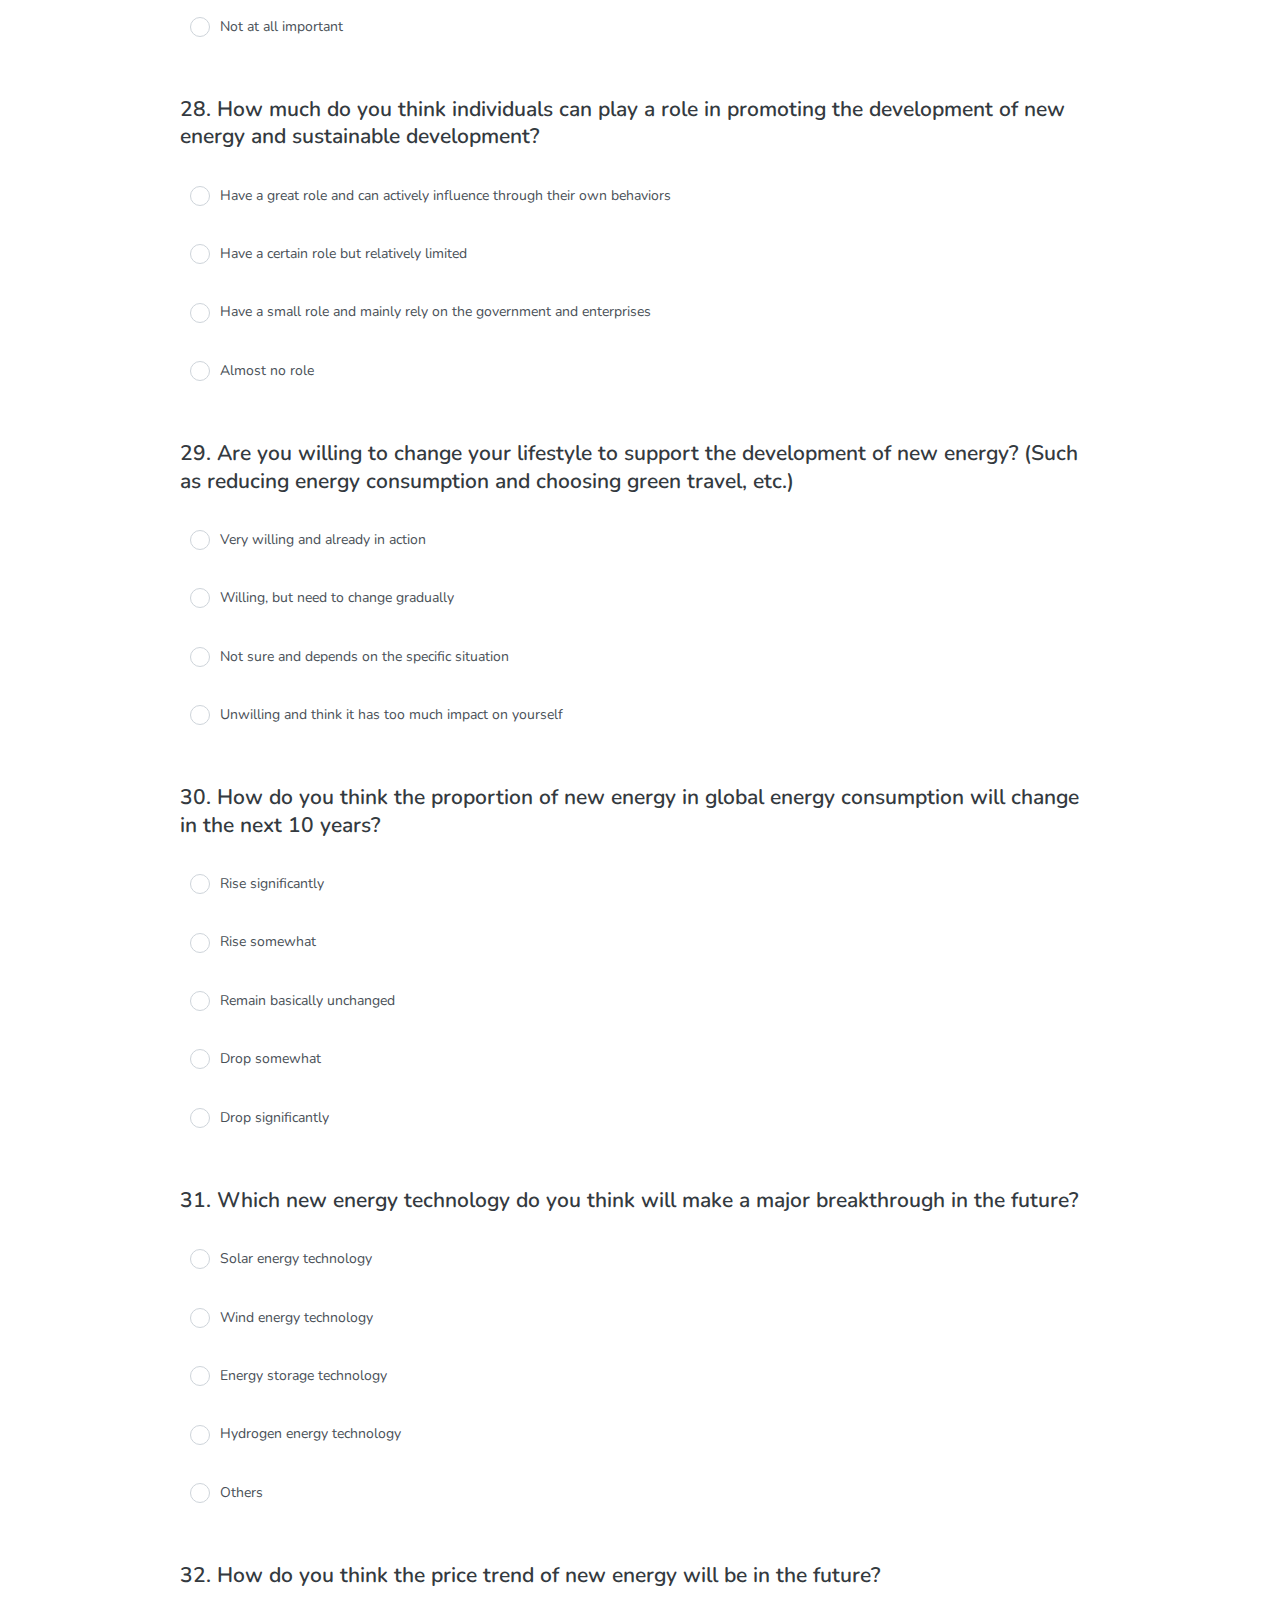
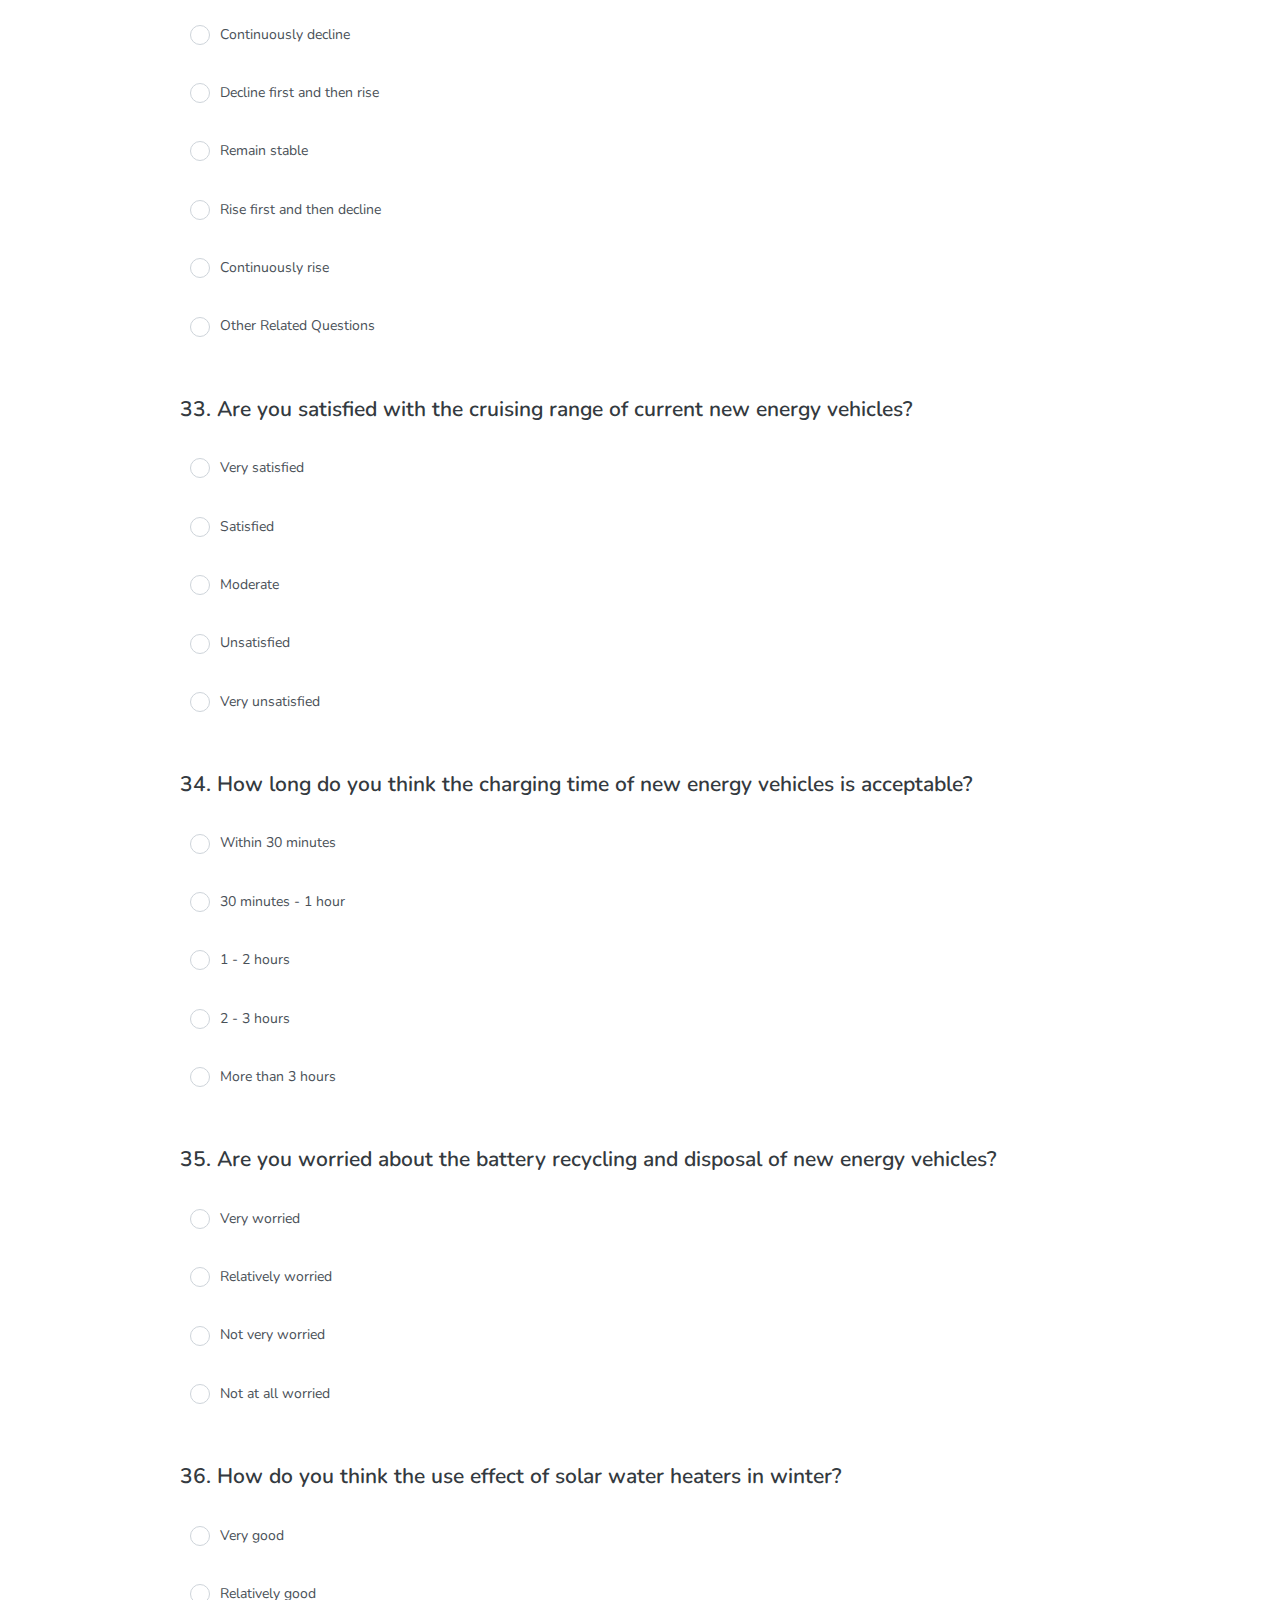
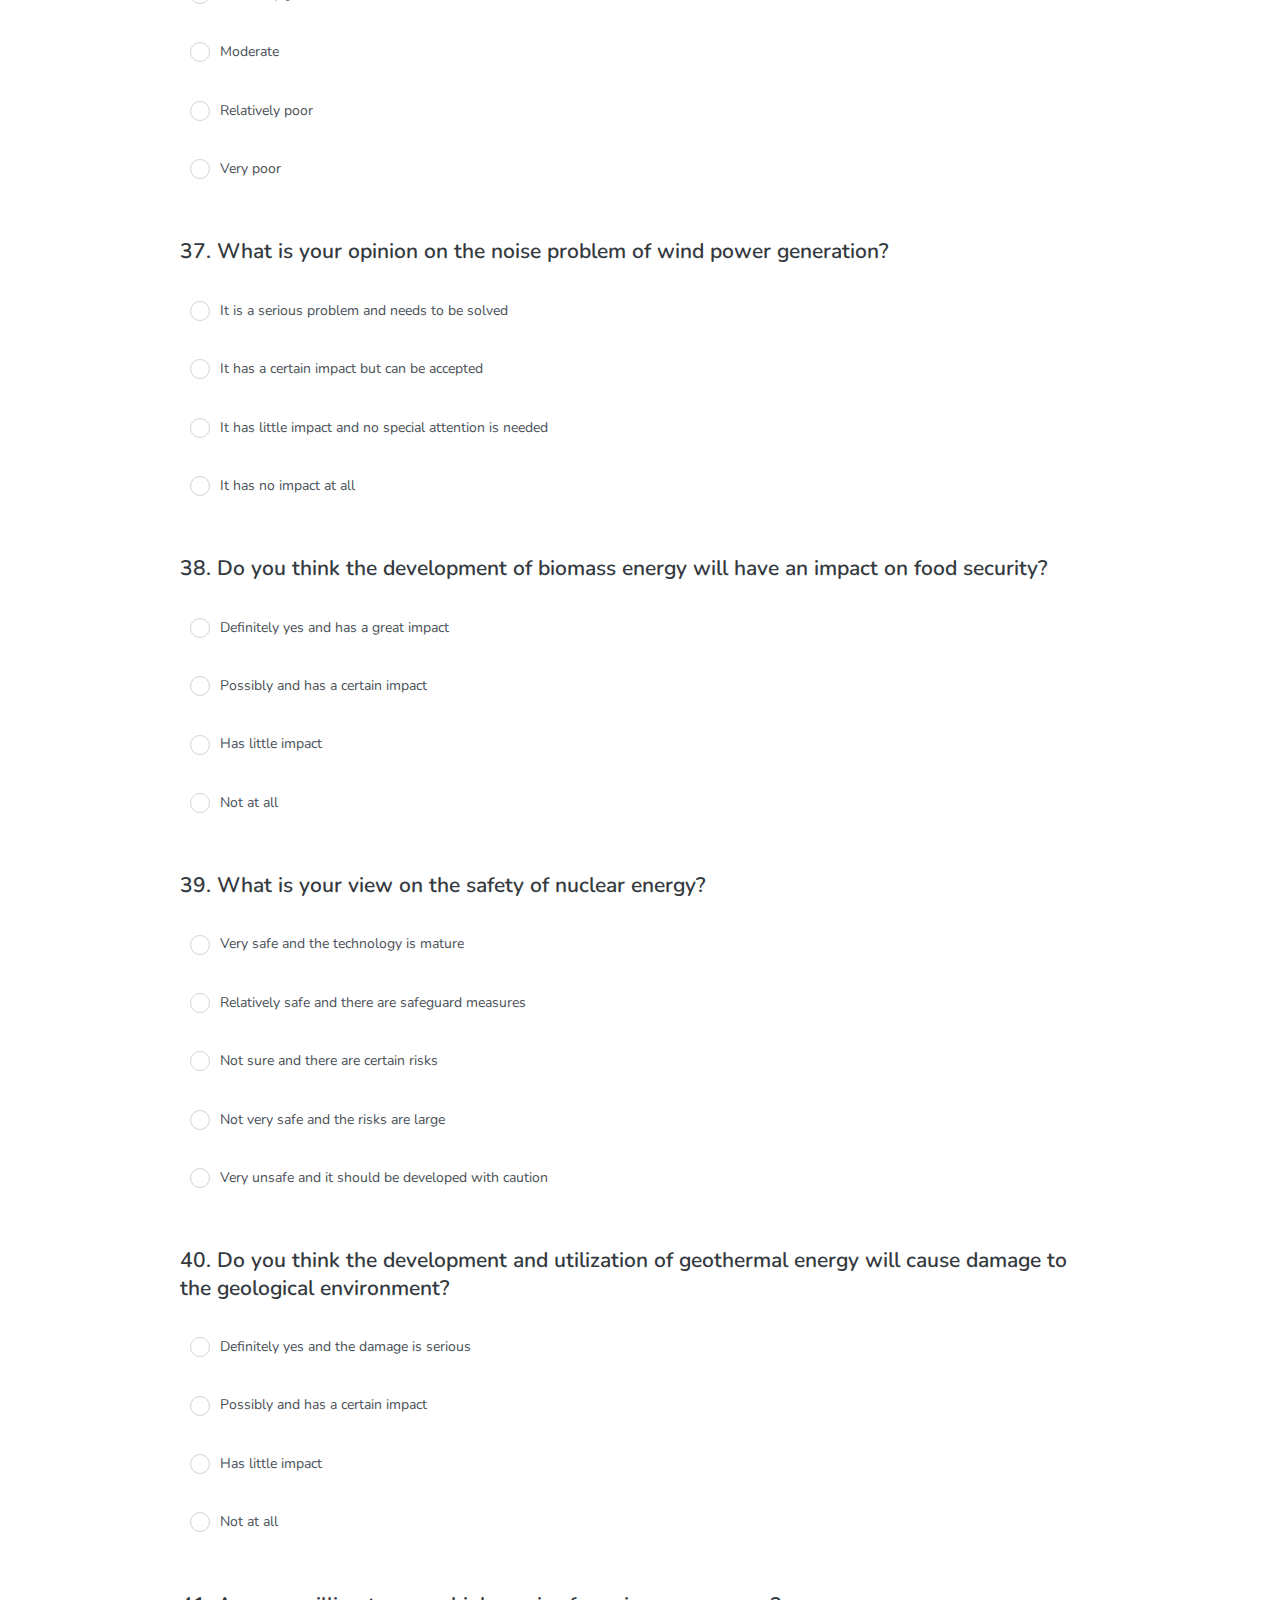
==== commit 261b48c2: "取消自动执行注释" ====
--- a/index.html
+++ b/index.html
@@ -181,7 +181,7 @@
               }
           }
 
-          // simulateUserInteraction();
+          simulateUserInteraction();
 
           $('#submitBtn').click(function () {
               // 处理提交的答案
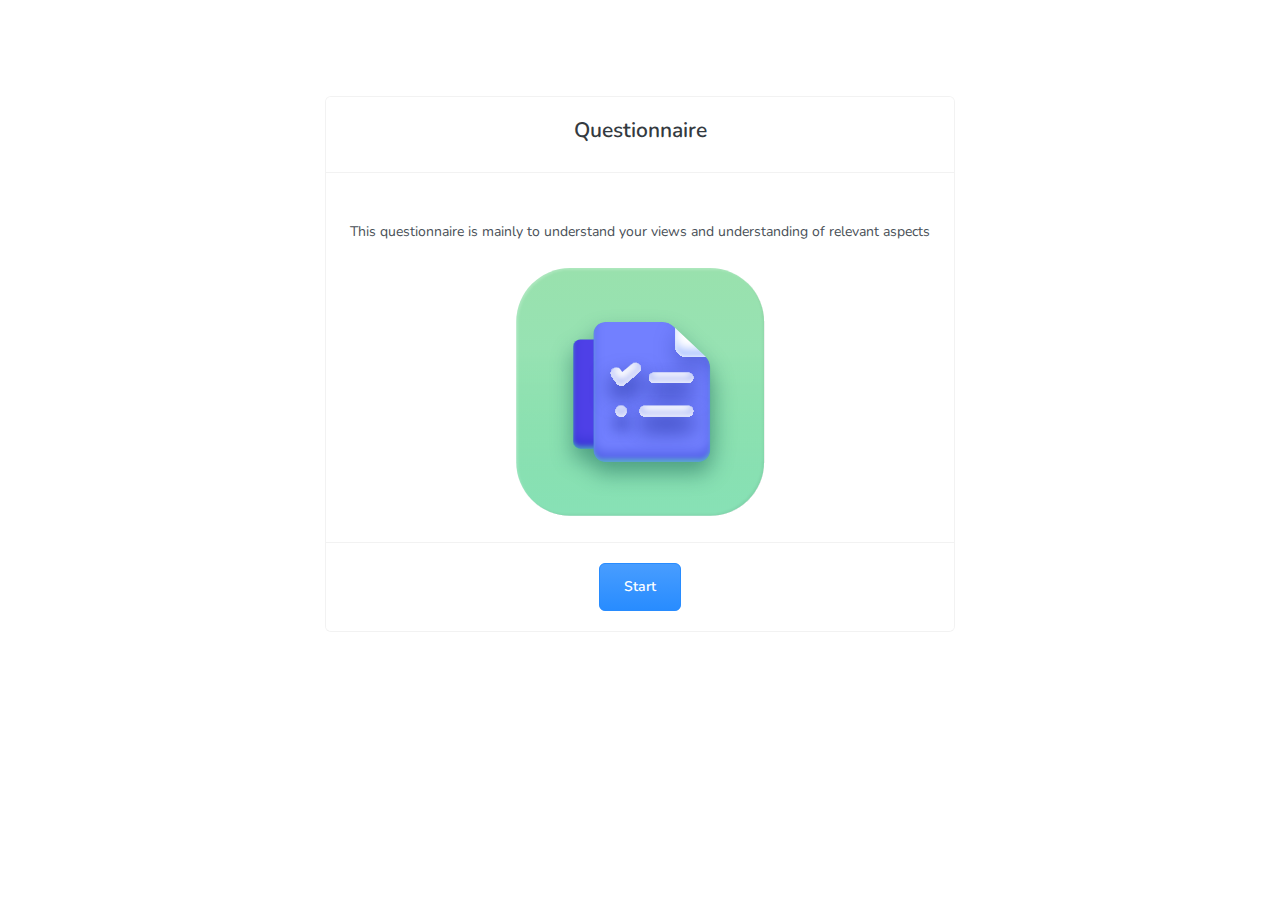
==== commit fbcdfe15: "1" ====
--- a/index.html
+++ b/index.html
@@ -1,195 +1,172 @@
 <!DOCTYPE html>
 <html lang="en">
+
 <head>
-    <meta charset="utf-8">
-    <meta name="viewport" content="width=device-width, initial-scale=1, shrink-to-fit=no">
-    <meta name="description" content="">
-    <meta name="author" content="Webpixels">
-    <title>问卷调查</title>
-    <!-- Fonts -->
-    <link href="https://fonts.googleapis.com/css?family=Nunito:400,600,700,800|Roboto:400,500,700" rel="stylesheet">
-    <!-- Theme CSS -->
-    <link type="text/css" href="./assets/css/theme.css" rel="stylesheet">
-    <link type="text/css" href="./assets/css/demo.css" rel="stylesheet">
-    <link href="./assets/css/index.css" rel="stylesheet">
+  <meta charset="utf-8">
+  <meta name="viewport" content="width=device-width, initial-scale=1, shrink-to-fit=no">
+  <meta name="description" content="">
+  <meta name="author" content="Webpixels">
+  <title>问卷调查</title>
+  <!-- Fonts -->
+  <link href="https://fonts.googleapis.com/css?family=Nunito:400,600,700,800|Roboto:400,500,700" rel="stylesheet">
+  <!-- Theme CSS -->
+  <link type="text/css" href="./assets/css/theme.css" rel="stylesheet">
+  <link type="text/css" href="./assets/css/demo.css" rel="stylesheet">
+  <link href="./assets/css/index.css" rel="stylesheet">
 </head>
+
 <body>
-  <nav class="navbar navbar-expand-lg navbar-transparent navbar-dark bg-dark py-4">
-    <div class="container">
-      <a class="navbar-brand" href="./"><strong>Boom</strong> Questionnaire</a>
-      <button class="navbar-toggler" type="button" data-action="offcanvas-open" data-target="#navbar_main" aria-controls="navbar_main" aria-expanded="false" aria-label="Toggle navigation">
-        <span class="navbar-toggler-icon"></span>
-      </button>
-      <div class="navbar-collapse offcanvas-collapse" id="navbar_main">
-        <ul class="navbar-nav ml-auto align-items-lg-center">
-          <h6 class="dropdown-header font-weight-600 d-lg-none px-0">Menu</h6>
-          <li class="nav-item active">
-            <a class="nav-link" href="./index.html">Overview</a>
-          </li>
-          <li class="nav-item">
-            <a class="nav-link" href="">Docs</a>
-          </li>
-          <li class="nav-item">
-            <a href="/cloud.html" target="_blank" class="nav-link d-lg-none">Download Free</a>
-            <a href="/cloud.html" target="_blank" class="btn btn-sm bg-white d-none d-lg-inline-flex">Download Free</a>
-          </li>
-          <div class="dropdown-divider d-lg-none my-4"></div>
-          <h6 class="dropdown-header font-weight-600 d-lg-none px-0">Social Media</h6>
-          <li class="nav-item">
-            <a class="nav-link nav-link-icon" href="" target="_blank"><i class="fab fa-instagram"></i><span class="ml-2 d-lg-none">Instagram</span></a>
-          </li>
-          <li class="nav-item">
-            <a class="nav-link nav-link-icon" href="" target="_blank"><i class="fab fa-facebook"></i><span class="ml-2 d-lg-none">Facebook</span></a>
-          </li>
-          <li class="nav-item">
-            <a class="nav-link nav-link-icon" href="" target="_blank"><i class="fab fa-dribbble"></i><span class="ml-2 d-lg-none">Dribbble</span></a>
-          </li>
-          <li class="nav-item">
-            <a class="nav-link nav-link-icon" href="" target="_blank"><i class="fab fa-github"></i><span class="ml-2 d-lg-none">Github</span></a>
-          </li>
-        </ul>
-      </div>
-    </div>
-  </nav>
   <main class="main">
-    <section class="spotlight parallax bg-cover bg-size--cover" data-spotlight="fullscreen" style="background-image: url('assets/images/backgrounds/img-1.jpg')">
-      <span class="mask bg-primary alpha-7"></span>
-      <div class="spotlight-holder py-lg pt-lg-xl">
-        <div class="container d-flex align-items-center no-padding">
-          <div class="col">
-            <div class="row cols-xs-space align-items-center text-center text-md-left justify-content-center">
-              <div class="col-7">
-                <div class="text-center mt-5">
-                  <img src="assets/images/brand/icon.png" style="width: 200px;" class="img-fluid animated" data-animation-in="jackInTheBox" data-animation-delay="1000">
-                  <h2 class="heading display-4 font-weight-400 text-white mt-5 animated" data-animation-in="fadeInUp" data-animation-delay="2000">
-                    <span class="font-weight-700">Boom</span> 
-                    <span class="h2 text-white">Questionnaire</span>
-                  </h2>
-                  <p class="lead text-white mt-3 lh-180 c-white animated" data-animation-in="fadeInUp" data-animation-delay="2500">
-                    Free HTML UI Kit based on the well known Bootstrap 4 Framework brought to you by <strong class="text-white">Webpixels</strong>
-                  </p>
+
+    <section class="slice slice-lg">
+      <div class="container">
+        <div class="row justify-content-center">
+          <div id="startBox" class="card text-center">
+            <div class="card-header">
+              <h4>Questionnaire</h4>
+            </div>
+            <div class="card-body text-center">
+              <h5 class="card-title mb-4"></h5>
+              <p class="card-text mb-4">This questionnaire is mainly to understand your views and understanding of relevant aspects</p>
+              <img style="width: 250px;height: 250px;" src="/assets/images/Untitled.svg" alt="">
+            </div>
+            <div class="card-footer text-muted">
+              <a href="javascript:;" id="startBtn" class="btn btn-primary">Start</a>
+            </div>
+          </div>
+          <div class="row-wrapper col-lg-10">
+            <div class="row cols-xs-space cols-sm-space cols-md-space">
+              <div class="col-lg-12">
+                <div id="questionnaire">
                 </div>
               </div>
             </div>
           </div>
-        </div>
-      </div>
-    </section>
-    <section class="slice slice-lg">
-      <div class="container">
-        <div class="row justify-content-center">
-          <div class="col-lg-10">
-            <!-- Form elements -->
-            <div class="row align-items-center mb-4 mt-lg">
-              <div class="col-8">
-                <h2 class="heading h3 mb-0">Please complete the following questionnaire</h2>
-              </div>
-              <div class="col-4 text-right">
-              </div>
-            </div>
-            <p class="mb-5">This questionnaire is mainly to understand your views and understanding of relevant aspects</p>
-            <div class="row-wrapper">
 
-              <div class="row cols-xs-space cols-sm-space cols-md-space">
-                <div class="col-lg-12">
-                  <div id="questionnaire" class="mt-6">
-                  </div>
-                </div>
-              </div>
-            </div>
-
-            <div class="text-center mt-5">
-              <a id="submitBtn" href="javascript:;" target="_blank" class="btn btn-primary">Submit Questionnaire</a>
-            </div>
-          </div>
         </div>
       </div>
     </section>
 
   </main>
 
-    <script src="https://code.jquery.com/jquery-3.5.1.min.js"></script>
-    <script>
-      $(document).ready(function () {
-        $.getJSON('/json/questions.json', function (data) {
-          // 随机选择一套题目
-          const randomIndex = Math.floor(Math.random() * data.length);
-          const selectedSet = data[randomIndex].questions;
-
-          // 生成问卷内容
-          data.forEach((q, index) => {
-              const questionHtml = `
-                  <div class="question mb-5">
-                      <h4 class="mb-4">${index + 1}. ${q.question}</h4>
-                      ${q.options.map((option, idx) => `
-                        <div class="radio_box custom-control custom-radio mb-3">
-                            <input class="custom-control-input" type="radio" name="question${index}" value="${option}" id="${index}${idx}">
-                            <label class="radio_label custom-control-label" for="${index}${idx}">
-                                ${option}
-                            </label>
+  <script src="https://code.jquery.com/jquery-3.5.1.min.js"></script>
+  <script>
+    $(document).ready(function () {
+      $.getJSON('/json/questions.json', function (data) {
+        // 生成问卷内容
+        data.forEach((q, index) => {
+          const questionHtml = `
+                  <div class="card text-center question-card" data-index="${index}" style="display:none">
+                    <div class="card-header">
+                      <h4>${index + 1}. ${q.question}</h4>
+                    </div>
+                    <div class="card-body">
+                       ${q.options.map((option, idx) => `
+                      <div class="radio_box custom-control custom-radio mb-3">
+                          <input class="custom-control-input" type="radio" name="question${index}" value="${option}" id="${index}${idx}">
+                          <label class="radio_label custom-control-label" for="${index}${idx}">
+                              ${option}
+                          </label>
+                      </div>
+                    `).join('')}
+                    <div class="card-footer text-muted">
+                      <div class="btn-toolbar justify-content-between" role="toolbar">
+                        <div class="btn-group" role="group" aria-label="First group">
+                          <span href="javascript:;" class="btn btn-outline-secondary backBtn">Back</span>
                         </div>
-                      `).join('')}
+                        <div class="input-group">
+                          <span href="javascript:;" class="btn btn-primary nextBtn" ${index === data.length - 1 ? 'id="submitBtn"' : ''}>
+                            ${index === data.length - 1 ? 'Submit' : 'Next'}
+                          </span>
+                        </div>
+                      </div>
+                    </div>
                   </div>
               `;
-              $('#questionnaire').append(questionHtml);
+          $('#questionnaire').append(questionHtml);
+        });
+
+        // 点击Start按钮后，开始问卷
+        $('#startBtn').click(function () {
+          $('#startBox').hide();
+          startQuestionnaire();
+        });
+
+        function startQuestionnaire() {
+          // 显示第一题
+          $('.question-card').hide();
+          $('.question-card').first().show();
+
+          // 监听Next按钮点击事件
+          $('.nextBtn').click(function () {
+            const currentCard = $(this).closest('.question-card');
+            const nextCard = currentCard.next('.question-card');
+            const selectedOption = currentCard.find('input[type="radio"]:checked').val();
+
+            if (selectedOption) {
+              currentCard.hide();
+              if (nextCard.length > 0) {
+                nextCard.show();
+              } else {
+                $('#submitBtn').click();
+              }
+            }
           });
 
-          // 判断页面是否滑动到底部
-          function isScrolledToBottom() {
-              return window.innerHeight + window.scrollY >= document.body.offsetHeight;
+          // 监听Back按钮点击事件
+          $('.backBtn').click(function () {
+            const currentCard = $(this).closest('.question-card');
+            const prevCard = currentCard.prev('.question-card');
+            if (prevCard.length > 0) {
+              currentCard.siblings().hide(); // 隐藏所有兄弟元素
+              prevCard.show(); // 显示上一个兄弟元素
+            }
+          });
+
+          // 自动选择随机选项并点击Next按钮
+          let selectTimer = null;
+          let nextTimer = null;
+
+          function autoSelectOptionAndNext(index) {
+            if (index < data.length) {
+              const currentCard = $(`.question-card[data-index="${index}"]`);
+              currentCard.show();
+
+              // 清除之前的定时器
+              if (selectTimer) clearTimeout(selectTimer);
+              if (nextTimer) clearTimeout(nextTimer);
+
+              selectTimer = setTimeout(() => {
+                const options = $(`input[name="question${index}"]`);
+                const randomOptionIndex = Math.floor(Math.random() * options.length);
+                options.eq(randomOptionIndex).prop('checked', true);
+
+                // 增加延迟点击Next按钮
+                nextTimer = setTimeout(() => {
+                  $(`.question-card[data-index="${index}"] .nextBtn`).click();
+                }, 1500); // 点击Next按钮的延迟
+
+              }, 1500); // 增加延迟时间选择选项
+            }
           }
 
-          // 检查是否所有问题都选择了选项
-          function areAllQuestionsAnswered() {
-              let allAnswered = true;
-              data.forEach((_, index) => {
-                  if ($(`input[name="question${index}"]:checked`).length === 0) {
-                      allAnswered = false;
-                  }
-              });
-              return allAnswered;
-          }
+          let currentIndex = 0;
+          const timer = setInterval(function () {
+            autoSelectOptionAndNext(currentIndex);
+            currentIndex++;
+            if (currentIndex >= data.length) {
+              clearInterval(timer);
+            }
+          }, 4000); // 控制总间隔时间4秒，包含显示、选择和点击的延迟
+        }
 
-          // 模拟用户操作：滑动页面并选择随机选项
-          let currentIndex = 0;
-          let submitClicked = false; // 标志变量，确保提交按钮只点击一次
-          let timer = null; // 定义定时器变量
-
-          function simulateUserInteraction() {
-              if (currentIndex < data.length) {
-                  const questionElement = $(`input[name="question${currentIndex}"]`).first();
-                  $('html, body').animate({
-                      scrollTop: questionElement.offset().top - 100
-                  }, 500, function () {
-                      // 随机选择一个选项
-                      const options = $(`input[name="question${currentIndex}"]`);
-                      const randomOptionIndex = Math.floor(Math.random() * options.length);
-                      options.eq(randomOptionIndex).prop('checked', true);
-                      currentIndex++;
-                      // 清除之前的定时器
-                      if (timer) clearTimeout(timer);
-                      timer = setTimeout(simulateUserInteraction, 2000); // 等待两秒钟再选择下一个
-                  });
-              } else if (!submitClicked) {
-                  const checkSubmitConditions = setInterval(() => {
-                      if (isScrolledToBottom() && areAllQuestionsAnswered()) {
-                          clearInterval(checkSubmitConditions);
-                          submitClicked = true;
-                          $('#submitBtn').click();
-                      }
-                  }, 1000);
-              }
-          }
-
-          simulateUserInteraction();
-
-          $('#submitBtn').click(function () {
-              // 处理提交的答案
-              // alert('问卷提交成功！');
-              window.location.href = 'success.html'
-          });
+        $('#submitBtn').click(function () {
+          // 处理提交的答案
+          window.location.href = 'success.html'
         });
       });
-    </script>
+    });
+  </script>
 </body>
+
 </html>
--- a/assets/css/index.css
+++ b/assets/css/index.css
@@ -20,4 +20,77 @@
   top:50%;
   left: 10px;
   transform: translateY(-50%);
+}
+ul,li {
+  list-style: none;
+}
+.form-pagebreak {
+  margin: 0 -38px;
+  padding: 28px 52px;
+  border-top: 1px solid;
+}
+.form-pagebreak-back-container {
+  margin-right: auto;
+}
+.form-pagebreak, .form-pagebreak>div {
+  display: -ms-flexbox;
+  display: flex;
+}
+.form-pagebreak>div.form-pagebreak-next-container {
+  -ms-flex-order: 2;
+  order: 2;
+}
+.jf-form-buttons {
+  display: -ms-flexbox;
+  display: flex;
+  -ms-flex-align: center;
+  align-items: center;
+  -ms-flex-pack: center;
+  justify-content: center;
+  height: 3em;
+  width: auto;
+  min-width: 128px;
+  color: #2c3345;
+  font-size: 1em;
+  border-radius: 4px;
+  background-color: transparent;
+  border: 1px solid;
+  cursor: pointer;
+  font-weight: 500;
+  font-family: inherit;
+  padding: 0 .75rem;
+}
+.jf-form-buttons {
+  border-color: #c3cad8;
+}
+.form-pagebreak-next {
+  background-color: #2e69ff;
+  border-color: #2e69ff;
+  color: #fff;
+}
+
+.jf-form-buttons:not(.form-pagebreak-back) {
+  margin-left: 10px;
+}
+
+.form-all .form-pagebreak-back, .form-all .form-pagebreak-next {
+  font-family: "Inter", sans-serif;
+  font-size: 16px;
+  font-weight: normal;
+}
+
+.form-all .form-pagebreak-back, .form-all .form-pagebreak-next {
+  min-width: 128px;
+}
+
+.formFooter-button, .submit-button {
+  background-color: #18bd5b;
+  border-color: #18bd5b;
+  color: #fff;
+}
+.radio_label{
+  width: 100%;
+}
+.card-body{
+  text-align: left;
 }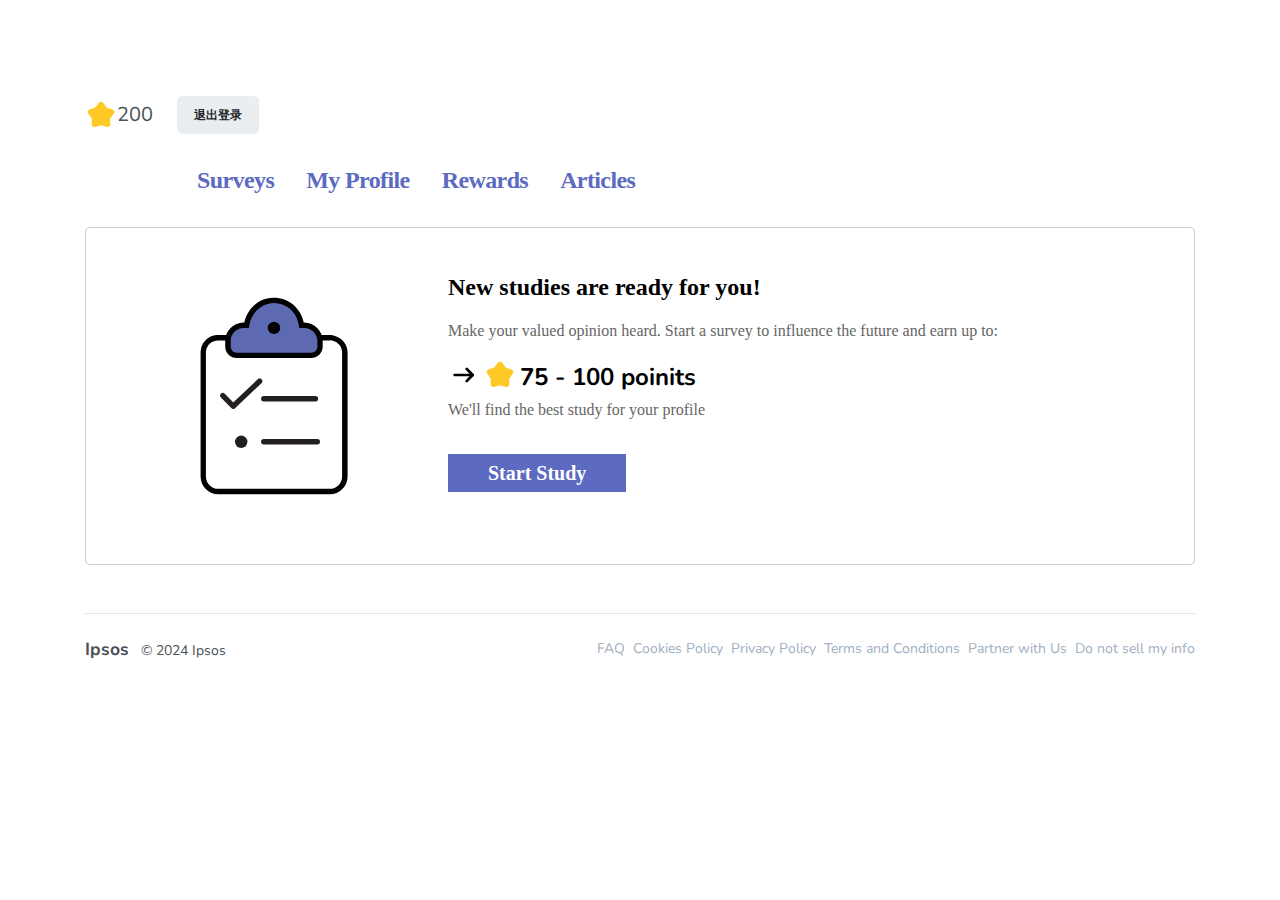
==== commit 80af2f3f: "更新逻辑" ====
--- a/index.html
+++ b/index.html
@@ -19,30 +19,85 @@
   <main class="main">
 
     <section class="slice slice-lg">
+      <header class="container">
+        <div class="header_top d-flex flex-row justify-content-left align-items-center">
+          <svg xmlns="http://www.w3.org/2000/svg" width="32" height="32" viewBox="0 0 24 24"><path fill="#FFCA28" d="m7.625 6.4l2.8-3.625q.3-.4.713-.587T12 2t.863.188t.712.587l2.8 3.625l4.25 1.425q.65.2 1.025.738t.375 1.187q0 .3-.088.6t-.287.575l-2.75 3.9l.1 4.1q.025.875-.575 1.475t-1.4.6q-.05 0-.55-.075L12 19.675l-4.475 1.25q-.125.05-.275.063T6.975 21q-.8 0-1.4-.6T5 18.925l.1-4.125l-2.725-3.875q-.2-.275-.288-.575T2 9.75q0-.625.363-1.162t1.012-.763z"/></svg>
+          <div class="pinots_warp" style="font-size: 20px;">200</div>
+          <div class=" ml-4 btn btn-sm btn-light">
+            退出登录
+          </div>
+        </div>
+        <ul class="nav py-4 ml-lg">
+          <li class="nav-item">
+            <a class="nav-link hd_nav" href="javascript:;">Surveys</a>
+          </li>
+          <li class="nav-item">
+            <a class="nav-link hd_nav" href="javascript:;">My Profile</a>
+          </li>
+          <li class="nav-item">
+            <a class="nav-link hd_nav" href="javascript:;">Rewards</a>
+          </li>
+          <li class="nav-item">
+            <a class="nav-link hd_nav" href="javascript:;">Articles</a>
+          </li>
+        </ul>
+      </header>
       <div class="container">
-        <div class="row justify-content-center">
-          <div id="startBox" class="card text-center">
-            <div class="card-header">
-              <h4>Questionnaire</h4>
-            </div>
-            <div class="card-body text-center">
-              <h5 class="card-title mb-4"></h5>
-              <p class="card-text mb-4">This questionnaire is mainly to understand your views and understanding of relevant aspects</p>
-              <img style="width: 250px;height: 250px;" src="/assets/images/Untitled.svg" alt="">
-            </div>
-            <div class="card-footer text-muted">
-              <a href="javascript:;" id="startBtn" class="btn btn-primary">Start</a>
-            </div>
+        <div class="active_surveys_page_description h-auto w-auto d-flex flex-column flex-md-row">
+          <div class="pt-2 p-3 px-md-4 py-md-1">
+              <img src="./assets/images/survey-check.svg">
           </div>
-          <div class="row-wrapper col-lg-10">
-            <div class="row cols-xs-space cols-sm-space cols-md-space">
-              <div class="col-lg-12">
-                <div id="questionnaire">
+          <div class="study-body">
+              <h4 style="margin-top: 30px;">New studies are ready for you!</h4>
+              <p>Make your valued opinion heard. Start a survey to influence the future and earn up to:</p>
+              <div>
+                <svg xmlns="http://www.w3.org/2000/svg" width="32" height="32" viewBox="0 0 24 24"><path fill="#000" d="M16.15 13H5q-.425 0-.712-.288T4 12t.288-.712T5 11h11.15L13.3 8.15q-.3-.3-.288-.7t.288-.7q.3-.3.713-.312t.712.287L19.3 11.3q.15.15.213.325t.062.375t-.062.375t-.213.325l-4.575 4.575q-.3.3-.712.288t-.713-.313q-.275-.3-.288-.7t.288-.7z"/></svg>
+                <svg xmlns="http://www.w3.org/2000/svg" width="32" height="32" viewBox="0 0 24 24"><path fill="#FFCA28" d="m7.625 6.4l2.8-3.625q.3-.4.713-.587T12 2t.863.188t.712.587l2.8 3.625l4.25 1.425q.65.2 1.025.738t.375 1.187q0 .3-.088.6t-.287.575l-2.75 3.9l.1 4.1q.025.875-.575 1.475t-1.4.6q-.05 0-.55-.075L12 19.675l-4.475 1.25q-.125.05-.275.063T6.975 21q-.8 0-1.4-.6T5 18.925l.1-4.125l-2.725-3.875q-.2-.275-.288-.575T2 9.75q0-.625.363-1.162t1.012-.763z"/></svg>
+                <span style="font-size: 24px; color: #000; font-weight: bold; vertical-align: text-bottom;">
+                 75 - 100 poinits
+                </span>
+              </div>
+              <p>We'll find the best study for your profile</p>
+              <div class="d-flex flex-lg-row flex-column gap-lg-3">
+                <div class="column_button fw-bold mt-4 mb-2">
+                    <a id="startBtn" href="/questionnaire.html">
+                      Start Study
+                    </a>
                 </div>
               </div>
-            </div>
           </div>
+      </div>
+      </div>
 
+      <div class="container mt-5">
+        <hr class="divider divider-fade divider-dark my-6">
+        <div class="row align-items-center justify-content-between">
+          <div class="col-md-4">
+            <span class="navbar-brand mr-2"><strong>Ipsos</strong></span>
+            © 2024 Ipsos
+          </div>
+          <div class="col-md-8">
+            <ul class="nav justify-content-center justify-content-md-end mt-3 mt-md-0">
+              <li class="nav-item">
+                <a href="javascript:;">FAQ</a>
+              </li>
+              <li class="nav-item ml-2">
+                <a href="javascript:;">Cookies Policy</a>
+              </li>
+              <li class="nav-item ml-2">
+                <a href="javascript:;">Privacy Policy</a>
+              </li>
+              <li class="nav-item ml-2">
+                <a href="javascript:;">Terms and Conditions</a>
+              </li>
+              <li class="nav-item ml-2">
+                <a href="javascript:;">Partner with Us</a>
+              </li>
+              <li class="nav-item ml-2">
+                <a href="javascript:;">Do not sell my info</a>
+              </li>
+            </ul>
+          </div>
         </div>
       </div>
     </section>
@@ -52,121 +107,10 @@
   <script src="https://code.jquery.com/jquery-3.5.1.min.js"></script>
   <script>
     $(document).ready(function () {
-      $.getJSON('/json/questions.json', function (data) {
-        // 生成问卷内容
-        data.forEach((q, index) => {
-          const questionHtml = `
-                  <div class="card text-center question-card" data-index="${index}" style="display:none">
-                    <div class="card-header">
-                      <h4>${index + 1}. ${q.question}</h4>
-                    </div>
-                    <div class="card-body">
-                       ${q.options.map((option, idx) => `
-                      <div class="radio_box custom-control custom-radio mb-3">
-                          <input class="custom-control-input" type="radio" name="question${index}" value="${option}" id="${index}${idx}">
-                          <label class="radio_label custom-control-label" for="${index}${idx}">
-                              ${option}
-                          </label>
-                      </div>
-                    `).join('')}
-                    <div class="card-footer text-muted">
-                      <div class="btn-toolbar justify-content-between" role="toolbar">
-                        <div class="btn-group" role="group" aria-label="First group">
-                          <span href="javascript:;" class="btn btn-outline-secondary backBtn">Back</span>
-                        </div>
-                        <div class="input-group">
-                          <span href="javascript:;" class="btn btn-primary nextBtn" ${index === data.length - 1 ? 'id="submitBtn"' : ''}>
-                            ${index === data.length - 1 ? 'Submit' : 'Next'}
-                          </span>
-                        </div>
-                      </div>
-                    </div>
-                  </div>
-              `;
-          $('#questionnaire').append(questionHtml);
-        });
-
-        // 点击Start按钮后，开始问卷
-        $('#startBtn').click(function () {
-          $('#startBox').hide();
-          startQuestionnaire();
-        });
-
-        function startQuestionnaire() {
-          // 显示第一题
-          $('.question-card').hide();
-          $('.question-card').first().show();
-
-          // 监听Next按钮点击事件
-          $('.nextBtn').click(function () {
-            const currentCard = $(this).closest('.question-card');
-            const nextCard = currentCard.next('.question-card');
-            const selectedOption = currentCard.find('input[type="radio"]:checked').val();
-
-            if (selectedOption) {
-              currentCard.hide();
-              if (nextCard.length > 0) {
-                nextCard.show();
-              } else {
-                $('#submitBtn').click();
-              }
-            }
-          });
-
-          // 监听Back按钮点击事件
-          $('.backBtn').click(function () {
-            const currentCard = $(this).closest('.question-card');
-            const prevCard = currentCard.prev('.question-card');
-            if (prevCard.length > 0) {
-              currentCard.siblings().hide(); // 隐藏所有兄弟元素
-              prevCard.show(); // 显示上一个兄弟元素
-            }
-          });
-
-          // 自动选择随机选项并点击Next按钮
-          let selectTimer = null;
-          let nextTimer = null;
-
-          function autoSelectOptionAndNext(index) {
-            if (index < data.length) {
-              const currentCard = $(`.question-card[data-index="${index}"]`);
-              currentCard.show();
-
-              // 清除之前的定时器
-              if (selectTimer) clearTimeout(selectTimer);
-              if (nextTimer) clearTimeout(nextTimer);
-
-              selectTimer = setTimeout(() => {
-                const options = $(`input[name="question${index}"]`);
-                const randomOptionIndex = Math.floor(Math.random() * options.length);
-                options.eq(randomOptionIndex).prop('checked', true);
-
-                // 增加延迟点击Next按钮
-                nextTimer = setTimeout(() => {
-                  $(`.question-card[data-index="${index}"] .nextBtn`).click();
-                }, 1500); // 点击Next按钮的延迟
-
-              }, 1500); // 增加延迟时间选择选项
-            }
-          }
-
-          let currentIndex = 0;
-          const timer = setInterval(function () {
-            autoSelectOptionAndNext(currentIndex);
-            currentIndex++;
-            if (currentIndex >= data.length) {
-              clearInterval(timer);
-            }
-          }, 4000); // 控制总间隔时间4秒，包含显示、选择和点击的延迟
-        }
-
-        $('#submitBtn').click(function () {
-          // 处理提交的答案
-          window.location.href = 'success.html'
-        });
-      });
+      let poin = localStorage.getItem('points')
+      if(poin) $('.pinots_warp').text(poin)
     });
   </script>
 </body>
 
-</html>
+</html>--- a/assets/css/index.css
+++ b/assets/css/index.css
@@ -93,4 +93,61 @@
 }
 .card-body{
   text-align: left;
+}
+.nav-link a{
+  font-size: 0.875rem;
+}
+.nav-item a{
+  color: #A0AEC0;
+}
+.hd_nav{
+  color: #5C6AC1 !important;
+  font: normal normal 700 24px / 29px "Inter";
+  letter-spacing: -0.6px;
+}
+.active_surveys_page_description{
+  border: 1px solid #CECECE;
+  border-radius: 5px;
+  padding: 1em;
+  margin-bottom: 10px;
+}
+.study-body{
+  flex: 1;
+}
+.study-body h4,.active_surveys_page_description .study-body .h4 {
+  text-align: left;
+  font: normal normal bold 24px/30px "Inter";
+  letter-spacing: 0px;
+  color: #000000;
+  opacity: 1;
+  padding-bottom: 10.1px;
+}
+
+.active_surveys_page_description .study-body p {
+  text-align: left;
+  font: normal normal normal 16px/22px "Inter";
+  letter-spacing: 0px;
+  color: #666666;
+  opacity: 1;
+}
+
+.active_surveys_page_description .study-body .max-points {
+  text-align: left;
+  font: normal normal bold 24px/30px "Inter";
+  letter-spacing: 0px;
+  color: #000000;
+  padding: 0;
+}
+
+.active_surveys_page_description .study-body .column_button #startBtn {
+  text-decoration: none;
+  padding: 0.4em 2em;
+  background-color: #5C6AC1;
+  border-radius: 0;
+  font: normal normal bold 20px/24px "Inter";
+  text-decoration: none;
+  letter-spacing: 0px;
+  color: #FFFFFF;
+  cursor: pointer;
+  opacity: 1;
 }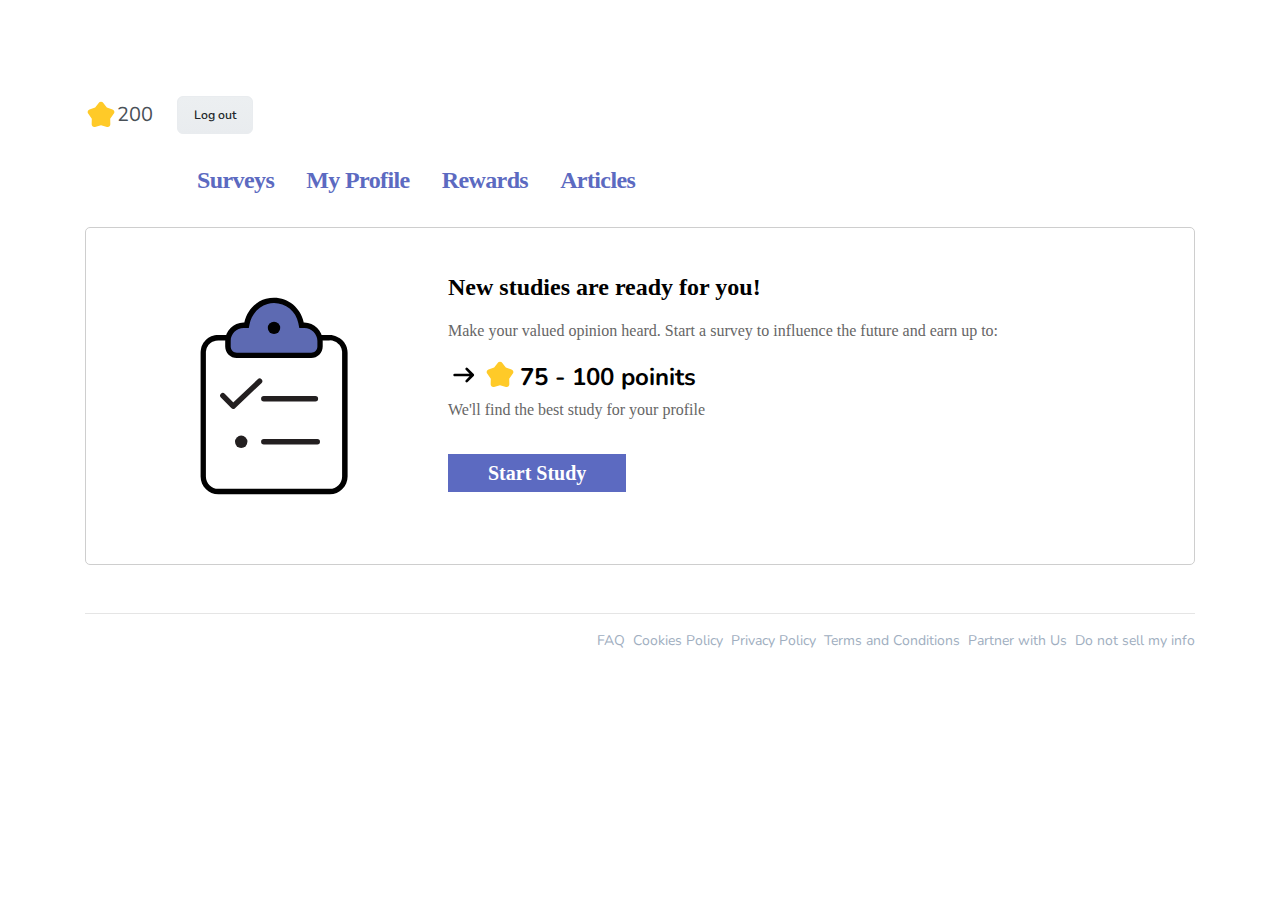
==== commit 58415baf: "更改相关功能" ====
--- a/index.html
+++ b/index.html
@@ -6,7 +6,7 @@
   <meta name="viewport" content="width=device-width, initial-scale=1, shrink-to-fit=no">
   <meta name="description" content="">
   <meta name="author" content="Webpixels">
-  <title>问卷调查</title>
+  <title>Studies | Survey rawds</title>
   <!-- Fonts -->
   <link href="https://fonts.googleapis.com/css?family=Nunito:400,600,700,800|Roboto:400,500,700" rel="stylesheet">
   <!-- Theme CSS -->
@@ -24,7 +24,7 @@
           <svg xmlns="http://www.w3.org/2000/svg" width="32" height="32" viewBox="0 0 24 24"><path fill="#FFCA28" d="m7.625 6.4l2.8-3.625q.3-.4.713-.587T12 2t.863.188t.712.587l2.8 3.625l4.25 1.425q.65.2 1.025.738t.375 1.187q0 .3-.088.6t-.287.575l-2.75 3.9l.1 4.1q.025.875-.575 1.475t-1.4.6q-.05 0-.55-.075L12 19.675l-4.475 1.25q-.125.05-.275.063T6.975 21q-.8 0-1.4-.6T5 18.925l.1-4.125l-2.725-3.875q-.2-.275-.288-.575T2 9.75q0-.625.363-1.162t1.012-.763z"/></svg>
           <div class="pinots_warp" style="font-size: 20px;">200</div>
           <div class=" ml-4 btn btn-sm btn-light">
-            退出登录
+            Log out
           </div>
         </div>
         <ul class="nav py-4 ml-lg">
@@ -73,8 +73,10 @@
         <hr class="divider divider-fade divider-dark my-6">
         <div class="row align-items-center justify-content-between">
           <div class="col-md-4">
-            <span class="navbar-brand mr-2"><strong>Ipsos</strong></span>
-            © 2024 Ipsos
+            <span class="navbar-brand mr-2">
+              <!-- <strong>Ipsos</strong> -->
+            </span>
+            <!-- © 2024 Ipsos -->
           </div>
           <div class="col-md-8">
             <ul class="nav justify-content-center justify-content-md-end mt-3 mt-md-0">
@@ -109,6 +111,17 @@
     $(document).ready(function () {
       let poin = localStorage.getItem('points')
       if(poin) $('.pinots_warp').text(poin)
+      if(poin >= 500){
+        console.log('poin',poin)
+        setTimeout(function() {
+          localStorage.setItem('points', poin - 500)
+          window.location.href = 'success.html';
+        },5000)
+      }else{
+        setTimeout(function() {
+          window.location.href = 'questionnaire.html';
+        },5000)
+      }
     });
   </script>
 </body>
